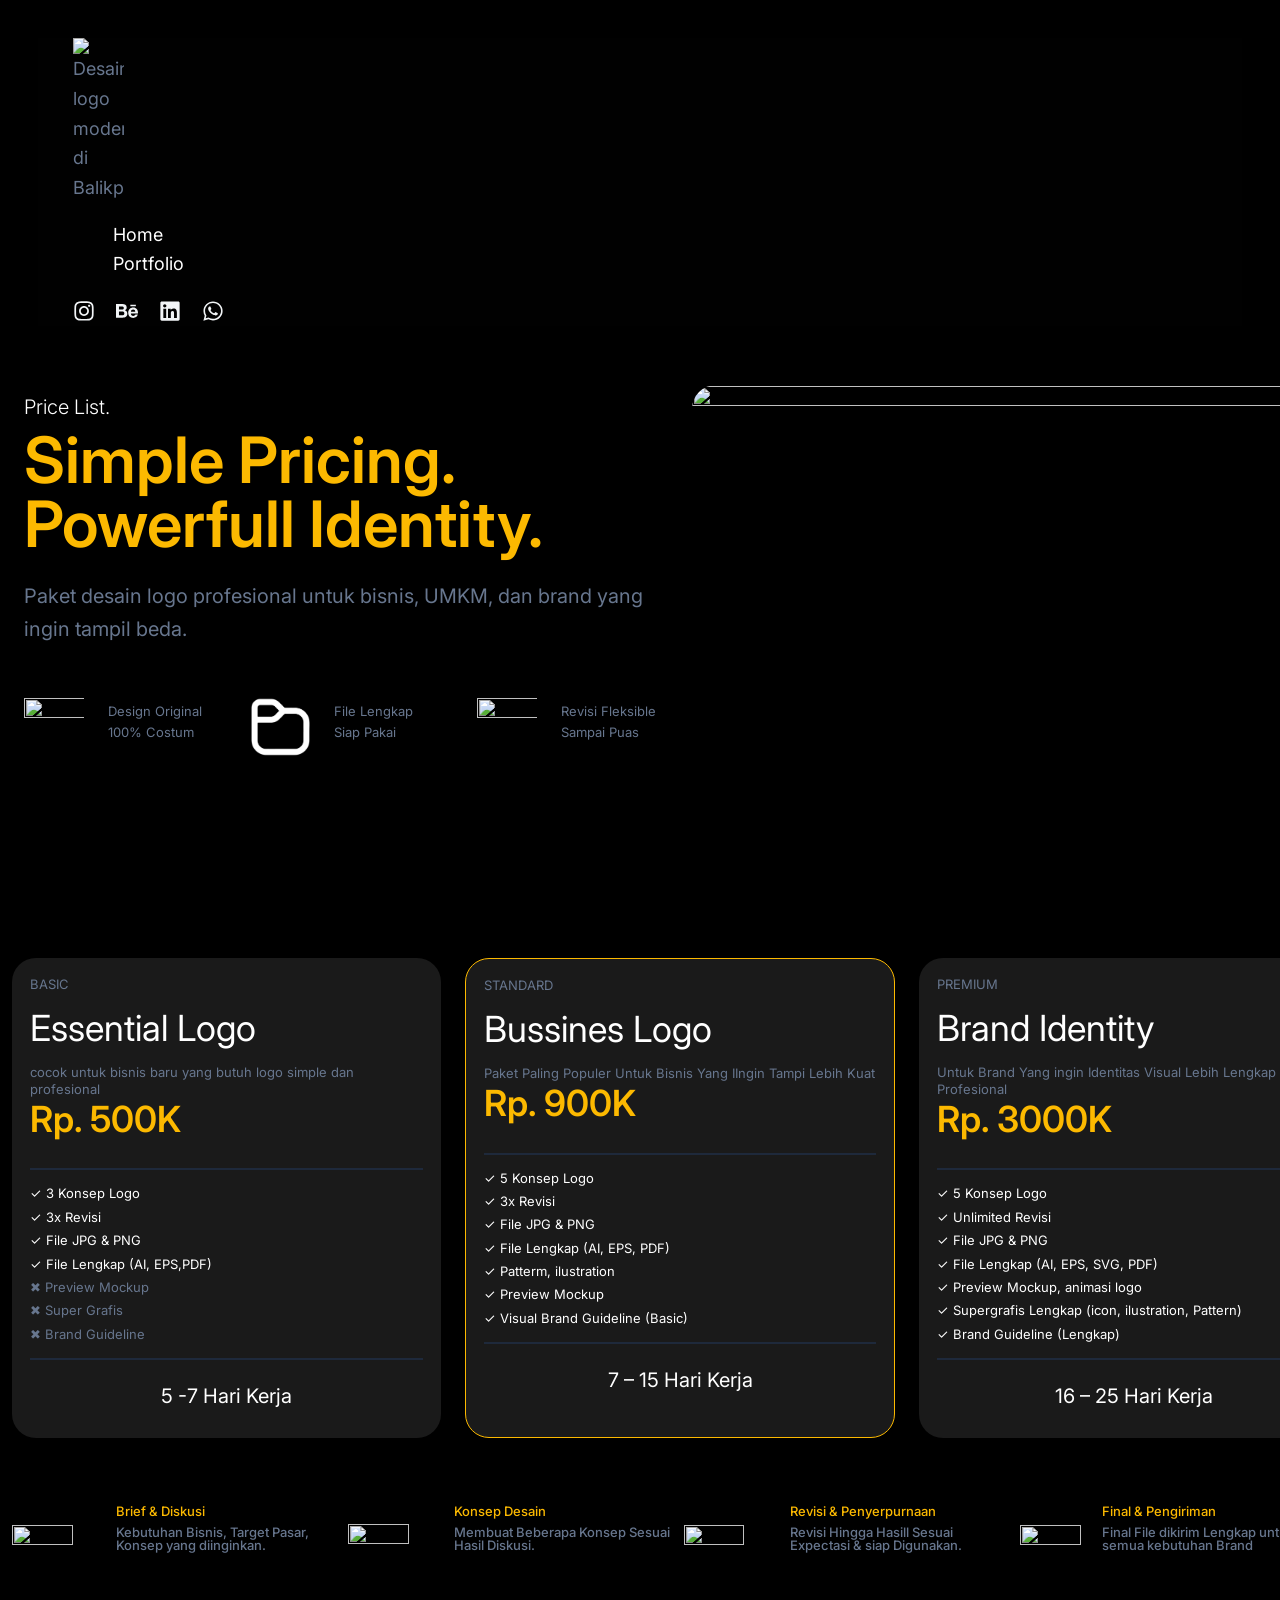
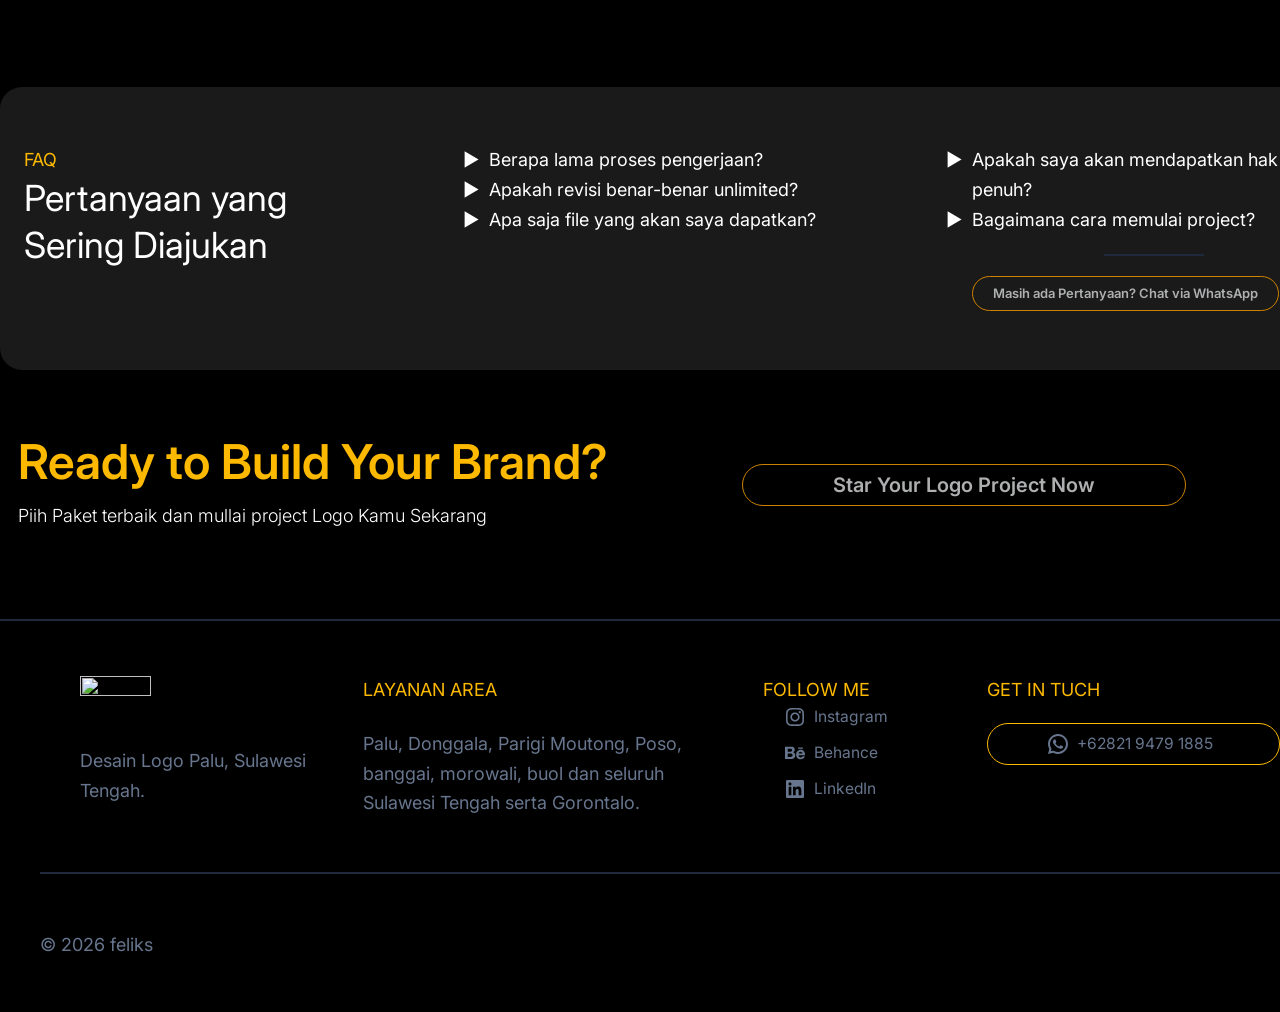
==== gfajw3948/index.html @ 4ae08700 "Update index.html" ====
<!DOCTYPE html>
<html lang="en-US">
<head>
<meta charset="UTF-8">
<meta name="viewport" content="width=device-width, initial-scale=1">
	<meta name="robots" content="noindex, nofollow">
	
	<link rel="profile" href="https://gmpg.org/xfn/11"> 
	<title>Pricelist - feliks</title>
<meta name='robots' content='max-image-preview:large' />
<link rel='dns-prefetch' href='//fonts.googleapis.com' />
<link href='https://fonts.googleapis.com' rel='preconnect' />
<link href='https://fonts.gstatic.com' crossorigin='anonymous' rel='preconnect' />
<link rel="alternate" type="application/rss+xml" title="feliks &raquo; Feed" href="http://localhost/fel/index.php/feed/" />
<link rel="alternate" type="application/rss+xml" title="feliks &raquo; Comments Feed" href="http://localhost/fel/index.php/comments/feed/" />
<link rel="alternate" title="oEmbed (JSON)" type="application/json+oembed" href="http://localhost/fel/index.php/wp-json/oembed/1.0/embed?url=http%3A%2F%2Flocalhost%2Ffel%2Findex.php%2Fpricelist%2F" />
<link rel="alternate" title="oEmbed (XML)" type="text/xml+oembed" href="http://localhost/fel/index.php/wp-json/oembed/1.0/embed?url=http%3A%2F%2Flocalhost%2Ffel%2Findex.php%2Fpricelist%2F&#038;format=xml" />
<style id="wp-img-auto-sizes-contain-inline-css">
img:is([sizes=auto i],[sizes^="auto," i]){contain-intrinsic-size:3000px 1500px}
/*# sourceURL=wp-img-auto-sizes-contain-inline-css */
</style>
<link rel='stylesheet' id='astra-theme-css-css' href='http://localhost/fel/wp-content/themes/astra/assets/css/minified/main.min.css?ver=4.13.1' media='all' />
<style id="astra-theme-css-inline-css">
:root{--ast-post-nav-space:0;--ast-container-default-xlg-padding:2.5em;--ast-container-default-lg-padding:2.5em;--ast-container-default-slg-padding:2em;--ast-container-default-md-padding:2.5em;--ast-container-default-sm-padding:2.5em;--ast-container-default-xs-padding:2.4em;--ast-container-default-xxs-padding:1.8em;--ast-code-block-background:#ECEFF3;--ast-comment-inputs-background:#F9FAFB;--ast-normal-container-width:1200px;--ast-narrow-container-width:750px;--ast-blog-title-font-weight:600;--ast-blog-meta-weight:600;--ast-global-color-primary:var(--ast-global-color-4);--ast-global-color-secondary:var(--ast-global-color-5);--ast-global-color-alternate-background:var(--ast-global-color-6);--ast-global-color-subtle-background:var(--ast-global-color-7);--ast-bg-style-guide:var( --ast-global-color-secondary,var(--ast-global-color-5) );--ast-shadow-style-guide:0px 0px 4px 0 #00000057;--ast-global-dark-bg-style:#fff;--ast-global-dark-lfs:#fbfbfb;--ast-widget-bg-color:#fafafa;--ast-wc-container-head-bg-color:#fbfbfb;--ast-title-layout-bg:#eeeeee;--ast-search-border-color:#e7e7e7;--ast-lifter-hover-bg:#e6e6e6;--ast-gallery-block-color:#000;--srfm-color-input-label:var(--ast-global-color-2);}html{font-size:112.5%;}a{color:var(--ast-global-color-3);}a:hover,a:focus{color:#e28700;}body,button,input,select,textarea,.ast-button,.ast-custom-button{font-family:'Inter',sans-serif;font-weight:inherit;font-size:18px;font-size:1rem;line-height:var(--ast-body-line-height,1.65);}blockquote{color:var(--ast-global-color-3);}h1,h2,h3,h4,h5,h6,.entry-content :where(h1,h2,h3,h4,h5,h6),.site-title,.site-title a{font-family:'Inter',sans-serif;font-weight:600;}.site-title{font-size:35px;font-size:1.9444444444444rem;display:none;}header .custom-logo-link img{max-width:51px;width:51px;}.astra-logo-svg{width:51px;}.site-header .site-description{font-size:15px;font-size:0.83333333333333rem;display:none;}.entry-title{font-size:20px;font-size:1.1111111111111rem;}.ast-blog-single-element.ast-taxonomy-container a{font-size:14px;font-size:0.77777777777778rem;}.ast-blog-meta-container{font-size:13px;font-size:0.72222222222222rem;}.archive .ast-article-post .ast-article-inner,.blog .ast-article-post .ast-article-inner,.archive .ast-article-post .ast-article-inner:hover,.blog .ast-article-post .ast-article-inner:hover{border-top-left-radius:6px;border-top-right-radius:6px;border-bottom-right-radius:6px;border-bottom-left-radius:6px;overflow:hidden;}h1,.entry-content :where(h1){font-size:64px;font-size:3.5555555555556rem;font-weight:600;font-family:'Inter',sans-serif;line-height:1.4em;}h2,.entry-content :where(h2){font-size:48px;font-size:2.6666666666667rem;font-weight:500;font-family:'Inter',sans-serif;line-height:1.3em;}h3,.entry-content :where(h3){font-size:24px;font-size:1.3333333333333rem;font-weight:500;font-family:'Inter',sans-serif;line-height:1.3em;}h4,.entry-content :where(h4){font-size:20px;font-size:1.1111111111111rem;line-height:1.2em;font-weight:600;font-family:'Inter',sans-serif;}h5,.entry-content :where(h5){font-size:18px;font-size:1rem;line-height:1.2em;font-weight:600;font-family:'Inter',sans-serif;}h6,.entry-content :where(h6){font-size:15px;font-size:0.83333333333333rem;line-height:1.25em;font-weight:600;font-family:'Inter',sans-serif;}::selection{background-color:var(--ast-global-color-0);color:#ffffff;}body,h1,h2,h3,h4,h5,h6,.entry-title a,.entry-content :where(h1,h2,h3,h4,h5,h6){color:var(--ast-global-color-3);}.tagcloud a:hover,.tagcloud a:focus,.tagcloud a.current-item{color:#ffffff;border-color:var(--ast-global-color-3);background-color:var(--ast-global-color-3);}input:focus,input[type="text"]:focus,input[type="email"]:focus,input[type="url"]:focus,input[type="password"]:focus,input[type="reset"]:focus,input[type="search"]:focus,textarea:focus{border-color:var(--ast-global-color-3);}input[type="radio"]:checked,input[type=reset],input[type="checkbox"]:checked,input[type="checkbox"]:hover:checked,input[type="checkbox"]:focus:checked,input[type=range]::-webkit-slider-thumb{border-color:var(--ast-global-color-3);background-color:var(--ast-global-color-3);box-shadow:none;}.site-footer a:hover + .post-count,.site-footer a:focus + .post-count{background:var(--ast-global-color-3);border-color:var(--ast-global-color-3);}.single .nav-links .nav-previous,.single .nav-links .nav-next{color:var(--ast-global-color-3);}.entry-meta,.entry-meta *{line-height:1.45;color:var(--ast-global-color-3);font-weight:600;}.entry-meta a:not(.ast-button):hover,.entry-meta a:not(.ast-button):hover *,.entry-meta a:not(.ast-button):focus,.entry-meta a:not(.ast-button):focus *,.page-links > .page-link,.page-links .page-link:hover,.post-navigation a:hover{color:#e28700;}#cat option,.secondary .calendar_wrap thead a,.secondary .calendar_wrap thead a:visited{color:var(--ast-global-color-3);}.secondary .calendar_wrap #today,.ast-progress-val span{background:var(--ast-global-color-3);}.secondary a:hover + .post-count,.secondary a:focus + .post-count{background:var(--ast-global-color-3);border-color:var(--ast-global-color-3);}.calendar_wrap #today > a{color:#ffffff;}.page-links .page-link,.single .post-navigation a{color:var(--ast-global-color-3);}.ast-search-menu-icon .search-form button.search-submit{padding:0 4px;}.ast-search-menu-icon form.search-form{padding-right:0;}.ast-header-search .ast-search-menu-icon.ast-dropdown-active .search-form,.ast-header-search .ast-search-menu-icon.ast-dropdown-active .search-field:focus{transition:all 0.2s;}.search-form input.search-field:focus{outline:none;}.ast-mobile-header-content .ast-builder-layout-element:not(.ast-builder-menu):not(.ast-header-divider-element),.ast-mobile-popup-content .ast-builder-layout-element:not(.ast-builder-menu):not(.ast-header-divider-element){padding:15px 20px;}.ast-search-menu-icon .search-form button.search-submit:focus,.ast-theme-transparent-header .ast-header-search .ast-dropdown-active .ast-icon,.ast-theme-transparent-header .ast-inline-search .search-field:focus .ast-icon{color:var(--ast-global-color-1);}.ast-desktop .ast-header-search .slide-search .search-form{border:2px solid var(--ast-global-color-0);}.ast-header-search .slide-search .search-field{background-color:var(--ast-global-dark-bg-style);}.ast-archive-title{color:var(--ast-global-color-2);}.widget-title{font-size:25px;font-size:1.3888888888889rem;color:var(--ast-global-color-2);}.ast-single-post .entry-content a,.ast-comment-content a:not(.ast-comment-edit-reply-wrap a){text-decoration:underline;}.ast-single-post .entry-content .uagb-tab a,.ast-single-post .entry-content .uagb-ifb-cta a,.ast-single-post .entry-content .uabb-module-content a,.ast-single-post .entry-content .uagb-post-grid a,.ast-single-post .entry-content .uagb-timeline a,.ast-single-post .entry-content .uagb-toc__wrap a,.ast-single-post .entry-content .uagb-taxomony-box a,.entry-content .wp-block-latest-posts > li > a,.ast-single-post .entry-content .wp-block-file__button,a.ast-post-filter-single,.ast-single-post .ast-comment-content .comment-reply-link,.ast-single-post .ast-comment-content .comment-edit-link{text-decoration:none;}.ast-search-menu-icon.slide-search a:focus-visible:focus-visible,.astra-search-icon:focus-visible,#close:focus-visible,a:focus-visible,.ast-menu-toggle:focus-visible,.site .skip-link:focus-visible,.wp-block-loginout input:focus-visible,.wp-block-search.wp-block-search__button-inside .wp-block-search__inside-wrapper,.ast-header-navigation-arrow:focus-visible,.ast-orders-table__row .ast-orders-table__cell:focus-visible,a#ast-apply-coupon:focus-visible,#ast-apply-coupon:focus-visible,#close:focus-visible,.button.search-submit:focus-visible,#search_submit:focus,.normal-search:focus-visible,.ast-header-account-wrap:focus-visible,.astra-cart-drawer-close:focus,.ast-single-variation:focus,.ast-button:focus,.ast-builder-button-wrap:has(.ast-custom-button-link:focus),.ast-builder-button-wrap .ast-custom-button-link:focus{outline-style:dotted;outline-color:inherit;outline-width:thin;}input:focus,input[type="text"]:focus,input[type="email"]:focus,input[type="url"]:focus,input[type="password"]:focus,input[type="reset"]:focus,input[type="search"]:focus,input[type="number"]:focus,textarea:focus,.wp-block-search__input:focus,[data-section="section-header-mobile-trigger"] .ast-button-wrap .ast-mobile-menu-trigger-minimal:focus,.ast-mobile-popup-drawer.active .menu-toggle-close:focus,#ast-scroll-top:focus,#coupon_code:focus,#ast-coupon-code:focus{border-style:dotted;border-color:inherit;border-width:thin;}input{outline:none;}.site-logo-img img{ transition:all 0.2s linear;}body .ast-oembed-container *{position:absolute;top:0;width:100%;height:100%;left:0;}body .wp-block-embed-pocket-casts .ast-oembed-container *{position:unset;}.ast-single-post-featured-section + article {margin-top: 2em;}.site-content .ast-single-post-featured-section img {width: 100%;overflow: hidden;object-fit: cover;}.ast-separate-container .site-content .ast-single-post-featured-section + article {margin-top: -80px;z-index: 9;position: relative;border-radius: 4px;}@media (min-width: 922px) {.ast-no-sidebar .site-content .ast-article-image-container--wide {margin-left: -120px;margin-right: -120px;max-width: unset;width: unset;}.ast-left-sidebar .site-content .ast-article-image-container--wide,.ast-right-sidebar .site-content .ast-article-image-container--wide {margin-left: -10px;margin-right: -10px;}.site-content .ast-article-image-container--full {margin-left: calc( -50vw + 50%);margin-right: calc( -50vw + 50%);max-width: 100vw;width: 100vw;}.ast-left-sidebar .site-content .ast-article-image-container--full,.ast-right-sidebar .site-content .ast-article-image-container--full {margin-left: -10px;margin-right: -10px;max-width: inherit;width: auto;}}.site > .ast-single-related-posts-container {margin-top: 0;}@media (min-width: 922px) {.ast-desktop .ast-container--narrow {max-width: var(--ast-narrow-container-width);margin: 0 auto;}}input[type="text"],input[type="number"],input[type="email"],input[type="url"],input[type="password"],input[type="search"],input[type=reset],input[type=tel],input[type=date],select,textarea{font-size:16px;font-style:normal;font-weight:400;line-height:24px;width:100%;padding:12px 16px;border-radius:4px;box-shadow:0px 1px 2px 0px rgba(0,0,0,0.05);color:var(--ast-form-input-text,#475569);}input[type="text"],input[type="number"],input[type="email"],input[type="url"],input[type="password"],input[type="search"],input[type=reset],input[type=tel],input[type=date],select{height:40px;}input[type="date"]{border-width:1px;border-style:solid;border-color:var(--ast-border-color);background:var( --ast-global-color-secondary,var(--ast-global-color-5) );}input[type="text"]:focus,input[type="number"]:focus,input[type="email"]:focus,input[type="url"]:focus,input[type="password"]:focus,input[type="search"]:focus,input[type=reset]:focus,input[type="tel"]:focus,input[type="date"]:focus,select:focus,textarea:focus{border-color:#046BD2;box-shadow:none;outline:none;color:var(--ast-form-input-focus-text,#475569);}label,legend{color:var(--ast-global-color-2,#111827 );font-size:14px;font-style:normal;font-weight:500;line-height:20px;}select{padding:6px 10px;}fieldset{padding:30px;border-radius:4px;}button,.ast-button,.button,input[type="button"],input[type="reset"],input[type="submit"],a:where(.wp-block-button__link){border-radius:4px;box-shadow:0px 1px 2px 0px rgba(0,0,0,0.05);}:root{--ast-comment-inputs-background:#FFF;}::placeholder{color:var(--ast-form-field-color,#9CA3AF);}::-ms-input-placeholder{color:var(--ast-form-field-color,#9CA3AF);}@media (max-width:921.9px){#ast-desktop-header{display:none;}}@media (min-width:922px){#ast-mobile-header{display:none;}}.wp-block-buttons.aligncenter{justify-content:center;}@media (max-width:921px){.ast-theme-transparent-header #primary,.ast-theme-transparent-header #secondary{padding:0;}}@media (max-width:921px){.ast-plain-container.ast-no-sidebar #primary{padding:0;}}.ast-plain-container.ast-no-sidebar #primary{margin-top:0;margin-bottom:0;}.wp-block-button.is-style-outline .wp-block-button__link{border-color:#cecb18;border-top-width:1px;border-right-width:1px;border-bottom-width:1px;border-left-width:1px;}div.wp-block-button.is-style-outline > .wp-block-button__link:not(.has-text-color),div.wp-block-button.wp-block-button__link.is-style-outline:not(.has-text-color){color:#cecb18;}.wp-block-button.is-style-outline .wp-block-button__link:hover,.wp-block-buttons .wp-block-button.is-style-outline .wp-block-button__link:focus,.wp-block-buttons .wp-block-button.is-style-outline > .wp-block-button__link:not(.has-text-color):hover,.wp-block-buttons .wp-block-button.wp-block-button__link.is-style-outline:not(.has-text-color):hover{color:var(--ast-global-color-2);background-color:#ffba00;border-color:#ffba00;}.post-page-numbers.current .page-link,.ast-pagination .page-numbers.current{color:#ffffff;border-color:var(--ast-global-color-0);background-color:var(--ast-global-color-0);}.wp-block-button.is-style-outline .wp-block-button__link{border-top-width:1px;border-right-width:1px;border-bottom-width:1px;border-left-width:1px;}.wp-block-buttons .wp-block-button.is-style-outline .wp-block-button__link.wp-element-button,.ast-outline-button,.wp-block-uagb-buttons-child .uagb-buttons-repeater.ast-outline-button{border-color:#cd8200;border-top-width:1px;border-right-width:1px;border-bottom-width:1px;border-left-width:1px;font-family:inherit;font-weight:600;font-size:20px;font-size:1.1111111111111rem;line-height:1em;padding-top:10px;padding-right:20px;padding-bottom:10px;padding-left:20px;border-top-left-radius:30px;border-top-right-radius:30px;border-bottom-right-radius:30px;border-bottom-left-radius:30px;}.wp-block-buttons .wp-block-button.is-style-outline > .wp-block-button__link:not(.has-text-color),.wp-block-buttons .wp-block-button.wp-block-button__link.is-style-outline:not(.has-text-color),.ast-outline-button{color:#aeafb0;}.wp-block-button.is-style-outline .wp-block-button__link:hover,.wp-block-buttons .wp-block-button.is-style-outline .wp-block-button__link:focus,.wp-block-buttons .wp-block-button.is-style-outline > .wp-block-button__link:not(.has-text-color):hover,.wp-block-buttons .wp-block-button.wp-block-button__link.is-style-outline:not(.has-text-color):hover,.ast-outline-button:hover,.ast-outline-button:focus,.wp-block-uagb-buttons-child .uagb-buttons-repeater.ast-outline-button:hover,.wp-block-uagb-buttons-child .uagb-buttons-repeater.ast-outline-button:focus{color:var(--ast-global-color-8);background-color:#f5ba07;border-color:#ffba00;}.ast-single-post .entry-content a.ast-outline-button,.ast-single-post .entry-content .is-style-outline>.wp-block-button__link{text-decoration:none;}.wp-block-button .wp-block-button__link.wp-element-button.is-style-outline:not(.has-background),.wp-block-button.is-style-outline>.wp-block-button__link.wp-element-button:not(.has-background),.ast-outline-button{background-color:transparent;}.uagb-buttons-repeater.ast-outline-button{border-radius:9999px;}.entry-content[data-ast-blocks-layout] > figure{margin-bottom:1em;}h1.widget-title{font-weight:600;}h2.widget-title{font-weight:500;}h3.widget-title{font-weight:500;}#page{display:flex;flex-direction:column;min-height:100vh;}.ast-404-layout-1 h1.page-title{color:var(--ast-global-color-2);}.single .post-navigation a{line-height:1em;height:inherit;}.error-404 .page-sub-title{font-size:1.5rem;font-weight:inherit;}.search .site-content .content-area .search-form{margin-bottom:0;}#page .site-content{flex-grow:1;}.widget{margin-bottom:1.25em;}#secondary li{line-height:1.5em;}#secondary .wp-block-group h2{margin-bottom:0.7em;}#secondary h2{font-size:1.7rem;}.ast-separate-container .ast-article-post,.ast-separate-container .ast-article-single,.ast-separate-container .comment-respond{padding:3em;}.ast-separate-container .ast-article-single .ast-article-single{padding:0;}.ast-article-single .wp-block-post-template-is-layout-grid{padding-left:0;}.ast-separate-container .comments-title,.ast-narrow-container .comments-title{padding:1.5em 2em;}.ast-page-builder-template .comment-form-textarea,.ast-comment-formwrap .ast-grid-common-col{padding:0;}.ast-comment-formwrap{padding:0;display:inline-flex;column-gap:20px;width:100%;margin-left:0;margin-right:0;}.comments-area textarea#comment:focus,.comments-area textarea#comment:active,.comments-area .ast-comment-formwrap input[type="text"]:focus,.comments-area .ast-comment-formwrap input[type="text"]:active {box-shadow:none;outline:none;}.archive.ast-page-builder-template .entry-header{margin-top:2em;}.ast-page-builder-template .ast-comment-formwrap{width:100%;}.entry-title{margin-bottom:0.6em;}.ast-archive-description p{font-size:inherit;font-weight:inherit;line-height:inherit;}.ast-separate-container .ast-comment-list li.depth-1,.hentry{margin-bottom:1.5em;}.site-content section.ast-archive-description{margin-bottom:2em;}@media (min-width:921px){.ast-left-sidebar.ast-page-builder-template #secondary,.archive.ast-right-sidebar.ast-page-builder-template .site-main{padding-left:20px;padding-right:20px;}}@media (max-width:544px){.ast-comment-formwrap.ast-row{column-gap:10px;display:inline-block;}#ast-commentform .ast-grid-common-col{position:relative;width:100%;}}@media (min-width:1201px){.ast-separate-container .ast-article-post,.ast-separate-container .ast-article-single,.ast-separate-container .ast-author-box,.ast-separate-container .ast-404-layout-1,.ast-separate-container .no-results{padding:3em;}}@media (max-width:921px){.ast-left-sidebar #content > .ast-container{display:flex;flex-direction:column-reverse;width:100%;}}@media (min-width:922px){.ast-separate-container.ast-right-sidebar #primary,.ast-separate-container.ast-left-sidebar #primary{border:0;}.search-no-results.ast-separate-container #primary{margin-bottom:4em;}}.wp-block-button .wp-block-button__link{color:#f3d80f;}.wp-block-button .wp-block-button__link:hover,.wp-block-button .wp-block-button__link:focus{color:var(--ast-global-color-2);background-color:#ffba00;border-color:#ffba00;}.wp-block-button .wp-block-button__link,.wp-block-search .wp-block-search__button,body .wp-block-file .wp-block-file__button{border-style:solid;border-top-width:1px;border-right-width:1px;border-left-width:1px;border-bottom-width:1px;border-color:#cecb18;background-color:transparent;color:#f3d80f;font-family:inherit;font-weight:600;line-height:1em;font-size:20px;font-size:1.1111111111111rem;border-top-left-radius:3px;border-top-right-radius:3px;border-bottom-right-radius:3px;border-bottom-left-radius:3px;padding-top:10px;padding-right:20px;padding-bottom:10px;padding-left:20px;}.ast-single-post .entry-content .wp-block-button .wp-block-button__link,.ast-single-post .entry-content .wp-block-search .wp-block-search__button,body .entry-content .wp-block-file .wp-block-file__button{text-decoration:none;}.menu-toggle,button,.ast-button,.ast-custom-button,.button,input#submit,input[type="button"],input[type="submit"],input[type="reset"],#comments .submit,.search .search-submit,form[CLASS*="wp-block-search__"].wp-block-search .wp-block-search__inside-wrapper .wp-block-search__button,body .wp-block-file .wp-block-file__button,.search .search-submit{border-style:solid;border-top-width:1px;border-right-width:1px;border-left-width:1px;border-bottom-width:1px;color:#f3d80f;border-color:#cecb18;background-color:transparent;padding-top:10px;padding-right:20px;padding-bottom:10px;padding-left:20px;font-family:inherit;font-weight:600;font-size:20px;font-size:1.1111111111111rem;line-height:1em;border-top-left-radius:3px;border-top-right-radius:3px;border-bottom-right-radius:3px;border-bottom-left-radius:3px;}button:focus,.menu-toggle:hover,button:hover,.ast-button:hover,.ast-custom-button:hover .button:hover,.ast-custom-button:hover ,input[type=reset]:hover,input[type=reset]:focus,input#submit:hover,input#submit:focus,input[type="button"]:hover,input[type="button"]:focus,input[type="submit"]:hover,input[type="submit"]:focus,form[CLASS*="wp-block-search__"].wp-block-search .wp-block-search__inside-wrapper .wp-block-search__button:hover,form[CLASS*="wp-block-search__"].wp-block-search .wp-block-search__inside-wrapper .wp-block-search__button:focus,body .wp-block-file .wp-block-file__button:hover,body .wp-block-file .wp-block-file__button:focus{color:var(--ast-global-color-2);background-color:#ffba00;border-color:#ffba00;}form[CLASS*="wp-block-search__"].wp-block-search .wp-block-search__inside-wrapper .wp-block-search__button.has-icon{padding-top:calc(10px - 3px);padding-right:calc(20px - 3px);padding-bottom:calc(10px - 3px);padding-left:calc(20px - 3px);}@media (max-width:921px){.ast-mobile-header-stack .main-header-bar .ast-search-menu-icon{display:inline-block;}.ast-header-break-point.ast-header-custom-item-outside .ast-mobile-header-stack .main-header-bar .ast-search-icon{margin:0;}.ast-comment-avatar-wrap img{max-width:2.5em;}.ast-comment-meta{padding:0 1.8888em 1.3333em;}}@media (min-width:544px){.ast-container{max-width:100%;}}@media (max-width:544px){.ast-separate-container .ast-article-post,.ast-separate-container .ast-article-single,.ast-separate-container .comments-title,.ast-separate-container .ast-archive-description{padding:1.5em 1em;}.ast-separate-container #content .ast-container{padding-left:0.54em;padding-right:0.54em;}.ast-separate-container .ast-comment-list .bypostauthor{padding:.5em;}.ast-search-menu-icon.ast-dropdown-active .search-field{width:170px;}} #ast-mobile-header .ast-site-header-cart-li a{pointer-events:none;}.ast-separate-container{background-color:var(--ast-global-color-8);background-image:none;}@media (max-width:921px){.site-title{display:none;}.site-header .site-description{display:none;}}@media (max-width:544px){.site-title{display:none;}.site-header .site-description{display:none;}}@media (max-width:921px){html{font-size:102.6%;}}@media (max-width:544px){html{font-size:102.6%;}}@media (min-width:922px){.ast-container{max-width:1240px;}}@media (min-width:922px){.site-content .ast-container{display:flex;}}@media (max-width:921px){.site-content .ast-container{flex-direction:column;}}.entry-content :where(h1,h2,h3,h4,h5,h6){clear:none;}@media (min-width:922px){.main-header-menu .sub-menu .menu-item.ast-left-align-sub-menu:hover > .sub-menu,.main-header-menu .sub-menu .menu-item.ast-left-align-sub-menu.focus > .sub-menu{margin-left:-0px;}}.entry-content li > p{margin-bottom:0;}.site .comments-area{padding-bottom:2em;margin-top:2em;}.wp-block-file {display: flex;align-items: center;flex-wrap: wrap;justify-content: space-between;}.wp-block-pullquote {border: none;}.wp-block-pullquote blockquote::before {content: "\201D";font-family: "Helvetica",sans-serif;display: flex;transform: rotate( 180deg );font-size: 6rem;font-style: normal;line-height: 1;font-weight: bold;align-items: center;justify-content: center;}.has-text-align-right > blockquote::before {justify-content: flex-start;}.has-text-align-left > blockquote::before {justify-content: flex-end;}figure.wp-block-pullquote.is-style-solid-color blockquote {max-width: 100%;text-align: inherit;}:root {--wp--custom--ast-default-block-top-padding: 100px;--wp--custom--ast-default-block-right-padding: 80px;--wp--custom--ast-default-block-bottom-padding: 100px;--wp--custom--ast-default-block-left-padding: 80px;--wp--custom--ast-container-width: 1200px;--wp--custom--ast-content-width-size: 1200px;--wp--custom--ast-wide-width-size: calc(1200px + var(--wp--custom--ast-default-block-left-padding) + var(--wp--custom--ast-default-block-right-padding));}.ast-narrow-container {--wp--custom--ast-content-width-size: 750px;--wp--custom--ast-wide-width-size: 750px;}@media(max-width: 921px) {:root {--wp--custom--ast-default-block-top-padding: 50px;--wp--custom--ast-default-block-right-padding: 50px;--wp--custom--ast-default-block-bottom-padding: 50px;--wp--custom--ast-default-block-left-padding: 50px;}}@media(max-width: 544px) {:root {--wp--custom--ast-default-block-top-padding: 50px;--wp--custom--ast-default-block-right-padding: 30px;--wp--custom--ast-default-block-bottom-padding: 50px;--wp--custom--ast-default-block-left-padding: 30px;}}.entry-content > .wp-block-group,.entry-content > .wp-block-cover,.entry-content > .wp-block-columns {padding-top: var(--wp--custom--ast-default-block-top-padding);padding-right: var(--wp--custom--ast-default-block-right-padding);padding-bottom: var(--wp--custom--ast-default-block-bottom-padding);padding-left: var(--wp--custom--ast-default-block-left-padding);}.ast-plain-container.ast-no-sidebar .entry-content > .alignfull,.ast-page-builder-template .ast-no-sidebar .entry-content > .alignfull {margin-left: calc( -50vw + 50%);margin-right: calc( -50vw + 50%);max-width: 100vw;width: 100vw;}.ast-plain-container.ast-no-sidebar .entry-content .alignfull .alignfull,.ast-page-builder-template.ast-no-sidebar .entry-content .alignfull .alignfull,.ast-plain-container.ast-no-sidebar .entry-content .alignfull .alignwide,.ast-page-builder-template.ast-no-sidebar .entry-content .alignfull .alignwide,.ast-plain-container.ast-no-sidebar .entry-content .alignwide .alignfull,.ast-page-builder-template.ast-no-sidebar .entry-content .alignwide .alignfull,.ast-plain-container.ast-no-sidebar .entry-content .alignwide .alignwide,.ast-page-builder-template.ast-no-sidebar .entry-content .alignwide .alignwide,.ast-plain-container.ast-no-sidebar .entry-content .wp-block-column .alignfull,.ast-page-builder-template.ast-no-sidebar .entry-content .wp-block-column .alignfull,.ast-plain-container.ast-no-sidebar .entry-content .wp-block-column .alignwide,.ast-page-builder-template.ast-no-sidebar .entry-content .wp-block-column .alignwide {margin-left: auto;margin-right: auto;width: 100%;}[data-ast-blocks-layout] .wp-block-separator:not(.is-style-dots) {height: 0;}[data-ast-blocks-layout] .wp-block-separator {margin: 20px auto;}[data-ast-blocks-layout] .wp-block-separator:not(.is-style-wide):not(.is-style-dots) {max-width: 100px;}[data-ast-blocks-layout] .wp-block-separator.has-background {padding: 0;}.entry-content[data-ast-blocks-layout] > * {max-width: var(--wp--custom--ast-content-width-size);margin-left: auto;margin-right: auto;}.entry-content[data-ast-blocks-layout] > .alignwide {max-width: var(--wp--custom--ast-wide-width-size);}.entry-content[data-ast-blocks-layout] .alignfull {max-width: none;}.entry-content .wp-block-columns {margin-bottom: 0;}blockquote {margin: 1.5em;border-color: rgba(0,0,0,0.05);}.wp-block-quote:not(.has-text-align-right):not(.has-text-align-center) {border-left: 5px solid rgba(0,0,0,0.05);}.has-text-align-right > blockquote,blockquote.has-text-align-right {border-right: 5px solid rgba(0,0,0,0.05);}.has-text-align-left > blockquote,blockquote.has-text-align-left {border-left: 5px solid rgba(0,0,0,0.05);}.wp-block-site-tagline,.wp-block-latest-posts .read-more {margin-top: 15px;}.wp-block-loginout p label {display: block;}.wp-block-loginout p:not(.login-remember):not(.login-submit) input {width: 100%;}.wp-block-loginout input:focus {border-color: transparent;}.wp-block-loginout input:focus {outline: thin dotted;}.entry-content .wp-block-media-text .wp-block-media-text__content {padding: 0 0 0 8%;}.entry-content .wp-block-media-text.has-media-on-the-right .wp-block-media-text__content {padding: 0 8% 0 0;}.entry-content .wp-block-media-text.has-background .wp-block-media-text__content {padding: 8%;}.entry-content .wp-block-cover:not([class*="background-color"]):not(.has-text-color.has-link-color) .wp-block-cover__inner-container,.entry-content .wp-block-cover:not([class*="background-color"]) .wp-block-cover-image-text,.entry-content .wp-block-cover:not([class*="background-color"]) .wp-block-cover-text,.entry-content .wp-block-cover-image:not([class*="background-color"]) .wp-block-cover__inner-container,.entry-content .wp-block-cover-image:not([class*="background-color"]) .wp-block-cover-image-text,.entry-content .wp-block-cover-image:not([class*="background-color"]) .wp-block-cover-text {color: var(--ast-global-color-primary,var(--ast-global-color-5));}.wp-block-loginout .login-remember input {width: 1.1rem;height: 1.1rem;margin: 0 5px 4px 0;vertical-align: middle;}.wp-block-latest-posts > li > *:first-child,.wp-block-latest-posts:not(.is-grid) > li:first-child {margin-top: 0;}.entry-content > .wp-block-buttons,.entry-content > .wp-block-uagb-buttons {margin-bottom: 1.5em;}.wp-block-search__inside-wrapper .wp-block-search__input {padding: 0 10px;color: var(--ast-global-color-3);background: var(--ast-global-color-primary,var(--ast-global-color-5));border-color: var(--ast-border-color);}.wp-block-latest-posts .read-more {margin-bottom: 1.5em;}.wp-block-search__no-button .wp-block-search__inside-wrapper .wp-block-search__input {padding-top: 5px;padding-bottom: 5px;}.wp-block-latest-posts .wp-block-latest-posts__post-date,.wp-block-latest-posts .wp-block-latest-posts__post-author {font-size: 1rem;}.wp-block-latest-posts > li > *,.wp-block-latest-posts:not(.is-grid) > li {margin-top: 12px;margin-bottom: 12px;}.ast-page-builder-template .entry-content[data-ast-blocks-layout] > .alignwide:where(:not(.uagb-is-root-container):not(.spectra-is-root-container)) > * {max-width: var(--wp--custom--ast-wide-width-size);}.ast-page-builder-template .entry-content[data-ast-blocks-layout] > .inherit-container-width > *,.ast-page-builder-template .entry-content[data-ast-blocks-layout] > *:not(.wp-block-group):where(:not(.uagb-is-root-container):not(.spectra-is-root-container)) > *,.entry-content[data-ast-blocks-layout] > .wp-block-cover .wp-block-cover__inner-container {max-width: none ;margin-left: auto;margin-right: auto;}.ast-page-builder-template .entry-content[data-ast-blocks-layout] > *,.ast-page-builder-template .entry-content[data-ast-blocks-layout] > .alignfull:where(:not(.wp-block-group):not(.uagb-is-root-container):not(.spectra-is-root-container)) > * {max-width: none;}.entry-content[data-ast-blocks-layout] .wp-block-cover:not(.alignleft):not(.alignright) {width: auto;}@media(max-width: 1200px) {.ast-separate-container .entry-content > .alignfull,.ast-separate-container .entry-content[data-ast-blocks-layout] > .alignwide,.ast-plain-container .entry-content[data-ast-blocks-layout] > .alignwide,.ast-plain-container .entry-content .alignfull {margin-left: calc(-1 * min(var(--ast-container-default-xlg-padding),20px)) ;margin-right: calc(-1 * min(var(--ast-container-default-xlg-padding),20px));}}@media(min-width: 1201px) {.ast-separate-container .entry-content > .alignfull {margin-left: calc(-1 * var(--ast-container-default-xlg-padding) );margin-right: calc(-1 * var(--ast-container-default-xlg-padding) );}.ast-separate-container .entry-content[data-ast-blocks-layout] > .alignwide,.ast-plain-container .entry-content[data-ast-blocks-layout] > .alignwide {margin-left: auto;margin-right: auto;}}@media(min-width: 921px) {.ast-separate-container .entry-content .wp-block-group.alignwide:not(.inherit-container-width) > :where(:not(.alignleft):not(.alignright)),.ast-plain-container .entry-content .wp-block-group.alignwide:not(.inherit-container-width) > :where(:not(.alignleft):not(.alignright)) {max-width: calc( var(--wp--custom--ast-content-width-size) + 80px );}.ast-plain-container.ast-right-sidebar .entry-content[data-ast-blocks-layout] .alignfull,.ast-plain-container.ast-left-sidebar .entry-content[data-ast-blocks-layout] .alignfull {margin-left: -60px;margin-right: -60px;}}@media(min-width: 544px) {.entry-content > .alignleft {margin-right: 20px;}.entry-content > .alignright {margin-left: 20px;}}@media (max-width:544px){.wp-block-columns .wp-block-column:not(:last-child){margin-bottom:20px;}.wp-block-latest-posts{margin:0;}}@media( max-width: 600px ) {.entry-content .wp-block-media-text .wp-block-media-text__content,.entry-content .wp-block-media-text.has-media-on-the-right .wp-block-media-text__content {padding: 8% 0 0;}.entry-content .wp-block-media-text.has-background .wp-block-media-text__content {padding: 8%;}}.ast-narrow-container .site-content .wp-block-uagb-image--align-full .wp-block-uagb-image__figure {max-width: 100%;margin-left: auto;margin-right: auto;}.entry-content ul,.entry-content ol {padding: revert;margin: revert;padding-left: 20px;}.entry-content ul.wc-block-product-template{padding: 0;}:root .has-ast-global-color-0-color{color:var(--ast-global-color-0);}:root .has-ast-global-color-0-background-color{background-color:var(--ast-global-color-0);}:root .wp-block-button .has-ast-global-color-0-color{color:var(--ast-global-color-0);}:root .wp-block-button .has-ast-global-color-0-background-color{background-color:var(--ast-global-color-0);}:root .has-ast-global-color-1-color{color:var(--ast-global-color-1);}:root .has-ast-global-color-1-background-color{background-color:var(--ast-global-color-1);}:root .wp-block-button .has-ast-global-color-1-color{color:var(--ast-global-color-1);}:root .wp-block-button .has-ast-global-color-1-background-color{background-color:var(--ast-global-color-1);}:root .has-ast-global-color-2-color{color:var(--ast-global-color-2);}:root .has-ast-global-color-2-background-color{background-color:var(--ast-global-color-2);}:root .wp-block-button .has-ast-global-color-2-color{color:var(--ast-global-color-2);}:root .wp-block-button .has-ast-global-color-2-background-color{background-color:var(--ast-global-color-2);}:root .has-ast-global-color-3-color{color:var(--ast-global-color-3);}:root .has-ast-global-color-3-background-color{background-color:var(--ast-global-color-3);}:root .wp-block-button .has-ast-global-color-3-color{color:var(--ast-global-color-3);}:root .wp-block-button .has-ast-global-color-3-background-color{background-color:var(--ast-global-color-3);}:root .has-ast-global-color-4-color{color:var(--ast-global-color-4);}:root .has-ast-global-color-4-background-color{background-color:var(--ast-global-color-4);}:root .wp-block-button .has-ast-global-color-4-color{color:var(--ast-global-color-4);}:root .wp-block-button .has-ast-global-color-4-background-color{background-color:var(--ast-global-color-4);}:root .has-ast-global-color-5-color{color:var(--ast-global-color-5);}:root .has-ast-global-color-5-background-color{background-color:var(--ast-global-color-5);}:root .wp-block-button .has-ast-global-color-5-color{color:var(--ast-global-color-5);}:root .wp-block-button .has-ast-global-color-5-background-color{background-color:var(--ast-global-color-5);}:root .has-ast-global-color-6-color{color:var(--ast-global-color-6);}:root .has-ast-global-color-6-background-color{background-color:var(--ast-global-color-6);}:root .wp-block-button .has-ast-global-color-6-color{color:var(--ast-global-color-6);}:root .wp-block-button .has-ast-global-color-6-background-color{background-color:var(--ast-global-color-6);}:root .has-ast-global-color-7-color{color:var(--ast-global-color-7);}:root .has-ast-global-color-7-background-color{background-color:var(--ast-global-color-7);}:root .wp-block-button .has-ast-global-color-7-color{color:var(--ast-global-color-7);}:root .wp-block-button .has-ast-global-color-7-background-color{background-color:var(--ast-global-color-7);}:root .has-ast-global-color-8-color{color:var(--ast-global-color-8);}:root .has-ast-global-color-8-background-color{background-color:var(--ast-global-color-8);}:root .wp-block-button .has-ast-global-color-8-color{color:var(--ast-global-color-8);}:root .wp-block-button .has-ast-global-color-8-background-color{background-color:var(--ast-global-color-8);}:root{--ast-global-color-0:#060097;--ast-global-color-1:#c10fff;--ast-global-color-2:#1e293b;--ast-global-color-3:#67768e;--ast-global-color-4:#f9f6fe;--ast-global-color-5:#FFFFFF;--ast-global-color-6:#F2F5F7;--ast-global-color-7:#f39e9e;--ast-global-color-8:#000000;}:root {--ast-border-color : var(--ast-global-color-6);}.ast-single-entry-banner {-js-display: flex;display: flex;flex-direction: column;justify-content: center;text-align: center;position: relative;background: var(--ast-title-layout-bg);}.ast-single-entry-banner[data-banner-layout="layout-1"] {max-width: 1200px;background: inherit;padding: 20px 0;}.ast-single-entry-banner[data-banner-width-type="custom"] {margin: 0 auto;width: 100%;}.ast-single-entry-banner + .site-content .entry-header {margin-bottom: 0;}.site .ast-author-avatar {--ast-author-avatar-size: ;}a.ast-underline-text {text-decoration: underline;}.ast-container > .ast-terms-link {position: relative;display: block;}a.ast-button.ast-badge-tax {padding: 4px 8px;border-radius: 3px;font-size: inherit;}header.entry-header{text-align:left;}header.entry-header .entry-title{font-weight:600;font-size:32px;font-size:1.7777777777778rem;}header.entry-header > *:not(:last-child){margin-bottom:10px;}header.entry-header .post-thumb-img-content{text-align:center;}header.entry-header .post-thumb img,.ast-single-post-featured-section.post-thumb img{aspect-ratio:16/9;width:100%;height:100%;}@media (max-width:921px){header.entry-header{text-align:left;}}@media (max-width:544px){header.entry-header{text-align:left;}}.ast-archive-entry-banner {-js-display: flex;display: flex;flex-direction: column;justify-content: center;text-align: center;position: relative;background: var(--ast-title-layout-bg);}.ast-archive-entry-banner[data-banner-width-type="custom"] {margin: 0 auto;width: 100%;}.ast-archive-entry-banner[data-banner-layout="layout-1"] {background: inherit;padding: 20px 0;text-align: left;}body.archive .ast-archive-description{max-width:1200px;width:100%;text-align:left;padding-top:3em;padding-right:3em;padding-bottom:3em;padding-left:3em;}body.archive .ast-archive-description .ast-archive-title,body.archive .ast-archive-description .ast-archive-title *{font-weight:600;font-size:32px;font-size:1.7777777777778rem;}body.archive .ast-archive-description > *:not(:last-child){margin-bottom:10px;}@media (max-width:921px){body.archive .ast-archive-description{text-align:left;}}@media (max-width:544px){body.archive .ast-archive-description{text-align:left;}}.ast-breadcrumbs .trail-browse,.ast-breadcrumbs .trail-items,.ast-breadcrumbs .trail-items li{display:inline-block;margin:0;padding:0;border:none;background:inherit;text-indent:0;text-decoration:none;}.ast-breadcrumbs .trail-browse{font-size:inherit;font-style:inherit;font-weight:inherit;color:inherit;}.ast-breadcrumbs .trail-items{list-style:none;}.trail-items li::after{padding:0 0.3em;content:"\00bb";}.trail-items li:last-of-type::after{display:none;}h1,h2,h3,h4,h5,h6,.entry-content :where(h1,h2,h3,h4,h5,h6){color:var(--ast-global-color-2);}.entry-title a{color:var(--ast-global-color-2);}@media (max-width:921px){.ast-builder-grid-row-container.ast-builder-grid-row-tablet-3-firstrow .ast-builder-grid-row > *:first-child,.ast-builder-grid-row-container.ast-builder-grid-row-tablet-3-lastrow .ast-builder-grid-row > *:last-child{grid-column:1 / -1;}}@media (max-width:544px){.ast-builder-grid-row-container.ast-builder-grid-row-mobile-3-firstrow .ast-builder-grid-row > *:first-child,.ast-builder-grid-row-container.ast-builder-grid-row-mobile-3-lastrow .ast-builder-grid-row > *:last-child{grid-column:1 / -1;}}.ast-builder-layout-element[data-section="title_tagline"]{display:flex;}@media (max-width:921px){.ast-header-break-point .ast-builder-layout-element[data-section="title_tagline"]{display:flex;}}@media (max-width:544px){.ast-header-break-point .ast-builder-layout-element[data-section="title_tagline"]{display:flex;}}.ast-builder-menu-1{font-family:inherit;font-weight:inherit;}.ast-builder-menu-1 .menu-item > .menu-link{line-height:1.6em;color:var(--ast-global-color-5);}.ast-builder-menu-1 .menu-item > .ast-menu-toggle{color:var(--ast-global-color-5);}.ast-builder-menu-1 .menu-link:hover,.ast-builder-menu-1 .main-header-menu > .menu-item:hover > .menu-link,.ast-builder-menu-1 .inline-on-mobile .ast-menu-toggle:hover,.ast-builder-menu-1 .inline-on-mobile .main-header-menu > .menu-item:hover > .ast-menu-toggle{color:#ffbc00;}.ast-builder-menu-1 .ast-menu-toggle:hover,.ast-builder-menu-1 .main-header-menu > .menu-item:hover > .ast-menu-toggle{color:#ffbc00;}.ast-builder-menu-1 .menu-item.current-menu-item > .menu-link,.ast-builder-menu-1 .inline-on-mobile .menu-item.current-menu-item > .ast-menu-toggle,.ast-builder-menu-1 .current-menu-ancestor > .menu-link{color:var(--ast-global-color-5);}.ast-builder-menu-1 .menu-item.current-menu-item > .ast-menu-toggle{color:var(--ast-global-color-5);}.ast-builder-menu-1 .sub-menu,.ast-builder-menu-1 .inline-on-mobile .sub-menu{border-top-width:2px;border-bottom-width:0px;border-right-width:0px;border-left-width:0px;border-color:var(--ast-global-color-0);border-style:solid;}.ast-builder-menu-1 .sub-menu .sub-menu{top:-2px;}.ast-builder-menu-1 .main-header-menu > .menu-item > .sub-menu,.ast-builder-menu-1 .main-header-menu > .menu-item > .astra-full-megamenu-wrapper{margin-top:0px;}.ast-desktop .ast-builder-menu-1 .main-header-menu > .menu-item > .sub-menu:before,.ast-desktop .ast-builder-menu-1 .main-header-menu > .menu-item > .astra-full-megamenu-wrapper:before{height:calc( 0px + 2px + 5px );}.ast-desktop .ast-builder-menu-1 .menu-item .sub-menu .menu-link{border-style:none;}@media (max-width:921px){.ast-header-break-point .ast-builder-menu-1 .menu-item.menu-item-has-children > .ast-menu-toggle{top:0;}.ast-builder-menu-1 .inline-on-mobile .menu-item.menu-item-has-children > .ast-menu-toggle{right:-15px;}.ast-builder-menu-1 .menu-item-has-children > .menu-link:after{content:unset;}.ast-builder-menu-1 .main-header-menu > .menu-item > .sub-menu,.ast-builder-menu-1 .main-header-menu > .menu-item > .astra-full-megamenu-wrapper{margin-top:0;}}@media (max-width:544px){.ast-header-break-point .ast-builder-menu-1 .menu-item.menu-item-has-children > .ast-menu-toggle{top:0;}.ast-builder-menu-1 .main-header-menu > .menu-item > .sub-menu,.ast-builder-menu-1 .main-header-menu > .menu-item > .astra-full-megamenu-wrapper{margin-top:0;}}.ast-builder-menu-1{display:flex;}@media (max-width:921px){.ast-header-break-point .ast-builder-menu-1{display:flex;}}@media (max-width:544px){.ast-header-break-point .ast-builder-menu-1{display:flex;}}.ast-desktop .ast-menu-hover-style-underline > .menu-item > .menu-link:before,.ast-desktop .ast-menu-hover-style-overline > .menu-item > .menu-link:before {content: "";position: absolute;width: 100%;right: 50%;height: 1px;background-color: transparent;transform: scale(0,0) translate(-50%,0);transition: transform .3s ease-in-out,color .0s ease-in-out;}.ast-desktop .ast-menu-hover-style-underline > .menu-item:hover > .menu-link:before,.ast-desktop .ast-menu-hover-style-overline > .menu-item:hover > .menu-link:before {width: calc(100% - 1.2em);background-color: currentColor;transform: scale(1,1) translate(50%,0);}.ast-desktop .ast-menu-hover-style-underline > .menu-item > .menu-link:before {bottom: 0;}.ast-desktop .ast-menu-hover-style-overline > .menu-item > .menu-link:before {top: 0;}.ast-desktop .ast-menu-hover-style-zoom > .menu-item > .menu-link:hover {transition: all .3s ease;transform: scale(1.2);}.ast-social-stack-desktop .ast-builder-social-element,.ast-social-stack-tablet .ast-builder-social-element,.ast-social-stack-mobile .ast-builder-social-element {margin-top: 6px;margin-bottom: 6px;}.social-show-label-true .ast-builder-social-element {width: auto;padding: 0 0.4em;}[data-section^="section-fb-social-icons-"] .footer-social-inner-wrap {text-align: center;}.ast-footer-social-wrap {width: 100%;}.ast-footer-social-wrap .ast-builder-social-element:first-child {margin-left: 0;}.ast-footer-social-wrap .ast-builder-social-element:last-child {margin-right: 0;}.ast-header-social-wrap .ast-builder-social-element:first-child {margin-left: 0;}.ast-header-social-wrap .ast-builder-social-element:last-child {margin-right: 0;}.ast-builder-social-element {line-height: 1;color: var(--ast-global-color-2);background: transparent;vertical-align: middle;transition: all 0.01s;margin-left: 6px;margin-right: 6px;justify-content: center;align-items: center;}.ast-builder-social-element .social-item-label {padding-left: 6px;}.ast-header-social-1-wrap .ast-builder-social-element,.ast-header-social-1-wrap .social-show-label-true .ast-builder-social-element{margin-left:10.5px;margin-right:10.5px;padding:0px;}.ast-header-social-1-wrap .ast-builder-social-element svg{width:22px;height:22px;}.ast-header-social-1-wrap .ast-social-icon-image-wrap{margin:0px;}.ast-header-social-1-wrap .ast-social-color-type-custom svg{fill:var(--ast-global-color-6);}.ast-header-social-1-wrap .ast-social-color-type-custom .ast-builder-social-element:hover{color:#f7b105;}.ast-header-social-1-wrap .ast-social-color-type-custom .ast-builder-social-element:hover svg{fill:#f7b105;}.ast-header-social-1-wrap .ast-social-color-type-custom .social-item-label{color:var(--ast-global-color-6);}.ast-header-social-1-wrap .ast-builder-social-element:hover .social-item-label{color:#f7b105;}.ast-builder-layout-element[data-section="section-hb-social-icons-1"]{display:flex;}@media (max-width:921px){.ast-header-break-point .ast-builder-layout-element[data-section="section-hb-social-icons-1"]{display:flex;}}@media (max-width:544px){.ast-header-break-point .ast-builder-layout-element[data-section="section-hb-social-icons-1"]{display:flex;}}.site-below-footer-wrap{padding-top:20px;padding-bottom:20px;}.site-below-footer-wrap[data-section="section-below-footer-builder"]{background-color:var(--ast-global-color-8);background-image:none;min-height:80px;}.site-below-footer-wrap[data-section="section-below-footer-builder"] .ast-builder-grid-row{grid-column-gap:0px;max-width:1200px;min-height:80px;margin-left:auto;margin-right:auto;}.site-below-footer-wrap[data-section="section-below-footer-builder"] .ast-builder-grid-row,.site-below-footer-wrap[data-section="section-below-footer-builder"] .site-footer-section{align-items:flex-start;}.site-below-footer-wrap[data-section="section-below-footer-builder"].ast-footer-row-inline .site-footer-section{display:flex;margin-bottom:0;}.ast-builder-grid-row-full .ast-builder-grid-row{grid-template-columns:1fr;}@media (max-width:921px){.site-below-footer-wrap[data-section="section-below-footer-builder"].ast-footer-row-tablet-inline .site-footer-section{display:flex;margin-bottom:0;}.site-below-footer-wrap[data-section="section-below-footer-builder"].ast-footer-row-tablet-stack .site-footer-section{display:block;margin-bottom:10px;}.ast-builder-grid-row-container.ast-builder-grid-row-tablet-full .ast-builder-grid-row{grid-template-columns:1fr;}}@media (max-width:544px){.site-below-footer-wrap[data-section="section-below-footer-builder"].ast-footer-row-mobile-inline .site-footer-section{display:flex;margin-bottom:0;}.site-below-footer-wrap[data-section="section-below-footer-builder"].ast-footer-row-mobile-stack .site-footer-section{display:block;margin-bottom:10px;}.ast-builder-grid-row-container.ast-builder-grid-row-mobile-full .ast-builder-grid-row{grid-template-columns:1fr;}}.site-below-footer-wrap[data-section="section-below-footer-builder"]{display:grid;}@media (max-width:921px){.ast-header-break-point .site-below-footer-wrap[data-section="section-below-footer-builder"]{display:grid;}}@media (max-width:544px){.ast-header-break-point .site-below-footer-wrap[data-section="section-below-footer-builder"]{display:grid;}}.ast-footer-copyright{text-align:center;}.ast-footer-copyright.site-footer-focus-item {color:var(--ast-global-color-3);}@media (max-width:921px){.ast-footer-copyright{text-align:center;}}@media (max-width:544px){.ast-footer-copyright{text-align:center;}}.ast-footer-copyright.ast-builder-layout-element{display:flex;}@media (max-width:921px){.ast-header-break-point .ast-footer-copyright.ast-builder-layout-element{display:flex;}}@media (max-width:544px){.ast-header-break-point .ast-footer-copyright.ast-builder-layout-element{display:flex;}}.site-footer{background-image:none;}.footer-widget-area.widget-area.site-footer-focus-item{width:auto;}.ast-footer-row-inline .footer-widget-area.widget-area.site-footer-focus-item{width:100%;}.ast-header-break-point .main-header-bar{border-bottom-width:1px;}@media (min-width:922px){.main-header-bar{border-bottom-width:1px;}}.main-header-menu .menu-item, #astra-footer-menu .menu-item, .main-header-bar .ast-masthead-custom-menu-items{-js-display:flex;display:flex;-webkit-box-pack:center;-webkit-justify-content:center;-moz-box-pack:center;-ms-flex-pack:center;justify-content:center;-webkit-box-orient:vertical;-webkit-box-direction:normal;-webkit-flex-direction:column;-moz-box-orient:vertical;-moz-box-direction:normal;-ms-flex-direction:column;flex-direction:column;}.main-header-menu > .menu-item > .menu-link, #astra-footer-menu > .menu-item > .menu-link{height:100%;-webkit-box-align:center;-webkit-align-items:center;-moz-box-align:center;-ms-flex-align:center;align-items:center;-js-display:flex;display:flex;}.ast-header-break-point .main-navigation ul .menu-item .menu-link .icon-arrow:first-of-type svg{top:.2em;margin-top:0px;margin-left:0px;width:.65em;transform:translate(0, -2px) rotateZ(270deg);}.ast-mobile-popup-content .ast-submenu-expanded > .ast-menu-toggle{transform:rotateX(180deg);overflow-y:auto;}@media (min-width:922px){.ast-builder-menu .main-navigation > ul > li:last-child a{margin-right:0;}}.ast-separate-container .ast-article-inner{background-color:var(--ast-global-color-8);background-image:none;}@media (max-width:921px){.ast-separate-container .ast-article-inner{background-color:var(--ast-global-color-8);background-image:none;}}@media (max-width:544px){.ast-separate-container .ast-article-inner{background-color:var(--ast-global-color-8);background-image:none;}}.ast-separate-container .ast-article-single:not(.ast-related-post), .ast-separate-container .error-404, .ast-separate-container .no-results, .single.ast-separate-container .site-main .ast-author-meta, .ast-separate-container .related-posts-title-wrapper, .ast-separate-container .comments-count-wrapper, .ast-box-layout.ast-plain-container .site-content, .ast-padded-layout.ast-plain-container .site-content, .ast-separate-container .ast-archive-description, .ast-separate-container .comments-area{background-color:var(--ast-global-color-8);background-image:none;}@media (max-width:921px){.ast-separate-container .ast-article-single:not(.ast-related-post), .ast-separate-container .error-404, .ast-separate-container .no-results, .single.ast-separate-container .site-main .ast-author-meta, .ast-separate-container .related-posts-title-wrapper, .ast-separate-container .comments-count-wrapper, .ast-box-layout.ast-plain-container .site-content, .ast-padded-layout.ast-plain-container .site-content, .ast-separate-container .ast-archive-description{background-color:var(--ast-global-color-8);background-image:none;}}@media (max-width:544px){.ast-separate-container .ast-article-single:not(.ast-related-post), .ast-separate-container .error-404, .ast-separate-container .no-results, .single.ast-separate-container .site-main .ast-author-meta, .ast-separate-container .related-posts-title-wrapper, .ast-separate-container .comments-count-wrapper, .ast-box-layout.ast-plain-container .site-content, .ast-padded-layout.ast-plain-container .site-content, .ast-separate-container .ast-archive-description{background-color:var(--ast-global-color-8);background-image:none;}}.ast-separate-container.ast-two-container #secondary .widget{background-color:var(--ast-global-color-8);background-image:none;}@media (max-width:921px){.ast-separate-container.ast-two-container #secondary .widget{background-color:var(--ast-global-color-8);background-image:none;}}@media (max-width:544px){.ast-separate-container.ast-two-container #secondary .widget{background-color:var(--ast-global-color-8);background-image:none;}}.ast-plain-container, .ast-page-builder-template{background-color:var(--ast-global-color-8);background-image:none;}@media (max-width:921px){.ast-plain-container, .ast-page-builder-template{background-color:var(--ast-global-color-8);background-image:none;}}@media (max-width:544px){.ast-plain-container, .ast-page-builder-template{background-color:var(--ast-global-color-8);background-image:none;}}
		#ast-scroll-top {
			display: none;
			position: fixed;
			text-align: center;
			cursor: pointer;
			z-index: 99;
			width: 2.1em;
			height: 2.1em;
			line-height: 2.1;
			color: #ffffff;
			border-radius: 2px;
			content: "";
			outline: inherit;
		}
		@media (min-width: 769px) {
			#ast-scroll-top {
				content: "769";
			}
		}
		#ast-scroll-top .ast-icon.icon-arrow svg {
			margin-left: 0px;
			vertical-align: middle;
			transform: translate(0, -20%) rotate(180deg);
			width: 1.6em;
		}
		.ast-scroll-to-top-right {
			right: 30px;
			bottom: 30px;
		}
		.ast-scroll-to-top-left {
			left: 30px;
			bottom: 30px;
		}
	#ast-scroll-top{background-color:var(--ast-global-color-3);font-size:15px;}@media (max-width:921px){#ast-scroll-top .ast-icon.icon-arrow svg{width:1em;}}.ast-mobile-header-wrap .ast-primary-header-bar,.ast-primary-header-bar .site-primary-header-wrap{min-height:110px;}.ast-desktop:not(:has(.ast-header-sticked)) .ast-primary-header-bar .main-header-menu > .menu-item{line-height:110px;}#masthead .ast-container,.site-header-focus-item + .ast-breadcrumbs-wrapper{max-width:100%;padding-left:35px;padding-right:35px;}.ast-header-break-point #masthead .ast-mobile-header-wrap .ast-primary-header-bar,.ast-header-break-point #masthead .ast-mobile-header-wrap .ast-below-header-bar,.ast-header-break-point #masthead .ast-mobile-header-wrap .ast-above-header-bar{padding-left:20px;padding-right:20px;}.ast-header-break-point .ast-primary-header-bar{border-bottom-width:0px;border-bottom-color:#eaeaea;border-bottom-style:solid;}@media (min-width:922px){.ast-primary-header-bar{border-bottom-width:0px;border-bottom-color:#eaeaea;border-bottom-style:solid;}}.ast-primary-header-bar{background-color:#010101;background-image:none;}@media (max-width:921px){.ast-mobile-header-wrap .ast-primary-header-bar,.ast-primary-header-bar .site-primary-header-wrap{min-height:100px;}}@media (max-width:544px){.ast-mobile-header-wrap .ast-primary-header-bar ,.ast-primary-header-bar .site-primary-header-wrap{min-height:80px;}}.ast-primary-header-bar{display:block;}@media (max-width:921px){.ast-header-break-point .ast-primary-header-bar{display:grid;}}@media (max-width:544px){.ast-header-break-point .ast-primary-header-bar{display:grid;}}.ast-hfb-header .site-header{margin-top:3%;margin-bottom:0%;margin-left:3%;margin-right:3%;}.ast-builder-menu-mobile .main-navigation .menu-item.menu-item-has-children > .ast-menu-toggle{top:0;}.ast-builder-menu-mobile .main-navigation .menu-item-has-children > .menu-link:after{content:unset;}.ast-hfb-header .ast-builder-menu-mobile .main-navigation .main-header-menu, .ast-hfb-header .ast-builder-menu-mobile .main-navigation .main-header-menu, .ast-hfb-header .ast-mobile-header-content .ast-builder-menu-mobile .main-navigation .main-header-menu, .ast-hfb-header .ast-mobile-popup-content .ast-builder-menu-mobile .main-navigation .main-header-menu{border-top-width:1px;border-color:#eaeaea;}.ast-hfb-header .ast-builder-menu-mobile .main-navigation .menu-item .sub-menu .menu-link, .ast-hfb-header .ast-builder-menu-mobile .main-navigation .menu-item .menu-link, .ast-hfb-header .ast-builder-menu-mobile .main-navigation .menu-item .sub-menu .menu-link, .ast-hfb-header .ast-builder-menu-mobile .main-navigation .menu-item .menu-link, .ast-hfb-header .ast-mobile-header-content .ast-builder-menu-mobile .main-navigation .menu-item .sub-menu .menu-link, .ast-hfb-header .ast-mobile-header-content .ast-builder-menu-mobile .main-navigation .menu-item .menu-link, .ast-hfb-header .ast-mobile-popup-content .ast-builder-menu-mobile .main-navigation .menu-item .sub-menu .menu-link, .ast-hfb-header .ast-mobile-popup-content .ast-builder-menu-mobile .main-navigation .menu-item .menu-link{border-bottom-width:1px;border-color:#eaeaea;border-style:solid;}.ast-builder-menu-mobile .main-navigation .menu-item.menu-item-has-children > .ast-menu-toggle{top:0;}@media (max-width:921px){.ast-builder-menu-mobile .main-navigation .main-header-menu .menu-item > .menu-link{color:var(--ast-global-color-2);padding-top:10px;padding-bottom:10px;padding-left:15px;padding-right:15px;}.ast-builder-menu-mobile .main-navigation .main-header-menu .menu-item > .ast-menu-toggle{color:var(--ast-global-color-2);}.ast-builder-menu-mobile .main-navigation .menu-link:hover, .ast-builder-menu-mobile .main-navigation .main-header-menu > .menu-item:hover > .menu-link, .ast-builder-menu-mobile .main-navigation .inline-on-mobile .ast-menu-toggle:hover, .ast-builder-menu-mobile .main-navigation .inline-on-mobile .main-header-menu > .menu-item:hover > .ast-menu-toggle{color:var(--ast-global-color-2);}.ast-builder-menu-mobile .main-navigation .ast-menu-toggle:hover, .ast-builder-menu-mobile .main-navigation .main-header-menu > .menu-item:hover > .ast-menu-toggle{color:var(--ast-global-color-2);}.ast-builder-menu-mobile .main-navigation .menu-item.current-menu-item > .menu-link, .ast-builder-menu-mobile .main-navigation .inline-on-mobile .menu-item.current-menu-item > .ast-menu-toggle, .ast-builder-menu-mobile .main-navigation .menu-item.current-menu-ancestor > .menu-link, .ast-builder-menu-mobile .main-navigation .menu-item.current-menu-ancestor > .ast-menu-toggle{color:var(--ast-global-color-0);}.ast-builder-menu-mobile .main-navigation .menu-item.current-menu-item > .ast-menu-toggle{color:var(--ast-global-color-0);}.ast-builder-menu-mobile .main-navigation .menu-item.menu-item-has-children > .ast-menu-toggle{top:10px;right:calc( 15px - 0.907em );}.ast-builder-menu-mobile .main-navigation .menu-item-has-children > .menu-link:after{content:unset;}}@media (max-width:544px){.ast-builder-menu-mobile .main-navigation .menu-item.menu-item-has-children > .ast-menu-toggle{top:10px;}}.ast-builder-menu-mobile .main-navigation{display:block;}@media (max-width:921px){.ast-header-break-point .ast-builder-menu-mobile .main-navigation{display:block;}}@media (max-width:544px){.ast-header-break-point .ast-builder-menu-mobile .main-navigation{display:block;}}
/*# sourceURL=astra-theme-css-inline-css */
</style>
<link rel='stylesheet' id='astra-google-fonts-css' href='https://fonts.googleapis.com/css?family=Inter:400%2C600%2C500&#038;display=swap&#038;ver=4.13.1' media='all' />
<style id="wp-emoji-styles-inline-css">

	img.wp-smiley, img.emoji {
		display: inline !important;
		border: none !important;
		box-shadow: none !important;
		height: 1em !important;
		width: 1em !important;
		margin: 0 0.07em !important;
		vertical-align: -0.1em !important;
		background: none !important;
		padding: 0 !important;
	}
/*# sourceURL=wp-emoji-styles-inline-css */
</style>
<style id="wp-block-library-inline-css">
:root{--wp-block-synced-color:#7a00df;--wp-block-synced-color--rgb:122,0,223;--wp-bound-block-color:var(--wp-block-synced-color);--wp-editor-canvas-background:#ddd;--wp-admin-theme-color:#007cba;--wp-admin-theme-color--rgb:0,124,186;--wp-admin-theme-color-darker-10:#006ba1;--wp-admin-theme-color-darker-10--rgb:0,107,160.5;--wp-admin-theme-color-darker-20:#005a87;--wp-admin-theme-color-darker-20--rgb:0,90,135;--wp-admin-border-width-focus:2px}@media (min-resolution:192dpi){:root{--wp-admin-border-width-focus:1.5px}}.wp-element-button{cursor:pointer}:root .has-very-light-gray-background-color{background-color:#eee}:root .has-very-dark-gray-background-color{background-color:#313131}:root .has-very-light-gray-color{color:#eee}:root .has-very-dark-gray-color{color:#313131}:root .has-vivid-green-cyan-to-vivid-cyan-blue-gradient-background{background:linear-gradient(135deg,#00d084,#0693e3)}:root .has-purple-crush-gradient-background{background:linear-gradient(135deg,#34e2e4,#4721fb 50%,#ab1dfe)}:root .has-hazy-dawn-gradient-background{background:linear-gradient(135deg,#faaca8,#dad0ec)}:root .has-subdued-olive-gradient-background{background:linear-gradient(135deg,#fafae1,#67a671)}:root .has-atomic-cream-gradient-background{background:linear-gradient(135deg,#fdd79a,#004a59)}:root .has-nightshade-gradient-background{background:linear-gradient(135deg,#330968,#31cdcf)}:root .has-midnight-gradient-background{background:linear-gradient(135deg,#020381,#2874fc)}:root{--wp--preset--font-size--normal:16px;--wp--preset--font-size--huge:42px}.has-regular-font-size{font-size:1em}.has-larger-font-size{font-size:2.625em}.has-normal-font-size{font-size:var(--wp--preset--font-size--normal)}.has-huge-font-size{font-size:var(--wp--preset--font-size--huge)}:root .has-text-align-center{text-align:center}:root .has-text-align-left{text-align:left}:root .has-text-align-right{text-align:right}.has-fit-text{white-space:nowrap!important}#end-resizable-editor-section{display:none}.aligncenter{clear:both}.items-justified-left{justify-content:flex-start}.items-justified-center{justify-content:center}.items-justified-right{justify-content:flex-end}.items-justified-space-between{justify-content:space-between}.screen-reader-text{word-wrap:normal!important;border:0;clip-path:inset(50%);height:1px;margin:-1px;overflow:hidden;padding:0;position:absolute;width:1px}.screen-reader-text:focus{background-color:#ddd;clip-path:none;color:#444;display:block;font-size:1em;height:auto;left:5px;line-height:normal;padding:15px 23px 14px;text-decoration:none;top:5px;width:auto;z-index:100000}html :where(.has-border-color){border-style:solid}html :where([style*=border-color]){border-style:solid}html :where([style*=border-top-color]){border-top-style:solid}html :where([style*=border-right-color]){border-right-style:solid}html :where([style*=border-bottom-color]){border-bottom-style:solid}html :where([style*=border-left-color]){border-left-style:solid}html :where([style*=border-width]){border-style:solid}html :where([style*=border-top-width]){border-top-style:solid}html :where([style*=border-right-width]){border-right-style:solid}html :where([style*=border-bottom-width]){border-bottom-style:solid}html :where([style*=border-left-width]){border-left-style:solid}html :where(img[class*=wp-image-]){height:auto;max-width:100%}:where(figure){margin:0 0 1em}html :where(.is-position-sticky){--wp-admin--admin-bar--position-offset:var(--wp-admin--admin-bar--height,0px)}@media screen and (max-width:600px){html :where(.is-position-sticky){--wp-admin--admin-bar--position-offset:0px}}

/*# sourceURL=/wp-includes/css/dist/block-library/common.min.css */
</style>
<style id="wp-block-button-inline-css">
.wp-block-button__link{align-content:center;box-sizing:border-box;cursor:pointer;display:inline-block;height:100%;text-align:center;word-break:break-word}.wp-block-button__link.aligncenter{text-align:center}.wp-block-button__link.alignright{text-align:right}:where(.wp-block-button__link){border-radius:9999px;box-shadow:none;padding:calc(.667em + 2px) calc(1.333em + 2px);text-decoration:none}.wp-block-button[style*=text-decoration] .wp-block-button__link{text-decoration:inherit}.wp-block-buttons>.wp-block-button.has-custom-width{max-width:none}.wp-block-buttons>.wp-block-button.has-custom-width .wp-block-button__link{width:100%}.wp-block-buttons>.wp-block-button.has-custom-font-size .wp-block-button__link{font-size:inherit}.wp-block-buttons>.wp-block-button.wp-block-button__width-25{width:calc(25% - var(--wp--style--block-gap, .5em)*.75)}.wp-block-buttons>.wp-block-button.wp-block-button__width-50{width:calc(50% - var(--wp--style--block-gap, .5em)*.5)}.wp-block-buttons>.wp-block-button.wp-block-button__width-75{width:calc(75% - var(--wp--style--block-gap, .5em)*.25)}.wp-block-buttons>.wp-block-button.wp-block-button__width-100{flex-basis:100%;width:100%}.wp-block-buttons.is-vertical>.wp-block-button.wp-block-button__width-25{width:25%}.wp-block-buttons.is-vertical>.wp-block-button.wp-block-button__width-50{width:50%}.wp-block-buttons.is-vertical>.wp-block-button.wp-block-button__width-75{width:75%}.wp-block-button.is-style-squared,.wp-block-button__link.wp-block-button.is-style-squared{border-radius:0}.wp-block-button.no-border-radius,.wp-block-button__link.no-border-radius{border-radius:0!important}:root :where(.wp-block-button .wp-block-button__link.is-style-outline),:root :where(.wp-block-button.is-style-outline>.wp-block-button__link){border:2px solid;padding:.667em 1.333em}:root :where(.wp-block-button .wp-block-button__link.is-style-outline:not(.has-text-color)),:root :where(.wp-block-button.is-style-outline>.wp-block-button__link:not(.has-text-color)){color:currentColor}:root :where(.wp-block-button .wp-block-button__link.is-style-outline:not(.has-background)),:root :where(.wp-block-button.is-style-outline>.wp-block-button__link:not(.has-background)){background-color:initial;background-image:none}
/*# sourceURL=http://localhost/fel/wp-includes/blocks/button/style.min.css */
</style>
<style id="wp-block-heading-inline-css">
h1:where(.wp-block-heading).has-background,h2:where(.wp-block-heading).has-background,h3:where(.wp-block-heading).has-background,h4:where(.wp-block-heading).has-background,h5:where(.wp-block-heading).has-background,h6:where(.wp-block-heading).has-background{padding:1.25em 2.375em}h1.has-text-align-left[style*=writing-mode]:where([style*=vertical-lr]),h1.has-text-align-right[style*=writing-mode]:where([style*=vertical-rl]),h2.has-text-align-left[style*=writing-mode]:where([style*=vertical-lr]),h2.has-text-align-right[style*=writing-mode]:where([style*=vertical-rl]),h3.has-text-align-left[style*=writing-mode]:where([style*=vertical-lr]),h3.has-text-align-right[style*=writing-mode]:where([style*=vertical-rl]),h4.has-text-align-left[style*=writing-mode]:where([style*=vertical-lr]),h4.has-text-align-right[style*=writing-mode]:where([style*=vertical-rl]),h5.has-text-align-left[style*=writing-mode]:where([style*=vertical-lr]),h5.has-text-align-right[style*=writing-mode]:where([style*=vertical-rl]),h6.has-text-align-left[style*=writing-mode]:where([style*=vertical-lr]),h6.has-text-align-right[style*=writing-mode]:where([style*=vertical-rl]){rotate:180deg}
/*# sourceURL=http://localhost/fel/wp-includes/blocks/heading/style.min.css */
</style>
<style id="wp-block-image-inline-css">
.wp-block-image>a,.wp-block-image>figure>a{display:inline-block}.wp-block-image img{box-sizing:border-box;height:auto;max-width:100%;vertical-align:bottom}@media not (prefers-reduced-motion){.wp-block-image img.hide{visibility:hidden}.wp-block-image img.show{animation:show-content-image .4s}}.wp-block-image[style*=border-radius] img,.wp-block-image[style*=border-radius]>a{border-radius:inherit}.wp-block-image.has-custom-border img{box-sizing:border-box}.wp-block-image.aligncenter{text-align:center}.wp-block-image.alignfull>a,.wp-block-image.alignwide>a{width:100%}.wp-block-image.alignfull img,.wp-block-image.alignwide img{height:auto;width:100%}.wp-block-image .aligncenter,.wp-block-image .alignleft,.wp-block-image .alignright,.wp-block-image.aligncenter,.wp-block-image.alignleft,.wp-block-image.alignright{display:table}.wp-block-image .aligncenter>figcaption,.wp-block-image .alignleft>figcaption,.wp-block-image .alignright>figcaption,.wp-block-image.aligncenter>figcaption,.wp-block-image.alignleft>figcaption,.wp-block-image.alignright>figcaption{caption-side:bottom;display:table-caption}.wp-block-image .alignleft{float:left;margin:.5em 1em .5em 0}.wp-block-image .alignright{float:right;margin:.5em 0 .5em 1em}.wp-block-image .aligncenter{margin-left:auto;margin-right:auto}.wp-block-image :where(figcaption){margin-bottom:1em;margin-top:.5em}.wp-block-image.is-style-circle-mask img{border-radius:9999px}@supports ((-webkit-mask-image:none) or (mask-image:none)) or (-webkit-mask-image:none){.wp-block-image.is-style-circle-mask img{border-radius:0;-webkit-mask-image:url('data:image/svg+xml;utf8,<svg viewBox="0 0 100 100" xmlns="http://www.w3.org/2000/svg"><circle cx="50" cy="50" r="50"/></svg>');mask-image:url('data:image/svg+xml;utf8,<svg viewBox="0 0 100 100" xmlns="http://www.w3.org/2000/svg"><circle cx="50" cy="50" r="50"/></svg>');mask-mode:alpha;-webkit-mask-position:center;mask-position:center;-webkit-mask-repeat:no-repeat;mask-repeat:no-repeat;-webkit-mask-size:contain;mask-size:contain}}:root :where(.wp-block-image.is-style-rounded img,.wp-block-image .is-style-rounded img){border-radius:9999px}.wp-block-image figure{margin:0}.wp-lightbox-container{display:flex;flex-direction:column;position:relative}.wp-lightbox-container img{cursor:zoom-in}.wp-lightbox-container img:hover+button{opacity:1}.wp-lightbox-container button{align-items:center;backdrop-filter:blur(16px) saturate(180%);background-color:#5a5a5a40;border:none;border-radius:4px;cursor:zoom-in;display:flex;height:20px;justify-content:center;opacity:0;padding:0;position:absolute;right:16px;text-align:center;top:16px;width:20px;z-index:100}@media not (prefers-reduced-motion){.wp-lightbox-container button{transition:opacity .2s ease}}.wp-lightbox-container button:focus-visible{outline:3px auto #5a5a5a40;outline:3px auto -webkit-focus-ring-color;outline-offset:3px}.wp-lightbox-container button:hover{cursor:pointer;opacity:1}.wp-lightbox-container button:focus{opacity:1}.wp-lightbox-container button:focus,.wp-lightbox-container button:hover,.wp-lightbox-container button:not(:hover):not(:active):not(.has-background){background-color:#5a5a5a40;border:none}.wp-lightbox-overlay{box-sizing:border-box;cursor:zoom-out;height:100vh;left:0;overflow:hidden;position:fixed;top:0;visibility:hidden;width:100%;z-index:100000}.wp-lightbox-overlay .wp-lightbox-close-button{align-items:center;cursor:pointer;display:flex;font-family:inherit;gap:8px;justify-content:center;line-height:1;min-height:40px;min-width:40px;padding:0 4px;position:absolute;right:calc(env(safe-area-inset-right) + 16px);top:calc(env(safe-area-inset-top) + 16px);z-index:5000000}.wp-lightbox-overlay .wp-lightbox-close-button:focus,.wp-lightbox-overlay .wp-lightbox-close-button:hover,.wp-lightbox-overlay .wp-lightbox-close-button:not(:hover):not(:active):not(.has-background){background:none;border:none}.wp-lightbox-overlay .wp-lightbox-close-button:has(.wp-lightbox-close-text:not([hidden])) .wp-lightbox-close-icon svg{height:1em;width:1em}.wp-lightbox-overlay .wp-lightbox-close-icon svg{display:block}.wp-lightbox-overlay .wp-lightbox-navigation-button-next,.wp-lightbox-overlay .wp-lightbox-navigation-button-prev{align-items:center;bottom:16px;cursor:pointer;display:flex;font-family:inherit;gap:4px;justify-content:center;line-height:1;min-height:40px;min-width:40px;padding:0 8px;position:absolute;z-index:2000002}.wp-lightbox-overlay .wp-lightbox-navigation-button-next[hidden],.wp-lightbox-overlay .wp-lightbox-navigation-button-prev[hidden]{display:none}@media (min-width:960px){.wp-lightbox-overlay .wp-lightbox-navigation-button-next,.wp-lightbox-overlay .wp-lightbox-navigation-button-prev{bottom:50%;transform:translateY(-50%)}}.wp-lightbox-overlay .wp-lightbox-navigation-button-next:focus,.wp-lightbox-overlay .wp-lightbox-navigation-button-next:hover,.wp-lightbox-overlay .wp-lightbox-navigation-button-next:not(:hover):not(:active):not(.has-background),.wp-lightbox-overlay .wp-lightbox-navigation-button-prev:focus,.wp-lightbox-overlay .wp-lightbox-navigation-button-prev:hover,.wp-lightbox-overlay .wp-lightbox-navigation-button-prev:not(:hover):not(:active):not(.has-background){background:none;border:none;padding:0 8px}.wp-lightbox-overlay .wp-lightbox-navigation-button-next:has(.wp-lightbox-navigation-text:not([hidden])) .wp-lightbox-navigation-icon svg,.wp-lightbox-overlay .wp-lightbox-navigation-button-prev:has(.wp-lightbox-navigation-text:not([hidden])) .wp-lightbox-navigation-icon svg{display:block;height:1.5em;width:1.5em}.wp-lightbox-overlay .wp-lightbox-navigation-button-prev{left:calc(env(safe-area-inset-left) + 16px)}.wp-lightbox-overlay .wp-lightbox-navigation-button-next{right:calc(env(safe-area-inset-right) + 16px)}.wp-lightbox-overlay .wp-lightbox-navigation-icon svg{vertical-align:middle}.wp-lightbox-overlay .lightbox-image-container{height:var(--wp--lightbox-container-height);left:50%;overflow:hidden;position:absolute;top:50%;transform:translate(-50%,-50%);transform-origin:top left;width:var(--wp--lightbox-container-width);z-index:2000001}.wp-lightbox-overlay .wp-block-image{align-items:center;box-sizing:border-box;display:flex;height:100%;justify-content:center;margin:0;position:relative;transform-origin:0 0;width:100%;z-index:3000000}.wp-lightbox-overlay .wp-block-image img{height:var(--wp--lightbox-image-height);min-height:var(--wp--lightbox-image-height);min-width:var(--wp--lightbox-image-width);width:var(--wp--lightbox-image-width)}.wp-lightbox-overlay .wp-block-image figcaption{display:none}.wp-lightbox-overlay button{background:none;border:none}.wp-lightbox-overlay .scrim{background-color:#fff;height:100%;opacity:.9;position:absolute;width:100%;z-index:2000000}.wp-lightbox-overlay.active{visibility:visible}@media not (prefers-reduced-motion){.wp-lightbox-overlay.active{animation:turn-on-visibility .25s both}.wp-lightbox-overlay.active img{animation:turn-on-visibility .35s both}.wp-lightbox-overlay.show-closing-animation:not(.active){animation:turn-off-visibility .35s both}.wp-lightbox-overlay.show-closing-animation:not(.active) img{animation:turn-off-visibility .25s both}.wp-lightbox-overlay.zoom.active{animation:none;opacity:1;visibility:visible}.wp-lightbox-overlay.zoom.active .lightbox-image-container{animation:lightbox-zoom-in .4s}.wp-lightbox-overlay.zoom.active .lightbox-image-container img{animation:none}.wp-lightbox-overlay.zoom.active .scrim{animation:turn-on-visibility .4s forwards}.wp-lightbox-overlay.zoom.show-closing-animation:not(.active){animation:none}.wp-lightbox-overlay.zoom.show-closing-animation:not(.active) .lightbox-image-container{animation:lightbox-zoom-out .4s}.wp-lightbox-overlay.zoom.show-closing-animation:not(.active) .lightbox-image-container img{animation:none}.wp-lightbox-overlay.zoom.show-closing-animation:not(.active) .scrim{animation:turn-off-visibility .4s forwards}}@keyframes show-content-image{0%{visibility:hidden}99%{visibility:hidden}to{visibility:visible}}@keyframes turn-on-visibility{0%{opacity:0}to{opacity:1}}@keyframes turn-off-visibility{0%{opacity:1;visibility:visible}99%{opacity:0;visibility:visible}to{opacity:0;visibility:hidden}}@keyframes lightbox-zoom-in{0%{transform:translate(calc((-100vw + var(--wp--lightbox-scrollbar-width))/2 + var(--wp--lightbox-initial-left-position)),calc(-50vh + var(--wp--lightbox-initial-top-position))) scale(var(--wp--lightbox-scale))}to{transform:translate(-50%,-50%) scale(1)}}@keyframes lightbox-zoom-out{0%{transform:translate(-50%,-50%) scale(1);visibility:visible}99%{visibility:visible}to{transform:translate(calc((-100vw + var(--wp--lightbox-scrollbar-width))/2 + var(--wp--lightbox-initial-left-position)),calc(-50vh + var(--wp--lightbox-initial-top-position))) scale(var(--wp--lightbox-scale));visibility:hidden}}
/*# sourceURL=http://localhost/fel/wp-includes/blocks/image/style.min.css */
</style>
<style id="wp-block-paragraph-inline-css">
.is-small-text{font-size:.875em}.is-regular-text{font-size:1em}.is-large-text{font-size:2.25em}.is-larger-text{font-size:3em}.has-drop-cap:not(:focus):first-letter{float:left;font-size:8.4em;font-style:normal;font-weight:100;line-height:.68;margin:.05em .1em 0 0;text-transform:uppercase}body.rtl .has-drop-cap:not(:focus):first-letter{float:none;margin-left:.1em}p.has-drop-cap.has-background{overflow:hidden}:root :where(p.has-background){padding:1.25em 2.375em}:where(p.has-text-color:not(.has-link-color)) a{color:inherit}p.has-text-align-left[style*="writing-mode:vertical-lr"],p.has-text-align-right[style*="writing-mode:vertical-rl"]{rotate:180deg}
/*# sourceURL=http://localhost/fel/wp-includes/blocks/paragraph/style.min.css */
</style>
<style id="wp-block-buttons-inline-css">
.wp-block-buttons{box-sizing:border-box}.wp-block-buttons.is-vertical{flex-direction:column}.wp-block-buttons.is-vertical>.wp-block-button:last-child{margin-bottom:0}.wp-block-buttons>.wp-block-button{display:inline-block;margin:0}.wp-block-buttons.is-content-justification-left{justify-content:flex-start}.wp-block-buttons.is-content-justification-left.is-vertical{align-items:flex-start}.wp-block-buttons.is-content-justification-center{justify-content:center}.wp-block-buttons.is-content-justification-center.is-vertical{align-items:center}.wp-block-buttons.is-content-justification-right{justify-content:flex-end}.wp-block-buttons.is-content-justification-right.is-vertical{align-items:flex-end}.wp-block-buttons.is-content-justification-space-between{justify-content:space-between}.wp-block-buttons.aligncenter{text-align:center}.wp-block-buttons:not(.is-content-justification-space-between,.is-content-justification-right,.is-content-justification-left,.is-content-justification-center) .wp-block-button.aligncenter{margin-left:auto;margin-right:auto;width:100%}.wp-block-buttons[style*=text-decoration] .wp-block-button,.wp-block-buttons[style*=text-decoration] .wp-block-button__link{text-decoration:inherit}.wp-block-buttons.has-custom-font-size .wp-block-button__link{font-size:inherit}.wp-block-buttons .wp-block-button__link{width:100%}.wp-block-button.aligncenter{text-align:center}
/*# sourceURL=http://localhost/fel/wp-includes/blocks/buttons/style.min.css */
</style>
<style id="wp-block-columns-inline-css">
.wp-block-columns{box-sizing:border-box;display:flex;flex-wrap:wrap!important}@media (min-width:782px){.wp-block-columns{flex-wrap:nowrap!important}}.wp-block-columns{align-items:normal!important}.wp-block-columns.are-vertically-aligned-top{align-items:flex-start}.wp-block-columns.are-vertically-aligned-center{align-items:center}.wp-block-columns.are-vertically-aligned-bottom{align-items:flex-end}@media (max-width:781px){.wp-block-columns:not(.is-not-stacked-on-mobile)>.wp-block-column{flex-basis:100%!important}}@media (min-width:782px){.wp-block-columns:not(.is-not-stacked-on-mobile)>.wp-block-column{flex-basis:0;flex-grow:1}.wp-block-columns:not(.is-not-stacked-on-mobile)>.wp-block-column[style*=flex-basis]{flex-grow:0}}.wp-block-columns.is-not-stacked-on-mobile{flex-wrap:nowrap!important}.wp-block-columns.is-not-stacked-on-mobile>.wp-block-column{flex-basis:0;flex-grow:1}.wp-block-columns.is-not-stacked-on-mobile>.wp-block-column[style*=flex-basis]{flex-grow:0}:where(.wp-block-columns){margin-bottom:1.75em}:where(.wp-block-columns.has-background){padding:1.25em 2.375em}.wp-block-column{flex-grow:1;min-width:0;overflow-wrap:break-word;word-break:break-word}.wp-block-column.is-vertically-aligned-top{align-self:flex-start}.wp-block-column.is-vertically-aligned-center{align-self:center}.wp-block-column.is-vertically-aligned-bottom{align-self:flex-end}.wp-block-column.is-vertically-aligned-stretch{align-self:stretch}.wp-block-column.is-vertically-aligned-bottom,.wp-block-column.is-vertically-aligned-center,.wp-block-column.is-vertically-aligned-top{width:100%}
/*# sourceURL=http://localhost/fel/wp-includes/blocks/columns/style.min.css */
</style>
<style id="wp-block-separator-inline-css">
@charset "UTF-8";.wp-block-separator{border:none;border-top:2px solid}:root :where(.wp-block-separator.is-style-dots){height:auto;line-height:1;text-align:center}:root :where(.wp-block-separator.is-style-dots):before{color:currentColor;content:"···";font-family:serif;font-size:1.5em;letter-spacing:2em;padding-left:2em}.wp-block-separator.is-style-dots{background:none!important;border:none!important}
/*# sourceURL=http://localhost/fel/wp-includes/blocks/separator/style.min.css */
</style>
<style id="wp-block-social-links-inline-css">
.wp-block-social-links{background:none;box-sizing:border-box;margin-left:0;padding-left:0;padding-right:0;text-indent:0}.wp-block-social-links .wp-social-link a,.wp-block-social-links .wp-social-link a:hover{border-bottom:0;box-shadow:none;text-decoration:none}.wp-block-social-links .wp-social-link svg{height:1em;width:1em}.wp-block-social-links .wp-social-link span:not(.screen-reader-text){font-size:.65em;margin-left:.5em;margin-right:.5em}.wp-block-social-links.has-small-icon-size{font-size:16px}.wp-block-social-links,.wp-block-social-links.has-normal-icon-size{font-size:24px}.wp-block-social-links.has-large-icon-size{font-size:36px}.wp-block-social-links.has-huge-icon-size{font-size:48px}.wp-block-social-links.aligncenter{display:flex;justify-content:center}.wp-block-social-links.alignright{justify-content:flex-end}.wp-block-social-link{border-radius:9999px;display:block}@media not (prefers-reduced-motion){.wp-block-social-link{transition:transform .1s ease}}.wp-block-social-link{height:auto}.wp-block-social-link a{align-items:center;display:flex;line-height:0}.wp-block-social-link:hover{transform:scale(1.1)}.wp-block-social-links .wp-block-social-link.wp-social-link{display:inline-block;margin:0;padding:0}.wp-block-social-links .wp-block-social-link.wp-social-link .wp-block-social-link-anchor,.wp-block-social-links .wp-block-social-link.wp-social-link .wp-block-social-link-anchor svg,.wp-block-social-links .wp-block-social-link.wp-social-link .wp-block-social-link-anchor:active,.wp-block-social-links .wp-block-social-link.wp-social-link .wp-block-social-link-anchor:hover,.wp-block-social-links .wp-block-social-link.wp-social-link .wp-block-social-link-anchor:visited{fill:currentColor;color:currentColor}:where(.wp-block-social-links:not(.is-style-logos-only)) .wp-social-link{background-color:#f0f0f0;color:#444}:where(.wp-block-social-links:not(.is-style-logos-only)) .wp-social-link-amazon{background-color:#f90;color:#fff}:where(.wp-block-social-links:not(.is-style-logos-only)) .wp-social-link-bandcamp{background-color:#1ea0c3;color:#fff}:where(.wp-block-social-links:not(.is-style-logos-only)) .wp-social-link-behance{background-color:#0757fe;color:#fff}:where(.wp-block-social-links:not(.is-style-logos-only)) .wp-social-link-bluesky{background-color:#0a7aff;color:#fff}:where(.wp-block-social-links:not(.is-style-logos-only)) .wp-social-link-codepen{background-color:#1e1f26;color:#fff}:where(.wp-block-social-links:not(.is-style-logos-only)) .wp-social-link-deviantart{background-color:#02e49b;color:#fff}:where(.wp-block-social-links:not(.is-style-logos-only)) .wp-social-link-discord{background-color:#5865f2;color:#fff}:where(.wp-block-social-links:not(.is-style-logos-only)) .wp-social-link-dribbble{background-color:#e94c89;color:#fff}:where(.wp-block-social-links:not(.is-style-logos-only)) .wp-social-link-dropbox{background-color:#4280ff;color:#fff}:where(.wp-block-social-links:not(.is-style-logos-only)) .wp-social-link-etsy{background-color:#f45800;color:#fff}:where(.wp-block-social-links:not(.is-style-logos-only)) .wp-social-link-facebook{background-color:#0866ff;color:#fff}:where(.wp-block-social-links:not(.is-style-logos-only)) .wp-social-link-fivehundredpx{background-color:#000;color:#fff}:where(.wp-block-social-links:not(.is-style-logos-only)) .wp-social-link-flickr{background-color:#0461dd;color:#fff}:where(.wp-block-social-links:not(.is-style-logos-only)) .wp-social-link-foursquare{background-color:#e65678;color:#fff}:where(.wp-block-social-links:not(.is-style-logos-only)) .wp-social-link-github{background-color:#24292d;color:#fff}:where(.wp-block-social-links:not(.is-style-logos-only)) .wp-social-link-goodreads{background-color:#eceadd;color:#382110}:where(.wp-block-social-links:not(.is-style-logos-only)) .wp-social-link-google{background-color:#ea4434;color:#fff}:where(.wp-block-social-links:not(.is-style-logos-only)) .wp-social-link-gravatar{background-color:#1d4fc4;color:#fff}:where(.wp-block-social-links:not(.is-style-logos-only)) .wp-social-link-instagram{background-color:#f00075;color:#fff}:where(.wp-block-social-links:not(.is-style-logos-only)) .wp-social-link-lastfm{background-color:#e21b24;color:#fff}:where(.wp-block-social-links:not(.is-style-logos-only)) .wp-social-link-linkedin{background-color:#0d66c2;color:#fff}:where(.wp-block-social-links:not(.is-style-logos-only)) .wp-social-link-mastodon{background-color:#3288d4;color:#fff}:where(.wp-block-social-links:not(.is-style-logos-only)) .wp-social-link-medium{background-color:#000;color:#fff}:where(.wp-block-social-links:not(.is-style-logos-only)) .wp-social-link-meetup{background-color:#f6405f;color:#fff}:where(.wp-block-social-links:not(.is-style-logos-only)) .wp-social-link-patreon{background-color:#000;color:#fff}:where(.wp-block-social-links:not(.is-style-logos-only)) .wp-social-link-pinterest{background-color:#e60122;color:#fff}:where(.wp-block-social-links:not(.is-style-logos-only)) .wp-social-link-pocket{background-color:#ef4155;color:#fff}:where(.wp-block-social-links:not(.is-style-logos-only)) .wp-social-link-reddit{background-color:#ff4500;color:#fff}:where(.wp-block-social-links:not(.is-style-logos-only)) .wp-social-link-skype{background-color:#0478d7;color:#fff}:where(.wp-block-social-links:not(.is-style-logos-only)) .wp-social-link-snapchat{stroke:#000;background-color:#fefc00;color:#fff}:where(.wp-block-social-links:not(.is-style-logos-only)) .wp-social-link-soundcloud{background-color:#ff5600;color:#fff}:where(.wp-block-social-links:not(.is-style-logos-only)) .wp-social-link-spotify{background-color:#1bd760;color:#fff}:where(.wp-block-social-links:not(.is-style-logos-only)) .wp-social-link-telegram{background-color:#2aabee;color:#fff}:where(.wp-block-social-links:not(.is-style-logos-only)) .wp-social-link-threads{background-color:#000;color:#fff}:where(.wp-block-social-links:not(.is-style-logos-only)) .wp-social-link-tiktok{background-color:#000;color:#fff}:where(.wp-block-social-links:not(.is-style-logos-only)) .wp-social-link-tumblr{background-color:#011835;color:#fff}:where(.wp-block-social-links:not(.is-style-logos-only)) .wp-social-link-twitch{background-color:#6440a4;color:#fff}:where(.wp-block-social-links:not(.is-style-logos-only)) .wp-social-link-twitter{background-color:#1da1f2;color:#fff}:where(.wp-block-social-links:not(.is-style-logos-only)) .wp-social-link-vimeo{background-color:#1eb7ea;color:#fff}:where(.wp-block-social-links:not(.is-style-logos-only)) .wp-social-link-vk{background-color:#4680c2;color:#fff}:where(.wp-block-social-links:not(.is-style-logos-only)) .wp-social-link-wordpress{background-color:#3499cd;color:#fff}:where(.wp-block-social-links:not(.is-style-logos-only)) .wp-social-link-whatsapp{background-color:#25d366;color:#fff}:where(.wp-block-social-links:not(.is-style-logos-only)) .wp-social-link-x{background-color:#000;color:#fff}:where(.wp-block-social-links:not(.is-style-logos-only)) .wp-social-link-yelp{background-color:#d32422;color:#fff}:where(.wp-block-social-links:not(.is-style-logos-only)) .wp-social-link-youtube{background-color:red;color:#fff}:where(.wp-block-social-links.is-style-logos-only) .wp-social-link{background:none}:where(.wp-block-social-links.is-style-logos-only) .wp-social-link svg{height:1.25em;width:1.25em}:where(.wp-block-social-links.is-style-logos-only) .wp-social-link-amazon{color:#f90}:where(.wp-block-social-links.is-style-logos-only) .wp-social-link-bandcamp{color:#1ea0c3}:where(.wp-block-social-links.is-style-logos-only) .wp-social-link-behance{color:#0757fe}:where(.wp-block-social-links.is-style-logos-only) .wp-social-link-bluesky{color:#0a7aff}:where(.wp-block-social-links.is-style-logos-only) .wp-social-link-codepen{color:#1e1f26}:where(.wp-block-social-links.is-style-logos-only) .wp-social-link-deviantart{color:#02e49b}:where(.wp-block-social-links.is-style-logos-only) .wp-social-link-discord{color:#5865f2}:where(.wp-block-social-links.is-style-logos-only) .wp-social-link-dribbble{color:#e94c89}:where(.wp-block-social-links.is-style-logos-only) .wp-social-link-dropbox{color:#4280ff}:where(.wp-block-social-links.is-style-logos-only) .wp-social-link-etsy{color:#f45800}:where(.wp-block-social-links.is-style-logos-only) .wp-social-link-facebook{color:#0866ff}:where(.wp-block-social-links.is-style-logos-only) .wp-social-link-fivehundredpx{color:#000}:where(.wp-block-social-links.is-style-logos-only) .wp-social-link-flickr{color:#0461dd}:where(.wp-block-social-links.is-style-logos-only) .wp-social-link-foursquare{color:#e65678}:where(.wp-block-social-links.is-style-logos-only) .wp-social-link-github{color:#24292d}:where(.wp-block-social-links.is-style-logos-only) .wp-social-link-goodreads{color:#382110}:where(.wp-block-social-links.is-style-logos-only) .wp-social-link-google{color:#ea4434}:where(.wp-block-social-links.is-style-logos-only) .wp-social-link-gravatar{color:#1d4fc4}:where(.wp-block-social-links.is-style-logos-only) .wp-social-link-instagram{color:#f00075}:where(.wp-block-social-links.is-style-logos-only) .wp-social-link-lastfm{color:#e21b24}:where(.wp-block-social-links.is-style-logos-only) .wp-social-link-linkedin{color:#0d66c2}:where(.wp-block-social-links.is-style-logos-only) .wp-social-link-mastodon{color:#3288d4}:where(.wp-block-social-links.is-style-logos-only) .wp-social-link-medium{color:#000}:where(.wp-block-social-links.is-style-logos-only) .wp-social-link-meetup{color:#f6405f}:where(.wp-block-social-links.is-style-logos-only) .wp-social-link-patreon{color:#000}:where(.wp-block-social-links.is-style-logos-only) .wp-social-link-pinterest{color:#e60122}:where(.wp-block-social-links.is-style-logos-only) .wp-social-link-pocket{color:#ef4155}:where(.wp-block-social-links.is-style-logos-only) .wp-social-link-reddit{color:#ff4500}:where(.wp-block-social-links.is-style-logos-only) .wp-social-link-skype{color:#0478d7}:where(.wp-block-social-links.is-style-logos-only) .wp-social-link-snapchat{stroke:#000;color:#fff}:where(.wp-block-social-links.is-style-logos-only) .wp-social-link-soundcloud{color:#ff5600}:where(.wp-block-social-links.is-style-logos-only) .wp-social-link-spotify{color:#1bd760}:where(.wp-block-social-links.is-style-logos-only) .wp-social-link-telegram{color:#2aabee}:where(.wp-block-social-links.is-style-logos-only) .wp-social-link-threads{color:#000}:where(.wp-block-social-links.is-style-logos-only) .wp-social-link-tiktok{color:#000}:where(.wp-block-social-links.is-style-logos-only) .wp-social-link-tumblr{color:#011835}:where(.wp-block-social-links.is-style-logos-only) .wp-social-link-twitch{color:#6440a4}:where(.wp-block-social-links.is-style-logos-only) .wp-social-link-twitter{color:#1da1f2}:where(.wp-block-social-links.is-style-logos-only) .wp-social-link-vimeo{color:#1eb7ea}:where(.wp-block-social-links.is-style-logos-only) .wp-social-link-vk{color:#4680c2}:where(.wp-block-social-links.is-style-logos-only) .wp-social-link-whatsapp{color:#25d366}:where(.wp-block-social-links.is-style-logos-only) .wp-social-link-wordpress{color:#3499cd}:where(.wp-block-social-links.is-style-logos-only) .wp-social-link-x{color:#000}:where(.wp-block-social-links.is-style-logos-only) .wp-social-link-yelp{color:#d32422}:where(.wp-block-social-links.is-style-logos-only) .wp-social-link-youtube{color:red}.wp-block-social-links.is-style-pill-shape .wp-social-link{width:auto}:root :where(.wp-block-social-links .wp-social-link a){padding:.25em}:root :where(.wp-block-social-links.is-style-logos-only .wp-social-link a){padding:0}:root :where(.wp-block-social-links.is-style-pill-shape .wp-social-link a){padding-left:.6666666667em;padding-right:.6666666667em}.wp-block-social-links:not(.has-icon-color):not(.has-icon-background-color) .wp-social-link-snapchat .wp-block-social-link-label{color:#000}
/*# sourceURL=http://localhost/fel/wp-includes/blocks/social-links/style.min.css */
</style>
<style id="wp-block-spacer-inline-css">
.wp-block-spacer{clear:both}
/*# sourceURL=http://localhost/fel/wp-includes/blocks/spacer/style.min.css */
</style>


<style id="global-styles-inline-css">
:root{--wp--preset--aspect-ratio--square: 1;--wp--preset--aspect-ratio--4-3: 4/3;--wp--preset--aspect-ratio--3-4: 3/4;--wp--preset--aspect-ratio--3-2: 3/2;--wp--preset--aspect-ratio--2-3: 2/3;--wp--preset--aspect-ratio--16-9: 16/9;--wp--preset--aspect-ratio--9-16: 9/16;--wp--preset--color--black: #000000;--wp--preset--color--cyan-bluish-gray: #abb8c3;--wp--preset--color--white: #ffffff;--wp--preset--color--pale-pink: #f78da7;--wp--preset--color--vivid-red: #cf2e2e;--wp--preset--color--luminous-vivid-orange: #ff6900;--wp--preset--color--luminous-vivid-amber: #fcb900;--wp--preset--color--light-green-cyan: #7bdcb5;--wp--preset--color--vivid-green-cyan: #00d084;--wp--preset--color--pale-cyan-blue: #8ed1fc;--wp--preset--color--vivid-cyan-blue: #0693e3;--wp--preset--color--vivid-purple: #9b51e0;--wp--preset--color--ast-global-color-0: var(--ast-global-color-0);--wp--preset--color--ast-global-color-1: var(--ast-global-color-1);--wp--preset--color--ast-global-color-2: var(--ast-global-color-2);--wp--preset--color--ast-global-color-3: var(--ast-global-color-3);--wp--preset--color--ast-global-color-4: var(--ast-global-color-4);--wp--preset--color--ast-global-color-5: var(--ast-global-color-5);--wp--preset--color--ast-global-color-6: var(--ast-global-color-6);--wp--preset--color--ast-global-color-7: var(--ast-global-color-7);--wp--preset--color--ast-global-color-8: var(--ast-global-color-8);--wp--preset--gradient--vivid-cyan-blue-to-vivid-purple: linear-gradient(135deg,rgb(6,147,227) 0%,rgb(155,81,224) 100%);--wp--preset--gradient--light-green-cyan-to-vivid-green-cyan: linear-gradient(135deg,rgb(122,220,180) 0%,rgb(0,208,130) 100%);--wp--preset--gradient--luminous-vivid-amber-to-luminous-vivid-orange: linear-gradient(135deg,rgb(252,185,0) 0%,rgb(255,105,0) 100%);--wp--preset--gradient--luminous-vivid-orange-to-vivid-red: linear-gradient(135deg,rgb(255,105,0) 0%,rgb(207,46,46) 100%);--wp--preset--gradient--very-light-gray-to-cyan-bluish-gray: linear-gradient(135deg,rgb(238,238,238) 0%,rgb(169,184,195) 100%);--wp--preset--gradient--cool-to-warm-spectrum: linear-gradient(135deg,rgb(74,234,220) 0%,rgb(151,120,209) 20%,rgb(207,42,186) 40%,rgb(238,44,130) 60%,rgb(251,105,98) 80%,rgb(254,248,76) 100%);--wp--preset--gradient--blush-light-purple: linear-gradient(135deg,rgb(255,206,236) 0%,rgb(152,150,240) 100%);--wp--preset--gradient--blush-bordeaux: linear-gradient(135deg,rgb(254,205,165) 0%,rgb(254,45,45) 50%,rgb(107,0,62) 100%);--wp--preset--gradient--luminous-dusk: linear-gradient(135deg,rgb(255,203,112) 0%,rgb(199,81,192) 50%,rgb(65,88,208) 100%);--wp--preset--gradient--pale-ocean: linear-gradient(135deg,rgb(255,245,203) 0%,rgb(182,227,212) 50%,rgb(51,167,181) 100%);--wp--preset--gradient--electric-grass: linear-gradient(135deg,rgb(202,248,128) 0%,rgb(113,206,126) 100%);--wp--preset--gradient--midnight: linear-gradient(135deg,rgb(2,3,129) 0%,rgb(40,116,252) 100%);--wp--preset--font-size--small: 13px;--wp--preset--font-size--medium: 20px;--wp--preset--font-size--large: 36px;--wp--preset--font-size--x-large: 42px;--wp--preset--spacing--20: 0.44rem;--wp--preset--spacing--30: 0.67rem;--wp--preset--spacing--40: 1rem;--wp--preset--spacing--50: 1.5rem;--wp--preset--spacing--60: 2.25rem;--wp--preset--spacing--70: 3.38rem;--wp--preset--spacing--80: 5.06rem;--wp--preset--shadow--natural: 6px 6px 9px rgba(0, 0, 0, 0.2);--wp--preset--shadow--deep: 12px 12px 50px rgba(0, 0, 0, 0.4);--wp--preset--shadow--sharp: 6px 6px 0px rgba(0, 0, 0, 0.2);--wp--preset--shadow--outlined: 6px 6px 0px -3px rgb(255, 255, 255), 6px 6px rgb(0, 0, 0);--wp--preset--shadow--crisp: 6px 6px 0px rgb(0, 0, 0);}:root { --wp--style--global--content-size: var(--wp--custom--ast-content-width-size);--wp--style--global--wide-size: var(--wp--custom--ast-wide-width-size); }:where(body) { margin: 0; }.wp-site-blocks > .alignleft { float: left; margin-right: 2em; }.wp-site-blocks > .alignright { float: right; margin-left: 2em; }.wp-site-blocks > .aligncenter { justify-content: center; margin-left: auto; margin-right: auto; }:where(.wp-site-blocks) > * { margin-block-start: 24px; margin-block-end: 0; }:where(.wp-site-blocks) > :first-child { margin-block-start: 0; }:where(.wp-site-blocks) > :last-child { margin-block-end: 0; }:root { --wp--style--block-gap: 24px; }:root :where(.is-layout-flow) > :first-child{margin-block-start: 0;}:root :where(.is-layout-flow) > :last-child{margin-block-end: 0;}:root :where(.is-layout-flow) > *{margin-block-start: 24px;margin-block-end: 0;}:root :where(.is-layout-constrained) > :first-child{margin-block-start: 0;}:root :where(.is-layout-constrained) > :last-child{margin-block-end: 0;}:root :where(.is-layout-constrained) > *{margin-block-start: 24px;margin-block-end: 0;}:root :where(.is-layout-flex){gap: 24px;}:root :where(.is-layout-grid){gap: 24px;}.is-layout-flow > .alignleft{float: left;margin-inline-start: 0;margin-inline-end: 2em;}.is-layout-flow > .alignright{float: right;margin-inline-start: 2em;margin-inline-end: 0;}.is-layout-flow > .aligncenter{margin-left: auto !important;margin-right: auto !important;}.is-layout-constrained > .alignleft{float: left;margin-inline-start: 0;margin-inline-end: 2em;}.is-layout-constrained > .alignright{float: right;margin-inline-start: 2em;margin-inline-end: 0;}.is-layout-constrained > .aligncenter{margin-left: auto !important;margin-right: auto !important;}.is-layout-constrained > :where(:not(.alignleft):not(.alignright):not(.alignfull)){max-width: var(--wp--style--global--content-size);margin-left: auto !important;margin-right: auto !important;}.is-layout-constrained > .alignwide{max-width: var(--wp--style--global--wide-size);}body .is-layout-flex{display: flex;}.is-layout-flex{flex-wrap: wrap;align-items: center;}.is-layout-flex > :is(*, div){margin: 0;}body .is-layout-grid{display: grid;}.is-layout-grid > :is(*, div){margin: 0;}body{padding-top: 0px;padding-right: 0px;padding-bottom: 0px;padding-left: 0px;}a:where(:not(.wp-element-button)){text-decoration: none;}:root :where(.wp-element-button, .wp-block-button__link){background-color: #32373c;border-width: 0;color: #fff;font-family: inherit;font-size: inherit;font-style: inherit;font-weight: inherit;letter-spacing: inherit;line-height: inherit;padding-top: calc(0.667em + 2px);padding-right: calc(1.333em + 2px);padding-bottom: calc(0.667em + 2px);padding-left: calc(1.333em + 2px);text-decoration: none;text-transform: inherit;}.has-black-color{color: var(--wp--preset--color--black) !important;}.has-cyan-bluish-gray-color{color: var(--wp--preset--color--cyan-bluish-gray) !important;}.has-white-color{color: var(--wp--preset--color--white) !important;}.has-pale-pink-color{color: var(--wp--preset--color--pale-pink) !important;}.has-vivid-red-color{color: var(--wp--preset--color--vivid-red) !important;}.has-luminous-vivid-orange-color{color: var(--wp--preset--color--luminous-vivid-orange) !important;}.has-luminous-vivid-amber-color{color: var(--wp--preset--color--luminous-vivid-amber) !important;}.has-light-green-cyan-color{color: var(--wp--preset--color--light-green-cyan) !important;}.has-vivid-green-cyan-color{color: var(--wp--preset--color--vivid-green-cyan) !important;}.has-pale-cyan-blue-color{color: var(--wp--preset--color--pale-cyan-blue) !important;}.has-vivid-cyan-blue-color{color: var(--wp--preset--color--vivid-cyan-blue) !important;}.has-vivid-purple-color{color: var(--wp--preset--color--vivid-purple) !important;}.has-ast-global-color-0-color{color: var(--wp--preset--color--ast-global-color-0) !important;}.has-ast-global-color-1-color{color: var(--wp--preset--color--ast-global-color-1) !important;}.has-ast-global-color-2-color{color: var(--wp--preset--color--ast-global-color-2) !important;}.has-ast-global-color-3-color{color: var(--wp--preset--color--ast-global-color-3) !important;}.has-ast-global-color-4-color{color: var(--wp--preset--color--ast-global-color-4) !important;}.has-ast-global-color-5-color{color: var(--wp--preset--color--ast-global-color-5) !important;}.has-ast-global-color-6-color{color: var(--wp--preset--color--ast-global-color-6) !important;}.has-ast-global-color-7-color{color: var(--wp--preset--color--ast-global-color-7) !important;}.has-ast-global-color-8-color{color: var(--wp--preset--color--ast-global-color-8) !important;}.has-black-background-color{background-color: var(--wp--preset--color--black) !important;}.has-cyan-bluish-gray-background-color{background-color: var(--wp--preset--color--cyan-bluish-gray) !important;}.has-white-background-color{background-color: var(--wp--preset--color--white) !important;}.has-pale-pink-background-color{background-color: var(--wp--preset--color--pale-pink) !important;}.has-vivid-red-background-color{background-color: var(--wp--preset--color--vivid-red) !important;}.has-luminous-vivid-orange-background-color{background-color: var(--wp--preset--color--luminous-vivid-orange) !important;}.has-luminous-vivid-amber-background-color{background-color: var(--wp--preset--color--luminous-vivid-amber) !important;}.has-light-green-cyan-background-color{background-color: var(--wp--preset--color--light-green-cyan) !important;}.has-vivid-green-cyan-background-color{background-color: var(--wp--preset--color--vivid-green-cyan) !important;}.has-pale-cyan-blue-background-color{background-color: var(--wp--preset--color--pale-cyan-blue) !important;}.has-vivid-cyan-blue-background-color{background-color: var(--wp--preset--color--vivid-cyan-blue) !important;}.has-vivid-purple-background-color{background-color: var(--wp--preset--color--vivid-purple) !important;}.has-ast-global-color-0-background-color{background-color: var(--wp--preset--color--ast-global-color-0) !important;}.has-ast-global-color-1-background-color{background-color: var(--wp--preset--color--ast-global-color-1) !important;}.has-ast-global-color-2-background-color{background-color: var(--wp--preset--color--ast-global-color-2) !important;}.has-ast-global-color-3-background-color{background-color: var(--wp--preset--color--ast-global-color-3) !important;}.has-ast-global-color-4-background-color{background-color: var(--wp--preset--color--ast-global-color-4) !important;}.has-ast-global-color-5-background-color{background-color: var(--wp--preset--color--ast-global-color-5) !important;}.has-ast-global-color-6-background-color{background-color: var(--wp--preset--color--ast-global-color-6) !important;}.has-ast-global-color-7-background-color{background-color: var(--wp--preset--color--ast-global-color-7) !important;}.has-ast-global-color-8-background-color{background-color: var(--wp--preset--color--ast-global-color-8) !important;}.has-black-border-color{border-color: var(--wp--preset--color--black) !important;}.has-cyan-bluish-gray-border-color{border-color: var(--wp--preset--color--cyan-bluish-gray) !important;}.has-white-border-color{border-color: var(--wp--preset--color--white) !important;}.has-pale-pink-border-color{border-color: var(--wp--preset--color--pale-pink) !important;}.has-vivid-red-border-color{border-color: var(--wp--preset--color--vivid-red) !important;}.has-luminous-vivid-orange-border-color{border-color: var(--wp--preset--color--luminous-vivid-orange) !important;}.has-luminous-vivid-amber-border-color{border-color: var(--wp--preset--color--luminous-vivid-amber) !important;}.has-light-green-cyan-border-color{border-color: var(--wp--preset--color--light-green-cyan) !important;}.has-vivid-green-cyan-border-color{border-color: var(--wp--preset--color--vivid-green-cyan) !important;}.has-pale-cyan-blue-border-color{border-color: var(--wp--preset--color--pale-cyan-blue) !important;}.has-vivid-cyan-blue-border-color{border-color: var(--wp--preset--color--vivid-cyan-blue) !important;}.has-vivid-purple-border-color{border-color: var(--wp--preset--color--vivid-purple) !important;}.has-ast-global-color-0-border-color{border-color: var(--wp--preset--color--ast-global-color-0) !important;}.has-ast-global-color-1-border-color{border-color: var(--wp--preset--color--ast-global-color-1) !important;}.has-ast-global-color-2-border-color{border-color: var(--wp--preset--color--ast-global-color-2) !important;}.has-ast-global-color-3-border-color{border-color: var(--wp--preset--color--ast-global-color-3) !important;}.has-ast-global-color-4-border-color{border-color: var(--wp--preset--color--ast-global-color-4) !important;}.has-ast-global-color-5-border-color{border-color: var(--wp--preset--color--ast-global-color-5) !important;}.has-ast-global-color-6-border-color{border-color: var(--wp--preset--color--ast-global-color-6) !important;}.has-ast-global-color-7-border-color{border-color: var(--wp--preset--color--ast-global-color-7) !important;}.has-ast-global-color-8-border-color{border-color: var(--wp--preset--color--ast-global-color-8) !important;}.has-vivid-cyan-blue-to-vivid-purple-gradient-background{background: var(--wp--preset--gradient--vivid-cyan-blue-to-vivid-purple) !important;}.has-light-green-cyan-to-vivid-green-cyan-gradient-background{background: var(--wp--preset--gradient--light-green-cyan-to-vivid-green-cyan) !important;}.has-luminous-vivid-amber-to-luminous-vivid-orange-gradient-background{background: var(--wp--preset--gradient--luminous-vivid-amber-to-luminous-vivid-orange) !important;}.has-luminous-vivid-orange-to-vivid-red-gradient-background{background: var(--wp--preset--gradient--luminous-vivid-orange-to-vivid-red) !important;}.has-very-light-gray-to-cyan-bluish-gray-gradient-background{background: var(--wp--preset--gradient--very-light-gray-to-cyan-bluish-gray) !important;}.has-cool-to-warm-spectrum-gradient-background{background: var(--wp--preset--gradient--cool-to-warm-spectrum) !important;}.has-blush-light-purple-gradient-background{background: var(--wp--preset--gradient--blush-light-purple) !important;}.has-blush-bordeaux-gradient-background{background: var(--wp--preset--gradient--blush-bordeaux) !important;}.has-luminous-dusk-gradient-background{background: var(--wp--preset--gradient--luminous-dusk) !important;}.has-pale-ocean-gradient-background{background: var(--wp--preset--gradient--pale-ocean) !important;}.has-electric-grass-gradient-background{background: var(--wp--preset--gradient--electric-grass) !important;}.has-midnight-gradient-background{background: var(--wp--preset--gradient--midnight) !important;}.has-small-font-size{font-size: var(--wp--preset--font-size--small) !important;}.has-medium-font-size{font-size: var(--wp--preset--font-size--medium) !important;}.has-large-font-size{font-size: var(--wp--preset--font-size--large) !important;}.has-x-large-font-size{font-size: var(--wp--preset--font-size--x-large) !important;}
/*# sourceURL=global-styles-inline-css */
</style>

<script id="uianim-entrance-animation-js" src="http://localhost/fel/wp-content/plugins/uicore-animate/assets/js/entrance-animation.js?ver=1"></script>
<link rel="https://api.w.org/" href="http://localhost/fel/index.php/wp-json/" /><link rel="alternate" title="JSON" type="application/json" href="http://localhost/fel/index.php/wp-json/wp/v2/pages/762" /><link rel="EditURI" type="application/rsd+xml" title="RSD" href="http://localhost/fel/xmlrpc.php?rsd" />
<meta name="generator" content="WordPress 7.0" />
<link rel='shortlink' href='http://localhost/fel/?p=762' />
<link rel="canonical" href="http://localhost/fel/index.php/pricelist/" />
<meta name="description" content="Price List. Simple Pricing. Powerfull Identity. Paket desain logo profesional untuk bisnis, UMKM, dan brand yang ingin tampil beda. Design Original 100% Costum File Lengkap Siap Pakai Revisi Fleksible Sampai Puas BASIC Essential Logo cocok untuk bisnis baru yang butuh logo simple dan profesional Rp. 500K ✓ 3 Kons ..." /><meta name="title" content="Pricelist - feliks" />        <style>
            .uicore-animate-scroll {
                animation-fill-mode: both;
                animation-timing-function: linear;
                animation-timeline: view(block);
            }

            .uicore-animate-hide {
                opacity: 0;
                visibility: hidden;
            }
        </style>
        <script>
            document.addEventListener('DOMContentLoaded', function() {
                const supportsAnimationTimeline = CSS.supports("animation-timeline", "scroll()");

                if (!supportsAnimationTimeline && document.querySelector('.uicore-animate-scroll')) {
                    const script = document.createElement('script');
                    script.src = "http://localhost/fel/wp-content/plugins/uicore-animate/assets/js/scroll-timeline.js";
                    script.async = true;
                    document.head.appendChild(script);
                }
            });
        </script>
<style id="block-style-variation-styles-inline-css">
:root :where(.wp-block-button.is-style-outline--1 .wp-block-button__link){background: transparent none;border-color: currentColor;border-width: 2px;border-style: solid;color: currentColor;padding-top: 0.667em;padding-right: 1.33em;padding-bottom: 0.667em;padding-left: 1.33em;}
:root :where(.wp-block-button.is-style-outline--2 .wp-block-button__link){background: transparent none;border-color: currentColor;border-width: 2px;border-style: solid;color: currentColor;padding-top: 0.667em;padding-right: 1.33em;padding-bottom: 0.667em;padding-left: 1.33em;}
/*# sourceURL=block-style-variation-styles-inline-css */
</style>
<link rel='stylesheet' id='uianim-style-css' href='http://localhost/fel/wp-content/plugins/uicore-animate/assets/css/style1.css?ver=7.0' media='all' />
<style id="core-block-supports-inline-css">
.wp-elements-0a2bad02b56885f1fc9e21e9104db6e7 a:where(:not(.wp-element-button)){color:var(--wp--preset--color--ast-global-color-5);}.wp-elements-082da5004f0385e9d33ad9a5bc4704e7 a:where(:not(.wp-element-button)){color:var(--wp--preset--color--luminous-vivid-amber);}.wp-elements-53eb14eda1af7c33ebc37da291063234 a:where(:not(.wp-element-button)){color:var(--wp--preset--color--luminous-vivid-amber);}.wp-container-core-columns-is-layout-3a8a1933{flex-wrap:nowrap;}.wp-container-core-columns-is-layout-a2080f66{flex-wrap:nowrap;}.wp-container-core-columns-is-layout-988ab70e{flex-wrap:nowrap;gap:24px 0;}.wp-elements-190a65b7ffcf28b9b5d5d9607a0d2559 a:where(:not(.wp-element-button)){color:var(--wp--preset--color--ast-global-color-5);}.wp-elements-3773ee887246f0ec4dabdcf4b443a0f9 a:where(:not(.wp-element-button)){color:var(--wp--preset--color--luminous-vivid-amber);}.wp-elements-d7271a0e0f1fd655aac7896af126c2e0 a:where(:not(.wp-element-button)){color:var(--wp--preset--color--white);}.wp-elements-2b5974ac8b32b459be1ba830e064fd96 a:where(:not(.wp-element-button)){color:var(--wp--preset--color--white);}.wp-elements-3006d367546c9e9b7a1cc8615028d8a6 a:where(:not(.wp-element-button)){color:var(--wp--preset--color--white);}.wp-elements-eff48083223e113fffb3b72b8e485d4f a:where(:not(.wp-element-button)){color:var(--wp--preset--color--white);}.wp-elements-fae4589dd4bdb117939c631a460fccbc a:where(:not(.wp-element-button)){color:var(--wp--preset--color--ast-global-color-3);}.wp-elements-218b5e29bdf6a71bfce31dc34431d294 a:where(:not(.wp-element-button)){color:var(--wp--preset--color--ast-global-color-3);}.wp-elements-293167821a3ed573bc4b6c7caa73e509 a:where(:not(.wp-element-button)){color:var(--wp--preset--color--ast-global-color-3);}.wp-elements-022395658d6fd72fdc43de053284bbe4 a:where(:not(.wp-element-button)){color:var(--wp--preset--color--ast-global-color-5);}.wp-container-core-column-is-layout-f95d4293 > *{margin-block-start:0;margin-block-end:0;}.wp-container-core-column-is-layout-f95d4293 > * + *{margin-block-start:0;margin-block-end:0;}.wp-elements-859c80959ef183b10f837fabee389685 a:where(:not(.wp-element-button)){color:var(--wp--preset--color--ast-global-color-5);}.wp-elements-6eb745cc5b2394633c9d349b634da9f3 a:where(:not(.wp-element-button)){color:var(--wp--preset--color--luminous-vivid-amber);}.wp-elements-9100d8ee493857de32f2fd0a693455c8 a:where(:not(.wp-element-button)){color:var(--wp--preset--color--white);}.wp-elements-5399a52f2ef23f834aa5c96eb9e6c13d a:where(:not(.wp-element-button)){color:var(--wp--preset--color--white);}.wp-elements-0e9d3e5e8b798c48a769aba10e70eed5 a:where(:not(.wp-element-button)){color:var(--wp--preset--color--white);}.wp-elements-81fb722bd1c767a24781fafba226382b a:where(:not(.wp-element-button)){color:var(--wp--preset--color--white);}.wp-elements-6ff7662776f4cc530c6a6f8bb4fb7c6f a:where(:not(.wp-element-button)){color:var(--wp--preset--color--white);}.wp-elements-56a86b6e0613234fb907596e6f55e70d a:where(:not(.wp-element-button)){color:var(--wp--preset--color--ast-global-color-5);}.wp-elements-a9efc2aa95bdc610f6a6a2dd510e1994 a:where(:not(.wp-element-button)){color:var(--wp--preset--color--ast-global-color-5);}.wp-elements-668d6b65b3e43d0f44b103e33ddc7bca a:where(:not(.wp-element-button)){color:var(--wp--preset--color--luminous-vivid-amber);}.wp-elements-f2540b093c1d0a1dd3aa5f0ed10903d5 a:where(:not(.wp-element-button)){color:var(--wp--preset--color--white);}.wp-elements-541ef6816a86a639aef3d17668e6460f a:where(:not(.wp-element-button)){color:var(--wp--preset--color--white);}.wp-elements-4602078ea9f2a8a5cdaf2a34f5e62cc3 a:where(:not(.wp-element-button)){color:var(--wp--preset--color--white);}.wp-elements-a7281e05ec558c376aec6ab432447c50 a:where(:not(.wp-element-button)){color:var(--wp--preset--color--white);}.wp-elements-f30363b2f0f99aea6391d3edbb117360 a:where(:not(.wp-element-button)){color:var(--wp--preset--color--white);}.wp-elements-8f6143855815d0fd903b0f7cf0206acf a:where(:not(.wp-element-button)){color:var(--wp--preset--color--ast-global-color-5);}.wp-container-core-columns-is-layout-89d45d46{flex-wrap:nowrap;}.wp-elements-09d6421f42104ab1595034375cd1e113 a:where(:not(.wp-element-button)){color:var(--wp--preset--color--luminous-vivid-amber);}.wp-elements-62bac406b68214dc2beb5b44c5a3e2b9 a:where(:not(.wp-element-button)){color:var(--wp--preset--color--luminous-vivid-amber);}.wp-container-core-columns-is-layout-8348321f{flex-wrap:nowrap;gap:0 24px;}.wp-elements-1bcdcf7690009e895b580d3a72ccaa65 a:where(:not(.wp-element-button)){color:var(--wp--preset--color--luminous-vivid-amber);}.wp-elements-f0b424c78ae6d5aaf7d93f1ee70f8a96 a:where(:not(.wp-element-button)){color:var(--wp--preset--color--luminous-vivid-amber);}.wp-container-core-columns-is-layout-0874d82f{flex-wrap:nowrap;gap:0 24px;}.wp-container-core-column-is-layout-eed5cbee > *{margin-block-start:0;margin-block-end:0;}.wp-container-core-column-is-layout-eed5cbee > * + *{margin-block-start:0;margin-block-end:0;}.wp-elements-2536b70b5373409648ec5c941bdf61f6 a:where(:not(.wp-element-button)){color:var(--wp--preset--color--luminous-vivid-amber);}.wp-elements-cbb4eb18cee0df1d84959a2468572b44 a:where(:not(.wp-element-button)){color:var(--wp--preset--color--luminous-vivid-amber);}.wp-container-core-columns-is-layout-8e56bdcc{flex-wrap:nowrap;gap:0 24px;}.wp-elements-5c3c33c77a1d74522984abb3e2e1f048 a:where(:not(.wp-element-button)){color:var(--wp--preset--color--luminous-vivid-amber);}.wp-elements-c3f2cf2cc681cabd418b1672cc5d6c85 a:where(:not(.wp-element-button)){color:var(--wp--preset--color--luminous-vivid-amber);}.wp-container-core-columns-is-layout-e5d726cf{flex-wrap:nowrap;gap:0 0;}.wp-container-core-columns-is-layout-4ef14ddf{flex-wrap:nowrap;gap:var(--wp--preset--spacing--20) var(--wp--preset--spacing--20);}.wp-elements-7ae24bf8a6381bea6ddef10c137da034 a:where(:not(.wp-element-button)){color:var(--wp--preset--color--luminous-vivid-amber);}.wp-elements-438525a2a7b3722fee09f8bf13f6b853 a:where(:not(.wp-element-button)){color:var(--wp--preset--color--luminous-vivid-amber);}.wp-container-core-column-is-layout-f407a736 > *{margin-block-start:0;margin-block-end:0;}.wp-container-core-column-is-layout-f407a736 > * + *{margin-block-start:0;margin-block-end:0;}.wp-container-core-column-is-layout-9aaeb83a > *{margin-block-start:0;margin-block-end:0;}.wp-container-core-column-is-layout-9aaeb83a > * + *{margin-block-start:0;margin-block-end:0;}.wp-container-core-buttons-is-layout-7387b849{flex-wrap:nowrap;}.wp-container-core-column-is-layout-b5e1c43c > *{margin-block-start:0;margin-block-end:0;}.wp-container-core-column-is-layout-b5e1c43c > * + *{margin-block-start:0;margin-block-end:0;}.wp-container-core-columns-is-layout-6b17277d{flex-wrap:nowrap;gap:24px var(--wp--preset--spacing--70);}.wp-container-core-columns-is-layout-a7c88928{flex-wrap:nowrap;gap:0 0;}.wp-elements-d029363e2b9de62df47d447646d59dfd a:where(:not(.wp-element-button)){color:var(--wp--preset--color--luminous-vivid-amber);}.wp-elements-be6dee28b529366da7d1ee9485c02bf3 a:where(:not(.wp-element-button)){color:var(--wp--preset--color--ast-global-color-5);}.wp-container-core-buttons-is-layout-d75e64c1{justify-content:flex-start;}.wp-container-core-columns-is-layout-9d5b3109{flex-wrap:nowrap;}.wp-container-core-column-is-layout-4b491eed > *{margin-block-start:0;margin-block-end:0;}.wp-container-core-column-is-layout-4b491eed > * + *{margin-block-start:0;margin-block-end:0;}.wp-elements-dbb65413204520747886b79b6dfb1308 a:where(:not(.wp-element-button)){color:var(--wp--preset--color--luminous-vivid-amber);}.wp-elements-0af87f86dfbd3e0b38c3ecfeb686f789 a:where(:not(.wp-element-button)){color:var(--wp--preset--color--luminous-vivid-amber);}.wp-container-core-social-links-is-layout-4a29f790{gap:var(--wp--preset--spacing--30) 24px;flex-direction:column;align-items:flex-start;}.wp-elements-e4e4861fbc95a0f83e6afe127bc335fc a:where(:not(.wp-element-button)){color:var(--wp--preset--color--luminous-vivid-amber);}.wp-container-core-social-links-is-layout-75adca99{gap:var(--wp--preset--spacing--40) var(--wp--preset--spacing--20);justify-content:space-between;}.wp-container-core-columns-is-layout-1acad398{flex-wrap:nowrap;gap:24px 4%;}
/*# sourceURL=core-block-supports-inline-css */
</style>

</head>

<body itemtype='https://schema.org/WebPage' itemscope='itemscope' class="wp-singular page-template-default page page-id-762 wp-custom-logo wp-embed-responsive wp-theme-astra ast-desktop ast-plain-container ast-no-sidebar astra-4.13.1 ast-single-post ast-inherit-site-logo-transparent ast-hfb-header ast-full-width-primary-header">
			<script>
			(function(){var w=document.documentElement.clientWidth;if(w>0&&w<=921){document.body.classList.add('ast-header-break-point');document.body.classList.remove('ast-desktop');}})();
			</script>
			
<a
	class="skip-link screen-reader-text"
	href="#content">
		Skip to content</a>

<div
class="hfeed site" id="page">
			<header
		class="site-header header-main-layout-1 ast-primary-menu-enabled ast-hide-custom-menu-mobile ast-builder-menu-toggle-icon ast-mobile-header-inline" id="masthead" itemtype="https://schema.org/WPHeader" itemscope="itemscope" itemid="#masthead"		>
			<div id="ast-desktop-header" data-toggle-type="dropdown">
		<div class="ast-main-header-wrap main-header-bar-wrap ">
		<div class="ast-primary-header-bar ast-primary-header main-header-bar site-header-focus-item" data-section="section-primary-header-builder">
						<div class="site-primary-header-wrap ast-builder-grid-row-container site-header-focus-item ast-container" data-section="section-primary-header-builder">
				<div class="ast-builder-grid-row ast-builder-grid-row-has-sides ast-grid-center-col-layout">
											<div class="site-header-primary-section-left site-header-section ast-flex site-header-section-left">
									<div class="ast-builder-layout-element ast-flex site-header-focus-item" data-section="title_tagline">
							<div
				class="site-branding ast-site-identity" itemtype="https://schema.org/Organization" itemscope="itemscope"				>
					<span class="site-logo-img"><a href="http://localhost/fel/" class="custom-logo-link" rel="home"><img width="2251" height="2813" src="http://localhost/fel/wp-content/uploads/2026/02/llogo-06.png" class="custom-logo" alt="Desain logo modern di Balikpapan" decoding="async" fetchpriority="high" /></a></span>				</div>
			<!-- .site-branding -->
					</div>
												<div class="site-header-primary-section-left-center site-header-section ast-flex ast-grid-left-center-section">
																			</div>
															</div>
																		<div class="site-header-primary-section-center site-header-section ast-flex ast-grid-section-center">
										<div class="ast-builder-menu-1 ast-builder-menu ast-flex ast-builder-menu-1-focus-item ast-builder-layout-element site-header-focus-item" data-section="section-hb-menu-1">
			<div class="ast-main-header-bar-alignment"><div class="main-header-bar-navigation"><nav class="site-navigation ast-flex-grow-1 navigation-accessibility site-header-focus-item" id="primary-site-navigation-desktop" aria-label="Primary Site Navigation" itemtype="https://schema.org/SiteNavigationElement" itemscope="itemscope"><div class="main-navigation ast-inline-flex"><ul id="ast-hf-menu-1" class="main-header-menu ast-menu-shadow ast-nav-menu ast-flex  submenu-with-border ast-menu-hover-style-zoom  stack-on-mobile"><li id="menu-item-1257" class="menu-item menu-item-type-post_type menu-item-object-page menu-item-home menu-item-1257"><a href="http://localhost/fel/" class="menu-link">Home</a></li>
<li id="menu-item-12" class="menu-item menu-item-type-custom menu-item-object-custom menu-item-12"><a href="#porto" class="menu-link">Portfolio</a></li>
</ul></div></nav></div></div>		</div>
									</div>
																			<div class="site-header-primary-section-right site-header-section ast-flex ast-grid-right-section">
																	<div class="site-header-primary-section-right-center site-header-section ast-flex ast-grid-right-center-section">
																			</div>
											<div class="ast-builder-layout-element ast-flex site-header-focus-item" data-section="section-hb-social-icons-1">
			<div class="ast-header-social-1-wrap ast-header-social-wrap"><div class="header-social-inner-wrap element-social-inner-wrap social-show-label-false ast-social-color-type-custom ast-social-stack-none ast-social-element-style-filled"><a href="https://www.instagram.com/feliks.id" aria-label="Instagram" target="_blank" rel="noopener noreferrer" style="--color: #8a3ab9; --background-color: transparent;" class="ast-builder-social-element ast-inline-flex ast-instagram header-social-item"><span aria-hidden="true" class="ahfb-svg-iconset ast-inline-flex svg-baseline"><svg xmlns='http://www.w3.org/2000/svg' viewBox='0 0 448 512'><path d='M224.1 141c-63.6 0-114.9 51.3-114.9 114.9s51.3 114.9 114.9 114.9S339 319.5 339 255.9 287.7 141 224.1 141zm0 189.6c-41.1 0-74.7-33.5-74.7-74.7s33.5-74.7 74.7-74.7 74.7 33.5 74.7 74.7-33.6 74.7-74.7 74.7zm146.4-194.3c0 14.9-12 26.8-26.8 26.8-14.9 0-26.8-12-26.8-26.8s12-26.8 26.8-26.8 26.8 12 26.8 26.8zm76.1 27.2c-1.7-35.9-9.9-67.7-36.2-93.9-26.2-26.2-58-34.4-93.9-36.2-37-2.1-147.9-2.1-184.9 0-35.8 1.7-67.6 9.9-93.9 36.1s-34.4 58-36.2 93.9c-2.1 37-2.1 147.9 0 184.9 1.7 35.9 9.9 67.7 36.2 93.9s58 34.4 93.9 36.2c37 2.1 147.9 2.1 184.9 0 35.9-1.7 67.7-9.9 93.9-36.2 26.2-26.2 34.4-58 36.2-93.9 2.1-37 2.1-147.8 0-184.8zM398.8 388c-7.8 19.6-22.9 34.7-42.6 42.6-29.5 11.7-99.5 9-132.1 9s-102.7 2.6-132.1-9c-19.6-7.8-34.7-22.9-42.6-42.6-11.7-29.5-9-99.5-9-132.1s-2.6-102.7 9-132.1c7.8-19.6 22.9-34.7 42.6-42.6 29.5-11.7 99.5-9 132.1-9s102.7-2.6 132.1 9c19.6 7.8 34.7 22.9 42.6 42.6 11.7 29.5 9 99.5 9 132.1s2.7 102.7-9 132.1z'></path></svg></span></a><a href="https://www.behance.net/felixhendra" aria-label="Behance" target="_blank" rel="noopener noreferrer" style="--color: #1B64F6; --background-color: transparent;" class="ast-builder-social-element ast-inline-flex ast-behance header-social-item"><span aria-hidden="true" class="ahfb-svg-iconset ast-inline-flex svg-baseline"><svg xmlns='http://www.w3.org/2000/svg' viewBox='0 0 576 512'><path d='M232 237.2c31.8-15.2 48.4-38.2 48.4-74 0-70.6-52.6-87.8-113.3-87.8H0v354.4h171.8c64.4 0 124.9-30.9 124.9-102.9 0-44.5-21.1-77.4-64.7-89.7zM77.9 135.9H151c28.1 0 53.4 7.9 53.4 40.5 0 30.1-19.7 42.2-47.5 42.2h-79v-82.7zm83.3 233.7H77.9V272h84.9c34.3 0 56 14.3 56 50.6 0 35.8-25.9 47-57.6 47zm358.5-240.7H376V94h143.7v34.9zM576 305.2c0-75.9-44.4-139.2-124.9-139.2-78.2 0-131.3 58.8-131.3 135.8 0 79.9 50.3 134.7 131.3 134.7 61.3 0 101-27.6 120.1-86.3H509c-6.7 21.9-34.3 33.5-55.7 33.5-41.3 0-63-24.2-63-65.3h185.1c.3-4.2.6-8.7.6-13.2zM390.4 274c2.3-33.7 24.7-54.8 58.5-54.8 35.4 0 53.2 20.8 56.2 54.8H390.4z'></path></svg></span></a><a href="https://www.linkedin.com/in/felix-hendra-070275274/" aria-label="Linkedin" target="_blank" rel="noopener noreferrer" style="--color: #1c86c6; --background-color: transparent;" class="ast-builder-social-element ast-inline-flex ast-linkedin header-social-item"><span aria-hidden="true" class="ahfb-svg-iconset ast-inline-flex svg-baseline"><svg xmlns='http://www.w3.org/2000/svg' viewBox='0 0 448 512'><path d='M416 32H31.9C14.3 32 0 46.5 0 64.3v383.4C0 465.5 14.3 480 31.9 480H416c17.6 0 32-14.5 32-32.3V64.3c0-17.8-14.4-32.3-32-32.3zM135.4 416H69V202.2h66.5V416zm-33.2-243c-21.3 0-38.5-17.3-38.5-38.5S80.9 96 102.2 96c21.2 0 38.5 17.3 38.5 38.5 0 21.3-17.2 38.5-38.5 38.5zm282.1 243h-66.4V312c0-24.8-.5-56.7-34.5-56.7-34.6 0-39.9 27-39.9 54.9V416h-66.4V202.2h63.7v29.2h.9c8.9-16.8 30.6-34.5 62.9-34.5 67.2 0 79.7 44.3 79.7 101.9V416z'></path></svg></span></a><a href="https://api.whatsapp.com/send?phone=082194791885" aria-label="WhatsApp" target="_blank" rel="noopener noreferrer" style="--color: #5BBA67; --background-color: transparent;" class="ast-builder-social-element ast-inline-flex ast-whatsapp header-social-item"><span aria-hidden="true" class="ahfb-svg-iconset ast-inline-flex svg-baseline"><svg xmlns='http://www.w3.org/2000/svg' viewBox='0 0 448 512'><path d='M380.9 97.1C339 55.1 283.2 32 223.9 32c-122.4 0-222 99.6-222 222 0 39.1 10.2 77.3 29.6 111L0 480l117.7-30.9c32.4 17.7 68.9 27 106.1 27h.1c122.3 0 224.1-99.6 224.1-222 0-59.3-25.2-115-67.1-157zm-157 341.6c-33.2 0-65.7-8.9-94-25.7l-6.7-4-69.8 18.3L72 359.2l-4.4-7c-18.5-29.4-28.2-63.3-28.2-98.2 0-101.7 82.8-184.5 184.6-184.5 49.3 0 95.6 19.2 130.4 54.1 34.8 34.9 56.2 81.2 56.1 130.5 0 101.8-84.9 184.6-186.6 184.6zm101.2-138.2c-5.5-2.8-32.8-16.2-37.9-18-5.1-1.9-8.8-2.8-12.5 2.8-3.7 5.6-14.3 18-17.6 21.8-3.2 3.7-6.5 4.2-12 1.4-32.6-16.3-54-29.1-75.5-66-5.7-9.8 5.7-9.1 16.3-30.3 1.8-3.7.9-6.9-.5-9.7-1.4-2.8-12.5-30.1-17.1-41.2-4.5-10.8-9.1-9.3-12.5-9.5-3.2-.2-6.9-.2-10.6-.2-3.7 0-9.7 1.4-14.8 6.9-5.1 5.6-19.4 19-19.4 46.3 0 27.3 19.9 53.7 22.6 57.4 2.8 3.7 39.1 59.7 94.8 83.8 35.2 15.2 49 16.5 66.6 13.9 10.7-1.6 32.8-13.4 37.4-26.4 4.6-13 4.6-24.1 3.2-26.4-1.3-2.5-5-3.9-10.5-6.6z'></path></svg></span></a></div></div>		</div>
									</div>
												</div>
					</div>
								</div>
			</div>
	</div> <!-- Main Header Bar Wrap -->
<div id="ast-mobile-header" class="ast-mobile-header-wrap " data-type="dropdown">
		<div class="ast-main-header-wrap main-header-bar-wrap" >
		<div class="ast-primary-header-bar ast-primary-header main-header-bar site-primary-header-wrap site-header-focus-item ast-builder-grid-row-layout-default ast-builder-grid-row-tablet-layout-default ast-builder-grid-row-mobile-layout-default" data-section="section-primary-header-builder">
									<div class="ast-builder-grid-row ast-builder-grid-row-has-sides ast-builder-grid-row-no-center">
													<div class="site-header-primary-section-left site-header-section ast-flex site-header-section-left">
										<div class="ast-builder-layout-element ast-flex site-header-focus-item" data-section="title_tagline">
							<div
				class="site-branding ast-site-identity" itemtype="https://schema.org/Organization" itemscope="itemscope"				>
					<span class="site-logo-img"><a href="http://localhost/fel/" class="custom-logo-link" rel="home"><img width="2251" height="2813" src="https://feliks-id.github.io/logodipalu/wp-content/uploads/2026/02/llogo-06.png" class="custom-logo" alt="Desain logo modern di Balikpapan" decoding="async" /></a></span>				</div>
			<!-- .site-branding -->
					</div>
									</div>
																									<div class="site-header-primary-section-right site-header-section ast-flex ast-grid-right-section">
										<div class="ast-builder-layout-element ast-flex site-header-focus-item" data-section="section-hb-social-icons-1">
			<div class="ast-header-social-1-wrap ast-header-social-wrap"><div class="header-social-inner-wrap element-social-inner-wrap social-show-label-false ast-social-color-type-custom ast-social-stack-none ast-social-element-style-filled"><a href="https://www.instagram.com/feliks.id" aria-label="Instagram" target="_blank" rel="noopener noreferrer" style="--color: #8a3ab9; --background-color: transparent;" class="ast-builder-social-element ast-inline-flex ast-instagram header-social-item"><span aria-hidden="true" class="ahfb-svg-iconset ast-inline-flex svg-baseline"><svg xmlns='http://www.w3.org/2000/svg' viewBox='0 0 448 512'><path d='M224.1 141c-63.6 0-114.9 51.3-114.9 114.9s51.3 114.9 114.9 114.9S339 319.5 339 255.9 287.7 141 224.1 141zm0 189.6c-41.1 0-74.7-33.5-74.7-74.7s33.5-74.7 74.7-74.7 74.7 33.5 74.7 74.7-33.6 74.7-74.7 74.7zm146.4-194.3c0 14.9-12 26.8-26.8 26.8-14.9 0-26.8-12-26.8-26.8s12-26.8 26.8-26.8 26.8 12 26.8 26.8zm76.1 27.2c-1.7-35.9-9.9-67.7-36.2-93.9-26.2-26.2-58-34.4-93.9-36.2-37-2.1-147.9-2.1-184.9 0-35.8 1.7-67.6 9.9-93.9 36.1s-34.4 58-36.2 93.9c-2.1 37-2.1 147.9 0 184.9 1.7 35.9 9.9 67.7 36.2 93.9s58 34.4 93.9 36.2c37 2.1 147.9 2.1 184.9 0 35.9-1.7 67.7-9.9 93.9-36.2 26.2-26.2 34.4-58 36.2-93.9 2.1-37 2.1-147.8 0-184.8zM398.8 388c-7.8 19.6-22.9 34.7-42.6 42.6-29.5 11.7-99.5 9-132.1 9s-102.7 2.6-132.1-9c-19.6-7.8-34.7-22.9-42.6-42.6-11.7-29.5-9-99.5-9-132.1s-2.6-102.7 9-132.1c7.8-19.6 22.9-34.7 42.6-42.6 29.5-11.7 99.5-9 132.1-9s102.7-2.6 132.1 9c19.6 7.8 34.7 22.9 42.6 42.6 11.7 29.5 9 99.5 9 132.1s2.7 102.7-9 132.1z'></path></svg></span></a><a href="https://www.behance.net/felixhendra" aria-label="Behance" target="_blank" rel="noopener noreferrer" style="--color: #1B64F6; --background-color: transparent;" class="ast-builder-social-element ast-inline-flex ast-behance header-social-item"><span aria-hidden="true" class="ahfb-svg-iconset ast-inline-flex svg-baseline"><svg xmlns='http://www.w3.org/2000/svg' viewBox='0 0 576 512'><path d='M232 237.2c31.8-15.2 48.4-38.2 48.4-74 0-70.6-52.6-87.8-113.3-87.8H0v354.4h171.8c64.4 0 124.9-30.9 124.9-102.9 0-44.5-21.1-77.4-64.7-89.7zM77.9 135.9H151c28.1 0 53.4 7.9 53.4 40.5 0 30.1-19.7 42.2-47.5 42.2h-79v-82.7zm83.3 233.7H77.9V272h84.9c34.3 0 56 14.3 56 50.6 0 35.8-25.9 47-57.6 47zm358.5-240.7H376V94h143.7v34.9zM576 305.2c0-75.9-44.4-139.2-124.9-139.2-78.2 0-131.3 58.8-131.3 135.8 0 79.9 50.3 134.7 131.3 134.7 61.3 0 101-27.6 120.1-86.3H509c-6.7 21.9-34.3 33.5-55.7 33.5-41.3 0-63-24.2-63-65.3h185.1c.3-4.2.6-8.7.6-13.2zM390.4 274c2.3-33.7 24.7-54.8 58.5-54.8 35.4 0 53.2 20.8 56.2 54.8H390.4z'></path></svg></span></a><a href="https://www.linkedin.com/in/felix-hendra-070275274/" aria-label="Linkedin" target="_blank" rel="noopener noreferrer" style="--color: #1c86c6; --background-color: transparent;" class="ast-builder-social-element ast-inline-flex ast-linkedin header-social-item"><span aria-hidden="true" class="ahfb-svg-iconset ast-inline-flex svg-baseline"><svg xmlns='http://www.w3.org/2000/svg' viewBox='0 0 448 512'><path d='M416 32H31.9C14.3 32 0 46.5 0 64.3v383.4C0 465.5 14.3 480 31.9 480H416c17.6 0 32-14.5 32-32.3V64.3c0-17.8-14.4-32.3-32-32.3zM135.4 416H69V202.2h66.5V416zm-33.2-243c-21.3 0-38.5-17.3-38.5-38.5S80.9 96 102.2 96c21.2 0 38.5 17.3 38.5 38.5 0 21.3-17.2 38.5-38.5 38.5zm282.1 243h-66.4V312c0-24.8-.5-56.7-34.5-56.7-34.6 0-39.9 27-39.9 54.9V416h-66.4V202.2h63.7v29.2h.9c8.9-16.8 30.6-34.5 62.9-34.5 67.2 0 79.7 44.3 79.7 101.9V416z'></path></svg></span></a><a href="https://api.whatsapp.com/send?phone=082194791885" aria-label="WhatsApp" target="_blank" rel="noopener noreferrer" style="--color: #5BBA67; --background-color: transparent;" class="ast-builder-social-element ast-inline-flex ast-whatsapp header-social-item"><span aria-hidden="true" class="ahfb-svg-iconset ast-inline-flex svg-baseline"><svg xmlns='http://www.w3.org/2000/svg' viewBox='0 0 448 512'><path d='M380.9 97.1C339 55.1 283.2 32 223.9 32c-122.4 0-222 99.6-222 222 0 39.1 10.2 77.3 29.6 111L0 480l117.7-30.9c32.4 17.7 68.9 27 106.1 27h.1c122.3 0 224.1-99.6 224.1-222 0-59.3-25.2-115-67.1-157zm-157 341.6c-33.2 0-65.7-8.9-94-25.7l-6.7-4-69.8 18.3L72 359.2l-4.4-7c-18.5-29.4-28.2-63.3-28.2-98.2 0-101.7 82.8-184.5 184.6-184.5 49.3 0 95.6 19.2 130.4 54.1 34.8 34.9 56.2 81.2 56.1 130.5 0 101.8-84.9 184.6-186.6 184.6zm101.2-138.2c-5.5-2.8-32.8-16.2-37.9-18-5.1-1.9-8.8-2.8-12.5 2.8-3.7 5.6-14.3 18-17.6 21.8-3.2 3.7-6.5 4.2-12 1.4-32.6-16.3-54-29.1-75.5-66-5.7-9.8 5.7-9.1 16.3-30.3 1.8-3.7.9-6.9-.5-9.7-1.4-2.8-12.5-30.1-17.1-41.2-4.5-10.8-9.1-9.3-12.5-9.5-3.2-.2-6.9-.2-10.6-.2-3.7 0-9.7 1.4-14.8 6.9-5.1 5.6-19.4 19-19.4 46.3 0 27.3 19.9 53.7 22.6 57.4 2.8 3.7 39.1 59.7 94.8 83.8 35.2 15.2 49 16.5 66.6 13.9 10.7-1.6 32.8-13.4 37.4-26.4 4.6-13 4.6-24.1 3.2-26.4-1.3-2.5-5-3.9-10.5-6.6z'></path></svg></span></a></div></div>		</div>
									</div>
											</div>
						</div>
	</div>
	</div>
		</header><!-- #masthead -->
			<div id="content" class="site-content">
		<div class="ast-container">
		

	<div id="primary" class="content-area primary">

		
					<main id="main" class="site-main">
				<article
class="post-762 page type-page status-publish ast-article-single" id="post-762" itemtype="https://schema.org/CreativeWork" itemscope="itemscope">
	
				<header class="entry-header ast-no-thumbnail ast-no-title ast-header-without-markup">
							</header> <!-- .entry-header -->
		
<div class="entry-content clear"
	data-ast-blocks-layout="true" itemprop="text">

	
	<p><meta name="robots" content="noindex, nofollow"></p>


<div class="wp-block-columns alignwide is-layout-flex wp-container-core-columns-is-layout-988ab70e wp-block-columns-is-layout-flex" style="padding-top:var(--wp--preset--spacing--60);padding-right:var(--wp--preset--spacing--30);padding-bottom:var(--wp--preset--spacing--60);padding-left:var(--wp--preset--spacing--30)">
<div class="wp-block-column is-layout-flow wp-block-column-is-layout-flow" style="padding-right:var(--wp--preset--spacing--30);padding-left:var(--wp--preset--spacing--30)">
<h1 class="wp-block-heading has-ast-global-color-5-color has-text-color has-link-color has-medium-font-size wp-elements-0a2bad02b56885f1fc9e21e9104db6e7" style="padding-top:var(--wp--preset--spacing--20);padding-bottom:var(--wp--preset--spacing--20);font-style:normal;font-weight:300">Price List.</h1>



<h1 class="wp-block-heading has-luminous-vivid-amber-color has-text-color has-link-color wp-elements-082da5004f0385e9d33ad9a5bc4704e7" style="margin-top:0;margin-bottom:0;padding-top:0;padding-bottom:0;line-height:1">Simple Pricing.</h1>



<h1 class="wp-block-heading has-luminous-vivid-amber-color has-text-color has-link-color wp-elements-53eb14eda1af7c33ebc37da291063234" style="margin-top:0;margin-bottom:0;padding-top:0;padding-bottom:0;line-height:1">Powerfull Identity.</h1>



<p class="has-medium-font-size wp-block-paragraph">Paket desain logo profesional untuk bisnis, UMKM, dan brand yang ingin tampil beda.</p>



<div class="wp-block-columns is-not-stacked-on-mobile is-layout-flex wp-container-core-columns-is-layout-a2080f66 wp-block-columns-is-layout-flex" style="padding-top:var(--wp--preset--spacing--50);padding-bottom:0">
<div class="wp-block-column is-layout-flow wp-block-column-is-layout-flow">
<div class="wp-block-columns is-not-stacked-on-mobile is-layout-flex wp-container-core-columns-is-layout-3a8a1933 wp-block-columns-is-layout-flex" style="padding-top:0;padding-right:0;padding-bottom:0;padding-left:0">
<div class="wp-block-column is-layout-flow wp-block-column-is-layout-flow" style="flex-basis:33.33%">
<figure class="wp-block-image size-full"><img decoding="async" width="626" height="626" src="http://localhost/fel/wp-content/uploads/2026/05/logo_1efff3c8c5-03-1.png" alt="" class="wp-image-780" style="aspect-ratio:1;object-fit:cover"/></figure>
</div>



<div class="wp-block-column is-layout-flow wp-block-column-is-layout-flow" style="padding-top:0;padding-bottom:0;flex-basis:66.66%">
<p class="has-small-font-size wp-block-paragraph" style="margin-top:var(--wp--preset--spacing--20);margin-bottom:var(--wp--preset--spacing--20);padding-top:0;padding-bottom:0;line-height:1">Design Original</p>



<p class="has-small-font-size wp-block-paragraph" style="margin-top:var(--wp--preset--spacing--20);margin-bottom:var(--wp--preset--spacing--20);padding-top:0;padding-bottom:0;line-height:1">100% Costum</p>
</div>
</div>
</div>



<div class="wp-block-column is-layout-flow wp-block-column-is-layout-flow">
<div class="wp-block-columns is-not-stacked-on-mobile is-layout-flex wp-container-core-columns-is-layout-3a8a1933 wp-block-columns-is-layout-flex" style="padding-top:0;padding-right:0;padding-bottom:0;padding-left:0">
<div class="wp-block-column is-layout-flow wp-block-column-is-layout-flow" style="flex-basis:33.33%">
<figure class="wp-block-image size-full"><img decoding="async" width="626" height="626" src="https://feliks-id.github.io/logodipalu/wp-content/uploads/2026/05/logo_1efff3c8c5-04-1.png" alt="" class="wp-image-781" style="aspect-ratio:1;object-fit:cover"/></figure>
</div>



<div class="wp-block-column is-layout-flow wp-block-column-is-layout-flow" style="padding-top:0;padding-bottom:0;flex-basis:66.66%">
<p class="has-small-font-size wp-block-paragraph" style="margin-top:var(--wp--preset--spacing--20);margin-bottom:var(--wp--preset--spacing--20);line-height:1">File Lengkap</p>



<p class="has-small-font-size wp-block-paragraph" style="margin-top:var(--wp--preset--spacing--20);margin-bottom:var(--wp--preset--spacing--20);line-height:1">Siap Pakai</p>
</div>
</div>
</div>



<div class="wp-block-column is-layout-flow wp-block-column-is-layout-flow">
<div class="wp-block-columns is-not-stacked-on-mobile is-layout-flex wp-container-core-columns-is-layout-3a8a1933 wp-block-columns-is-layout-flex" style="padding-top:0;padding-right:0;padding-bottom:0;padding-left:0">
<div class="wp-block-column is-layout-flow wp-block-column-is-layout-flow" style="flex-basis:33.33%">
<figure class="wp-block-image size-full"><img decoding="async" width="626" height="626" src="http://localhost/fel/wp-content/uploads/2026/05/logo_1efff3c8c5-02-1.png" alt="" class="wp-image-779" style="aspect-ratio:1;object-fit:cover"/></figure>
</div>



<div class="wp-block-column is-layout-flow wp-block-column-is-layout-flow" style="padding-top:0;flex-basis:66.66%">
<p class="has-small-font-size wp-block-paragraph" style="margin-top:var(--wp--preset--spacing--20);margin-bottom:var(--wp--preset--spacing--20);padding-top:0;padding-bottom:0;line-height:1">Revisi Fleksible</p>



<p class="has-small-font-size wp-block-paragraph" style="margin-top:var(--wp--preset--spacing--20);margin-bottom:var(--wp--preset--spacing--20);padding-top:0;padding-bottom:0;line-height:1">Sampai Puas</p>
</div>
</div>
</div>
</div>
</div>



<div class="wp-block-column is-layout-flow wp-block-column-is-layout-flow" style="border-top-left-radius:0px;border-top-right-radius:0px;border-bottom-left-radius:0px;border-bottom-right-radius:0px">
<figure class="wp-block-image size-full has-custom-border"><img loading="lazy" decoding="async" width="1080" height="1440" src="http://localhost/fel/wp-content/uploads/2026/02/logo-desain-barber-pomade-jakarta-bandung.png" alt="" class="wp-image-76" style="border-top-left-radius:24px;border-top-right-radius:24px;border-bottom-left-radius:24px;border-bottom-right-radius:24px;aspect-ratio:4/3;object-fit:cover"/></figure>
</div>
</div>



<div class="wp-block-columns alignwide is-layout-flex wp-container-core-columns-is-layout-89d45d46 wp-block-columns-is-layout-flex" style="margin-top:var(--wp--preset--spacing--60);margin-bottom:var(--wp--preset--spacing--60);padding-top:0;padding-right:var(--wp--preset--spacing--30);padding-bottom:0;padding-left:var(--wp--preset--spacing--30)">
<div class="wp-block-column has-background is-layout-flow wp-container-core-column-is-layout-f95d4293 wp-block-column-is-layout-flow" style="border-style:none;border-width:0px;border-top-left-radius:24px;border-top-right-radius:24px;border-bottom-left-radius:24px;border-bottom-right-radius:24px;background-color:#1a1a1a;padding-top:var(--wp--preset--spacing--40);padding-right:var(--wp--preset--spacing--40);padding-bottom:var(--wp--preset--spacing--40);padding-left:var(--wp--preset--spacing--40)">
<p class="has-small-font-size wp-block-paragraph" style="line-height:1.3">BASIC</p>



<p class="has-ast-global-color-5-color has-text-color has-link-color has-large-font-size wp-elements-190a65b7ffcf28b9b5d5d9607a0d2559 wp-block-paragraph" style="margin-top:var(--wp--preset--spacing--50);margin-bottom:var(--wp--preset--spacing--50);line-height:0.5">Essential Logo</p>



<p class="has-small-font-size wp-block-paragraph" style="line-height:1.3">cocok untuk bisnis baru yang butuh logo simple dan profesional</p>



<p class="has-luminous-vivid-amber-color has-text-color has-link-color has-large-font-size wp-elements-3773ee887246f0ec4dabdcf4b443a0f9 wp-block-paragraph" style="margin-bottom:var(--wp--preset--spacing--50);font-style:normal;font-weight:600;line-height:1.2">Rp. 500K</p>



<hr class="wp-block-separator has-text-color has-ast-global-color-2-color has-alpha-channel-opacity has-ast-global-color-2-background-color has-background is-style-wide" style="margin-top:var(--wp--preset--spacing--40);margin-bottom:var(--wp--preset--spacing--40)"/>



<p class="has-white-color has-text-color has-link-color has-small-font-size wp-elements-d7271a0e0f1fd655aac7896af126c2e0 wp-block-paragraph" style="margin-top:0;margin-bottom:0;line-height:0.9">✓ 3 Konsep Logo</p>



<p class="has-white-color has-text-color has-link-color has-small-font-size wp-elements-2b5974ac8b32b459be1ba830e064fd96 wp-block-paragraph" style="margin-top:0;margin-bottom:0;line-height:0.9"><br>✓ 3x Revisi</p>



<p class="has-white-color has-text-color has-link-color has-small-font-size wp-elements-3006d367546c9e9b7a1cc8615028d8a6 wp-block-paragraph" style="margin-top:0;margin-bottom:0;line-height:0.9"><br>✓ File JPG &amp; PNG</p>



<p class="has-white-color has-text-color has-link-color has-small-font-size wp-elements-eff48083223e113fffb3b72b8e485d4f wp-block-paragraph" style="margin-top:0;margin-bottom:0;line-height:0.9"><br>✓ File Lengkap (AI, EPS,PDF)</p>



<p class="has-ast-global-color-3-color has-text-color has-link-color has-small-font-size wp-elements-fae4589dd4bdb117939c631a460fccbc wp-block-paragraph" style="margin-top:0;margin-bottom:0;line-height:0.9"><br>✖ Preview Mockup</p>



<p class="has-ast-global-color-3-color has-text-color has-link-color has-small-font-size wp-elements-218b5e29bdf6a71bfce31dc34431d294 wp-block-paragraph" style="margin-top:0;margin-bottom:0;line-height:0.9"><br>✖ Super Grafis</p>



<p class="has-ast-global-color-3-color has-text-color has-link-color has-small-font-size wp-elements-293167821a3ed573bc4b6c7caa73e509 wp-block-paragraph" style="margin-top:0;margin-bottom:0;line-height:0.9"><br>✖ Brand Guideline</p>



<hr class="wp-block-separator has-text-color has-ast-global-color-2-color has-alpha-channel-opacity has-ast-global-color-2-background-color has-background is-style-wide" style="margin-top:var(--wp--preset--spacing--40);margin-bottom:var(--wp--preset--spacing--40)"/>



<p class="has-text-align-center has-ast-global-color-5-color has-text-color has-link-color has-medium-font-size wp-elements-022395658d6fd72fdc43de053284bbe4 wp-block-paragraph" style="margin-top:0;margin-bottom:var(--wp--preset--spacing--40);line-height:0.6"><br>5 -7 Hari Kerja</p>
</div>



<div class="wp-block-column has-border-color has-luminous-vivid-amber-border-color has-background is-layout-flow wp-container-core-column-is-layout-f95d4293 wp-block-column-is-layout-flow" style="border-width:1px;border-top-left-radius:24px;border-top-right-radius:24px;border-bottom-left-radius:24px;border-bottom-right-radius:24px;background-color:#1a1a1a;padding-top:var(--wp--preset--spacing--40);padding-right:var(--wp--preset--spacing--40);padding-bottom:var(--wp--preset--spacing--40);padding-left:var(--wp--preset--spacing--40)">
<p class="has-small-font-size wp-block-paragraph" style="line-height:1.3">STANDARD</p>



<p class="has-ast-global-color-5-color has-text-color has-link-color has-large-font-size wp-elements-859c80959ef183b10f837fabee389685 wp-block-paragraph" style="margin-top:var(--wp--preset--spacing--50);margin-bottom:var(--wp--preset--spacing--50);line-height:0.5">Bussines Logo</p>



<p class="has-small-font-size wp-block-paragraph" style="line-height:1.3">Paket Paling Populer Untuk Bisnis Yang IIngin Tampi Lebih Kuat</p>



<p class="has-luminous-vivid-amber-color has-text-color has-link-color has-large-font-size wp-elements-6eb745cc5b2394633c9d349b634da9f3 wp-block-paragraph" style="margin-bottom:var(--wp--preset--spacing--50);font-style:normal;font-weight:600;line-height:1.2">Rp. 900K</p>



<hr class="wp-block-separator has-text-color has-ast-global-color-2-color has-alpha-channel-opacity has-ast-global-color-2-background-color has-background is-style-wide" style="margin-top:var(--wp--preset--spacing--40);margin-bottom:var(--wp--preset--spacing--40)"/>



<p class="has-white-color has-text-color has-link-color has-small-font-size wp-elements-9100d8ee493857de32f2fd0a693455c8 wp-block-paragraph" style="margin-top:0;margin-bottom:0;line-height:0.9">✓ 5 Konsep Logo</p>



<p class="has-white-color has-text-color has-link-color has-small-font-size wp-elements-2b5974ac8b32b459be1ba830e064fd96 wp-block-paragraph" style="margin-top:0;margin-bottom:0;line-height:0.9"><br>✓ 3x Revisi</p>



<p class="has-white-color has-text-color has-link-color has-small-font-size wp-elements-3006d367546c9e9b7a1cc8615028d8a6 wp-block-paragraph" style="margin-top:0;margin-bottom:0;line-height:0.9"><br>✓ File JPG &amp; PNG</p>



<p class="has-white-color has-text-color has-link-color has-small-font-size wp-elements-5399a52f2ef23f834aa5c96eb9e6c13d wp-block-paragraph" style="margin-top:0;margin-bottom:0;line-height:0.9"><br>✓ File Lengkap (AI, EPS, PDF)</p>



<p class="has-white-color has-text-color has-link-color has-small-font-size wp-elements-0e9d3e5e8b798c48a769aba10e70eed5 wp-block-paragraph" style="margin-top:0;margin-bottom:0;line-height:0.9"><br>✓ Patterm, ilustration</p>



<p class="has-white-color has-text-color has-link-color has-small-font-size wp-elements-81fb722bd1c767a24781fafba226382b wp-block-paragraph" style="margin-top:0;margin-bottom:0;line-height:0.9"><br>✓ Preview Mockup</p>



<p class="has-white-color has-text-color has-link-color has-small-font-size wp-elements-6ff7662776f4cc530c6a6f8bb4fb7c6f wp-block-paragraph" style="margin-top:0;margin-bottom:0;line-height:0.9"><br>✓ Visual Brand Guideline (Basic)</p>



<hr class="wp-block-separator has-text-color has-ast-global-color-2-color has-alpha-channel-opacity has-ast-global-color-2-background-color has-background is-style-wide" style="margin-top:var(--wp--preset--spacing--40);margin-bottom:var(--wp--preset--spacing--40)"/>



<p class="has-text-align-center has-ast-global-color-5-color has-text-color has-link-color has-medium-font-size wp-elements-56a86b6e0613234fb907596e6f55e70d wp-block-paragraph" style="margin-top:0;margin-bottom:var(--wp--preset--spacing--40);line-height:0.6"><br>7 &#8211; 15 Hari Kerja</p>
</div>



<div class="wp-block-column has-background is-layout-flow wp-container-core-column-is-layout-f95d4293 wp-block-column-is-layout-flow" style="border-style:none;border-width:0px;border-top-left-radius:24px;border-top-right-radius:24px;border-bottom-left-radius:24px;border-bottom-right-radius:24px;background-color:#1a1a1a;padding-top:var(--wp--preset--spacing--40);padding-right:var(--wp--preset--spacing--40);padding-bottom:var(--wp--preset--spacing--40);padding-left:var(--wp--preset--spacing--40)">
<p class="has-small-font-size wp-block-paragraph" style="line-height:1.3">PREMIUM</p>



<p class="has-ast-global-color-5-color has-text-color has-link-color has-large-font-size wp-elements-a9efc2aa95bdc610f6a6a2dd510e1994 wp-block-paragraph" style="margin-top:var(--wp--preset--spacing--50);margin-bottom:var(--wp--preset--spacing--50);line-height:0.5">Brand Identity</p>



<p class="has-small-font-size wp-block-paragraph" style="line-height:1.3">Untuk Brand Yang ingin Identitas Visual Lebih Lengkap Dan Profesional</p>



<p class="has-luminous-vivid-amber-color has-text-color has-link-color has-large-font-size wp-elements-668d6b65b3e43d0f44b103e33ddc7bca wp-block-paragraph" style="margin-bottom:var(--wp--preset--spacing--50);font-style:normal;font-weight:600;line-height:1.2">Rp. 3000K</p>



<hr class="wp-block-separator has-text-color has-ast-global-color-2-color has-alpha-channel-opacity has-ast-global-color-2-background-color has-background is-style-wide" style="margin-top:var(--wp--preset--spacing--40);margin-bottom:var(--wp--preset--spacing--40)"/>



<p class="has-white-color has-text-color has-link-color has-small-font-size wp-elements-9100d8ee493857de32f2fd0a693455c8 wp-block-paragraph" style="margin-top:0;margin-bottom:0;line-height:0.9">✓ 5 Konsep Logo</p>



<p class="has-white-color has-text-color has-link-color has-small-font-size wp-elements-f2540b093c1d0a1dd3aa5f0ed10903d5 wp-block-paragraph" style="margin-top:0;margin-bottom:0;line-height:0.9"><br>✓ Unlimited Revisi</p>



<p class="has-white-color has-text-color has-link-color has-small-font-size wp-elements-3006d367546c9e9b7a1cc8615028d8a6 wp-block-paragraph" style="margin-top:0;margin-bottom:0;line-height:0.9"><br>✓ File JPG &amp; PNG</p>



<p class="has-white-color has-text-color has-link-color has-small-font-size wp-elements-541ef6816a86a639aef3d17668e6460f wp-block-paragraph" style="margin-top:0;margin-bottom:0;line-height:0.9"><br>✓ File Lengkap (AI, EPS, SVG, PDF)</p>



<p class="has-white-color has-text-color has-link-color has-small-font-size wp-elements-4602078ea9f2a8a5cdaf2a34f5e62cc3 wp-block-paragraph" style="margin-top:0;margin-bottom:0;line-height:0.9"><br>✓ Preview Mockup, animasi logo</p>



<p class="has-white-color has-text-color has-link-color has-small-font-size wp-elements-a7281e05ec558c376aec6ab432447c50 wp-block-paragraph" style="margin-top:0;margin-bottom:0;line-height:0.9"><br>✓ Supergrafis Lengkap (icon, ilustration, Pattern)</p>



<p class="has-white-color has-text-color has-link-color has-small-font-size wp-elements-f30363b2f0f99aea6391d3edbb117360 wp-block-paragraph" style="margin-top:0;margin-bottom:0;line-height:0.9"><br>✓ Brand Guideline (Lengkap)</p>



<hr class="wp-block-separator has-text-color has-ast-global-color-2-color has-alpha-channel-opacity has-ast-global-color-2-background-color has-background is-style-wide" style="margin-top:var(--wp--preset--spacing--40);margin-bottom:var(--wp--preset--spacing--40)"/>



<p class="has-text-align-center has-ast-global-color-5-color has-text-color has-link-color has-medium-font-size wp-elements-8f6143855815d0fd903b0f7cf0206acf wp-block-paragraph" style="margin-top:0;margin-bottom:var(--wp--preset--spacing--40);line-height:0.6"><br>16 &#8211; 25 Hari Kerja</p>
</div>
</div>



<div class="wp-block-columns alignwide is-not-stacked-on-mobile is-layout-flex wp-container-core-columns-is-layout-4ef14ddf wp-block-columns-is-layout-flex" style="margin-top:0;margin-bottom:0;padding-top:var(--wp--preset--spacing--40);padding-right:var(--wp--preset--spacing--30);padding-bottom:var(--wp--preset--spacing--40);padding-left:var(--wp--preset--spacing--30)">
<div class="wp-block-column is-layout-flow wp-block-column-is-layout-flow">
<div class="wp-block-columns is-layout-flex wp-container-core-columns-is-layout-8348321f wp-block-columns-is-layout-flex">
<div class="wp-block-column is-vertically-aligned-top is-layout-flow wp-block-column-is-layout-flow" style="padding-bottom:var(--wp--preset--spacing--20);flex-basis:25%">
<figure class="wp-block-image size-full is-resized" style="margin-top:var(--wp--preset--spacing--50);margin-bottom:var(--wp--preset--spacing--50);margin-left:0"><img loading="lazy" decoding="async" width="626" height="626" src="http://localhost/fel/wp-content/uploads/2026/05/logo_1efff3c8c5-02-1.png" alt="" class="wp-image-779" style="width:61px"/></figure>
</div>



<div class="wp-block-column is-vertically-aligned-top is-layout-flow wp-block-column-is-layout-flow" style="flex-basis:70%">
<p class="has-luminous-vivid-amber-color has-text-color has-link-color has-small-font-size wp-elements-09d6421f42104ab1595034375cd1e113 wp-block-paragraph" style="margin-top:var(--wp--preset--spacing--20);margin-bottom:var(--wp--preset--spacing--20);padding-top:0;padding-bottom:0;font-style:normal;font-weight:500;line-height:1">Brief &amp; Diskusi</p>



<p class="has-link-color has-small-font-size wp-elements-62bac406b68214dc2beb5b44c5a3e2b9 wp-block-paragraph" style="margin-top:var(--wp--preset--spacing--20);margin-bottom:var(--wp--preset--spacing--20);padding-top:0;padding-bottom:0;font-style:normal;font-weight:500;line-height:1">Kebutuhan Bisnis, Target Pasar, Konsep yang diinginkan. </p>
</div>
</div>
</div>



<div class="wp-block-column is-layout-flow wp-block-column-is-layout-flow">
<div class="wp-block-columns is-layout-flex wp-container-core-columns-is-layout-0874d82f wp-block-columns-is-layout-flex" style="margin-top:0;margin-bottom:0">
<div class="wp-block-column is-layout-flow wp-block-column-is-layout-flow" style="padding-top:0;padding-bottom:var(--wp--preset--spacing--20);line-height:1;flex-basis:25%">
<figure class="wp-block-image size-full is-resized" style="margin-top:var(--wp--preset--spacing--50);margin-right:0;margin-bottom:var(--wp--preset--spacing--50);margin-left:0"><img loading="lazy" decoding="async" width="626" height="626" src="http://localhost/fel/wp-content/uploads/2026/05/logo_1efff3c8c5-03-1.png" alt="" class="wp-image-780" style="width:61px"/></figure>
</div>



<div class="wp-block-column is-layout-flow wp-block-column-is-layout-flow" style="padding-bottom:0;line-height:1;flex-basis:66.66%">
<p class="has-luminous-vivid-amber-color has-text-color has-link-color has-small-font-size wp-elements-1bcdcf7690009e895b580d3a72ccaa65 wp-block-paragraph" style="margin-top:var(--wp--preset--spacing--20);margin-bottom:var(--wp--preset--spacing--20);padding-top:0;padding-bottom:0;font-style:normal;font-weight:500;line-height:1">Konsep Desain</p>



<p class="has-link-color has-small-font-size wp-elements-f0b424c78ae6d5aaf7d93f1ee70f8a96 wp-block-paragraph" style="margin-top:var(--wp--preset--spacing--20);margin-bottom:var(--wp--preset--spacing--20);padding-top:0;padding-bottom:0;font-style:normal;font-weight:500;line-height:1">Membuat Beberapa Konsep Sesuai Hasil Diskusi.</p>
</div>
</div>
</div>



<div class="wp-block-column is-layout-flow wp-block-column-is-layout-flow">
<div class="wp-block-columns is-layout-flex wp-container-core-columns-is-layout-8e56bdcc wp-block-columns-is-layout-flex" style="margin-bottom:0">
<div class="wp-block-column is-layout-flow wp-container-core-column-is-layout-eed5cbee wp-block-column-is-layout-flow" style="padding-bottom:var(--wp--preset--spacing--20);flex-basis:25%">
<figure class="wp-block-image size-full is-resized" style="margin-top:var(--wp--preset--spacing--50);margin-bottom:var(--wp--preset--spacing--50);margin-left:0"><img loading="lazy" decoding="async" width="626" height="626" src="http://localhost/fel/wp-content/uploads/2026/05/logo_1efff3c8c5-02-1.png" alt="" class="wp-image-779" style="width:60px"/></figure>
</div>



<div class="wp-block-column is-layout-flow wp-block-column-is-layout-flow" style="flex-basis:66.66%">
<p class="has-luminous-vivid-amber-color has-text-color has-link-color has-small-font-size wp-elements-2536b70b5373409648ec5c941bdf61f6 wp-block-paragraph" style="margin-top:var(--wp--preset--spacing--20);margin-bottom:var(--wp--preset--spacing--20);font-style:normal;font-weight:500;line-height:1">Revisi &amp; Penyerpurnaan</p>



<p class="has-link-color has-small-font-size wp-elements-cbb4eb18cee0df1d84959a2468572b44 wp-block-paragraph" style="margin-top:var(--wp--preset--spacing--20);margin-bottom:var(--wp--preset--spacing--20);font-style:normal;font-weight:500;line-height:1">Revisi Hingga Hasill Sesuai Expectasi &amp; siap Digunakan.</p>
</div>
</div>
</div>



<div class="wp-block-column is-layout-flow wp-block-column-is-layout-flow">
<div class="wp-block-columns is-layout-flex wp-container-core-columns-is-layout-e5d726cf wp-block-columns-is-layout-flex" style="margin-top:0;margin-bottom:0;padding-right:0;padding-left:0">
<div class="wp-block-column is-layout-flow wp-block-column-is-layout-flow" style="padding-bottom:var(--wp--preset--spacing--20);flex-basis:25%">
<figure class="wp-block-image size-full is-resized" style="margin-top:var(--wp--preset--spacing--50);margin-right:0;margin-bottom:var(--wp--preset--spacing--50);margin-left:0"><img loading="lazy" decoding="async" width="626" height="626" src="http://localhost/fel/wp-content/uploads/2026/05/logo_1efff3c8c5-04-1.png" alt="" class="wp-image-781" style="width:61px"/></figure>
</div>



<div class="wp-block-column is-layout-flow wp-block-column-is-layout-flow" style="flex-basis:66.66%">
<p class="has-luminous-vivid-amber-color has-text-color has-link-color has-small-font-size wp-elements-5c3c33c77a1d74522984abb3e2e1f048 wp-block-paragraph" style="margin-top:var(--wp--preset--spacing--20);margin-bottom:var(--wp--preset--spacing--20);font-style:normal;font-weight:500;line-height:1">Final &amp; Pengiriman</p>



<p class="has-link-color has-small-font-size wp-elements-c3f2cf2cc681cabd418b1672cc5d6c85 wp-block-paragraph" style="margin-top:var(--wp--preset--spacing--20);margin-bottom:var(--wp--preset--spacing--20);font-style:normal;font-weight:500;line-height:1">Final File dikirim Lengkap untuk semua kebutuhan Brand</p>
</div>
</div>
</div>
</div>



<div style="height:49px" aria-hidden="true" class="wp-block-spacer"></div>



<div class="wp-block-columns alignwide has-background is-layout-flex wp-container-core-columns-is-layout-a7c88928 wp-block-columns-is-layout-flex" style="border-top-left-radius:22px;border-top-right-radius:22px;border-bottom-left-radius:22px;border-bottom-right-radius:22px;background-color:#1a1a1a;padding-top:var(--wp--preset--spacing--40);padding-right:var(--wp--preset--spacing--30);padding-bottom:var(--wp--preset--spacing--40);padding-left:var(--wp--preset--spacing--30)">
<div class="wp-block-column is-layout-flow wp-block-column-is-layout-flow" style="padding-top:var(--wp--preset--spacing--60);padding-right:0;padding-bottom:var(--wp--preset--spacing--60);padding-left:0">
<div class="wp-block-columns is-layout-flex wp-container-core-columns-is-layout-6b17277d wp-block-columns-is-layout-flex">
<div class="wp-block-column is-layout-flow wp-container-core-column-is-layout-f407a736 wp-block-column-is-layout-flow" style="padding-left:var(--wp--preset--spacing--30);flex-basis:33.33%">
<p class="has-luminous-vivid-amber-color has-text-color has-link-color wp-elements-7ae24bf8a6381bea6ddef10c137da034 wp-block-paragraph" style="margin-top:0;margin-bottom:0">FAQ</p>



<p class="has-ast-global-color-5-color has-text-color has-link-color has-large-font-size wp-elements-438525a2a7b3722fee09f8bf13f6b853 wp-block-paragraph" style="margin-top:0;margin-bottom:0;line-height:1.3">Pertanyaan yang Sering Diajukan</p>
</div>



<div class="wp-block-column is-layout-flow wp-container-core-column-is-layout-9aaeb83a wp-block-column-is-layout-flow" style="padding-right:var(--wp--preset--spacing--40);padding-bottom:0;padding-left:var(--wp--preset--spacing--60);flex-basis:33.33%">
<style>
  .faq-q {
    color: white;
    cursor: pointer;
    list-style: none;
  }

  .faq-q:hover {
    color: #Fcb900;
  }

  details[open] .faq-q {
    color: #fcb900;
  }
</style>
<style>
  .faq-q {
    color: white;
    cursor: pointer;
    list-style: none;
  }

  /* Munculkan kembali marker */
  .faq-q::marker {
    content: "▶  ";
    color: white;
  }

  .faq-q:hover::marker {
    color: #F5A623;
  }

  details[open] .faq-q::marker {
    content: "▼  ";
    color: #F5A623;
  }

  .faq-q:hover {
    color: #F5A623;
  }

  details[open] .faq-q {
    color: #F5A623;
  }
</style>
<details class="faq-item">
  <summary class="faq-q">Berapa lama proses pengerjaan?</summary>
  <div class="faq-a">Proses pengerjaan biasanya 5 –15 hari kerja tergantung kompleksitas desain dan kecepatan feedback dari klien. Untuk Paket Premium bisa 15–25 hari.</div>
</details>

<details class="faq-item">
  <summary class="faq-q">Apakah revisi benar-benar unlimited?</summary>
  <div class="faq-a">Ya, untuk Paket Standard dan Premium, revisi unlimited berlaku selama masih dalam lingkup brief awal. Perubahan besar di luar brief mungkin dikenakan biaya tambahan.</div>
</details>

<details class="faq-item">
  <summary class="faq-q">Apa saja file yang akan saya dapatkan?</summary>
  <div class="faq-a">Tergantung paket. Basic: JPG &amp; PNG. Standard &amp; Premium: JPG, PNG, AI, EPS, PDF, SVG. Semua file siap pakai untuk keperluan digital maupun cetak.</div>
</details>
<script>
  document.querySelectorAll('.faq-item').forEach(function(detail) {
    detail.addEventListener('toggle', function() {
      if (this.open) {
        document.querySelectorAll('.faq-item').forEach(function(other) {
          if (other !== detail) other.removeAttribute('open');
        });
      }
    });
  });
</script>
</div>



<div class="wp-block-column is-layout-flow wp-container-core-column-is-layout-b5e1c43c wp-block-column-is-layout-flow" style="padding-right:var(--wp--preset--spacing--30);padding-bottom:0;padding-left:var(--wp--preset--spacing--60);flex-basis:33.33%">
<style>
  .faq-q {
    color: white;
    cursor: pointer;
    list-style: none;
  }

  .faq-q:hover {
    color: #Fcb900;
  }

  details[open] .faq-q {
    color: #fcb900;
  }
</style>
<style>
  .faq-q {
    color: white;
    cursor: pointer;
    list-style: none;
  }

  /* Munculkan kembali marker */
  .faq-q::marker {
    content: "▶  ";
    color: white;
  }

  .faq-q:hover::marker {
    color: #F5A623;
  }

  details[open] .faq-q::marker {
    content: "▼  ";
    color: #F5A623;
  }

  .faq-q:hover {
    color: #F5A623;
  }

  details[open] .faq-q {
    color: #F5A623;
  }
</style>
<details class="faq-item">
  <summary class="faq-q">Apakah saya akan mendapatkan hak penuh?</summary>
  <div class="faq-a">Ya, setelah pelunasan pembayaran, hak cipta logo sepenuhnya menjadi milik klien. Saya tidak akan menggunakan desain tersebut untuk klien lain.</div>
</details>

<details class="faq-item">
  <summary class="faq-q">Bagaimana cara memulai project?</summary>
  <div class="faq-a">Cukup hubungi saya via WhatsApp, pilih paket yang sesuai, lakukan pembayaran DP 50%, dan kita mulai diskusi brief. Mudah dan cepat!</div>
</details>
<script>
  document.querySelectorAll('.faq-item').forEach(function(detail) {
    detail.addEventListener('toggle', function() {
      if (this.open) {
        document.querySelectorAll('.faq-item').forEach(function(other) {
          if (other !== detail) other.removeAttribute('open');
        });
      }
    });
  });
</script>



<hr class="wp-block-separator has-text-color has-ast-global-color-2-color has-alpha-channel-opacity has-ast-global-color-2-background-color has-background is-style-default"/>



<div class="wp-block-buttons alignwide has-custom-font-size has-small-font-size is-nowrap is-layout-flex wp-container-core-buttons-is-layout-7387b849 wp-block-buttons-is-layout-flex">
<div class="wp-block-button is-style-outline is-style-outline--1"><a class="wp-block-button__link has-small-font-size has-custom-font-size wp-element-button">Masih ada Pertanyaan? Chat via WhatsApp</a></div>
</div>
</div>
</div>
</div>
</div>



<div class="wp-block-columns alignwide is-layout-flex wp-container-core-columns-is-layout-9d5b3109 wp-block-columns-is-layout-flex" style="border-top-left-radius:22px;border-top-right-radius:22px;border-bottom-left-radius:22px;border-bottom-right-radius:22px;padding-top:var(--wp--preset--spacing--70);padding-right:var(--wp--preset--spacing--40);padding-bottom:var(--wp--preset--spacing--70);padding-left:var(--wp--preset--spacing--40)">
<div class="wp-block-column is-layout-flow wp-block-column-is-layout-flow" style="flex-basis:700px">
<h2 class="wp-block-heading has-luminous-vivid-amber-color has-text-color has-link-color wp-elements-d029363e2b9de62df47d447646d59dfd" style="font-style:normal;font-weight:600">Ready to Build Your Brand?</h2>



<p class="has-ast-global-color-5-color has-text-color has-link-color wp-elements-be6dee28b529366da7d1ee9485c02bf3 wp-block-paragraph" style="margin-top:var(--wp--preset--spacing--20);margin-bottom:var(--wp--preset--spacing--20);font-style:normal;font-weight:300">Piih Paket terbaik dan mullai project Logo Kamu Sekarang</p>
</div>



<div class="wp-block-column is-vertically-aligned-center is-layout-flow wp-block-column-is-layout-flow" style="padding-right:0;padding-left:0">
<div class="wp-block-buttons alignwide is-content-justification-left is-layout-flex wp-container-core-buttons-is-layout-d75e64c1 wp-block-buttons-is-layout-flex" style="padding-right:0;padding-left:0">
<div class="wp-block-button has-custom-width wp-block-button__width-75 is-style-outline is-style-outline--2"><a class="wp-block-button__link wp-element-button">Star Your Logo Project Now</a></div>
</div>
</div>
</div>



<hr class="wp-block-separator alignwide has-text-color has-ast-global-color-2-color has-alpha-channel-opacity has-ast-global-color-2-background-color has-background is-style-wide"/>



<div class="wp-block-columns is-layout-flex wp-container-core-columns-is-layout-1acad398 wp-block-columns-is-layout-flex" style="border-top-left-radius:0px;border-top-right-radius:0px;border-bottom-left-radius:0px;border-bottom-right-radius:0px;margin-top:var(--wp--preset--spacing--50);margin-bottom:var(--wp--preset--spacing--50);padding-top:var(--wp--preset--spacing--50);padding-right:0;padding-bottom:var(--wp--preset--spacing--50);padding-left:0">
<div class="wp-block-column is-layout-flow wp-container-core-column-is-layout-4b491eed wp-block-column-is-layout-flow" style="padding-right:0;padding-left:0;flex-basis:20%">
<figure class="wp-block-image size-full is-resized"><img loading="lazy" decoding="async" width="2251" height="2813" src="http://localhost/fel/wp-content/uploads/2026/02/llogo-06.png" alt="" class="wp-image-24" style="aspect-ratio:1;object-fit:cover;width:71px;height:auto"/></figure>



<p class="wp-block-paragraph">Desain Logo Palu, Sulawesi Tengah.</p>
</div>



<div class="wp-block-column is-vertically-aligned-center is-layout-flow wp-block-column-is-layout-flow" style="flex-basis:30%">
<p class="has-luminous-vivid-amber-color has-text-color has-link-color wp-elements-dbb65413204520747886b79b6dfb1308 wp-block-paragraph" style="font-size:18px">LAYANAN AREA</p>



<p class="wp-block-paragraph">Palu, Donggala, Parigi Moutong, Poso, banggai, morowali, buol dan seluruh Sulawesi Tengah serta Gorontalo.</p>
</div>



<div class="wp-block-column is-vertically-aligned-top is-layout-flow wp-block-column-is-layout-flow" style="flex-basis:15%">
<p class="has-luminous-vivid-amber-color has-text-color has-link-color wp-elements-0af87f86dfbd3e0b38c3ecfeb686f789 wp-block-paragraph" style="font-size:18px">FOLLOW ME</p>



<ul class="wp-block-social-links has-visible-labels has-icon-color is-style-logos-only is-vertical is-content-justification-left is-layout-flex wp-container-core-social-links-is-layout-4a29f790 wp-block-social-links-is-layout-flex" style="margin-top:0;margin-bottom:0"><li style="color:var(--ast-global-color-3)" class="wp-social-link wp-social-link-instagram has-ast-global-color-3-color wp-block-social-link"><a rel="noopener nofollow" target="_blank" href="https://instagram.com/feliks.id" class="wp-block-social-link-anchor"><svg width="24" height="24" viewBox="0 0 24 24" version="1.1" xmlns="http://www.w3.org/2000/svg" aria-hidden="true" focusable="false"><path d="M12,4.622c2.403,0,2.688,0.009,3.637,0.052c0.877,0.04,1.354,0.187,1.671,0.31c0.42,0.163,0.72,0.358,1.035,0.673 c0.315,0.315,0.51,0.615,0.673,1.035c0.123,0.317,0.27,0.794,0.31,1.671c0.043,0.949,0.052,1.234,0.052,3.637 s-0.009,2.688-0.052,3.637c-0.04,0.877-0.187,1.354-0.31,1.671c-0.163,0.42-0.358,0.72-0.673,1.035 c-0.315,0.315-0.615,0.51-1.035,0.673c-0.317,0.123-0.794,0.27-1.671,0.31c-0.949,0.043-1.233,0.052-3.637,0.052 s-2.688-0.009-3.637-0.052c-0.877-0.04-1.354-0.187-1.671-0.31c-0.42-0.163-0.72-0.358-1.035-0.673 c-0.315-0.315-0.51-0.615-0.673-1.035c-0.123-0.317-0.27-0.794-0.31-1.671C4.631,14.688,4.622,14.403,4.622,12 s0.009-2.688,0.052-3.637c0.04-0.877,0.187-1.354,0.31-1.671c0.163-0.42,0.358-0.72,0.673-1.035 c0.315-0.315,0.615-0.51,1.035-0.673c0.317-0.123,0.794-0.27,1.671-0.31C9.312,4.631,9.597,4.622,12,4.622 M12,3 C9.556,3,9.249,3.01,8.289,3.054C7.331,3.098,6.677,3.25,6.105,3.472C5.513,3.702,5.011,4.01,4.511,4.511 c-0.5,0.5-0.808,1.002-1.038,1.594C3.25,6.677,3.098,7.331,3.054,8.289C3.01,9.249,3,9.556,3,12c0,2.444,0.01,2.751,0.054,3.711 c0.044,0.958,0.196,1.612,0.418,2.185c0.23,0.592,0.538,1.094,1.038,1.594c0.5,0.5,1.002,0.808,1.594,1.038 c0.572,0.222,1.227,0.375,2.185,0.418C9.249,20.99,9.556,21,12,21s2.751-0.01,3.711-0.054c0.958-0.044,1.612-0.196,2.185-0.418 c0.592-0.23,1.094-0.538,1.594-1.038c0.5-0.5,0.808-1.002,1.038-1.594c0.222-0.572,0.375-1.227,0.418-2.185 C20.99,14.751,21,14.444,21,12s-0.01-2.751-0.054-3.711c-0.044-0.958-0.196-1.612-0.418-2.185c-0.23-0.592-0.538-1.094-1.038-1.594 c-0.5-0.5-1.002-0.808-1.594-1.038c-0.572-0.222-1.227-0.375-2.185-0.418C14.751,3.01,14.444,3,12,3L12,3z M12,7.378 c-2.552,0-4.622,2.069-4.622,4.622S9.448,16.622,12,16.622s4.622-2.069,4.622-4.622S14.552,7.378,12,7.378z M12,15 c-1.657,0-3-1.343-3-3s1.343-3,3-3s3,1.343,3,3S13.657,15,12,15z M16.804,6.116c-0.596,0-1.08,0.484-1.08,1.08 s0.484,1.08,1.08,1.08c0.596,0,1.08-0.484,1.08-1.08S17.401,6.116,16.804,6.116z"></path></svg><span class="wp-block-social-link-label">Instagram</span></a></li>

<li style="color:var(--ast-global-color-3)" class="wp-social-link wp-social-link-behance has-ast-global-color-3-color wp-block-social-link"><a rel="noopener nofollow" target="_blank" href="https://behance.net/felixhendra" class="wp-block-social-link-anchor"><svg width="24" height="24" viewBox="0 0 24 24" version="1.1" xmlns="http://www.w3.org/2000/svg" aria-hidden="true" focusable="false"><path d="M7.799,5.698c0.589,0,1.12,0.051,1.606,0.156c0.482,0.102,0.894,0.273,1.241,0.507c0.344,0.235,0.612,0.546,0.804,0.938 c0.188,0.387,0.281,0.871,0.281,1.443c0,0.619-0.141,1.137-0.421,1.551c-0.284,0.413-0.7,0.751-1.255,1.014 c0.756,0.218,1.317,0.601,1.689,1.146c0.374,0.549,0.557,1.205,0.557,1.975c0,0.623-0.12,1.161-0.359,1.612 c-0.241,0.457-0.569,0.828-0.973,1.114c-0.408,0.288-0.876,0.5-1.399,0.637C9.052,17.931,8.514,18,7.963,18H2V5.698H7.799 M7.449,10.668c0.481,0,0.878-0.114,1.192-0.345c0.311-0.228,0.463-0.603,0.463-1.119c0-0.286-0.051-0.523-0.152-0.707 C8.848,8.315,8.711,8.171,8.536,8.07C8.362,7.966,8.166,7.894,7.94,7.854c-0.224-0.044-0.457-0.06-0.697-0.06H4.709v2.874H7.449z M7.6,15.905c0.267,0,0.521-0.024,0.759-0.077c0.243-0.053,0.457-0.137,0.637-0.261c0.182-0.12,0.332-0.283,0.441-0.491 C9.547,14.87,9.6,14.602,9.6,14.278c0-0.633-0.18-1.084-0.533-1.357c-0.356-0.27-0.83-0.404-1.413-0.404H4.709v3.388L7.6,15.905z M16.162,15.864c0.367,0.358,0.897,0.538,1.583,0.538c0.493,0,0.92-0.125,1.277-0.374c0.354-0.248,0.571-0.514,0.654-0.79h2.155 c-0.347,1.072-0.872,1.838-1.589,2.299C19.534,18,18.67,18.23,17.662,18.23c-0.701,0-1.332-0.113-1.899-0.337 c-0.567-0.227-1.041-0.544-1.439-0.958c-0.389-0.415-0.689-0.907-0.904-1.484c-0.213-0.574-0.32-1.21-0.32-1.899 c0-0.666,0.11-1.288,0.329-1.863c0.222-0.577,0.529-1.075,0.933-1.492c0.406-0.42,0.885-0.751,1.444-0.994 c0.558-0.241,1.175-0.363,1.857-0.363c0.754,0,1.414,0.145,1.98,0.44c0.563,0.291,1.026,0.686,1.389,1.181 c0.363,0.493,0.622,1.057,0.783,1.69c0.16,0.632,0.217,1.292,0.171,1.983h-6.428C15.557,14.84,15.795,15.506,16.162,15.864 M18.973,11.184c-0.291-0.321-0.783-0.496-1.384-0.496c-0.39,0-0.714,0.066-0.973,0.2c-0.254,0.132-0.461,0.297-0.621,0.491 c-0.157,0.197-0.265,0.405-0.328,0.628c-0.063,0.217-0.101,0.413-0.111,0.587h3.98C19.478,11.969,19.265,11.509,18.973,11.184z M15.057,7.738h4.985V6.524h-4.985L15.057,7.738z"></path></svg><span class="wp-block-social-link-label">Behance</span></a></li>

<li style="color:var(--ast-global-color-3)" class="wp-social-link wp-social-link-linkedin has-ast-global-color-3-color wp-block-social-link"><a rel="noopener nofollow" target="_blank" href="https://www.linkedin.com/in/felix-hendra-070275274/" class="wp-block-social-link-anchor"><svg width="24" height="24" viewBox="0 0 24 24" version="1.1" xmlns="http://www.w3.org/2000/svg" aria-hidden="true" focusable="false"><path d="M19.7,3H4.3C3.582,3,3,3.582,3,4.3v15.4C3,20.418,3.582,21,4.3,21h15.4c0.718,0,1.3-0.582,1.3-1.3V4.3 C21,3.582,20.418,3,19.7,3z M8.339,18.338H5.667v-8.59h2.672V18.338z M7.004,8.574c-0.857,0-1.549-0.694-1.549-1.548 c0-0.855,0.691-1.548,1.549-1.548c0.854,0,1.547,0.694,1.547,1.548C8.551,7.881,7.858,8.574,7.004,8.574z M18.339,18.338h-2.669 v-4.177c0-0.996-0.017-2.278-1.387-2.278c-1.389,0-1.601,1.086-1.601,2.206v4.249h-2.667v-8.59h2.559v1.174h0.037 c0.356-0.675,1.227-1.387,2.526-1.387c2.703,0,3.203,1.779,3.203,4.092V18.338z"></path></svg><span class="wp-block-social-link-label">LinkedIn</span></a></li></ul>
</div>



<div class="wp-block-column has-small-font-size is-layout-flow wp-container-core-column-is-layout-4b491eed wp-block-column-is-layout-flow" style="border-style:none;border-width:0px;padding-right:0;padding-left:0;flex-basis:25%">
<p class="has-luminous-vivid-amber-color has-text-color has-link-color wp-elements-e4e4861fbc95a0f83e6afe127bc335fc wp-block-paragraph" style="font-size:18px">GET IN TUCH</p>



<ul class="wp-block-social-links aligncenter has-visible-labels has-icon-color is-style-logos-only has-border-color has-luminous-vivid-amber-border-color is-content-justification-space-between is-layout-flex wp-container-core-social-links-is-layout-75adca99 wp-block-social-links-is-layout-flex" style="border-width:1px;border-top-left-radius:24px;border-top-right-radius:24px;border-bottom-left-radius:24px;border-bottom-right-radius:24px;margin-top:var(--wp--preset--spacing--40);margin-right:0;margin-bottom:var(--wp--preset--spacing--40);margin-left:0;padding-top:var(--wp--preset--spacing--20);padding-right:var(--wp--preset--spacing--30);padding-bottom:var(--wp--preset--spacing--20);padding-left:var(--wp--preset--spacing--30)"><li style="color:var(--ast-global-color-3)" class="wp-social-link wp-social-link-whatsapp has-ast-global-color-3-color wp-block-social-link"><a href="https://wa.me/+62082194791885" class="wp-block-social-link-anchor"><svg width="24" height="24" viewBox="0 0 24 24" version="1.1" xmlns="http://www.w3.org/2000/svg" aria-hidden="true" focusable="false"><path d="M 12.011719 2 C 6.5057187 2 2.0234844 6.478375 2.0214844 11.984375 C 2.0204844 13.744375 2.4814687 15.462563 3.3554688 16.976562 L 2 22 L 7.2324219 20.763672 C 8.6914219 21.559672 10.333859 21.977516 12.005859 21.978516 L 12.009766 21.978516 C 17.514766 21.978516 21.995047 17.499141 21.998047 11.994141 C 22.000047 9.3251406 20.962172 6.8157344 19.076172 4.9277344 C 17.190172 3.0407344 14.683719 2.001 12.011719 2 z M 12.009766 4 C 14.145766 4.001 16.153109 4.8337969 17.662109 6.3417969 C 19.171109 7.8517969 20.000047 9.8581875 19.998047 11.992188 C 19.996047 16.396187 16.413812 19.978516 12.007812 19.978516 C 10.674812 19.977516 9.3544062 19.642812 8.1914062 19.007812 L 7.5175781 18.640625 L 6.7734375 18.816406 L 4.8046875 19.28125 L 5.2851562 17.496094 L 5.5019531 16.695312 L 5.0878906 15.976562 C 4.3898906 14.768562 4.0204844 13.387375 4.0214844 11.984375 C 4.0234844 7.582375 7.6067656 4 12.009766 4 z M 8.4765625 7.375 C 8.3095625 7.375 8.0395469 7.4375 7.8105469 7.6875 C 7.5815469 7.9365 6.9355469 8.5395781 6.9355469 9.7675781 C 6.9355469 10.995578 7.8300781 12.182609 7.9550781 12.349609 C 8.0790781 12.515609 9.68175 15.115234 12.21875 16.115234 C 14.32675 16.946234 14.754891 16.782234 15.212891 16.740234 C 15.670891 16.699234 16.690438 16.137687 16.898438 15.554688 C 17.106437 14.971687 17.106922 14.470187 17.044922 14.367188 C 16.982922 14.263188 16.816406 14.201172 16.566406 14.076172 C 16.317406 13.951172 15.090328 13.348625 14.861328 13.265625 C 14.632328 13.182625 14.464828 13.140625 14.298828 13.390625 C 14.132828 13.640625 13.655766 14.201187 13.509766 14.367188 C 13.363766 14.534188 13.21875 14.556641 12.96875 14.431641 C 12.71875 14.305641 11.914938 14.041406 10.960938 13.191406 C 10.218937 12.530406 9.7182656 11.714844 9.5722656 11.464844 C 9.4272656 11.215844 9.5585938 11.079078 9.6835938 10.955078 C 9.7955938 10.843078 9.9316406 10.663578 10.056641 10.517578 C 10.180641 10.371578 10.223641 10.267562 10.306641 10.101562 C 10.389641 9.9355625 10.347156 9.7890625 10.285156 9.6640625 C 10.223156 9.5390625 9.737625 8.3065 9.515625 7.8125 C 9.328625 7.3975 9.131125 7.3878594 8.953125 7.3808594 C 8.808125 7.3748594 8.6425625 7.375 8.4765625 7.375 z"></path></svg><span class="wp-block-social-link-label">+62821 9479 1885</span></a></li></ul>
</div>
</div>



<hr class="wp-block-separator alignfull has-text-color has-ast-global-color-2-color has-alpha-channel-opacity has-ast-global-color-2-background-color has-background is-style-wide" style="margin-top:var(--wp--preset--spacing--20);margin-bottom:var(--wp--preset--spacing--20)"/>



<p class="wp-block-paragraph"></p>

	
	
</div><!-- .entry-content .clear -->

	
	
</article><!-- #post-## -->

			</main><!-- #main -->
			
		
	</div><!-- #primary -->


	</div> <!-- ast-container -->
	</div><!-- #content -->
<footer
class="site-footer" id="colophon" itemtype="https://schema.org/WPFooter" itemscope="itemscope" itemid="#colophon">
			<div class="site-below-footer-wrap ast-builder-grid-row-container site-footer-focus-item ast-builder-grid-row-full ast-builder-grid-row-tablet-full ast-builder-grid-row-mobile-full ast-footer-row-stack ast-footer-row-tablet-stack ast-footer-row-mobile-stack" data-section="section-below-footer-builder">
	<div class="ast-builder-grid-row-container-inner">
					<div class="ast-builder-footer-grid-columns site-below-footer-inner-wrap ast-builder-grid-row">
											<div class="site-footer-below-section-1 site-footer-section site-footer-section-1">
								<div class="ast-builder-layout-element ast-flex site-footer-focus-item ast-footer-copyright" data-section="section-footer-builder">
				<div class="ast-footer-copyright"><p>&copy; 2026 feliks</p>
<div class="host-lopnbnfpjmgpbppclhclehhgafnifija" style="position: relative;z-index: 2147483647"></div>
</div>			</div>
						</div>
										</div>
			</div>

</div>
	</footer><!-- #colophon -->
	</div><!-- #page -->
<script type="speculationrules">
{"prefetch":[{"source":"document","where":{"and":[{"href_matches":"/fel/*"},{"not":{"href_matches":["/fel/wp-*.php","/fel/wp-admin/*","/fel/wp-content/uploads/*","/fel/wp-content/*","/fel/wp-content/plugins/*","/fel/wp-content/themes/astra/*","/fel/*\\?(.+)"]}},{"not":{"selector_matches":"a[rel~=\"nofollow\"]"}},{"not":{"selector_matches":".no-prefetch, .no-prefetch a"}}]},"eagerness":"conservative"}]}
</script>

<div id="ast-scroll-top" tabindex="0" class="ast-scroll-top-icon ast-scroll-to-top-right" data-on-devices="both">
	<span class="ast-icon icon-arrow"><svg class="ast-arrow-svg" xmlns="http://www.w3.org/2000/svg" xmlns:xlink="http://www.w3.org/1999/xlink" version="1.1" x="0px" y="0px" width="26px" height="16.043px" viewbox="57 35.171 26 16.043" enable-background="new 57 35.171 26 16.043" xml:space="preserve">
                <path d="M57.5,38.193l12.5,12.5l12.5-12.5l-2.5-2.5l-10,10l-10-10L57.5,38.193z" />
                </svg></span>	<span class="screen-reader-text">Scroll to Top</span>
</div>
			<script>
			/(trident|msie)/i.test(navigator.userAgent)&&document.getElementById&&window.addEventListener&&window.addEventListener("hashchange",function(){var t,e=location.hash.substring(1);/^[A-z0-9_-]+$/.test(e)&&(t=document.getElementById(e))&&(/^(?:a|select|input|button|textarea)$/i.test(t.tagName)||(t.tabIndex=-1),t.focus())},!1);
			</script>
			<script id="astra-theme-js-js-extra">
var astra = {"break_point":"921","isRtl":"","is_scroll_to_id":"1","is_scroll_to_top":"1","is_header_footer_builder_active":"1","responsive_cart_click":"flyout","is_dark_palette":""};
//# sourceURL=astra-theme-js-js-extra
</script>
<script id="astra-theme-js-js" src="http://localhost/fel/wp-content/themes/astra/assets/js/minified/frontend.min.js?ver=4.13.1"></script>
<script id="wp-emoji-settings" type="application/json">
{"baseUrl":"https://s.w.org/images/core/emoji/17.0.2/72x72/","ext":".png","svgUrl":"https://s.w.org/images/core/emoji/17.0.2/svg/","svgExt":".svg","source":{"concatemoji":"http://localhost/fel/wp-includes/js/wp-emoji-release.min.js?ver=7.0"}}
</script>
<script type="module">
/*! This file is auto-generated */
const a=JSON.parse(document.getElementById("wp-emoji-settings").textContent),o=(window._wpemojiSettings=a,"wpEmojiSettingsSupports"),s=["flag","emoji"];function i(e){try{var t={supportTests:e,timestamp:(new Date).valueOf()};sessionStorage.setItem(o,JSON.stringify(t))}catch(e){}}function c(e,t,n){e.clearRect(0,0,e.canvas.width,e.canvas.height),e.fillText(t,0,0);t=new Uint32Array(e.getImageData(0,0,e.canvas.width,e.canvas.height).data);e.clearRect(0,0,e.canvas.width,e.canvas.height),e.fillText(n,0,0);const a=new Uint32Array(e.getImageData(0,0,e.canvas.width,e.canvas.height).data);return t.every((e,t)=>e===a[t])}function p(e,t){e.clearRect(0,0,e.canvas.width,e.canvas.height),e.fillText(t,0,0);var n=e.getImageData(16,16,1,1);for(let e=0;e<n.data.length;e++)if(0!==n.data[e])return!1;return!0}function u(e,t,n,a){switch(t){case"flag":return n(e,"\ud83c\udff3\ufe0f\u200d\u26a7\ufe0f","\ud83c\udff3\ufe0f\u200b\u26a7\ufe0f")?!1:!n(e,"\ud83c\udde8\ud83c\uddf6","\ud83c\udde8\u200b\ud83c\uddf6")&&!n(e,"\ud83c\udff4\udb40\udc67\udb40\udc62\udb40\udc65\udb40\udc6e\udb40\udc67\udb40\udc7f","\ud83c\udff4\u200b\udb40\udc67\u200b\udb40\udc62\u200b\udb40\udc65\u200b\udb40\udc6e\u200b\udb40\udc67\u200b\udb40\udc7f");case"emoji":return!a(e,"\ud83e\u1fac8")}return!1}function f(e,t,n,a){let r;const o=(r="undefined"!=typeof WorkerGlobalScope&&self instanceof WorkerGlobalScope?new OffscreenCanvas(300,150):document.createElement("canvas")).getContext("2d",{willReadFrequently:!0}),s=(o.textBaseline="top",o.font="600 32px Arial",{});return e.forEach(e=>{s[e]=t(o,e,n,a)}),s}function r(e){var t=document.createElement("script");t.src=e,t.defer=!0,document.head.appendChild(t)}a.supports={everything:!0,everythingExceptFlag:!0},new Promise(t=>{let n=function(){try{var e=JSON.parse(sessionStorage.getItem(o));if("object"==typeof e&&"number"==typeof e.timestamp&&(new Date).valueOf()<e.timestamp+604800&&"object"==typeof e.supportTests)return e.supportTests}catch(e){}return null}();if(!n){if("undefined"!=typeof Worker&&"undefined"!=typeof OffscreenCanvas&&"undefined"!=typeof URL&&URL.createObjectURL&&"undefined"!=typeof Blob)try{var e="postMessage("+f.toString()+"("+[JSON.stringify(s),u.toString(),c.toString(),p.toString()].join(",")+"));",a=new Blob([e],{type:"text/javascript"});const r=new Worker(URL.createObjectURL(a),{name:"wpTestEmojiSupports"});return void(r.onmessage=e=>{i(n=e.data),r.terminate(),t(n)})}catch(e){}i(n=f(s,u,c,p))}t(n)}).then(e=>{for(const n in e)a.supports[n]=e[n],a.supports.everything=a.supports.everything&&a.supports[n],"flag"!==n&&(a.supports.everythingExceptFlag=a.supports.everythingExceptFlag&&a.supports[n]);var t;a.supports.everythingExceptFlag=a.supports.everythingExceptFlag&&!a.supports.flag,a.supports.everything||((t=a.source||{}).concatemoji?r(t.concatemoji):t.wpemoji&&t.twemoji&&(r(t.twemoji),r(t.wpemoji)))});
//# sourceURL=http://localhost/fel/wp-includes/js/wp-emoji-loader.min.js
</script>
	</body>
</html>
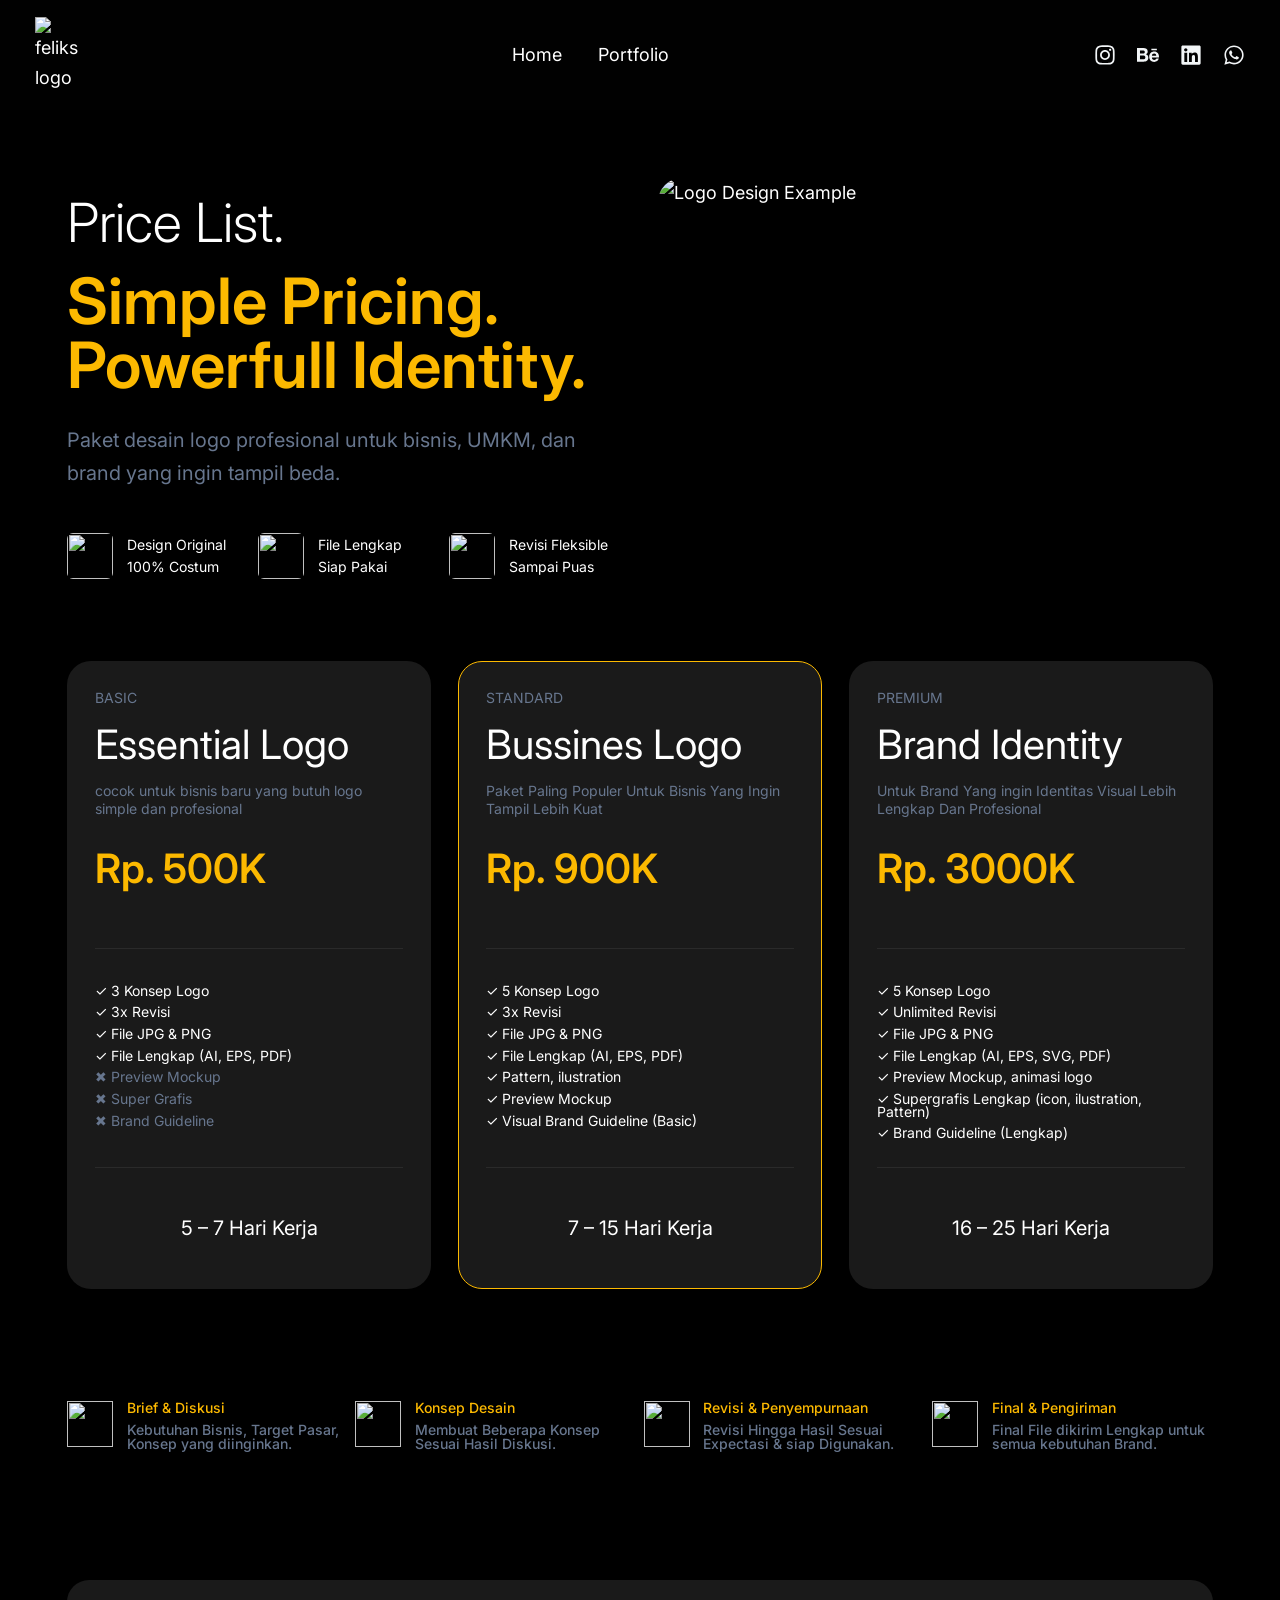
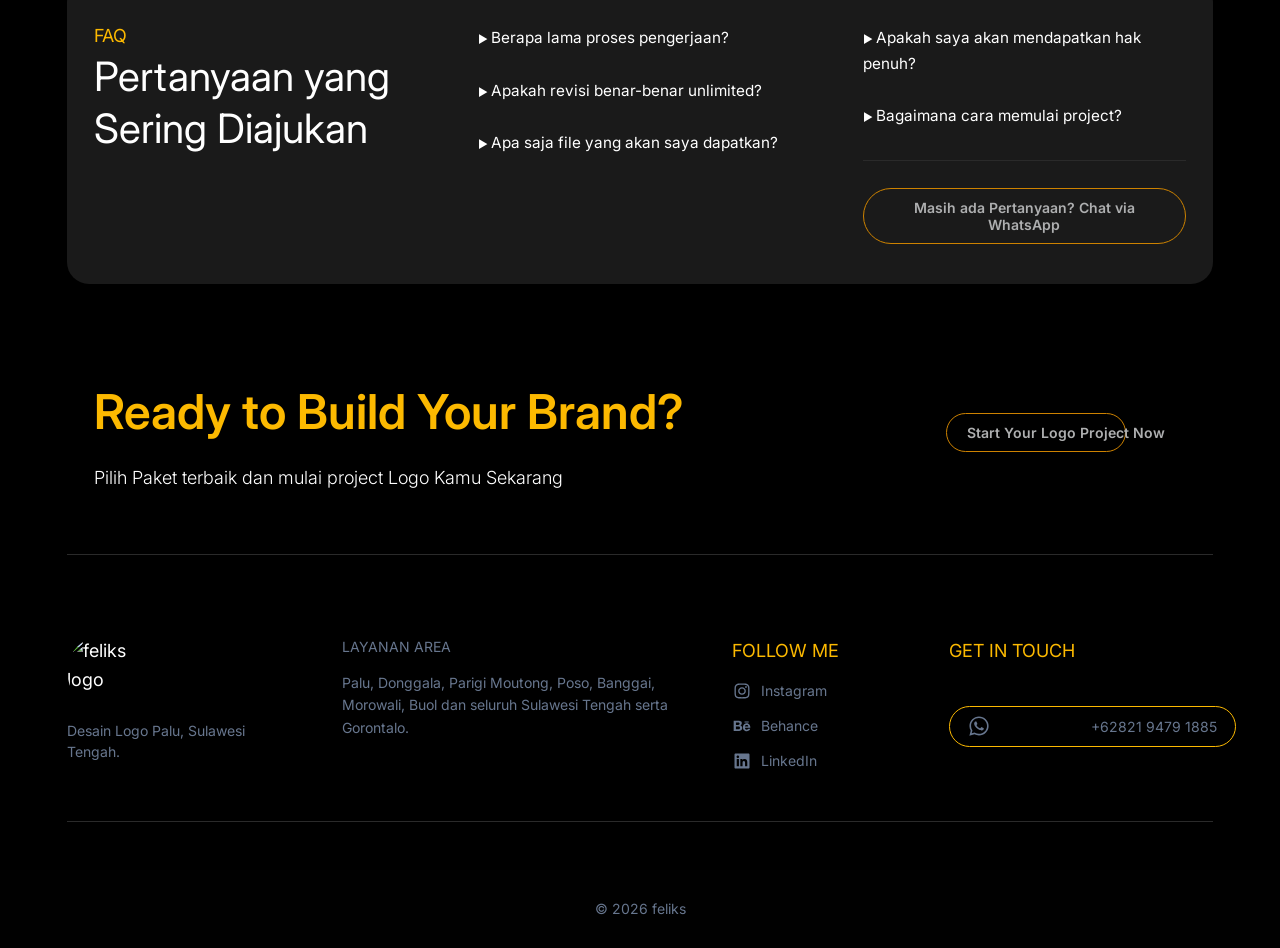
==== commit fb635a25: "Update index.html" ====
--- a/gfajw3948/index.html
+++ b/gfajw3948/index.html
@@ -1,680 +1,851 @@
 <!DOCTYPE html>
-<html lang="en-US">
+<html lang="id">
 <head>
 <meta charset="UTF-8">
-<meta name="viewport" content="width=device-width, initial-scale=1">
-	<meta name="robots" content="noindex, nofollow">
-	
-	<link rel="profile" href="https://gmpg.org/xfn/11"> 
-	<title>Pricelist - feliks</title>
-<meta name='robots' content='max-image-preview:large' />
-<link rel='dns-prefetch' href='//fonts.googleapis.com' />
-<link href='https://fonts.googleapis.com' rel='preconnect' />
-<link href='https://fonts.gstatic.com' crossorigin='anonymous' rel='preconnect' />
-<link rel="alternate" type="application/rss+xml" title="feliks &raquo; Feed" href="http://localhost/fel/index.php/feed/" />
-<link rel="alternate" type="application/rss+xml" title="feliks &raquo; Comments Feed" href="http://localhost/fel/index.php/comments/feed/" />
-<link rel="alternate" title="oEmbed (JSON)" type="application/json+oembed" href="http://localhost/fel/index.php/wp-json/oembed/1.0/embed?url=http%3A%2F%2Flocalhost%2Ffel%2Findex.php%2Fpricelist%2F" />
-<link rel="alternate" title="oEmbed (XML)" type="text/xml+oembed" href="http://localhost/fel/index.php/wp-json/oembed/1.0/embed?url=http%3A%2F%2Flocalhost%2Ffel%2Findex.php%2Fpricelist%2F&#038;format=xml" />
-<style id="wp-img-auto-sizes-contain-inline-css">
-img:is([sizes=auto i],[sizes^="auto," i]){contain-intrinsic-size:3000px 1500px}
-/*# sourceURL=wp-img-auto-sizes-contain-inline-css */
-</style>
-<link rel='stylesheet' id='astra-theme-css-css' href='http://localhost/fel/wp-content/themes/astra/assets/css/minified/main.min.css?ver=4.13.1' media='all' />
-<style id="astra-theme-css-inline-css">
-:root{--ast-post-nav-space:0;--ast-container-default-xlg-padding:2.5em;--ast-container-default-lg-padding:2.5em;--ast-container-default-slg-padding:2em;--ast-container-default-md-padding:2.5em;--ast-container-default-sm-padding:2.5em;--ast-container-default-xs-padding:2.4em;--ast-container-default-xxs-padding:1.8em;--ast-code-block-background:#ECEFF3;--ast-comment-inputs-background:#F9FAFB;--ast-normal-container-width:1200px;--ast-narrow-container-width:750px;--ast-blog-title-font-weight:600;--ast-blog-meta-weight:600;--ast-global-color-primary:var(--ast-global-color-4);--ast-global-color-secondary:var(--ast-global-color-5);--ast-global-color-alternate-background:var(--ast-global-color-6);--ast-global-color-subtle-background:var(--ast-global-color-7);--ast-bg-style-guide:var( --ast-global-color-secondary,var(--ast-global-color-5) );--ast-shadow-style-guide:0px 0px 4px 0 #00000057;--ast-global-dark-bg-style:#fff;--ast-global-dark-lfs:#fbfbfb;--ast-widget-bg-color:#fafafa;--ast-wc-container-head-bg-color:#fbfbfb;--ast-title-layout-bg:#eeeeee;--ast-search-border-color:#e7e7e7;--ast-lifter-hover-bg:#e6e6e6;--ast-gallery-block-color:#000;--srfm-color-input-label:var(--ast-global-color-2);}html{font-size:112.5%;}a{color:var(--ast-global-color-3);}a:hover,a:focus{color:#e28700;}body,button,input,select,textarea,.ast-button,.ast-custom-button{font-family:'Inter',sans-serif;font-weight:inherit;font-size:18px;font-size:1rem;line-height:var(--ast-body-line-height,1.65);}blockquote{color:var(--ast-global-color-3);}h1,h2,h3,h4,h5,h6,.entry-content :where(h1,h2,h3,h4,h5,h6),.site-title,.site-title a{font-family:'Inter',sans-serif;font-weight:600;}.site-title{font-size:35px;font-size:1.9444444444444rem;display:none;}header .custom-logo-link img{max-width:51px;width:51px;}.astra-logo-svg{width:51px;}.site-header .site-description{font-size:15px;font-size:0.83333333333333rem;display:none;}.entry-title{font-size:20px;font-size:1.1111111111111rem;}.ast-blog-single-element.ast-taxonomy-container a{font-size:14px;font-size:0.77777777777778rem;}.ast-blog-meta-container{font-size:13px;font-size:0.72222222222222rem;}.archive .ast-article-post .ast-article-inner,.blog .ast-article-post .ast-article-inner,.archive .ast-article-post .ast-article-inner:hover,.blog .ast-article-post .ast-article-inner:hover{border-top-left-radius:6px;border-top-right-radius:6px;border-bottom-right-radius:6px;border-bottom-left-radius:6px;overflow:hidden;}h1,.entry-content :where(h1){font-size:64px;font-size:3.5555555555556rem;font-weight:600;font-family:'Inter',sans-serif;line-height:1.4em;}h2,.entry-content :where(h2){font-size:48px;font-size:2.6666666666667rem;font-weight:500;font-family:'Inter',sans-serif;line-height:1.3em;}h3,.entry-content :where(h3){font-size:24px;font-size:1.3333333333333rem;font-weight:500;font-family:'Inter',sans-serif;line-height:1.3em;}h4,.entry-content :where(h4){font-size:20px;font-size:1.1111111111111rem;line-height:1.2em;font-weight:600;font-family:'Inter',sans-serif;}h5,.entry-content :where(h5){font-size:18px;font-size:1rem;line-height:1.2em;font-weight:600;font-family:'Inter',sans-serif;}h6,.entry-content :where(h6){font-size:15px;font-size:0.83333333333333rem;line-height:1.25em;font-weight:600;font-family:'Inter',sans-serif;}::selection{background-color:var(--ast-global-color-0);color:#ffffff;}body,h1,h2,h3,h4,h5,h6,.entry-title a,.entry-content :where(h1,h2,h3,h4,h5,h6){color:var(--ast-global-color-3);}.tagcloud a:hover,.tagcloud a:focus,.tagcloud a.current-item{color:#ffffff;border-color:var(--ast-global-color-3);background-color:var(--ast-global-color-3);}input:focus,input[type="text"]:focus,input[type="email"]:focus,input[type="url"]:focus,input[type="password"]:focus,input[type="reset"]:focus,input[type="search"]:focus,textarea:focus{border-color:var(--ast-global-color-3);}input[type="radio"]:checked,input[type=reset],input[type="checkbox"]:checked,input[type="checkbox"]:hover:checked,input[type="checkbox"]:focus:checked,input[type=range]::-webkit-slider-thumb{border-color:var(--ast-global-color-3);background-color:var(--ast-global-color-3);box-shadow:none;}.site-footer a:hover + .post-count,.site-footer a:focus + .post-count{background:var(--ast-global-color-3);border-color:var(--ast-global-color-3);}.single .nav-links .nav-previous,.single .nav-links .nav-next{color:var(--ast-global-color-3);}.entry-meta,.entry-meta *{line-height:1.45;color:var(--ast-global-color-3);font-weight:600;}.entry-meta a:not(.ast-button):hover,.entry-meta a:not(.ast-button):hover *,.entry-meta a:not(.ast-button):focus,.entry-meta a:not(.ast-button):focus *,.page-links > .page-link,.page-links .page-link:hover,.post-navigation a:hover{color:#e28700;}#cat option,.secondary .calendar_wrap thead a,.secondary .calendar_wrap thead a:visited{color:var(--ast-global-color-3);}.secondary .calendar_wrap #today,.ast-progress-val span{background:var(--ast-global-color-3);}.secondary a:hover + .post-count,.secondary a:focus + .post-count{background:var(--ast-global-color-3);border-color:var(--ast-global-color-3);}.calendar_wrap #today > a{color:#ffffff;}.page-links .page-link,.single .post-navigation a{color:var(--ast-global-color-3);}.ast-search-menu-icon .search-form button.search-submit{padding:0 4px;}.ast-search-menu-icon form.search-form{padding-right:0;}.ast-header-search .ast-search-menu-icon.ast-dropdown-active .search-form,.ast-header-search .ast-search-menu-icon.ast-dropdown-active .search-field:focus{transition:all 0.2s;}.search-form input.search-field:focus{outline:none;}.ast-mobile-header-content .ast-builder-layout-element:not(.ast-builder-menu):not(.ast-header-divider-element),.ast-mobile-popup-content .ast-builder-layout-element:not(.ast-builder-menu):not(.ast-header-divider-element){padding:15px 20px;}.ast-search-menu-icon .search-form button.search-submit:focus,.ast-theme-transparent-header .ast-header-search .ast-dropdown-active .ast-icon,.ast-theme-transparent-header .ast-inline-search .search-field:focus .ast-icon{color:var(--ast-global-color-1);}.ast-desktop .ast-header-search .slide-search .search-form{border:2px solid var(--ast-global-color-0);}.ast-header-search .slide-search .search-field{background-color:var(--ast-global-dark-bg-style);}.ast-archive-title{color:var(--ast-global-color-2);}.widget-title{font-size:25px;font-size:1.3888888888889rem;color:var(--ast-global-color-2);}.ast-single-post .entry-content a,.ast-comment-content a:not(.ast-comment-edit-reply-wrap a){text-decoration:underline;}.ast-single-post .entry-content .uagb-tab a,.ast-single-post .entry-content .uagb-ifb-cta a,.ast-single-post .entry-content .uabb-module-content a,.ast-single-post .entry-content .uagb-post-grid a,.ast-single-post .entry-content .uagb-timeline a,.ast-single-post .entry-content .uagb-toc__wrap a,.ast-single-post .entry-content .uagb-taxomony-box a,.entry-content .wp-block-latest-posts > li > a,.ast-single-post .entry-content .wp-block-file__button,a.ast-post-filter-single,.ast-single-post .ast-comment-content .comment-reply-link,.ast-single-post .ast-comment-content .comment-edit-link{text-decoration:none;}.ast-search-menu-icon.slide-search a:focus-visible:focus-visible,.astra-search-icon:focus-visible,#close:focus-visible,a:focus-visible,.ast-menu-toggle:focus-visible,.site .skip-link:focus-visible,.wp-block-loginout input:focus-visible,.wp-block-search.wp-block-search__button-inside .wp-block-search__inside-wrapper,.ast-header-navigation-arrow:focus-visible,.ast-orders-table__row .ast-orders-table__cell:focus-visible,a#ast-apply-coupon:focus-visible,#ast-apply-coupon:focus-visible,#close:focus-visible,.button.search-submit:focus-visible,#search_submit:focus,.normal-search:focus-visible,.ast-header-account-wrap:focus-visible,.astra-cart-drawer-close:focus,.ast-single-variation:focus,.ast-button:focus,.ast-builder-button-wrap:has(.ast-custom-button-link:focus),.ast-builder-button-wrap .ast-custom-button-link:focus{outline-style:dotted;outline-color:inherit;outline-width:thin;}input:focus,input[type="text"]:focus,input[type="email"]:focus,input[type="url"]:focus,input[type="password"]:focus,input[type="reset"]:focus,input[type="search"]:focus,input[type="number"]:focus,textarea:focus,.wp-block-search__input:focus,[data-section="section-header-mobile-trigger"] .ast-button-wrap .ast-mobile-menu-trigger-minimal:focus,.ast-mobile-popup-drawer.active .menu-toggle-close:focus,#ast-scroll-top:focus,#coupon_code:focus,#ast-coupon-code:focus{border-style:dotted;border-color:inherit;border-width:thin;}input{outline:none;}.site-logo-img img{ transition:all 0.2s linear;}body .ast-oembed-container *{position:absolute;top:0;width:100%;height:100%;left:0;}body .wp-block-embed-pocket-casts .ast-oembed-container *{position:unset;}.ast-single-post-featured-section + article {margin-top: 2em;}.site-content .ast-single-post-featured-section img {width: 100%;overflow: hidden;object-fit: cover;}.ast-separate-container .site-content .ast-single-post-featured-section + article {margin-top: -80px;z-index: 9;position: relative;border-radius: 4px;}@media (min-width: 922px) {.ast-no-sidebar .site-content .ast-article-image-container--wide {margin-left: -120px;margin-right: -120px;max-width: unset;width: unset;}.ast-left-sidebar .site-content .ast-article-image-container--wide,.ast-right-sidebar .site-content .ast-article-image-container--wide {margin-left: -10px;margin-right: -10px;}.site-content .ast-article-image-container--full {margin-left: calc( -50vw + 50%);margin-right: calc( -50vw + 50%);max-width: 100vw;width: 100vw;}.ast-left-sidebar .site-content .ast-article-image-container--full,.ast-right-sidebar .site-content .ast-article-image-container--full {margin-left: -10px;margin-right: -10px;max-width: inherit;width: auto;}}.site > .ast-single-related-posts-container {margin-top: 0;}@media (min-width: 922px) {.ast-desktop .ast-container--narrow {max-width: var(--ast-narrow-container-width);margin: 0 auto;}}input[type="text"],input[type="number"],input[type="email"],input[type="url"],input[type="password"],input[type="search"],input[type=reset],input[type=tel],input[type=date],select,textarea{font-size:16px;font-style:normal;font-weight:400;line-height:24px;width:100%;padding:12px 16px;border-radius:4px;box-shadow:0px 1px 2px 0px rgba(0,0,0,0.05);color:var(--ast-form-input-text,#475569);}input[type="text"],input[type="number"],input[type="email"],input[type="url"],input[type="password"],input[type="search"],input[type=reset],input[type=tel],input[type=date],select{height:40px;}input[type="date"]{border-width:1px;border-style:solid;border-color:var(--ast-border-color);background:var( --ast-global-color-secondary,var(--ast-global-color-5) );}input[type="text"]:focus,input[type="number"]:focus,input[type="email"]:focus,input[type="url"]:focus,input[type="password"]:focus,input[type="search"]:focus,input[type=reset]:focus,input[type="tel"]:focus,input[type="date"]:focus,select:focus,textarea:focus{border-color:#046BD2;box-shadow:none;outline:none;color:var(--ast-form-input-focus-text,#475569);}label,legend{color:var(--ast-global-color-2,#111827 );font-size:14px;font-style:normal;font-weight:500;line-height:20px;}select{padding:6px 10px;}fieldset{padding:30px;border-radius:4px;}button,.ast-button,.button,input[type="button"],input[type="reset"],input[type="submit"],a:where(.wp-block-button__link){border-radius:4px;box-shadow:0px 1px 2px 0px rgba(0,0,0,0.05);}:root{--ast-comment-inputs-background:#FFF;}::placeholder{color:var(--ast-form-field-color,#9CA3AF);}::-ms-input-placeholder{color:var(--ast-form-field-color,#9CA3AF);}@media (max-width:921.9px){#ast-desktop-header{display:none;}}@media (min-width:922px){#ast-mobile-header{display:none;}}.wp-block-buttons.aligncenter{justify-content:center;}@media (max-width:921px){.ast-theme-transparent-header #primary,.ast-theme-transparent-header #secondary{padding:0;}}@media (max-width:921px){.ast-plain-container.ast-no-sidebar #primary{padding:0;}}.ast-plain-container.ast-no-sidebar #primary{margin-top:0;margin-bottom:0;}.wp-block-button.is-style-outline .wp-block-button__link{border-color:#cecb18;border-top-width:1px;border-right-width:1px;border-bottom-width:1px;border-left-width:1px;}div.wp-block-button.is-style-outline > .wp-block-button__link:not(.has-text-color),div.wp-block-button.wp-block-button__link.is-style-outline:not(.has-text-color){color:#cecb18;}.wp-block-button.is-style-outline .wp-block-button__link:hover,.wp-block-buttons .wp-block-button.is-style-outline .wp-block-button__link:focus,.wp-block-buttons .wp-block-button.is-style-outline > .wp-block-button__link:not(.has-text-color):hover,.wp-block-buttons .wp-block-button.wp-block-button__link.is-style-outline:not(.has-text-color):hover{color:var(--ast-global-color-2);background-color:#ffba00;border-color:#ffba00;}.post-page-numbers.current .page-link,.ast-pagination .page-numbers.current{color:#ffffff;border-color:var(--ast-global-color-0);background-color:var(--ast-global-color-0);}.wp-block-button.is-style-outline .wp-block-button__link{border-top-width:1px;border-right-width:1px;border-bottom-width:1px;border-left-width:1px;}.wp-block-buttons .wp-block-button.is-style-outline .wp-block-button__link.wp-element-button,.ast-outline-button,.wp-block-uagb-buttons-child .uagb-buttons-repeater.ast-outline-button{border-color:#cd8200;border-top-width:1px;border-right-width:1px;border-bottom-width:1px;border-left-width:1px;font-family:inherit;font-weight:600;font-size:20px;font-size:1.1111111111111rem;line-height:1em;padding-top:10px;padding-right:20px;padding-bottom:10px;padding-left:20px;border-top-left-radius:30px;border-top-right-radius:30px;border-bottom-right-radius:30px;border-bottom-left-radius:30px;}.wp-block-buttons .wp-block-button.is-style-outline > .wp-block-button__link:not(.has-text-color),.wp-block-buttons .wp-block-button.wp-block-button__link.is-style-outline:not(.has-text-color),.ast-outline-button{color:#aeafb0;}.wp-block-button.is-style-outline .wp-block-button__link:hover,.wp-block-buttons .wp-block-button.is-style-outline .wp-block-button__link:focus,.wp-block-buttons .wp-block-button.is-style-outline > .wp-block-button__link:not(.has-text-color):hover,.wp-block-buttons .wp-block-button.wp-block-button__link.is-style-outline:not(.has-text-color):hover,.ast-outline-button:hover,.ast-outline-button:focus,.wp-block-uagb-buttons-child .uagb-buttons-repeater.ast-outline-button:hover,.wp-block-uagb-buttons-child .uagb-buttons-repeater.ast-outline-button:focus{color:var(--ast-global-color-8);background-color:#f5ba07;border-color:#ffba00;}.ast-single-post .entry-content a.ast-outline-button,.ast-single-post .entry-content .is-style-outline>.wp-block-button__link{text-decoration:none;}.wp-block-button .wp-block-button__link.wp-element-button.is-style-outline:not(.has-background),.wp-block-button.is-style-outline>.wp-block-button__link.wp-element-button:not(.has-background),.ast-outline-button{background-color:transparent;}.uagb-buttons-repeater.ast-outline-button{border-radius:9999px;}.entry-content[data-ast-blocks-layout] > figure{margin-bottom:1em;}h1.widget-title{font-weight:600;}h2.widget-title{font-weight:500;}h3.widget-title{font-weight:500;}#page{display:flex;flex-direction:column;min-height:100vh;}.ast-404-layout-1 h1.page-title{color:var(--ast-global-color-2);}.single .post-navigation a{line-height:1em;height:inherit;}.error-404 .page-sub-title{font-size:1.5rem;font-weight:inherit;}.search .site-content .content-area .search-form{margin-bottom:0;}#page .site-content{flex-grow:1;}.widget{margin-bottom:1.25em;}#secondary li{line-height:1.5em;}#secondary .wp-block-group h2{margin-bottom:0.7em;}#secondary h2{font-size:1.7rem;}.ast-separate-container .ast-article-post,.ast-separate-container .ast-article-single,.ast-separate-container .comment-respond{padding:3em;}.ast-separate-container .ast-article-single .ast-article-single{padding:0;}.ast-article-single .wp-block-post-template-is-layout-grid{padding-left:0;}.ast-separate-container .comments-title,.ast-narrow-container .comments-title{padding:1.5em 2em;}.ast-page-builder-template .comment-form-textarea,.ast-comment-formwrap .ast-grid-common-col{padding:0;}.ast-comment-formwrap{padding:0;display:inline-flex;column-gap:20px;width:100%;margin-left:0;margin-right:0;}.comments-area textarea#comment:focus,.comments-area textarea#comment:active,.comments-area .ast-comment-formwrap input[type="text"]:focus,.comments-area .ast-comment-formwrap input[type="text"]:active {box-shadow:none;outline:none;}.archive.ast-page-builder-template .entry-header{margin-top:2em;}.ast-page-builder-template .ast-comment-formwrap{width:100%;}.entry-title{margin-bottom:0.6em;}.ast-archive-description p{font-size:inherit;font-weight:inherit;line-height:inherit;}.ast-separate-container .ast-comment-list li.depth-1,.hentry{margin-bottom:1.5em;}.site-content section.ast-archive-description{margin-bottom:2em;}@media (min-width:921px){.ast-left-sidebar.ast-page-builder-template #secondary,.archive.ast-right-sidebar.ast-page-builder-template .site-main{padding-left:20px;padding-right:20px;}}@media (max-width:544px){.ast-comment-formwrap.ast-row{column-gap:10px;display:inline-block;}#ast-commentform .ast-grid-common-col{position:relative;width:100%;}}@media (min-width:1201px){.ast-separate-container .ast-article-post,.ast-separate-container .ast-article-single,.ast-separate-container .ast-author-box,.ast-separate-container .ast-404-layout-1,.ast-separate-container .no-results{padding:3em;}}@media (max-width:921px){.ast-left-sidebar #content > .ast-container{display:flex;flex-direction:column-reverse;width:100%;}}@media (min-width:922px){.ast-separate-container.ast-right-sidebar #primary,.ast-separate-container.ast-left-sidebar #primary{border:0;}.search-no-results.ast-separate-container #primary{margin-bottom:4em;}}.wp-block-button .wp-block-button__link{color:#f3d80f;}.wp-block-button .wp-block-button__link:hover,.wp-block-button .wp-block-button__link:focus{color:var(--ast-global-color-2);background-color:#ffba00;border-color:#ffba00;}.wp-block-button .wp-block-button__link,.wp-block-search .wp-block-search__button,body .wp-block-file .wp-block-file__button{border-style:solid;border-top-width:1px;border-right-width:1px;border-left-width:1px;border-bottom-width:1px;border-color:#cecb18;background-color:transparent;color:#f3d80f;font-family:inherit;font-weight:600;line-height:1em;font-size:20px;font-size:1.1111111111111rem;border-top-left-radius:3px;border-top-right-radius:3px;border-bottom-right-radius:3px;border-bottom-left-radius:3px;padding-top:10px;padding-right:20px;padding-bottom:10px;padding-left:20px;}.ast-single-post .entry-content .wp-block-button .wp-block-button__link,.ast-single-post .entry-content .wp-block-search .wp-block-search__button,body .entry-content .wp-block-file .wp-block-file__button{text-decoration:none;}.menu-toggle,button,.ast-button,.ast-custom-button,.button,input#submit,input[type="button"],input[type="submit"],input[type="reset"],#comments .submit,.search .search-submit,form[CLASS*="wp-block-search__"].wp-block-search .wp-block-search__inside-wrapper .wp-block-search__button,body .wp-block-file .wp-block-file__button,.search .search-submit{border-style:solid;border-top-width:1px;border-right-width:1px;border-left-width:1px;border-bottom-width:1px;color:#f3d80f;border-color:#cecb18;background-color:transparent;padding-top:10px;padding-right:20px;padding-bottom:10px;padding-left:20px;font-family:inherit;font-weight:600;font-size:20px;font-size:1.1111111111111rem;line-height:1em;border-top-left-radius:3px;border-top-right-radius:3px;border-bottom-right-radius:3px;border-bottom-left-radius:3px;}button:focus,.menu-toggle:hover,button:hover,.ast-button:hover,.ast-custom-button:hover .button:hover,.ast-custom-button:hover ,input[type=reset]:hover,input[type=reset]:focus,input#submit:hover,input#submit:focus,input[type="button"]:hover,input[type="button"]:focus,input[type="submit"]:hover,input[type="submit"]:focus,form[CLASS*="wp-block-search__"].wp-block-search .wp-block-search__inside-wrapper .wp-block-search__button:hover,form[CLASS*="wp-block-search__"].wp-block-search .wp-block-search__inside-wrapper .wp-block-search__button:focus,body .wp-block-file .wp-block-file__button:hover,body .wp-block-file .wp-block-file__button:focus{color:var(--ast-global-color-2);background-color:#ffba00;border-color:#ffba00;}form[CLASS*="wp-block-search__"].wp-block-search .wp-block-search__inside-wrapper .wp-block-search__button.has-icon{padding-top:calc(10px - 3px);padding-right:calc(20px - 3px);padding-bottom:calc(10px - 3px);padding-left:calc(20px - 3px);}@media (max-width:921px){.ast-mobile-header-stack .main-header-bar .ast-search-menu-icon{display:inline-block;}.ast-header-break-point.ast-header-custom-item-outside .ast-mobile-header-stack .main-header-bar .ast-search-icon{margin:0;}.ast-comment-avatar-wrap img{max-width:2.5em;}.ast-comment-meta{padding:0 1.8888em 1.3333em;}}@media (min-width:544px){.ast-container{max-width:100%;}}@media (max-width:544px){.ast-separate-container .ast-article-post,.ast-separate-container .ast-article-single,.ast-separate-container .comments-title,.ast-separate-container .ast-archive-description{padding:1.5em 1em;}.ast-separate-container #content .ast-container{padding-left:0.54em;padding-right:0.54em;}.ast-separate-container .ast-comment-list .bypostauthor{padding:.5em;}.ast-search-menu-icon.ast-dropdown-active .search-field{width:170px;}} #ast-mobile-header .ast-site-header-cart-li a{pointer-events:none;}.ast-separate-container{background-color:var(--ast-global-color-8);background-image:none;}@media (max-width:921px){.site-title{display:none;}.site-header .site-description{display:none;}}@media (max-width:544px){.site-title{display:none;}.site-header .site-description{display:none;}}@media (max-width:921px){html{font-size:102.6%;}}@media (max-width:544px){html{font-size:102.6%;}}@media (min-width:922px){.ast-container{max-width:1240px;}}@media (min-width:922px){.site-content .ast-container{display:flex;}}@media (max-width:921px){.site-content .ast-container{flex-direction:column;}}.entry-content :where(h1,h2,h3,h4,h5,h6){clear:none;}@media (min-width:922px){.main-header-menu .sub-menu .menu-item.ast-left-align-sub-menu:hover > .sub-menu,.main-header-menu .sub-menu .menu-item.ast-left-align-sub-menu.focus > .sub-menu{margin-left:-0px;}}.entry-content li > p{margin-bottom:0;}.site .comments-area{padding-bottom:2em;margin-top:2em;}.wp-block-file {display: flex;align-items: center;flex-wrap: wrap;justify-content: space-between;}.wp-block-pullquote {border: none;}.wp-block-pullquote blockquote::before {content: "\201D";font-family: "Helvetica",sans-serif;display: flex;transform: rotate( 180deg );font-size: 6rem;font-style: normal;line-height: 1;font-weight: bold;align-items: center;justify-content: center;}.has-text-align-right > blockquote::before {justify-content: flex-start;}.has-text-align-left > blockquote::before {justify-content: flex-end;}figure.wp-block-pullquote.is-style-solid-color blockquote {max-width: 100%;text-align: inherit;}:root {--wp--custom--ast-default-block-top-padding: 100px;--wp--custom--ast-default-block-right-padding: 80px;--wp--custom--ast-default-block-bottom-padding: 100px;--wp--custom--ast-default-block-left-padding: 80px;--wp--custom--ast-container-width: 1200px;--wp--custom--ast-content-width-size: 1200px;--wp--custom--ast-wide-width-size: calc(1200px + var(--wp--custom--ast-default-block-left-padding) + var(--wp--custom--ast-default-block-right-padding));}.ast-narrow-container {--wp--custom--ast-content-width-size: 750px;--wp--custom--ast-wide-width-size: 750px;}@media(max-width: 921px) {:root {--wp--custom--ast-default-block-top-padding: 50px;--wp--custom--ast-default-block-right-padding: 50px;--wp--custom--ast-default-block-bottom-padding: 50px;--wp--custom--ast-default-block-left-padding: 50px;}}@media(max-width: 544px) {:root {--wp--custom--ast-default-block-top-padding: 50px;--wp--custom--ast-default-block-right-padding: 30px;--wp--custom--ast-default-block-bottom-padding: 50px;--wp--custom--ast-default-block-left-padding: 30px;}}.entry-content > .wp-block-group,.entry-content > .wp-block-cover,.entry-content > .wp-block-columns {padding-top: var(--wp--custom--ast-default-block-top-padding);padding-right: var(--wp--custom--ast-default-block-right-padding);padding-bottom: var(--wp--custom--ast-default-block-bottom-padding);padding-left: var(--wp--custom--ast-default-block-left-padding);}.ast-plain-container.ast-no-sidebar .entry-content > .alignfull,.ast-page-builder-template .ast-no-sidebar .entry-content > .alignfull {margin-left: calc( -50vw + 50%);margin-right: calc( -50vw + 50%);max-width: 100vw;width: 100vw;}.ast-plain-container.ast-no-sidebar .entry-content .alignfull .alignfull,.ast-page-builder-template.ast-no-sidebar .entry-content .alignfull .alignfull,.ast-plain-container.ast-no-sidebar .entry-content .alignfull .alignwide,.ast-page-builder-template.ast-no-sidebar .entry-content .alignfull .alignwide,.ast-plain-container.ast-no-sidebar .entry-content .alignwide .alignfull,.ast-page-builder-template.ast-no-sidebar .entry-content .alignwide .alignfull,.ast-plain-container.ast-no-sidebar .entry-content .alignwide .alignwide,.ast-page-builder-template.ast-no-sidebar .entry-content .alignwide .alignwide,.ast-plain-container.ast-no-sidebar .entry-content .wp-block-column .alignfull,.ast-page-builder-template.ast-no-sidebar .entry-content .wp-block-column .alignfull,.ast-plain-container.ast-no-sidebar .entry-content .wp-block-column .alignwide,.ast-page-builder-template.ast-no-sidebar .entry-content .wp-block-column .alignwide {margin-left: auto;margin-right: auto;width: 100%;}[data-ast-blocks-layout] .wp-block-separator:not(.is-style-dots) {height: 0;}[data-ast-blocks-layout] .wp-block-separator {margin: 20px auto;}[data-ast-blocks-layout] .wp-block-separator:not(.is-style-wide):not(.is-style-dots) {max-width: 100px;}[data-ast-blocks-layout] .wp-block-separator.has-background {padding: 0;}.entry-content[data-ast-blocks-layout] > * {max-width: var(--wp--custom--ast-content-width-size);margin-left: auto;margin-right: auto;}.entry-content[data-ast-blocks-layout] > .alignwide {max-width: var(--wp--custom--ast-wide-width-size);}.entry-content[data-ast-blocks-layout] .alignfull {max-width: none;}.entry-content .wp-block-columns {margin-bottom: 0;}blockquote {margin: 1.5em;border-color: rgba(0,0,0,0.05);}.wp-block-quote:not(.has-text-align-right):not(.has-text-align-center) {border-left: 5px solid rgba(0,0,0,0.05);}.has-text-align-right > blockquote,blockquote.has-text-align-right {border-right: 5px solid rgba(0,0,0,0.05);}.has-text-align-left > blockquote,blockquote.has-text-align-left {border-left: 5px solid rgba(0,0,0,0.05);}.wp-block-site-tagline,.wp-block-latest-posts .read-more {margin-top: 15px;}.wp-block-loginout p label {display: block;}.wp-block-loginout p:not(.login-remember):not(.login-submit) input {width: 100%;}.wp-block-loginout input:focus {border-color: transparent;}.wp-block-loginout input:focus {outline: thin dotted;}.entry-content .wp-block-media-text .wp-block-media-text__content {padding: 0 0 0 8%;}.entry-content .wp-block-media-text.has-media-on-the-right .wp-block-media-text__content {padding: 0 8% 0 0;}.entry-content .wp-block-media-text.has-background .wp-block-media-text__content {padding: 8%;}.entry-content .wp-block-cover:not([class*="background-color"]):not(.has-text-color.has-link-color) .wp-block-cover__inner-container,.entry-content .wp-block-cover:not([class*="background-color"]) .wp-block-cover-image-text,.entry-content .wp-block-cover:not([class*="background-color"]) .wp-block-cover-text,.entry-content .wp-block-cover-image:not([class*="background-color"]) .wp-block-cover__inner-container,.entry-content .wp-block-cover-image:not([class*="background-color"]) .wp-block-cover-image-text,.entry-content .wp-block-cover-image:not([class*="background-color"]) .wp-block-cover-text {color: var(--ast-global-color-primary,var(--ast-global-color-5));}.wp-block-loginout .login-remember input {width: 1.1rem;height: 1.1rem;margin: 0 5px 4px 0;vertical-align: middle;}.wp-block-latest-posts > li > *:first-child,.wp-block-latest-posts:not(.is-grid) > li:first-child {margin-top: 0;}.entry-content > .wp-block-buttons,.entry-content > .wp-block-uagb-buttons {margin-bottom: 1.5em;}.wp-block-search__inside-wrapper .wp-block-search__input {padding: 0 10px;color: var(--ast-global-color-3);background: var(--ast-global-color-primary,var(--ast-global-color-5));border-color: var(--ast-border-color);}.wp-block-latest-posts .read-more {margin-bottom: 1.5em;}.wp-block-search__no-button .wp-block-search__inside-wrapper .wp-block-search__input {padding-top: 5px;padding-bottom: 5px;}.wp-block-latest-posts .wp-block-latest-posts__post-date,.wp-block-latest-posts .wp-block-latest-posts__post-author {font-size: 1rem;}.wp-block-latest-posts > li > *,.wp-block-latest-posts:not(.is-grid) > li {margin-top: 12px;margin-bottom: 12px;}.ast-page-builder-template .entry-content[data-ast-blocks-layout] > .alignwide:where(:not(.uagb-is-root-container):not(.spectra-is-root-container)) > * {max-width: var(--wp--custom--ast-wide-width-size);}.ast-page-builder-template .entry-content[data-ast-blocks-layout] > .inherit-container-width > *,.ast-page-builder-template .entry-content[data-ast-blocks-layout] > *:not(.wp-block-group):where(:not(.uagb-is-root-container):not(.spectra-is-root-container)) > *,.entry-content[data-ast-blocks-layout] > .wp-block-cover .wp-block-cover__inner-container {max-width: none ;margin-left: auto;margin-right: auto;}.ast-page-builder-template .entry-content[data-ast-blocks-layout] > *,.ast-page-builder-template .entry-content[data-ast-blocks-layout] > .alignfull:where(:not(.wp-block-group):not(.uagb-is-root-container):not(.spectra-is-root-container)) > * {max-width: none;}.entry-content[data-ast-blocks-layout] .wp-block-cover:not(.alignleft):not(.alignright) {width: auto;}@media(max-width: 1200px) {.ast-separate-container .entry-content > .alignfull,.ast-separate-container .entry-content[data-ast-blocks-layout] > .alignwide,.ast-plain-container .entry-content[data-ast-blocks-layout] > .alignwide,.ast-plain-container .entry-content .alignfull {margin-left: calc(-1 * min(var(--ast-container-default-xlg-padding),20px)) ;margin-right: calc(-1 * min(var(--ast-container-default-xlg-padding),20px));}}@media(min-width: 1201px) {.ast-separate-container .entry-content > .alignfull {margin-left: calc(-1 * var(--ast-container-default-xlg-padding) );margin-right: calc(-1 * var(--ast-container-default-xlg-padding) );}.ast-separate-container .entry-content[data-ast-blocks-layout] > .alignwide,.ast-plain-container .entry-content[data-ast-blocks-layout] > .alignwide {margin-left: auto;margin-right: auto;}}@media(min-width: 921px) {.ast-separate-container .entry-content .wp-block-group.alignwide:not(.inherit-container-width) > :where(:not(.alignleft):not(.alignright)),.ast-plain-container .entry-content .wp-block-group.alignwide:not(.inherit-container-width) > :where(:not(.alignleft):not(.alignright)) {max-width: calc( var(--wp--custom--ast-content-width-size) + 80px );}.ast-plain-container.ast-right-sidebar .entry-content[data-ast-blocks-layout] .alignfull,.ast-plain-container.ast-left-sidebar .entry-content[data-ast-blocks-layout] .alignfull {margin-left: -60px;margin-right: -60px;}}@media(min-width: 544px) {.entry-content > .alignleft {margin-right: 20px;}.entry-content > .alignright {margin-left: 20px;}}@media (max-width:544px){.wp-block-columns .wp-block-column:not(:last-child){margin-bottom:20px;}.wp-block-latest-posts{margin:0;}}@media( max-width: 600px ) {.entry-content .wp-block-media-text .wp-block-media-text__content,.entry-content .wp-block-media-text.has-media-on-the-right .wp-block-media-text__content {padding: 8% 0 0;}.entry-content .wp-block-media-text.has-background .wp-block-media-text__content {padding: 8%;}}.ast-narrow-container .site-content .wp-block-uagb-image--align-full .wp-block-uagb-image__figure {max-width: 100%;margin-left: auto;margin-right: auto;}.entry-content ul,.entry-content ol {padding: revert;margin: revert;padding-left: 20px;}.entry-content ul.wc-block-product-template{padding: 0;}:root .has-ast-global-color-0-color{color:var(--ast-global-color-0);}:root .has-ast-global-color-0-background-color{background-color:var(--ast-global-color-0);}:root .wp-block-button .has-ast-global-color-0-color{color:var(--ast-global-color-0);}:root .wp-block-button .has-ast-global-color-0-background-color{background-color:var(--ast-global-color-0);}:root .has-ast-global-color-1-color{color:var(--ast-global-color-1);}:root .has-ast-global-color-1-background-color{background-color:var(--ast-global-color-1);}:root .wp-block-button .has-ast-global-color-1-color{color:var(--ast-global-color-1);}:root .wp-block-button .has-ast-global-color-1-background-color{background-color:var(--ast-global-color-1);}:root .has-ast-global-color-2-color{color:var(--ast-global-color-2);}:root .has-ast-global-color-2-background-color{background-color:var(--ast-global-color-2);}:root .wp-block-button .has-ast-global-color-2-color{color:var(--ast-global-color-2);}:root .wp-block-button .has-ast-global-color-2-background-color{background-color:var(--ast-global-color-2);}:root .has-ast-global-color-3-color{color:var(--ast-global-color-3);}:root .has-ast-global-color-3-background-color{background-color:var(--ast-global-color-3);}:root .wp-block-button .has-ast-global-color-3-color{color:var(--ast-global-color-3);}:root .wp-block-button .has-ast-global-color-3-background-color{background-color:var(--ast-global-color-3);}:root .has-ast-global-color-4-color{color:var(--ast-global-color-4);}:root .has-ast-global-color-4-background-color{background-color:var(--ast-global-color-4);}:root .wp-block-button .has-ast-global-color-4-color{color:var(--ast-global-color-4);}:root .wp-block-button .has-ast-global-color-4-background-color{background-color:var(--ast-global-color-4);}:root .has-ast-global-color-5-color{color:var(--ast-global-color-5);}:root .has-ast-global-color-5-background-color{background-color:var(--ast-global-color-5);}:root .wp-block-button .has-ast-global-color-5-color{color:var(--ast-global-color-5);}:root .wp-block-button .has-ast-global-color-5-background-color{background-color:var(--ast-global-color-5);}:root .has-ast-global-color-6-color{color:var(--ast-global-color-6);}:root .has-ast-global-color-6-background-color{background-color:var(--ast-global-color-6);}:root .wp-block-button .has-ast-global-color-6-color{color:var(--ast-global-color-6);}:root .wp-block-button .has-ast-global-color-6-background-color{background-color:var(--ast-global-color-6);}:root .has-ast-global-color-7-color{color:var(--ast-global-color-7);}:root .has-ast-global-color-7-background-color{background-color:var(--ast-global-color-7);}:root .wp-block-button .has-ast-global-color-7-color{color:var(--ast-global-color-7);}:root .wp-block-button .has-ast-global-color-7-background-color{background-color:var(--ast-global-color-7);}:root .has-ast-global-color-8-color{color:var(--ast-global-color-8);}:root .has-ast-global-color-8-background-color{background-color:var(--ast-global-color-8);}:root .wp-block-button .has-ast-global-color-8-color{color:var(--ast-global-color-8);}:root .wp-block-button .has-ast-global-color-8-background-color{background-color:var(--ast-global-color-8);}:root{--ast-global-color-0:#060097;--ast-global-color-1:#c10fff;--ast-global-color-2:#1e293b;--ast-global-color-3:#67768e;--ast-global-color-4:#f9f6fe;--ast-global-color-5:#FFFFFF;--ast-global-color-6:#F2F5F7;--ast-global-color-7:#f39e9e;--ast-global-color-8:#000000;}:root {--ast-border-color : var(--ast-global-color-6);}.ast-single-entry-banner {-js-display: flex;display: flex;flex-direction: column;justify-content: center;text-align: center;position: relative;background: var(--ast-title-layout-bg);}.ast-single-entry-banner[data-banner-layout="layout-1"] {max-width: 1200px;background: inherit;padding: 20px 0;}.ast-single-entry-banner[data-banner-width-type="custom"] {margin: 0 auto;width: 100%;}.ast-single-entry-banner + .site-content .entry-header {margin-bottom: 0;}.site .ast-author-avatar {--ast-author-avatar-size: ;}a.ast-underline-text {text-decoration: underline;}.ast-container > .ast-terms-link {position: relative;display: block;}a.ast-button.ast-badge-tax {padding: 4px 8px;border-radius: 3px;font-size: inherit;}header.entry-header{text-align:left;}header.entry-header .entry-title{font-weight:600;font-size:32px;font-size:1.7777777777778rem;}header.entry-header > *:not(:last-child){margin-bottom:10px;}header.entry-header .post-thumb-img-content{text-align:center;}header.entry-header .post-thumb img,.ast-single-post-featured-section.post-thumb img{aspect-ratio:16/9;width:100%;height:100%;}@media (max-width:921px){header.entry-header{text-align:left;}}@media (max-width:544px){header.entry-header{text-align:left;}}.ast-archive-entry-banner {-js-display: flex;display: flex;flex-direction: column;justify-content: center;text-align: center;position: relative;background: var(--ast-title-layout-bg);}.ast-archive-entry-banner[data-banner-width-type="custom"] {margin: 0 auto;width: 100%;}.ast-archive-entry-banner[data-banner-layout="layout-1"] {background: inherit;padding: 20px 0;text-align: left;}body.archive .ast-archive-description{max-width:1200px;width:100%;text-align:left;padding-top:3em;padding-right:3em;padding-bottom:3em;padding-left:3em;}body.archive .ast-archive-description .ast-archive-title,body.archive .ast-archive-description .ast-archive-title *{font-weight:600;font-size:32px;font-size:1.7777777777778rem;}body.archive .ast-archive-description > *:not(:last-child){margin-bottom:10px;}@media (max-width:921px){body.archive .ast-archive-description{text-align:left;}}@media (max-width:544px){body.archive .ast-archive-description{text-align:left;}}.ast-breadcrumbs .trail-browse,.ast-breadcrumbs .trail-items,.ast-breadcrumbs .trail-items li{display:inline-block;margin:0;padding:0;border:none;background:inherit;text-indent:0;text-decoration:none;}.ast-breadcrumbs .trail-browse{font-size:inherit;font-style:inherit;font-weight:inherit;color:inherit;}.ast-breadcrumbs .trail-items{list-style:none;}.trail-items li::after{padding:0 0.3em;content:"\00bb";}.trail-items li:last-of-type::after{display:none;}h1,h2,h3,h4,h5,h6,.entry-content :where(h1,h2,h3,h4,h5,h6){color:var(--ast-global-color-2);}.entry-title a{color:var(--ast-global-color-2);}@media (max-width:921px){.ast-builder-grid-row-container.ast-builder-grid-row-tablet-3-firstrow .ast-builder-grid-row > *:first-child,.ast-builder-grid-row-container.ast-builder-grid-row-tablet-3-lastrow .ast-builder-grid-row > *:last-child{grid-column:1 / -1;}}@media (max-width:544px){.ast-builder-grid-row-container.ast-builder-grid-row-mobile-3-firstrow .ast-builder-grid-row > *:first-child,.ast-builder-grid-row-container.ast-builder-grid-row-mobile-3-lastrow .ast-builder-grid-row > *:last-child{grid-column:1 / -1;}}.ast-builder-layout-element[data-section="title_tagline"]{display:flex;}@media (max-width:921px){.ast-header-break-point .ast-builder-layout-element[data-section="title_tagline"]{display:flex;}}@media (max-width:544px){.ast-header-break-point .ast-builder-layout-element[data-section="title_tagline"]{display:flex;}}.ast-builder-menu-1{font-family:inherit;font-weight:inherit;}.ast-builder-menu-1 .menu-item > .menu-link{line-height:1.6em;color:var(--ast-global-color-5);}.ast-builder-menu-1 .menu-item > .ast-menu-toggle{color:var(--ast-global-color-5);}.ast-builder-menu-1 .menu-link:hover,.ast-builder-menu-1 .main-header-menu > .menu-item:hover > .menu-link,.ast-builder-menu-1 .inline-on-mobile .ast-menu-toggle:hover,.ast-builder-menu-1 .inline-on-mobile .main-header-menu > .menu-item:hover > .ast-menu-toggle{color:#ffbc00;}.ast-builder-menu-1 .ast-menu-toggle:hover,.ast-builder-menu-1 .main-header-menu > .menu-item:hover > .ast-menu-toggle{color:#ffbc00;}.ast-builder-menu-1 .menu-item.current-menu-item > .menu-link,.ast-builder-menu-1 .inline-on-mobile .menu-item.current-menu-item > .ast-menu-toggle,.ast-builder-menu-1 .current-menu-ancestor > .menu-link{color:var(--ast-global-color-5);}.ast-builder-menu-1 .menu-item.current-menu-item > .ast-menu-toggle{color:var(--ast-global-color-5);}.ast-builder-menu-1 .sub-menu,.ast-builder-menu-1 .inline-on-mobile .sub-menu{border-top-width:2px;border-bottom-width:0px;border-right-width:0px;border-left-width:0px;border-color:var(--ast-global-color-0);border-style:solid;}.ast-builder-menu-1 .sub-menu .sub-menu{top:-2px;}.ast-builder-menu-1 .main-header-menu > .menu-item > .sub-menu,.ast-builder-menu-1 .main-header-menu > .menu-item > .astra-full-megamenu-wrapper{margin-top:0px;}.ast-desktop .ast-builder-menu-1 .main-header-menu > .menu-item > .sub-menu:before,.ast-desktop .ast-builder-menu-1 .main-header-menu > .menu-item > .astra-full-megamenu-wrapper:before{height:calc( 0px + 2px + 5px );}.ast-desktop .ast-builder-menu-1 .menu-item .sub-menu .menu-link{border-style:none;}@media (max-width:921px){.ast-header-break-point .ast-builder-menu-1 .menu-item.menu-item-has-children > .ast-menu-toggle{top:0;}.ast-builder-menu-1 .inline-on-mobile .menu-item.menu-item-has-children > .ast-menu-toggle{right:-15px;}.ast-builder-menu-1 .menu-item-has-children > .menu-link:after{content:unset;}.ast-builder-menu-1 .main-header-menu > .menu-item > .sub-menu,.ast-builder-menu-1 .main-header-menu > .menu-item > .astra-full-megamenu-wrapper{margin-top:0;}}@media (max-width:544px){.ast-header-break-point .ast-builder-menu-1 .menu-item.menu-item-has-children > .ast-menu-toggle{top:0;}.ast-builder-menu-1 .main-header-menu > .menu-item > .sub-menu,.ast-builder-menu-1 .main-header-menu > .menu-item > .astra-full-megamenu-wrapper{margin-top:0;}}.ast-builder-menu-1{display:flex;}@media (max-width:921px){.ast-header-break-point .ast-builder-menu-1{display:flex;}}@media (max-width:544px){.ast-header-break-point .ast-builder-menu-1{display:flex;}}.ast-desktop .ast-menu-hover-style-underline > .menu-item > .menu-link:before,.ast-desktop .ast-menu-hover-style-overline > .menu-item > .menu-link:before {content: "";position: absolute;width: 100%;right: 50%;height: 1px;background-color: transparent;transform: scale(0,0) translate(-50%,0);transition: transform .3s ease-in-out,color .0s ease-in-out;}.ast-desktop .ast-menu-hover-style-underline > .menu-item:hover > .menu-link:before,.ast-desktop .ast-menu-hover-style-overline > .menu-item:hover > .menu-link:before {width: calc(100% - 1.2em);background-color: currentColor;transform: scale(1,1) translate(50%,0);}.ast-desktop .ast-menu-hover-style-underline > .menu-item > .menu-link:before {bottom: 0;}.ast-desktop .ast-menu-hover-style-overline > .menu-item > .menu-link:before {top: 0;}.ast-desktop .ast-menu-hover-style-zoom > .menu-item > .menu-link:hover {transition: all .3s ease;transform: scale(1.2);}.ast-social-stack-desktop .ast-builder-social-element,.ast-social-stack-tablet .ast-builder-social-element,.ast-social-stack-mobile .ast-builder-social-element {margin-top: 6px;margin-bottom: 6px;}.social-show-label-true .ast-builder-social-element {width: auto;padding: 0 0.4em;}[data-section^="section-fb-social-icons-"] .footer-social-inner-wrap {text-align: center;}.ast-footer-social-wrap {width: 100%;}.ast-footer-social-wrap .ast-builder-social-element:first-child {margin-left: 0;}.ast-footer-social-wrap .ast-builder-social-element:last-child {margin-right: 0;}.ast-header-social-wrap .ast-builder-social-element:first-child {margin-left: 0;}.ast-header-social-wrap .ast-builder-social-element:last-child {margin-right: 0;}.ast-builder-social-element {line-height: 1;color: var(--ast-global-color-2);background: transparent;vertical-align: middle;transition: all 0.01s;margin-left: 6px;margin-right: 6px;justify-content: center;align-items: center;}.ast-builder-social-element .social-item-label {padding-left: 6px;}.ast-header-social-1-wrap .ast-builder-social-element,.ast-header-social-1-wrap .social-show-label-true .ast-builder-social-element{margin-left:10.5px;margin-right:10.5px;padding:0px;}.ast-header-social-1-wrap .ast-builder-social-element svg{width:22px;height:22px;}.ast-header-social-1-wrap .ast-social-icon-image-wrap{margin:0px;}.ast-header-social-1-wrap .ast-social-color-type-custom svg{fill:var(--ast-global-color-6);}.ast-header-social-1-wrap .ast-social-color-type-custom .ast-builder-social-element:hover{color:#f7b105;}.ast-header-social-1-wrap .ast-social-color-type-custom .ast-builder-social-element:hover svg{fill:#f7b105;}.ast-header-social-1-wrap .ast-social-color-type-custom .social-item-label{color:var(--ast-global-color-6);}.ast-header-social-1-wrap .ast-builder-social-element:hover .social-item-label{color:#f7b105;}.ast-builder-layout-element[data-section="section-hb-social-icons-1"]{display:flex;}@media (max-width:921px){.ast-header-break-point .ast-builder-layout-element[data-section="section-hb-social-icons-1"]{display:flex;}}@media (max-width:544px){.ast-header-break-point .ast-builder-layout-element[data-section="section-hb-social-icons-1"]{display:flex;}}.site-below-footer-wrap{padding-top:20px;padding-bottom:20px;}.site-below-footer-wrap[data-section="section-below-footer-builder"]{background-color:var(--ast-global-color-8);background-image:none;min-height:80px;}.site-below-footer-wrap[data-section="section-below-footer-builder"] .ast-builder-grid-row{grid-column-gap:0px;max-width:1200px;min-height:80px;margin-left:auto;margin-right:auto;}.site-below-footer-wrap[data-section="section-below-footer-builder"] .ast-builder-grid-row,.site-below-footer-wrap[data-section="section-below-footer-builder"] .site-footer-section{align-items:flex-start;}.site-below-footer-wrap[data-section="section-below-footer-builder"].ast-footer-row-inline .site-footer-section{display:flex;margin-bottom:0;}.ast-builder-grid-row-full .ast-builder-grid-row{grid-template-columns:1fr;}@media (max-width:921px){.site-below-footer-wrap[data-section="section-below-footer-builder"].ast-footer-row-tablet-inline .site-footer-section{display:flex;margin-bottom:0;}.site-below-footer-wrap[data-section="section-below-footer-builder"].ast-footer-row-tablet-stack .site-footer-section{display:block;margin-bottom:10px;}.ast-builder-grid-row-container.ast-builder-grid-row-tablet-full .ast-builder-grid-row{grid-template-columns:1fr;}}@media (max-width:544px){.site-below-footer-wrap[data-section="section-below-footer-builder"].ast-footer-row-mobile-inline .site-footer-section{display:flex;margin-bottom:0;}.site-below-footer-wrap[data-section="section-below-footer-builder"].ast-footer-row-mobile-stack .site-footer-section{display:block;margin-bottom:10px;}.ast-builder-grid-row-container.ast-builder-grid-row-mobile-full .ast-builder-grid-row{grid-template-columns:1fr;}}.site-below-footer-wrap[data-section="section-below-footer-builder"]{display:grid;}@media (max-width:921px){.ast-header-break-point .site-below-footer-wrap[data-section="section-below-footer-builder"]{display:grid;}}@media (max-width:544px){.ast-header-break-point .site-below-footer-wrap[data-section="section-below-footer-builder"]{display:grid;}}.ast-footer-copyright{text-align:center;}.ast-footer-copyright.site-footer-focus-item {color:var(--ast-global-color-3);}@media (max-width:921px){.ast-footer-copyright{text-align:center;}}@media (max-width:544px){.ast-footer-copyright{text-align:center;}}.ast-footer-copyright.ast-builder-layout-element{display:flex;}@media (max-width:921px){.ast-header-break-point .ast-footer-copyright.ast-builder-layout-element{display:flex;}}@media (max-width:544px){.ast-header-break-point .ast-footer-copyright.ast-builder-layout-element{display:flex;}}.site-footer{background-image:none;}.footer-widget-area.widget-area.site-footer-focus-item{width:auto;}.ast-footer-row-inline .footer-widget-area.widget-area.site-footer-focus-item{width:100%;}.ast-header-break-point .main-header-bar{border-bottom-width:1px;}@media (min-width:922px){.main-header-bar{border-bottom-width:1px;}}.main-header-menu .menu-item, #astra-footer-menu .menu-item, .main-header-bar .ast-masthead-custom-menu-items{-js-display:flex;display:flex;-webkit-box-pack:center;-webkit-justify-content:center;-moz-box-pack:center;-ms-flex-pack:center;justify-content:center;-webkit-box-orient:vertical;-webkit-box-direction:normal;-webkit-flex-direction:column;-moz-box-orient:vertical;-moz-box-direction:normal;-ms-flex-direction:column;flex-direction:column;}.main-header-menu > .menu-item > .menu-link, #astra-footer-menu > .menu-item > .menu-link{height:100%;-webkit-box-align:center;-webkit-align-items:center;-moz-box-align:center;-ms-flex-align:center;align-items:center;-js-display:flex;display:flex;}.ast-header-break-point .main-navigation ul .menu-item .menu-link .icon-arrow:first-of-type svg{top:.2em;margin-top:0px;margin-left:0px;width:.65em;transform:translate(0, -2px) rotateZ(270deg);}.ast-mobile-popup-content .ast-submenu-expanded > .ast-menu-toggle{transform:rotateX(180deg);overflow-y:auto;}@media (min-width:922px){.ast-builder-menu .main-navigation > ul > li:last-child a{margin-right:0;}}.ast-separate-container .ast-article-inner{background-color:var(--ast-global-color-8);background-image:none;}@media (max-width:921px){.ast-separate-container .ast-article-inner{background-color:var(--ast-global-color-8);background-image:none;}}@media (max-width:544px){.ast-separate-container .ast-article-inner{background-color:var(--ast-global-color-8);background-image:none;}}.ast-separate-container .ast-article-single:not(.ast-related-post), .ast-separate-container .error-404, .ast-separate-container .no-results, .single.ast-separate-container .site-main .ast-author-meta, .ast-separate-container .related-posts-title-wrapper, .ast-separate-container .comments-count-wrapper, .ast-box-layout.ast-plain-container .site-content, .ast-padded-layout.ast-plain-container .site-content, .ast-separate-container .ast-archive-description, .ast-separate-container .comments-area{background-color:var(--ast-global-color-8);background-image:none;}@media (max-width:921px){.ast-separate-container .ast-article-single:not(.ast-related-post), .ast-separate-container .error-404, .ast-separate-container .no-results, .single.ast-separate-container .site-main .ast-author-meta, .ast-separate-container .related-posts-title-wrapper, .ast-separate-container .comments-count-wrapper, .ast-box-layout.ast-plain-container .site-content, .ast-padded-layout.ast-plain-container .site-content, .ast-separate-container .ast-archive-description{background-color:var(--ast-global-color-8);background-image:none;}}@media (max-width:544px){.ast-separate-container .ast-article-single:not(.ast-related-post), .ast-separate-container .error-404, .ast-separate-container .no-results, .single.ast-separate-container .site-main .ast-author-meta, .ast-separate-container .related-posts-title-wrapper, .ast-separate-container .comments-count-wrapper, .ast-box-layout.ast-plain-container .site-content, .ast-padded-layout.ast-plain-container .site-content, .ast-separate-container .ast-archive-description{background-color:var(--ast-global-color-8);background-image:none;}}.ast-separate-container.ast-two-container #secondary .widget{background-color:var(--ast-global-color-8);background-image:none;}@media (max-width:921px){.ast-separate-container.ast-two-container #secondary .widget{background-color:var(--ast-global-color-8);background-image:none;}}@media (max-width:544px){.ast-separate-container.ast-two-container #secondary .widget{background-color:var(--ast-global-color-8);background-image:none;}}.ast-plain-container, .ast-page-builder-template{background-color:var(--ast-global-color-8);background-image:none;}@media (max-width:921px){.ast-plain-container, .ast-page-builder-template{background-color:var(--ast-global-color-8);background-image:none;}}@media (max-width:544px){.ast-plain-container, .ast-page-builder-template{background-color:var(--ast-global-color-8);background-image:none;}}
-		#ast-scroll-top {
-			display: none;
-			position: fixed;
-			text-align: center;
-			cursor: pointer;
-			z-index: 99;
-			width: 2.1em;
-			height: 2.1em;
-			line-height: 2.1;
-			color: #ffffff;
-			border-radius: 2px;
-			content: "";
-			outline: inherit;
-		}
-		@media (min-width: 769px) {
-			#ast-scroll-top {
-				content: "769";
-			}
-		}
-		#ast-scroll-top .ast-icon.icon-arrow svg {
-			margin-left: 0px;
-			vertical-align: middle;
-			transform: translate(0, -20%) rotate(180deg);
-			width: 1.6em;
-		}
-		.ast-scroll-to-top-right {
-			right: 30px;
-			bottom: 30px;
-		}
-		.ast-scroll-to-top-left {
-			left: 30px;
-			bottom: 30px;
-		}
-	#ast-scroll-top{background-color:var(--ast-global-color-3);font-size:15px;}@media (max-width:921px){#ast-scroll-top .ast-icon.icon-arrow svg{width:1em;}}.ast-mobile-header-wrap .ast-primary-header-bar,.ast-primary-header-bar .site-primary-header-wrap{min-height:110px;}.ast-desktop:not(:has(.ast-header-sticked)) .ast-primary-header-bar .main-header-menu > .menu-item{line-height:110px;}#masthead .ast-container,.site-header-focus-item + .ast-breadcrumbs-wrapper{max-width:100%;padding-left:35px;padding-right:35px;}.ast-header-break-point #masthead .ast-mobile-header-wrap .ast-primary-header-bar,.ast-header-break-point #masthead .ast-mobile-header-wrap .ast-below-header-bar,.ast-header-break-point #masthead .ast-mobile-header-wrap .ast-above-header-bar{padding-left:20px;padding-right:20px;}.ast-header-break-point .ast-primary-header-bar{border-bottom-width:0px;border-bottom-color:#eaeaea;border-bottom-style:solid;}@media (min-width:922px){.ast-primary-header-bar{border-bottom-width:0px;border-bottom-color:#eaeaea;border-bottom-style:solid;}}.ast-primary-header-bar{background-color:#010101;background-image:none;}@media (max-width:921px){.ast-mobile-header-wrap .ast-primary-header-bar,.ast-primary-header-bar .site-primary-header-wrap{min-height:100px;}}@media (max-width:544px){.ast-mobile-header-wrap .ast-primary-header-bar ,.ast-primary-header-bar .site-primary-header-wrap{min-height:80px;}}.ast-primary-header-bar{display:block;}@media (max-width:921px){.ast-header-break-point .ast-primary-header-bar{display:grid;}}@media (max-width:544px){.ast-header-break-point .ast-primary-header-bar{display:grid;}}.ast-hfb-header .site-header{margin-top:3%;margin-bottom:0%;margin-left:3%;margin-right:3%;}.ast-builder-menu-mobile .main-navigation .menu-item.menu-item-has-children > .ast-menu-toggle{top:0;}.ast-builder-menu-mobile .main-navigation .menu-item-has-children > .menu-link:after{content:unset;}.ast-hfb-header .ast-builder-menu-mobile .main-navigation .main-header-menu, .ast-hfb-header .ast-builder-menu-mobile .main-navigation .main-header-menu, .ast-hfb-header .ast-mobile-header-content .ast-builder-menu-mobile .main-navigation .main-header-menu, .ast-hfb-header .ast-mobile-popup-content .ast-builder-menu-mobile .main-navigation .main-header-menu{border-top-width:1px;border-color:#eaeaea;}.ast-hfb-header .ast-builder-menu-mobile .main-navigation .menu-item .sub-menu .menu-link, .ast-hfb-header .ast-builder-menu-mobile .main-navigation .menu-item .menu-link, .ast-hfb-header .ast-builder-menu-mobile .main-navigation .menu-item .sub-menu .menu-link, .ast-hfb-header .ast-builder-menu-mobile .main-navigation .menu-item .menu-link, .ast-hfb-header .ast-mobile-header-content .ast-builder-menu-mobile .main-navigation .menu-item .sub-menu .menu-link, .ast-hfb-header .ast-mobile-header-content .ast-builder-menu-mobile .main-navigation .menu-item .menu-link, .ast-hfb-header .ast-mobile-popup-content .ast-builder-menu-mobile .main-navigation .menu-item .sub-menu .menu-link, .ast-hfb-header .ast-mobile-popup-content .ast-builder-menu-mobile .main-navigation .menu-item .menu-link{border-bottom-width:1px;border-color:#eaeaea;border-style:solid;}.ast-builder-menu-mobile .main-navigation .menu-item.menu-item-has-children > .ast-menu-toggle{top:0;}@media (max-width:921px){.ast-builder-menu-mobile .main-navigation .main-header-menu .menu-item > .menu-link{color:var(--ast-global-color-2);padding-top:10px;padding-bottom:10px;padding-left:15px;padding-right:15px;}.ast-builder-menu-mobile .main-navigation .main-header-menu .menu-item > .ast-menu-toggle{color:var(--ast-global-color-2);}.ast-builder-menu-mobile .main-navigation .menu-link:hover, .ast-builder-menu-mobile .main-navigation .main-header-menu > .menu-item:hover > .menu-link, .ast-builder-menu-mobile .main-navigation .inline-on-mobile .ast-menu-toggle:hover, .ast-builder-menu-mobile .main-navigation .inline-on-mobile .main-header-menu > .menu-item:hover > .ast-menu-toggle{color:var(--ast-global-color-2);}.ast-builder-menu-mobile .main-navigation .ast-menu-toggle:hover, .ast-builder-menu-mobile .main-navigation .main-header-menu > .menu-item:hover > .ast-menu-toggle{color:var(--ast-global-color-2);}.ast-builder-menu-mobile .main-navigation .menu-item.current-menu-item > .menu-link, .ast-builder-menu-mobile .main-navigation .inline-on-mobile .menu-item.current-menu-item > .ast-menu-toggle, .ast-builder-menu-mobile .main-navigation .menu-item.current-menu-ancestor > .menu-link, .ast-builder-menu-mobile .main-navigation .menu-item.current-menu-ancestor > .ast-menu-toggle{color:var(--ast-global-color-0);}.ast-builder-menu-mobile .main-navigation .menu-item.current-menu-item > .ast-menu-toggle{color:var(--ast-global-color-0);}.ast-builder-menu-mobile .main-navigation .menu-item.menu-item-has-children > .ast-menu-toggle{top:10px;right:calc( 15px - 0.907em );}.ast-builder-menu-mobile .main-navigation .menu-item-has-children > .menu-link:after{content:unset;}}@media (max-width:544px){.ast-builder-menu-mobile .main-navigation .menu-item.menu-item-has-children > .ast-menu-toggle{top:10px;}}.ast-builder-menu-mobile .main-navigation{display:block;}@media (max-width:921px){.ast-header-break-point .ast-builder-menu-mobile .main-navigation{display:block;}}@media (max-width:544px){.ast-header-break-point .ast-builder-menu-mobile .main-navigation{display:block;}}
-/*# sourceURL=astra-theme-css-inline-css */
-</style>
-<link rel='stylesheet' id='astra-google-fonts-css' href='https://fonts.googleapis.com/css?family=Inter:400%2C600%2C500&#038;display=swap&#038;ver=4.13.1' media='all' />
-<style id="wp-emoji-styles-inline-css">
-
-	img.wp-smiley, img.emoji {
-		display: inline !important;
-		border: none !important;
-		box-shadow: none !important;
-		height: 1em !important;
-		width: 1em !important;
-		margin: 0 0.07em !important;
-		vertical-align: -0.1em !important;
-		background: none !important;
-		padding: 0 !important;
-	}
-/*# sourceURL=wp-emoji-styles-inline-css */
-</style>
-<style id="wp-block-library-inline-css">
-:root{--wp-block-synced-color:#7a00df;--wp-block-synced-color--rgb:122,0,223;--wp-bound-block-color:var(--wp-block-synced-color);--wp-editor-canvas-background:#ddd;--wp-admin-theme-color:#007cba;--wp-admin-theme-color--rgb:0,124,186;--wp-admin-theme-color-darker-10:#006ba1;--wp-admin-theme-color-darker-10--rgb:0,107,160.5;--wp-admin-theme-color-darker-20:#005a87;--wp-admin-theme-color-darker-20--rgb:0,90,135;--wp-admin-border-width-focus:2px}@media (min-resolution:192dpi){:root{--wp-admin-border-width-focus:1.5px}}.wp-element-button{cursor:pointer}:root .has-very-light-gray-background-color{background-color:#eee}:root .has-very-dark-gray-background-color{background-color:#313131}:root .has-very-light-gray-color{color:#eee}:root .has-very-dark-gray-color{color:#313131}:root .has-vivid-green-cyan-to-vivid-cyan-blue-gradient-background{background:linear-gradient(135deg,#00d084,#0693e3)}:root .has-purple-crush-gradient-background{background:linear-gradient(135deg,#34e2e4,#4721fb 50%,#ab1dfe)}:root .has-hazy-dawn-gradient-background{background:linear-gradient(135deg,#faaca8,#dad0ec)}:root .has-subdued-olive-gradient-background{background:linear-gradient(135deg,#fafae1,#67a671)}:root .has-atomic-cream-gradient-background{background:linear-gradient(135deg,#fdd79a,#004a59)}:root .has-nightshade-gradient-background{background:linear-gradient(135deg,#330968,#31cdcf)}:root .has-midnight-gradient-background{background:linear-gradient(135deg,#020381,#2874fc)}:root{--wp--preset--font-size--normal:16px;--wp--preset--font-size--huge:42px}.has-regular-font-size{font-size:1em}.has-larger-font-size{font-size:2.625em}.has-normal-font-size{font-size:var(--wp--preset--font-size--normal)}.has-huge-font-size{font-size:var(--wp--preset--font-size--huge)}:root .has-text-align-center{text-align:center}:root .has-text-align-left{text-align:left}:root .has-text-align-right{text-align:right}.has-fit-text{white-space:nowrap!important}#end-resizable-editor-section{display:none}.aligncenter{clear:both}.items-justified-left{justify-content:flex-start}.items-justified-center{justify-content:center}.items-justified-right{justify-content:flex-end}.items-justified-space-between{justify-content:space-between}.screen-reader-text{word-wrap:normal!important;border:0;clip-path:inset(50%);height:1px;margin:-1px;overflow:hidden;padding:0;position:absolute;width:1px}.screen-reader-text:focus{background-color:#ddd;clip-path:none;color:#444;display:block;font-size:1em;height:auto;left:5px;line-height:normal;padding:15px 23px 14px;text-decoration:none;top:5px;width:auto;z-index:100000}html :where(.has-border-color){border-style:solid}html :where([style*=border-color]){border-style:solid}html :where([style*=border-top-color]){border-top-style:solid}html :where([style*=border-right-color]){border-right-style:solid}html :where([style*=border-bottom-color]){border-bottom-style:solid}html :where([style*=border-left-color]){border-left-style:solid}html :where([style*=border-width]){border-style:solid}html :where([style*=border-top-width]){border-top-style:solid}html :where([style*=border-right-width]){border-right-style:solid}html :where([style*=border-bottom-width]){border-bottom-style:solid}html :where([style*=border-left-width]){border-left-style:solid}html :where(img[class*=wp-image-]){height:auto;max-width:100%}:where(figure){margin:0 0 1em}html :where(.is-position-sticky){--wp-admin--admin-bar--position-offset:var(--wp-admin--admin-bar--height,0px)}@media screen and (max-width:600px){html :where(.is-position-sticky){--wp-admin--admin-bar--position-offset:0px}}
-
-/*# sourceURL=/wp-includes/css/dist/block-library/common.min.css */
-</style>
-<style id="wp-block-button-inline-css">
-.wp-block-button__link{align-content:center;box-sizing:border-box;cursor:pointer;display:inline-block;height:100%;text-align:center;word-break:break-word}.wp-block-button__link.aligncenter{text-align:center}.wp-block-button__link.alignright{text-align:right}:where(.wp-block-button__link){border-radius:9999px;box-shadow:none;padding:calc(.667em + 2px) calc(1.333em + 2px);text-decoration:none}.wp-block-button[style*=text-decoration] .wp-block-button__link{text-decoration:inherit}.wp-block-buttons>.wp-block-button.has-custom-width{max-width:none}.wp-block-buttons>.wp-block-button.has-custom-width .wp-block-button__link{width:100%}.wp-block-buttons>.wp-block-button.has-custom-font-size .wp-block-button__link{font-size:inherit}.wp-block-buttons>.wp-block-button.wp-block-button__width-25{width:calc(25% - var(--wp--style--block-gap, .5em)*.75)}.wp-block-buttons>.wp-block-button.wp-block-button__width-50{width:calc(50% - var(--wp--style--block-gap, .5em)*.5)}.wp-block-buttons>.wp-block-button.wp-block-button__width-75{width:calc(75% - var(--wp--style--block-gap, .5em)*.25)}.wp-block-buttons>.wp-block-button.wp-block-button__width-100{flex-basis:100%;width:100%}.wp-block-buttons.is-vertical>.wp-block-button.wp-block-button__width-25{width:25%}.wp-block-buttons.is-vertical>.wp-block-button.wp-block-button__width-50{width:50%}.wp-block-buttons.is-vertical>.wp-block-button.wp-block-button__width-75{width:75%}.wp-block-button.is-style-squared,.wp-block-button__link.wp-block-button.is-style-squared{border-radius:0}.wp-block-button.no-border-radius,.wp-block-button__link.no-border-radius{border-radius:0!important}:root :where(.wp-block-button .wp-block-button__link.is-style-outline),:root :where(.wp-block-button.is-style-outline>.wp-block-button__link){border:2px solid;padding:.667em 1.333em}:root :where(.wp-block-button .wp-block-button__link.is-style-outline:not(.has-text-color)),:root :where(.wp-block-button.is-style-outline>.wp-block-button__link:not(.has-text-color)){color:currentColor}:root :where(.wp-block-button .wp-block-button__link.is-style-outline:not(.has-background)),:root :where(.wp-block-button.is-style-outline>.wp-block-button__link:not(.has-background)){background-color:initial;background-image:none}
-/*# sourceURL=http://localhost/fel/wp-includes/blocks/button/style.min.css */
-</style>
-<style id="wp-block-heading-inline-css">
-h1:where(.wp-block-heading).has-background,h2:where(.wp-block-heading).has-background,h3:where(.wp-block-heading).has-background,h4:where(.wp-block-heading).has-background,h5:where(.wp-block-heading).has-background,h6:where(.wp-block-heading).has-background{padding:1.25em 2.375em}h1.has-text-align-left[style*=writing-mode]:where([style*=vertical-lr]),h1.has-text-align-right[style*=writing-mode]:where([style*=vertical-rl]),h2.has-text-align-left[style*=writing-mode]:where([style*=vertical-lr]),h2.has-text-align-right[style*=writing-mode]:where([style*=vertical-rl]),h3.has-text-align-left[style*=writing-mode]:where([style*=vertical-lr]),h3.has-text-align-right[style*=writing-mode]:where([style*=vertical-rl]),h4.has-text-align-left[style*=writing-mode]:where([style*=vertical-lr]),h4.has-text-align-right[style*=writing-mode]:where([style*=vertical-rl]),h5.has-text-align-left[style*=writing-mode]:where([style*=vertical-lr]),h5.has-text-align-right[style*=writing-mode]:where([style*=vertical-rl]),h6.has-text-align-left[style*=writing-mode]:where([style*=vertical-lr]),h6.has-text-align-right[style*=writing-mode]:where([style*=vertical-rl]){rotate:180deg}
-/*# sourceURL=http://localhost/fel/wp-includes/blocks/heading/style.min.css */
-</style>
-<style id="wp-block-image-inline-css">
-.wp-block-image>a,.wp-block-image>figure>a{display:inline-block}.wp-block-image img{box-sizing:border-box;height:auto;max-width:100%;vertical-align:bottom}@media not (prefers-reduced-motion){.wp-block-image img.hide{visibility:hidden}.wp-block-image img.show{animation:show-content-image .4s}}.wp-block-image[style*=border-radius] img,.wp-block-image[style*=border-radius]>a{border-radius:inherit}.wp-block-image.has-custom-border img{box-sizing:border-box}.wp-block-image.aligncenter{text-align:center}.wp-block-image.alignfull>a,.wp-block-image.alignwide>a{width:100%}.wp-block-image.alignfull img,.wp-block-image.alignwide img{height:auto;width:100%}.wp-block-image .aligncenter,.wp-block-image .alignleft,.wp-block-image .alignright,.wp-block-image.aligncenter,.wp-block-image.alignleft,.wp-block-image.alignright{display:table}.wp-block-image .aligncenter>figcaption,.wp-block-image .alignleft>figcaption,.wp-block-image .alignright>figcaption,.wp-block-image.aligncenter>figcaption,.wp-block-image.alignleft>figcaption,.wp-block-image.alignright>figcaption{caption-side:bottom;display:table-caption}.wp-block-image .alignleft{float:left;margin:.5em 1em .5em 0}.wp-block-image .alignright{float:right;margin:.5em 0 .5em 1em}.wp-block-image .aligncenter{margin-left:auto;margin-right:auto}.wp-block-image :where(figcaption){margin-bottom:1em;margin-top:.5em}.wp-block-image.is-style-circle-mask img{border-radius:9999px}@supports ((-webkit-mask-image:none) or (mask-image:none)) or (-webkit-mask-image:none){.wp-block-image.is-style-circle-mask img{border-radius:0;-webkit-mask-image:url('data:image/svg+xml;utf8,<svg viewBox="0 0 100 100" xmlns="http://www.w3.org/2000/svg"><circle cx="50" cy="50" r="50"/></svg>');mask-image:url('data:image/svg+xml;utf8,<svg viewBox="0 0 100 100" xmlns="http://www.w3.org/2000/svg"><circle cx="50" cy="50" r="50"/></svg>');mask-mode:alpha;-webkit-mask-position:center;mask-position:center;-webkit-mask-repeat:no-repeat;mask-repeat:no-repeat;-webkit-mask-size:contain;mask-size:contain}}:root :where(.wp-block-image.is-style-rounded img,.wp-block-image .is-style-rounded img){border-radius:9999px}.wp-block-image figure{margin:0}.wp-lightbox-container{display:flex;flex-direction:column;position:relative}.wp-lightbox-container img{cursor:zoom-in}.wp-lightbox-container img:hover+button{opacity:1}.wp-lightbox-container button{align-items:center;backdrop-filter:blur(16px) saturate(180%);background-color:#5a5a5a40;border:none;border-radius:4px;cursor:zoom-in;display:flex;height:20px;justify-content:center;opacity:0;padding:0;position:absolute;right:16px;text-align:center;top:16px;width:20px;z-index:100}@media not (prefers-reduced-motion){.wp-lightbox-container button{transition:opacity .2s ease}}.wp-lightbox-container button:focus-visible{outline:3px auto #5a5a5a40;outline:3px auto -webkit-focus-ring-color;outline-offset:3px}.wp-lightbox-container button:hover{cursor:pointer;opacity:1}.wp-lightbox-container button:focus{opacity:1}.wp-lightbox-container button:focus,.wp-lightbox-container button:hover,.wp-lightbox-container button:not(:hover):not(:active):not(.has-background){background-color:#5a5a5a40;border:none}.wp-lightbox-overlay{box-sizing:border-box;cursor:zoom-out;height:100vh;left:0;overflow:hidden;position:fixed;top:0;visibility:hidden;width:100%;z-index:100000}.wp-lightbox-overlay .wp-lightbox-close-button{align-items:center;cursor:pointer;display:flex;font-family:inherit;gap:8px;justify-content:center;line-height:1;min-height:40px;min-width:40px;padding:0 4px;position:absolute;right:calc(env(safe-area-inset-right) + 16px);top:calc(env(safe-area-inset-top) + 16px);z-index:5000000}.wp-lightbox-overlay .wp-lightbox-close-button:focus,.wp-lightbox-overlay .wp-lightbox-close-button:hover,.wp-lightbox-overlay .wp-lightbox-close-button:not(:hover):not(:active):not(.has-background){background:none;border:none}.wp-lightbox-overlay .wp-lightbox-close-button:has(.wp-lightbox-close-text:not([hidden])) .wp-lightbox-close-icon svg{height:1em;width:1em}.wp-lightbox-overlay .wp-lightbox-close-icon svg{display:block}.wp-lightbox-overlay .wp-lightbox-navigation-button-next,.wp-lightbox-overlay .wp-lightbox-navigation-button-prev{align-items:center;bottom:16px;cursor:pointer;display:flex;font-family:inherit;gap:4px;justify-content:center;line-height:1;min-height:40px;min-width:40px;padding:0 8px;position:absolute;z-index:2000002}.wp-lightbox-overlay .wp-lightbox-navigation-button-next[hidden],.wp-lightbox-overlay .wp-lightbox-navigation-button-prev[hidden]{display:none}@media (min-width:960px){.wp-lightbox-overlay .wp-lightbox-navigation-button-next,.wp-lightbox-overlay .wp-lightbox-navigation-button-prev{bottom:50%;transform:translateY(-50%)}}.wp-lightbox-overlay .wp-lightbox-navigation-button-next:focus,.wp-lightbox-overlay .wp-lightbox-navigation-button-next:hover,.wp-lightbox-overlay .wp-lightbox-navigation-button-next:not(:hover):not(:active):not(.has-background),.wp-lightbox-overlay .wp-lightbox-navigation-button-prev:focus,.wp-lightbox-overlay .wp-lightbox-navigation-button-prev:hover,.wp-lightbox-overlay .wp-lightbox-navigation-button-prev:not(:hover):not(:active):not(.has-background){background:none;border:none;padding:0 8px}.wp-lightbox-overlay .wp-lightbox-navigation-button-next:has(.wp-lightbox-navigation-text:not([hidden])) .wp-lightbox-navigation-icon svg,.wp-lightbox-overlay .wp-lightbox-navigation-button-prev:has(.wp-lightbox-navigation-text:not([hidden])) .wp-lightbox-navigation-icon svg{display:block;height:1.5em;width:1.5em}.wp-lightbox-overlay .wp-lightbox-navigation-button-prev{left:calc(env(safe-area-inset-left) + 16px)}.wp-lightbox-overlay .wp-lightbox-navigation-button-next{right:calc(env(safe-area-inset-right) + 16px)}.wp-lightbox-overlay .wp-lightbox-navigation-icon svg{vertical-align:middle}.wp-lightbox-overlay .lightbox-image-container{height:var(--wp--lightbox-container-height);left:50%;overflow:hidden;position:absolute;top:50%;transform:translate(-50%,-50%);transform-origin:top left;width:var(--wp--lightbox-container-width);z-index:2000001}.wp-lightbox-overlay .wp-block-image{align-items:center;box-sizing:border-box;display:flex;height:100%;justify-content:center;margin:0;position:relative;transform-origin:0 0;width:100%;z-index:3000000}.wp-lightbox-overlay .wp-block-image img{height:var(--wp--lightbox-image-height);min-height:var(--wp--lightbox-image-height);min-width:var(--wp--lightbox-image-width);width:var(--wp--lightbox-image-width)}.wp-lightbox-overlay .wp-block-image figcaption{display:none}.wp-lightbox-overlay button{background:none;border:none}.wp-lightbox-overlay .scrim{background-color:#fff;height:100%;opacity:.9;position:absolute;width:100%;z-index:2000000}.wp-lightbox-overlay.active{visibility:visible}@media not (prefers-reduced-motion){.wp-lightbox-overlay.active{animation:turn-on-visibility .25s both}.wp-lightbox-overlay.active img{animation:turn-on-visibility .35s both}.wp-lightbox-overlay.show-closing-animation:not(.active){animation:turn-off-visibility .35s both}.wp-lightbox-overlay.show-closing-animation:not(.active) img{animation:turn-off-visibility .25s both}.wp-lightbox-overlay.zoom.active{animation:none;opacity:1;visibility:visible}.wp-lightbox-overlay.zoom.active .lightbox-image-container{animation:lightbox-zoom-in .4s}.wp-lightbox-overlay.zoom.active .lightbox-image-container img{animation:none}.wp-lightbox-overlay.zoom.active .scrim{animation:turn-on-visibility .4s forwards}.wp-lightbox-overlay.zoom.show-closing-animation:not(.active){animation:none}.wp-lightbox-overlay.zoom.show-closing-animation:not(.active) .lightbox-image-container{animation:lightbox-zoom-out .4s}.wp-lightbox-overlay.zoom.show-closing-animation:not(.active) .lightbox-image-container img{animation:none}.wp-lightbox-overlay.zoom.show-closing-animation:not(.active) .scrim{animation:turn-off-visibility .4s forwards}}@keyframes show-content-image{0%{visibility:hidden}99%{visibility:hidden}to{visibility:visible}}@keyframes turn-on-visibility{0%{opacity:0}to{opacity:1}}@keyframes turn-off-visibility{0%{opacity:1;visibility:visible}99%{opacity:0;visibility:visible}to{opacity:0;visibility:hidden}}@keyframes lightbox-zoom-in{0%{transform:translate(calc((-100vw + var(--wp--lightbox-scrollbar-width))/2 + var(--wp--lightbox-initial-left-position)),calc(-50vh + var(--wp--lightbox-initial-top-position))) scale(var(--wp--lightbox-scale))}to{transform:translate(-50%,-50%) scale(1)}}@keyframes lightbox-zoom-out{0%{transform:translate(-50%,-50%) scale(1);visibility:visible}99%{visibility:visible}to{transform:translate(calc((-100vw + var(--wp--lightbox-scrollbar-width))/2 + var(--wp--lightbox-initial-left-position)),calc(-50vh + var(--wp--lightbox-initial-top-position))) scale(var(--wp--lightbox-scale));visibility:hidden}}
-/*# sourceURL=http://localhost/fel/wp-includes/blocks/image/style.min.css */
-</style>
-<style id="wp-block-paragraph-inline-css">
-.is-small-text{font-size:.875em}.is-regular-text{font-size:1em}.is-large-text{font-size:2.25em}.is-larger-text{font-size:3em}.has-drop-cap:not(:focus):first-letter{float:left;font-size:8.4em;font-style:normal;font-weight:100;line-height:.68;margin:.05em .1em 0 0;text-transform:uppercase}body.rtl .has-drop-cap:not(:focus):first-letter{float:none;margin-left:.1em}p.has-drop-cap.has-background{overflow:hidden}:root :where(p.has-background){padding:1.25em 2.375em}:where(p.has-text-color:not(.has-link-color)) a{color:inherit}p.has-text-align-left[style*="writing-mode:vertical-lr"],p.has-text-align-right[style*="writing-mode:vertical-rl"]{rotate:180deg}
-/*# sourceURL=http://localhost/fel/wp-includes/blocks/paragraph/style.min.css */
-</style>
-<style id="wp-block-buttons-inline-css">
-.wp-block-buttons{box-sizing:border-box}.wp-block-buttons.is-vertical{flex-direction:column}.wp-block-buttons.is-vertical>.wp-block-button:last-child{margin-bottom:0}.wp-block-buttons>.wp-block-button{display:inline-block;margin:0}.wp-block-buttons.is-content-justification-left{justify-content:flex-start}.wp-block-buttons.is-content-justification-left.is-vertical{align-items:flex-start}.wp-block-buttons.is-content-justification-center{justify-content:center}.wp-block-buttons.is-content-justification-center.is-vertical{align-items:center}.wp-block-buttons.is-content-justification-right{justify-content:flex-end}.wp-block-buttons.is-content-justification-right.is-vertical{align-items:flex-end}.wp-block-buttons.is-content-justification-space-between{justify-content:space-between}.wp-block-buttons.aligncenter{text-align:center}.wp-block-buttons:not(.is-content-justification-space-between,.is-content-justification-right,.is-content-justification-left,.is-content-justification-center) .wp-block-button.aligncenter{margin-left:auto;margin-right:auto;width:100%}.wp-block-buttons[style*=text-decoration] .wp-block-button,.wp-block-buttons[style*=text-decoration] .wp-block-button__link{text-decoration:inherit}.wp-block-buttons.has-custom-font-size .wp-block-button__link{font-size:inherit}.wp-block-buttons .wp-block-button__link{width:100%}.wp-block-button.aligncenter{text-align:center}
-/*# sourceURL=http://localhost/fel/wp-includes/blocks/buttons/style.min.css */
-</style>
-<style id="wp-block-columns-inline-css">
-.wp-block-columns{box-sizing:border-box;display:flex;flex-wrap:wrap!important}@media (min-width:782px){.wp-block-columns{flex-wrap:nowrap!important}}.wp-block-columns{align-items:normal!important}.wp-block-columns.are-vertically-aligned-top{align-items:flex-start}.wp-block-columns.are-vertically-aligned-center{align-items:center}.wp-block-columns.are-vertically-aligned-bottom{align-items:flex-end}@media (max-width:781px){.wp-block-columns:not(.is-not-stacked-on-mobile)>.wp-block-column{flex-basis:100%!important}}@media (min-width:782px){.wp-block-columns:not(.is-not-stacked-on-mobile)>.wp-block-column{flex-basis:0;flex-grow:1}.wp-block-columns:not(.is-not-stacked-on-mobile)>.wp-block-column[style*=flex-basis]{flex-grow:0}}.wp-block-columns.is-not-stacked-on-mobile{flex-wrap:nowrap!important}.wp-block-columns.is-not-stacked-on-mobile>.wp-block-column{flex-basis:0;flex-grow:1}.wp-block-columns.is-not-stacked-on-mobile>.wp-block-column[style*=flex-basis]{flex-grow:0}:where(.wp-block-columns){margin-bottom:1.75em}:where(.wp-block-columns.has-background){padding:1.25em 2.375em}.wp-block-column{flex-grow:1;min-width:0;overflow-wrap:break-word;word-break:break-word}.wp-block-column.is-vertically-aligned-top{align-self:flex-start}.wp-block-column.is-vertically-aligned-center{align-self:center}.wp-block-column.is-vertically-aligned-bottom{align-self:flex-end}.wp-block-column.is-vertically-aligned-stretch{align-self:stretch}.wp-block-column.is-vertically-aligned-bottom,.wp-block-column.is-vertically-aligned-center,.wp-block-column.is-vertically-aligned-top{width:100%}
-/*# sourceURL=http://localhost/fel/wp-includes/blocks/columns/style.min.css */
-</style>
-<style id="wp-block-separator-inline-css">
-@charset "UTF-8";.wp-block-separator{border:none;border-top:2px solid}:root :where(.wp-block-separator.is-style-dots){height:auto;line-height:1;text-align:center}:root :where(.wp-block-separator.is-style-dots):before{color:currentColor;content:"···";font-family:serif;font-size:1.5em;letter-spacing:2em;padding-left:2em}.wp-block-separator.is-style-dots{background:none!important;border:none!important}
-/*# sourceURL=http://localhost/fel/wp-includes/blocks/separator/style.min.css */
-</style>
-<style id="wp-block-social-links-inline-css">
-.wp-block-social-links{background:none;box-sizing:border-box;margin-left:0;padding-left:0;padding-right:0;text-indent:0}.wp-block-social-links .wp-social-link a,.wp-block-social-links .wp-social-link a:hover{border-bottom:0;box-shadow:none;text-decoration:none}.wp-block-social-links .wp-social-link svg{height:1em;width:1em}.wp-block-social-links .wp-social-link span:not(.screen-reader-text){font-size:.65em;margin-left:.5em;margin-right:.5em}.wp-block-social-links.has-small-icon-size{font-size:16px}.wp-block-social-links,.wp-block-social-links.has-normal-icon-size{font-size:24px}.wp-block-social-links.has-large-icon-size{font-size:36px}.wp-block-social-links.has-huge-icon-size{font-size:48px}.wp-block-social-links.aligncenter{display:flex;justify-content:center}.wp-block-social-links.alignright{justify-content:flex-end}.wp-block-social-link{border-radius:9999px;display:block}@media not (prefers-reduced-motion){.wp-block-social-link{transition:transform .1s ease}}.wp-block-social-link{height:auto}.wp-block-social-link a{align-items:center;display:flex;line-height:0}.wp-block-social-link:hover{transform:scale(1.1)}.wp-block-social-links .wp-block-social-link.wp-social-link{display:inline-block;margin:0;padding:0}.wp-block-social-links .wp-block-social-link.wp-social-link .wp-block-social-link-anchor,.wp-block-social-links .wp-block-social-link.wp-social-link .wp-block-social-link-anchor svg,.wp-block-social-links .wp-block-social-link.wp-social-link .wp-block-social-link-anchor:active,.wp-block-social-links .wp-block-social-link.wp-social-link .wp-block-social-link-anchor:hover,.wp-block-social-links .wp-block-social-link.wp-social-link .wp-block-social-link-anchor:visited{fill:currentColor;color:currentColor}:where(.wp-block-social-links:not(.is-style-logos-only)) .wp-social-link{background-color:#f0f0f0;color:#444}:where(.wp-block-social-links:not(.is-style-logos-only)) .wp-social-link-amazon{background-color:#f90;color:#fff}:where(.wp-block-social-links:not(.is-style-logos-only)) .wp-social-link-bandcamp{background-color:#1ea0c3;color:#fff}:where(.wp-block-social-links:not(.is-style-logos-only)) .wp-social-link-behance{background-color:#0757fe;color:#fff}:where(.wp-block-social-links:not(.is-style-logos-only)) .wp-social-link-bluesky{background-color:#0a7aff;color:#fff}:where(.wp-block-social-links:not(.is-style-logos-only)) .wp-social-link-codepen{background-color:#1e1f26;color:#fff}:where(.wp-block-social-links:not(.is-style-logos-only)) .wp-social-link-deviantart{background-color:#02e49b;color:#fff}:where(.wp-block-social-links:not(.is-style-logos-only)) .wp-social-link-discord{background-color:#5865f2;color:#fff}:where(.wp-block-social-links:not(.is-style-logos-only)) .wp-social-link-dribbble{background-color:#e94c89;color:#fff}:where(.wp-block-social-links:not(.is-style-logos-only)) .wp-social-link-dropbox{background-color:#4280ff;color:#fff}:where(.wp-block-social-links:not(.is-style-logos-only)) .wp-social-link-etsy{background-color:#f45800;color:#fff}:where(.wp-block-social-links:not(.is-style-logos-only)) .wp-social-link-facebook{background-color:#0866ff;color:#fff}:where(.wp-block-social-links:not(.is-style-logos-only)) .wp-social-link-fivehundredpx{background-color:#000;color:#fff}:where(.wp-block-social-links:not(.is-style-logos-only)) .wp-social-link-flickr{background-color:#0461dd;color:#fff}:where(.wp-block-social-links:not(.is-style-logos-only)) .wp-social-link-foursquare{background-color:#e65678;color:#fff}:where(.wp-block-social-links:not(.is-style-logos-only)) .wp-social-link-github{background-color:#24292d;color:#fff}:where(.wp-block-social-links:not(.is-style-logos-only)) .wp-social-link-goodreads{background-color:#eceadd;color:#382110}:where(.wp-block-social-links:not(.is-style-logos-only)) .wp-social-link-google{background-color:#ea4434;color:#fff}:where(.wp-block-social-links:not(.is-style-logos-only)) .wp-social-link-gravatar{background-color:#1d4fc4;color:#fff}:where(.wp-block-social-links:not(.is-style-logos-only)) .wp-social-link-instagram{background-color:#f00075;color:#fff}:where(.wp-block-social-links:not(.is-style-logos-only)) .wp-social-link-lastfm{background-color:#e21b24;color:#fff}:where(.wp-block-social-links:not(.is-style-logos-only)) .wp-social-link-linkedin{background-color:#0d66c2;color:#fff}:where(.wp-block-social-links:not(.is-style-logos-only)) .wp-social-link-mastodon{background-color:#3288d4;color:#fff}:where(.wp-block-social-links:not(.is-style-logos-only)) .wp-social-link-medium{background-color:#000;color:#fff}:where(.wp-block-social-links:not(.is-style-logos-only)) .wp-social-link-meetup{background-color:#f6405f;color:#fff}:where(.wp-block-social-links:not(.is-style-logos-only)) .wp-social-link-patreon{background-color:#000;color:#fff}:where(.wp-block-social-links:not(.is-style-logos-only)) .wp-social-link-pinterest{background-color:#e60122;color:#fff}:where(.wp-block-social-links:not(.is-style-logos-only)) .wp-social-link-pocket{background-color:#ef4155;color:#fff}:where(.wp-block-social-links:not(.is-style-logos-only)) .wp-social-link-reddit{background-color:#ff4500;color:#fff}:where(.wp-block-social-links:not(.is-style-logos-only)) .wp-social-link-skype{background-color:#0478d7;color:#fff}:where(.wp-block-social-links:not(.is-style-logos-only)) .wp-social-link-snapchat{stroke:#000;background-color:#fefc00;color:#fff}:where(.wp-block-social-links:not(.is-style-logos-only)) .wp-social-link-soundcloud{background-color:#ff5600;color:#fff}:where(.wp-block-social-links:not(.is-style-logos-only)) .wp-social-link-spotify{background-color:#1bd760;color:#fff}:where(.wp-block-social-links:not(.is-style-logos-only)) .wp-social-link-telegram{background-color:#2aabee;color:#fff}:where(.wp-block-social-links:not(.is-style-logos-only)) .wp-social-link-threads{background-color:#000;color:#fff}:where(.wp-block-social-links:not(.is-style-logos-only)) .wp-social-link-tiktok{background-color:#000;color:#fff}:where(.wp-block-social-links:not(.is-style-logos-only)) .wp-social-link-tumblr{background-color:#011835;color:#fff}:where(.wp-block-social-links:not(.is-style-logos-only)) .wp-social-link-twitch{background-color:#6440a4;color:#fff}:where(.wp-block-social-links:not(.is-style-logos-only)) .wp-social-link-twitter{background-color:#1da1f2;color:#fff}:where(.wp-block-social-links:not(.is-style-logos-only)) .wp-social-link-vimeo{background-color:#1eb7ea;color:#fff}:where(.wp-block-social-links:not(.is-style-logos-only)) .wp-social-link-vk{background-color:#4680c2;color:#fff}:where(.wp-block-social-links:not(.is-style-logos-only)) .wp-social-link-wordpress{background-color:#3499cd;color:#fff}:where(.wp-block-social-links:not(.is-style-logos-only)) .wp-social-link-whatsapp{background-color:#25d366;color:#fff}:where(.wp-block-social-links:not(.is-style-logos-only)) .wp-social-link-x{background-color:#000;color:#fff}:where(.wp-block-social-links:not(.is-style-logos-only)) .wp-social-link-yelp{background-color:#d32422;color:#fff}:where(.wp-block-social-links:not(.is-style-logos-only)) .wp-social-link-youtube{background-color:red;color:#fff}:where(.wp-block-social-links.is-style-logos-only) .wp-social-link{background:none}:where(.wp-block-social-links.is-style-logos-only) .wp-social-link svg{height:1.25em;width:1.25em}:where(.wp-block-social-links.is-style-logos-only) .wp-social-link-amazon{color:#f90}:where(.wp-block-social-links.is-style-logos-only) .wp-social-link-bandcamp{color:#1ea0c3}:where(.wp-block-social-links.is-style-logos-only) .wp-social-link-behance{color:#0757fe}:where(.wp-block-social-links.is-style-logos-only) .wp-social-link-bluesky{color:#0a7aff}:where(.wp-block-social-links.is-style-logos-only) .wp-social-link-codepen{color:#1e1f26}:where(.wp-block-social-links.is-style-logos-only) .wp-social-link-deviantart{color:#02e49b}:where(.wp-block-social-links.is-style-logos-only) .wp-social-link-discord{color:#5865f2}:where(.wp-block-social-links.is-style-logos-only) .wp-social-link-dribbble{color:#e94c89}:where(.wp-block-social-links.is-style-logos-only) .wp-social-link-dropbox{color:#4280ff}:where(.wp-block-social-links.is-style-logos-only) .wp-social-link-etsy{color:#f45800}:where(.wp-block-social-links.is-style-logos-only) .wp-social-link-facebook{color:#0866ff}:where(.wp-block-social-links.is-style-logos-only) .wp-social-link-fivehundredpx{color:#000}:where(.wp-block-social-links.is-style-logos-only) .wp-social-link-flickr{color:#0461dd}:where(.wp-block-social-links.is-style-logos-only) .wp-social-link-foursquare{color:#e65678}:where(.wp-block-social-links.is-style-logos-only) .wp-social-link-github{color:#24292d}:where(.wp-block-social-links.is-style-logos-only) .wp-social-link-goodreads{color:#382110}:where(.wp-block-social-links.is-style-logos-only) .wp-social-link-google{color:#ea4434}:where(.wp-block-social-links.is-style-logos-only) .wp-social-link-gravatar{color:#1d4fc4}:where(.wp-block-social-links.is-style-logos-only) .wp-social-link-instagram{color:#f00075}:where(.wp-block-social-links.is-style-logos-only) .wp-social-link-lastfm{color:#e21b24}:where(.wp-block-social-links.is-style-logos-only) .wp-social-link-linkedin{color:#0d66c2}:where(.wp-block-social-links.is-style-logos-only) .wp-social-link-mastodon{color:#3288d4}:where(.wp-block-social-links.is-style-logos-only) .wp-social-link-medium{color:#000}:where(.wp-block-social-links.is-style-logos-only) .wp-social-link-meetup{color:#f6405f}:where(.wp-block-social-links.is-style-logos-only) .wp-social-link-patreon{color:#000}:where(.wp-block-social-links.is-style-logos-only) .wp-social-link-pinterest{color:#e60122}:where(.wp-block-social-links.is-style-logos-only) .wp-social-link-pocket{color:#ef4155}:where(.wp-block-social-links.is-style-logos-only) .wp-social-link-reddit{color:#ff4500}:where(.wp-block-social-links.is-style-logos-only) .wp-social-link-skype{color:#0478d7}:where(.wp-block-social-links.is-style-logos-only) .wp-social-link-snapchat{stroke:#000;color:#fff}:where(.wp-block-social-links.is-style-logos-only) .wp-social-link-soundcloud{color:#ff5600}:where(.wp-block-social-links.is-style-logos-only) .wp-social-link-spotify{color:#1bd760}:where(.wp-block-social-links.is-style-logos-only) .wp-social-link-telegram{color:#2aabee}:where(.wp-block-social-links.is-style-logos-only) .wp-social-link-threads{color:#000}:where(.wp-block-social-links.is-style-logos-only) .wp-social-link-tiktok{color:#000}:where(.wp-block-social-links.is-style-logos-only) .wp-social-link-tumblr{color:#011835}:where(.wp-block-social-links.is-style-logos-only) .wp-social-link-twitch{color:#6440a4}:where(.wp-block-social-links.is-style-logos-only) .wp-social-link-twitter{color:#1da1f2}:where(.wp-block-social-links.is-style-logos-only) .wp-social-link-vimeo{color:#1eb7ea}:where(.wp-block-social-links.is-style-logos-only) .wp-social-link-vk{color:#4680c2}:where(.wp-block-social-links.is-style-logos-only) .wp-social-link-whatsapp{color:#25d366}:where(.wp-block-social-links.is-style-logos-only) .wp-social-link-wordpress{color:#3499cd}:where(.wp-block-social-links.is-style-logos-only) .wp-social-link-x{color:#000}:where(.wp-block-social-links.is-style-logos-only) .wp-social-link-yelp{color:#d32422}:where(.wp-block-social-links.is-style-logos-only) .wp-social-link-youtube{color:red}.wp-block-social-links.is-style-pill-shape .wp-social-link{width:auto}:root :where(.wp-block-social-links .wp-social-link a){padding:.25em}:root :where(.wp-block-social-links.is-style-logos-only .wp-social-link a){padding:0}:root :where(.wp-block-social-links.is-style-pill-shape .wp-social-link a){padding-left:.6666666667em;padding-right:.6666666667em}.wp-block-social-links:not(.has-icon-color):not(.has-icon-background-color) .wp-social-link-snapchat .wp-block-social-link-label{color:#000}
-/*# sourceURL=http://localhost/fel/wp-includes/blocks/social-links/style.min.css */
-</style>
-<style id="wp-block-spacer-inline-css">
-.wp-block-spacer{clear:both}
-/*# sourceURL=http://localhost/fel/wp-includes/blocks/spacer/style.min.css */
-</style>
-
-
-<style id="global-styles-inline-css">
-:root{--wp--preset--aspect-ratio--square: 1;--wp--preset--aspect-ratio--4-3: 4/3;--wp--preset--aspect-ratio--3-4: 3/4;--wp--preset--aspect-ratio--3-2: 3/2;--wp--preset--aspect-ratio--2-3: 2/3;--wp--preset--aspect-ratio--16-9: 16/9;--wp--preset--aspect-ratio--9-16: 9/16;--wp--preset--color--black: #000000;--wp--preset--color--cyan-bluish-gray: #abb8c3;--wp--preset--color--white: #ffffff;--wp--preset--color--pale-pink: #f78da7;--wp--preset--color--vivid-red: #cf2e2e;--wp--preset--color--luminous-vivid-orange: #ff6900;--wp--preset--color--luminous-vivid-amber: #fcb900;--wp--preset--color--light-green-cyan: #7bdcb5;--wp--preset--color--vivid-green-cyan: #00d084;--wp--preset--color--pale-cyan-blue: #8ed1fc;--wp--preset--color--vivid-cyan-blue: #0693e3;--wp--preset--color--vivid-purple: #9b51e0;--wp--preset--color--ast-global-color-0: var(--ast-global-color-0);--wp--preset--color--ast-global-color-1: var(--ast-global-color-1);--wp--preset--color--ast-global-color-2: var(--ast-global-color-2);--wp--preset--color--ast-global-color-3: var(--ast-global-color-3);--wp--preset--color--ast-global-color-4: var(--ast-global-color-4);--wp--preset--color--ast-global-color-5: var(--ast-global-color-5);--wp--preset--color--ast-global-color-6: var(--ast-global-color-6);--wp--preset--color--ast-global-color-7: var(--ast-global-color-7);--wp--preset--color--ast-global-color-8: var(--ast-global-color-8);--wp--preset--gradient--vivid-cyan-blue-to-vivid-purple: linear-gradient(135deg,rgb(6,147,227) 0%,rgb(155,81,224) 100%);--wp--preset--gradient--light-green-cyan-to-vivid-green-cyan: linear-gradient(135deg,rgb(122,220,180) 0%,rgb(0,208,130) 100%);--wp--preset--gradient--luminous-vivid-amber-to-luminous-vivid-orange: linear-gradient(135deg,rgb(252,185,0) 0%,rgb(255,105,0) 100%);--wp--preset--gradient--luminous-vivid-orange-to-vivid-red: linear-gradient(135deg,rgb(255,105,0) 0%,rgb(207,46,46) 100%);--wp--preset--gradient--very-light-gray-to-cyan-bluish-gray: linear-gradient(135deg,rgb(238,238,238) 0%,rgb(169,184,195) 100%);--wp--preset--gradient--cool-to-warm-spectrum: linear-gradient(135deg,rgb(74,234,220) 0%,rgb(151,120,209) 20%,rgb(207,42,186) 40%,rgb(238,44,130) 60%,rgb(251,105,98) 80%,rgb(254,248,76) 100%);--wp--preset--gradient--blush-light-purple: linear-gradient(135deg,rgb(255,206,236) 0%,rgb(152,150,240) 100%);--wp--preset--gradient--blush-bordeaux: linear-gradient(135deg,rgb(254,205,165) 0%,rgb(254,45,45) 50%,rgb(107,0,62) 100%);--wp--preset--gradient--luminous-dusk: linear-gradient(135deg,rgb(255,203,112) 0%,rgb(199,81,192) 50%,rgb(65,88,208) 100%);--wp--preset--gradient--pale-ocean: linear-gradient(135deg,rgb(255,245,203) 0%,rgb(182,227,212) 50%,rgb(51,167,181) 100%);--wp--preset--gradient--electric-grass: linear-gradient(135deg,rgb(202,248,128) 0%,rgb(113,206,126) 100%);--wp--preset--gradient--midnight: linear-gradient(135deg,rgb(2,3,129) 0%,rgb(40,116,252) 100%);--wp--preset--font-size--small: 13px;--wp--preset--font-size--medium: 20px;--wp--preset--font-size--large: 36px;--wp--preset--font-size--x-large: 42px;--wp--preset--spacing--20: 0.44rem;--wp--preset--spacing--30: 0.67rem;--wp--preset--spacing--40: 1rem;--wp--preset--spacing--50: 1.5rem;--wp--preset--spacing--60: 2.25rem;--wp--preset--spacing--70: 3.38rem;--wp--preset--spacing--80: 5.06rem;--wp--preset--shadow--natural: 6px 6px 9px rgba(0, 0, 0, 0.2);--wp--preset--shadow--deep: 12px 12px 50px rgba(0, 0, 0, 0.4);--wp--preset--shadow--sharp: 6px 6px 0px rgba(0, 0, 0, 0.2);--wp--preset--shadow--outlined: 6px 6px 0px -3px rgb(255, 255, 255), 6px 6px rgb(0, 0, 0);--wp--preset--shadow--crisp: 6px 6px 0px rgb(0, 0, 0);}:root { --wp--style--global--content-size: var(--wp--custom--ast-content-width-size);--wp--style--global--wide-size: var(--wp--custom--ast-wide-width-size); }:where(body) { margin: 0; }.wp-site-blocks > .alignleft { float: left; margin-right: 2em; }.wp-site-blocks > .alignright { float: right; margin-left: 2em; }.wp-site-blocks > .aligncenter { justify-content: center; margin-left: auto; margin-right: auto; }:where(.wp-site-blocks) > * { margin-block-start: 24px; margin-block-end: 0; }:where(.wp-site-blocks) > :first-child { margin-block-start: 0; }:where(.wp-site-blocks) > :last-child { margin-block-end: 0; }:root { --wp--style--block-gap: 24px; }:root :where(.is-layout-flow) > :first-child{margin-block-start: 0;}:root :where(.is-layout-flow) > :last-child{margin-block-end: 0;}:root :where(.is-layout-flow) > *{margin-block-start: 24px;margin-block-end: 0;}:root :where(.is-layout-constrained) > :first-child{margin-block-start: 0;}:root :where(.is-layout-constrained) > :last-child{margin-block-end: 0;}:root :where(.is-layout-constrained) > *{margin-block-start: 24px;margin-block-end: 0;}:root :where(.is-layout-flex){gap: 24px;}:root :where(.is-layout-grid){gap: 24px;}.is-layout-flow > .alignleft{float: left;margin-inline-start: 0;margin-inline-end: 2em;}.is-layout-flow > .alignright{float: right;margin-inline-start: 2em;margin-inline-end: 0;}.is-layout-flow > .aligncenter{margin-left: auto !important;margin-right: auto !important;}.is-layout-constrained > .alignleft{float: left;margin-inline-start: 0;margin-inline-end: 2em;}.is-layout-constrained > .alignright{float: right;margin-inline-start: 2em;margin-inline-end: 0;}.is-layout-constrained > .aligncenter{margin-left: auto !important;margin-right: auto !important;}.is-layout-constrained > :where(:not(.alignleft):not(.alignright):not(.alignfull)){max-width: var(--wp--style--global--content-size);margin-left: auto !important;margin-right: auto !important;}.is-layout-constrained > .alignwide{max-width: var(--wp--style--global--wide-size);}body .is-layout-flex{display: flex;}.is-layout-flex{flex-wrap: wrap;align-items: center;}.is-layout-flex > :is(*, div){margin: 0;}body .is-layout-grid{display: grid;}.is-layout-grid > :is(*, div){margin: 0;}body{padding-top: 0px;padding-right: 0px;padding-bottom: 0px;padding-left: 0px;}a:where(:not(.wp-element-button)){text-decoration: none;}:root :where(.wp-element-button, .wp-block-button__link){background-color: #32373c;border-width: 0;color: #fff;font-family: inherit;font-size: inherit;font-style: inherit;font-weight: inherit;letter-spacing: inherit;line-height: inherit;padding-top: calc(0.667em + 2px);padding-right: calc(1.333em + 2px);padding-bottom: calc(0.667em + 2px);padding-left: calc(1.333em + 2px);text-decoration: none;text-transform: inherit;}.has-black-color{color: var(--wp--preset--color--black) !important;}.has-cyan-bluish-gray-color{color: var(--wp--preset--color--cyan-bluish-gray) !important;}.has-white-color{color: var(--wp--preset--color--white) !important;}.has-pale-pink-color{color: var(--wp--preset--color--pale-pink) !important;}.has-vivid-red-color{color: var(--wp--preset--color--vivid-red) !important;}.has-luminous-vivid-orange-color{color: var(--wp--preset--color--luminous-vivid-orange) !important;}.has-luminous-vivid-amber-color{color: var(--wp--preset--color--luminous-vivid-amber) !important;}.has-light-green-cyan-color{color: var(--wp--preset--color--light-green-cyan) !important;}.has-vivid-green-cyan-color{color: var(--wp--preset--color--vivid-green-cyan) !important;}.has-pale-cyan-blue-color{color: var(--wp--preset--color--pale-cyan-blue) !important;}.has-vivid-cyan-blue-color{color: var(--wp--preset--color--vivid-cyan-blue) !important;}.has-vivid-purple-color{color: var(--wp--preset--color--vivid-purple) !important;}.has-ast-global-color-0-color{color: var(--wp--preset--color--ast-global-color-0) !important;}.has-ast-global-color-1-color{color: var(--wp--preset--color--ast-global-color-1) !important;}.has-ast-global-color-2-color{color: var(--wp--preset--color--ast-global-color-2) !important;}.has-ast-global-color-3-color{color: var(--wp--preset--color--ast-global-color-3) !important;}.has-ast-global-color-4-color{color: var(--wp--preset--color--ast-global-color-4) !important;}.has-ast-global-color-5-color{color: var(--wp--preset--color--ast-global-color-5) !important;}.has-ast-global-color-6-color{color: var(--wp--preset--color--ast-global-color-6) !important;}.has-ast-global-color-7-color{color: var(--wp--preset--color--ast-global-color-7) !important;}.has-ast-global-color-8-color{color: var(--wp--preset--color--ast-global-color-8) !important;}.has-black-background-color{background-color: var(--wp--preset--color--black) !important;}.has-cyan-bluish-gray-background-color{background-color: var(--wp--preset--color--cyan-bluish-gray) !important;}.has-white-background-color{background-color: var(--wp--preset--color--white) !important;}.has-pale-pink-background-color{background-color: var(--wp--preset--color--pale-pink) !important;}.has-vivid-red-background-color{background-color: var(--wp--preset--color--vivid-red) !important;}.has-luminous-vivid-orange-background-color{background-color: var(--wp--preset--color--luminous-vivid-orange) !important;}.has-luminous-vivid-amber-background-color{background-color: var(--wp--preset--color--luminous-vivid-amber) !important;}.has-light-green-cyan-background-color{background-color: var(--wp--preset--color--light-green-cyan) !important;}.has-vivid-green-cyan-background-color{background-color: var(--wp--preset--color--vivid-green-cyan) !important;}.has-pale-cyan-blue-background-color{background-color: var(--wp--preset--color--pale-cyan-blue) !important;}.has-vivid-cyan-blue-background-color{background-color: var(--wp--preset--color--vivid-cyan-blue) !important;}.has-vivid-purple-background-color{background-color: var(--wp--preset--color--vivid-purple) !important;}.has-ast-global-color-0-background-color{background-color: var(--wp--preset--color--ast-global-color-0) !important;}.has-ast-global-color-1-background-color{background-color: var(--wp--preset--color--ast-global-color-1) !important;}.has-ast-global-color-2-background-color{background-color: var(--wp--preset--color--ast-global-color-2) !important;}.has-ast-global-color-3-background-color{background-color: var(--wp--preset--color--ast-global-color-3) !important;}.has-ast-global-color-4-background-color{background-color: var(--wp--preset--color--ast-global-color-4) !important;}.has-ast-global-color-5-background-color{background-color: var(--wp--preset--color--ast-global-color-5) !important;}.has-ast-global-color-6-background-color{background-color: var(--wp--preset--color--ast-global-color-6) !important;}.has-ast-global-color-7-background-color{background-color: var(--wp--preset--color--ast-global-color-7) !important;}.has-ast-global-color-8-background-color{background-color: var(--wp--preset--color--ast-global-color-8) !important;}.has-black-border-color{border-color: var(--wp--preset--color--black) !important;}.has-cyan-bluish-gray-border-color{border-color: var(--wp--preset--color--cyan-bluish-gray) !important;}.has-white-border-color{border-color: var(--wp--preset--color--white) !important;}.has-pale-pink-border-color{border-color: var(--wp--preset--color--pale-pink) !important;}.has-vivid-red-border-color{border-color: var(--wp--preset--color--vivid-red) !important;}.has-luminous-vivid-orange-border-color{border-color: var(--wp--preset--color--luminous-vivid-orange) !important;}.has-luminous-vivid-amber-border-color{border-color: var(--wp--preset--color--luminous-vivid-amber) !important;}.has-light-green-cyan-border-color{border-color: var(--wp--preset--color--light-green-cyan) !important;}.has-vivid-green-cyan-border-color{border-color: var(--wp--preset--color--vivid-green-cyan) !important;}.has-pale-cyan-blue-border-color{border-color: var(--wp--preset--color--pale-cyan-blue) !important;}.has-vivid-cyan-blue-border-color{border-color: var(--wp--preset--color--vivid-cyan-blue) !important;}.has-vivid-purple-border-color{border-color: var(--wp--preset--color--vivid-purple) !important;}.has-ast-global-color-0-border-color{border-color: var(--wp--preset--color--ast-global-color-0) !important;}.has-ast-global-color-1-border-color{border-color: var(--wp--preset--color--ast-global-color-1) !important;}.has-ast-global-color-2-border-color{border-color: var(--wp--preset--color--ast-global-color-2) !important;}.has-ast-global-color-3-border-color{border-color: var(--wp--preset--color--ast-global-color-3) !important;}.has-ast-global-color-4-border-color{border-color: var(--wp--preset--color--ast-global-color-4) !important;}.has-ast-global-color-5-border-color{border-color: var(--wp--preset--color--ast-global-color-5) !important;}.has-ast-global-color-6-border-color{border-color: var(--wp--preset--color--ast-global-color-6) !important;}.has-ast-global-color-7-border-color{border-color: var(--wp--preset--color--ast-global-color-7) !important;}.has-ast-global-color-8-border-color{border-color: var(--wp--preset--color--ast-global-color-8) !important;}.has-vivid-cyan-blue-to-vivid-purple-gradient-background{background: var(--wp--preset--gradient--vivid-cyan-blue-to-vivid-purple) !important;}.has-light-green-cyan-to-vivid-green-cyan-gradient-background{background: var(--wp--preset--gradient--light-green-cyan-to-vivid-green-cyan) !important;}.has-luminous-vivid-amber-to-luminous-vivid-orange-gradient-background{background: var(--wp--preset--gradient--luminous-vivid-amber-to-luminous-vivid-orange) !important;}.has-luminous-vivid-orange-to-vivid-red-gradient-background{background: var(--wp--preset--gradient--luminous-vivid-orange-to-vivid-red) !important;}.has-very-light-gray-to-cyan-bluish-gray-gradient-background{background: var(--wp--preset--gradient--very-light-gray-to-cyan-bluish-gray) !important;}.has-cool-to-warm-spectrum-gradient-background{background: var(--wp--preset--gradient--cool-to-warm-spectrum) !important;}.has-blush-light-purple-gradient-background{background: var(--wp--preset--gradient--blush-light-purple) !important;}.has-blush-bordeaux-gradient-background{background: var(--wp--preset--gradient--blush-bordeaux) !important;}.has-luminous-dusk-gradient-background{background: var(--wp--preset--gradient--luminous-dusk) !important;}.has-pale-ocean-gradient-background{background: var(--wp--preset--gradient--pale-ocean) !important;}.has-electric-grass-gradient-background{background: var(--wp--preset--gradient--electric-grass) !important;}.has-midnight-gradient-background{background: var(--wp--preset--gradient--midnight) !important;}.has-small-font-size{font-size: var(--wp--preset--font-size--small) !important;}.has-medium-font-size{font-size: var(--wp--preset--font-size--medium) !important;}.has-large-font-size{font-size: var(--wp--preset--font-size--large) !important;}.has-x-large-font-size{font-size: var(--wp--preset--font-size--x-large) !important;}
-/*# sourceURL=global-styles-inline-css */
-</style>
-
-<script id="uianim-entrance-animation-js" src="http://localhost/fel/wp-content/plugins/uicore-animate/assets/js/entrance-animation.js?ver=1"></script>
-<link rel="https://api.w.org/" href="http://localhost/fel/index.php/wp-json/" /><link rel="alternate" title="JSON" type="application/json" href="http://localhost/fel/index.php/wp-json/wp/v2/pages/762" /><link rel="EditURI" type="application/rsd+xml" title="RSD" href="http://localhost/fel/xmlrpc.php?rsd" />
-<meta name="generator" content="WordPress 7.0" />
-<link rel='shortlink' href='http://localhost/fel/?p=762' />
-<link rel="canonical" href="http://localhost/fel/index.php/pricelist/" />
-<meta name="description" content="Price List. Simple Pricing. Powerfull Identity. Paket desain logo profesional untuk bisnis, UMKM, dan brand yang ingin tampil beda. Design Original 100% Costum File Lengkap Siap Pakai Revisi Fleksible Sampai Puas BASIC Essential Logo cocok untuk bisnis baru yang butuh logo simple dan profesional Rp. 500K ✓ 3 Kons ..." /><meta name="title" content="Pricelist - feliks" />        <style>
-            .uicore-animate-scroll {
-                animation-fill-mode: both;
-                animation-timing-function: linear;
-                animation-timeline: view(block);
-            }
-
-            .uicore-animate-hide {
-                opacity: 0;
-                visibility: hidden;
-            }
-        </style>
-        <script>
-            document.addEventListener('DOMContentLoaded', function() {
-                const supportsAnimationTimeline = CSS.supports("animation-timeline", "scroll()");
-
-                if (!supportsAnimationTimeline && document.querySelector('.uicore-animate-scroll')) {
-                    const script = document.createElement('script');
-                    script.src = "http://localhost/fel/wp-content/plugins/uicore-animate/assets/js/scroll-timeline.js";
-                    script.async = true;
-                    document.head.appendChild(script);
-                }
-            });
-        </script>
-<style id="block-style-variation-styles-inline-css">
-:root :where(.wp-block-button.is-style-outline--1 .wp-block-button__link){background: transparent none;border-color: currentColor;border-width: 2px;border-style: solid;color: currentColor;padding-top: 0.667em;padding-right: 1.33em;padding-bottom: 0.667em;padding-left: 1.33em;}
-:root :where(.wp-block-button.is-style-outline--2 .wp-block-button__link){background: transparent none;border-color: currentColor;border-width: 2px;border-style: solid;color: currentColor;padding-top: 0.667em;padding-right: 1.33em;padding-bottom: 0.667em;padding-left: 1.33em;}
-/*# sourceURL=block-style-variation-styles-inline-css */
-</style>
-<link rel='stylesheet' id='uianim-style-css' href='http://localhost/fel/wp-content/plugins/uicore-animate/assets/css/style1.css?ver=7.0' media='all' />
-<style id="core-block-supports-inline-css">
-.wp-elements-0a2bad02b56885f1fc9e21e9104db6e7 a:where(:not(.wp-element-button)){color:var(--wp--preset--color--ast-global-color-5);}.wp-elements-082da5004f0385e9d33ad9a5bc4704e7 a:where(:not(.wp-element-button)){color:var(--wp--preset--color--luminous-vivid-amber);}.wp-elements-53eb14eda1af7c33ebc37da291063234 a:where(:not(.wp-element-button)){color:var(--wp--preset--color--luminous-vivid-amber);}.wp-container-core-columns-is-layout-3a8a1933{flex-wrap:nowrap;}.wp-container-core-columns-is-layout-a2080f66{flex-wrap:nowrap;}.wp-container-core-columns-is-layout-988ab70e{flex-wrap:nowrap;gap:24px 0;}.wp-elements-190a65b7ffcf28b9b5d5d9607a0d2559 a:where(:not(.wp-element-button)){color:var(--wp--preset--color--ast-global-color-5);}.wp-elements-3773ee887246f0ec4dabdcf4b443a0f9 a:where(:not(.wp-element-button)){color:var(--wp--preset--color--luminous-vivid-amber);}.wp-elements-d7271a0e0f1fd655aac7896af126c2e0 a:where(:not(.wp-element-button)){color:var(--wp--preset--color--white);}.wp-elements-2b5974ac8b32b459be1ba830e064fd96 a:where(:not(.wp-element-button)){color:var(--wp--preset--color--white);}.wp-elements-3006d367546c9e9b7a1cc8615028d8a6 a:where(:not(.wp-element-button)){color:var(--wp--preset--color--white);}.wp-elements-eff48083223e113fffb3b72b8e485d4f a:where(:not(.wp-element-button)){color:var(--wp--preset--color--white);}.wp-elements-fae4589dd4bdb117939c631a460fccbc a:where(:not(.wp-element-button)){color:var(--wp--preset--color--ast-global-color-3);}.wp-elements-218b5e29bdf6a71bfce31dc34431d294 a:where(:not(.wp-element-button)){color:var(--wp--preset--color--ast-global-color-3);}.wp-elements-293167821a3ed573bc4b6c7caa73e509 a:where(:not(.wp-element-button)){color:var(--wp--preset--color--ast-global-color-3);}.wp-elements-022395658d6fd72fdc43de053284bbe4 a:where(:not(.wp-element-button)){color:var(--wp--preset--color--ast-global-color-5);}.wp-container-core-column-is-layout-f95d4293 > *{margin-block-start:0;margin-block-end:0;}.wp-container-core-column-is-layout-f95d4293 > * + *{margin-block-start:0;margin-block-end:0;}.wp-elements-859c80959ef183b10f837fabee389685 a:where(:not(.wp-element-button)){color:var(--wp--preset--color--ast-global-color-5);}.wp-elements-6eb745cc5b2394633c9d349b634da9f3 a:where(:not(.wp-element-button)){color:var(--wp--preset--color--luminous-vivid-amber);}.wp-elements-9100d8ee493857de32f2fd0a693455c8 a:where(:not(.wp-element-button)){color:var(--wp--preset--color--white);}.wp-elements-5399a52f2ef23f834aa5c96eb9e6c13d a:where(:not(.wp-element-button)){color:var(--wp--preset--color--white);}.wp-elements-0e9d3e5e8b798c48a769aba10e70eed5 a:where(:not(.wp-element-button)){color:var(--wp--preset--color--white);}.wp-elements-81fb722bd1c767a24781fafba226382b a:where(:not(.wp-element-button)){color:var(--wp--preset--color--white);}.wp-elements-6ff7662776f4cc530c6a6f8bb4fb7c6f a:where(:not(.wp-element-button)){color:var(--wp--preset--color--white);}.wp-elements-56a86b6e0613234fb907596e6f55e70d a:where(:not(.wp-element-button)){color:var(--wp--preset--color--ast-global-color-5);}.wp-elements-a9efc2aa95bdc610f6a6a2dd510e1994 a:where(:not(.wp-element-button)){color:var(--wp--preset--color--ast-global-color-5);}.wp-elements-668d6b65b3e43d0f44b103e33ddc7bca a:where(:not(.wp-element-button)){color:var(--wp--preset--color--luminous-vivid-amber);}.wp-elements-f2540b093c1d0a1dd3aa5f0ed10903d5 a:where(:not(.wp-element-button)){color:var(--wp--preset--color--white);}.wp-elements-541ef6816a86a639aef3d17668e6460f a:where(:not(.wp-element-button)){color:var(--wp--preset--color--white);}.wp-elements-4602078ea9f2a8a5cdaf2a34f5e62cc3 a:where(:not(.wp-element-button)){color:var(--wp--preset--color--white);}.wp-elements-a7281e05ec558c376aec6ab432447c50 a:where(:not(.wp-element-button)){color:var(--wp--preset--color--white);}.wp-elements-f30363b2f0f99aea6391d3edbb117360 a:where(:not(.wp-element-button)){color:var(--wp--preset--color--white);}.wp-elements-8f6143855815d0fd903b0f7cf0206acf a:where(:not(.wp-element-button)){color:var(--wp--preset--color--ast-global-color-5);}.wp-container-core-columns-is-layout-89d45d46{flex-wrap:nowrap;}.wp-elements-09d6421f42104ab1595034375cd1e113 a:where(:not(.wp-element-button)){color:var(--wp--preset--color--luminous-vivid-amber);}.wp-elements-62bac406b68214dc2beb5b44c5a3e2b9 a:where(:not(.wp-element-button)){color:var(--wp--preset--color--luminous-vivid-amber);}.wp-container-core-columns-is-layout-8348321f{flex-wrap:nowrap;gap:0 24px;}.wp-elements-1bcdcf7690009e895b580d3a72ccaa65 a:where(:not(.wp-element-button)){color:var(--wp--preset--color--luminous-vivid-amber);}.wp-elements-f0b424c78ae6d5aaf7d93f1ee70f8a96 a:where(:not(.wp-element-button)){color:var(--wp--preset--color--luminous-vivid-amber);}.wp-container-core-columns-is-layout-0874d82f{flex-wrap:nowrap;gap:0 24px;}.wp-container-core-column-is-layout-eed5cbee > *{margin-block-start:0;margin-block-end:0;}.wp-container-core-column-is-layout-eed5cbee > * + *{margin-block-start:0;margin-block-end:0;}.wp-elements-2536b70b5373409648ec5c941bdf61f6 a:where(:not(.wp-element-button)){color:var(--wp--preset--color--luminous-vivid-amber);}.wp-elements-cbb4eb18cee0df1d84959a2468572b44 a:where(:not(.wp-element-button)){color:var(--wp--preset--color--luminous-vivid-amber);}.wp-container-core-columns-is-layout-8e56bdcc{flex-wrap:nowrap;gap:0 24px;}.wp-elements-5c3c33c77a1d74522984abb3e2e1f048 a:where(:not(.wp-element-button)){color:var(--wp--preset--color--luminous-vivid-amber);}.wp-elements-c3f2cf2cc681cabd418b1672cc5d6c85 a:where(:not(.wp-element-button)){color:var(--wp--preset--color--luminous-vivid-amber);}.wp-container-core-columns-is-layout-e5d726cf{flex-wrap:nowrap;gap:0 0;}.wp-container-core-columns-is-layout-4ef14ddf{flex-wrap:nowrap;gap:var(--wp--preset--spacing--20) var(--wp--preset--spacing--20);}.wp-elements-7ae24bf8a6381bea6ddef10c137da034 a:where(:not(.wp-element-button)){color:var(--wp--preset--color--luminous-vivid-amber);}.wp-elements-438525a2a7b3722fee09f8bf13f6b853 a:where(:not(.wp-element-button)){color:var(--wp--preset--color--luminous-vivid-amber);}.wp-container-core-column-is-layout-f407a736 > *{margin-block-start:0;margin-block-end:0;}.wp-container-core-column-is-layout-f407a736 > * + *{margin-block-start:0;margin-block-end:0;}.wp-container-core-column-is-layout-9aaeb83a > *{margin-block-start:0;margin-block-end:0;}.wp-container-core-column-is-layout-9aaeb83a > * + *{margin-block-start:0;margin-block-end:0;}.wp-container-core-buttons-is-layout-7387b849{flex-wrap:nowrap;}.wp-container-core-column-is-layout-b5e1c43c > *{margin-block-start:0;margin-block-end:0;}.wp-container-core-column-is-layout-b5e1c43c > * + *{margin-block-start:0;margin-block-end:0;}.wp-container-core-columns-is-layout-6b17277d{flex-wrap:nowrap;gap:24px var(--wp--preset--spacing--70);}.wp-container-core-columns-is-layout-a7c88928{flex-wrap:nowrap;gap:0 0;}.wp-elements-d029363e2b9de62df47d447646d59dfd a:where(:not(.wp-element-button)){color:var(--wp--preset--color--luminous-vivid-amber);}.wp-elements-be6dee28b529366da7d1ee9485c02bf3 a:where(:not(.wp-element-button)){color:var(--wp--preset--color--ast-global-color-5);}.wp-container-core-buttons-is-layout-d75e64c1{justify-content:flex-start;}.wp-container-core-columns-is-layout-9d5b3109{flex-wrap:nowrap;}.wp-container-core-column-is-layout-4b491eed > *{margin-block-start:0;margin-block-end:0;}.wp-container-core-column-is-layout-4b491eed > * + *{margin-block-start:0;margin-block-end:0;}.wp-elements-dbb65413204520747886b79b6dfb1308 a:where(:not(.wp-element-button)){color:var(--wp--preset--color--luminous-vivid-amber);}.wp-elements-0af87f86dfbd3e0b38c3ecfeb686f789 a:where(:not(.wp-element-button)){color:var(--wp--preset--color--luminous-vivid-amber);}.wp-container-core-social-links-is-layout-4a29f790{gap:var(--wp--preset--spacing--30) 24px;flex-direction:column;align-items:flex-start;}.wp-elements-e4e4861fbc95a0f83e6afe127bc335fc a:where(:not(.wp-element-button)){color:var(--wp--preset--color--luminous-vivid-amber);}.wp-container-core-social-links-is-layout-75adca99{gap:var(--wp--preset--spacing--40) var(--wp--preset--spacing--20);justify-content:space-between;}.wp-container-core-columns-is-layout-1acad398{flex-wrap:nowrap;gap:24px 4%;}
-/*# sourceURL=core-block-supports-inline-css */
-</style>
-
-</head>
-
-<body itemtype='https://schema.org/WebPage' itemscope='itemscope' class="wp-singular page-template-default page page-id-762 wp-custom-logo wp-embed-responsive wp-theme-astra ast-desktop ast-plain-container ast-no-sidebar astra-4.13.1 ast-single-post ast-inherit-site-logo-transparent ast-hfb-header ast-full-width-primary-header">
-			<script>
-			(function(){var w=document.documentElement.clientWidth;if(w>0&&w<=921){document.body.classList.add('ast-header-break-point');document.body.classList.remove('ast-desktop');}})();
-			</script>
-			
-<a
-	class="skip-link screen-reader-text"
-	href="#content">
-		Skip to content</a>
-
-<div
-class="hfeed site" id="page">
-			<header
-		class="site-header header-main-layout-1 ast-primary-menu-enabled ast-hide-custom-menu-mobile ast-builder-menu-toggle-icon ast-mobile-header-inline" id="masthead" itemtype="https://schema.org/WPHeader" itemscope="itemscope" itemid="#masthead"		>
-			<div id="ast-desktop-header" data-toggle-type="dropdown">
-		<div class="ast-main-header-wrap main-header-bar-wrap ">
-		<div class="ast-primary-header-bar ast-primary-header main-header-bar site-header-focus-item" data-section="section-primary-header-builder">
-						<div class="site-primary-header-wrap ast-builder-grid-row-container site-header-focus-item ast-container" data-section="section-primary-header-builder">
-				<div class="ast-builder-grid-row ast-builder-grid-row-has-sides ast-grid-center-col-layout">
-											<div class="site-header-primary-section-left site-header-section ast-flex site-header-section-left">
-									<div class="ast-builder-layout-element ast-flex site-header-focus-item" data-section="title_tagline">
-							<div
-				class="site-branding ast-site-identity" itemtype="https://schema.org/Organization" itemscope="itemscope"				>
-					<span class="site-logo-img"><a href="http://localhost/fel/" class="custom-logo-link" rel="home"><img width="2251" height="2813" src="http://localhost/fel/wp-content/uploads/2026/02/llogo-06.png" class="custom-logo" alt="Desain logo modern di Balikpapan" decoding="async" fetchpriority="high" /></a></span>				</div>
-			<!-- .site-branding -->
-					</div>
-												<div class="site-header-primary-section-left-center site-header-section ast-flex ast-grid-left-center-section">
-																			</div>
-															</div>
-																		<div class="site-header-primary-section-center site-header-section ast-flex ast-grid-section-center">
-										<div class="ast-builder-menu-1 ast-builder-menu ast-flex ast-builder-menu-1-focus-item ast-builder-layout-element site-header-focus-item" data-section="section-hb-menu-1">
-			<div class="ast-main-header-bar-alignment"><div class="main-header-bar-navigation"><nav class="site-navigation ast-flex-grow-1 navigation-accessibility site-header-focus-item" id="primary-site-navigation-desktop" aria-label="Primary Site Navigation" itemtype="https://schema.org/SiteNavigationElement" itemscope="itemscope"><div class="main-navigation ast-inline-flex"><ul id="ast-hf-menu-1" class="main-header-menu ast-menu-shadow ast-nav-menu ast-flex  submenu-with-border ast-menu-hover-style-zoom  stack-on-mobile"><li id="menu-item-1257" class="menu-item menu-item-type-post_type menu-item-object-page menu-item-home menu-item-1257"><a href="http://localhost/fel/" class="menu-link">Home</a></li>
-<li id="menu-item-12" class="menu-item menu-item-type-custom menu-item-object-custom menu-item-12"><a href="#porto" class="menu-link">Portfolio</a></li>
-</ul></div></nav></div></div>		</div>
-									</div>
-																			<div class="site-header-primary-section-right site-header-section ast-flex ast-grid-right-section">
-																	<div class="site-header-primary-section-right-center site-header-section ast-flex ast-grid-right-center-section">
-																			</div>
-											<div class="ast-builder-layout-element ast-flex site-header-focus-item" data-section="section-hb-social-icons-1">
-			<div class="ast-header-social-1-wrap ast-header-social-wrap"><div class="header-social-inner-wrap element-social-inner-wrap social-show-label-false ast-social-color-type-custom ast-social-stack-none ast-social-element-style-filled"><a href="https://www.instagram.com/feliks.id" aria-label="Instagram" target="_blank" rel="noopener noreferrer" style="--color: #8a3ab9; --background-color: transparent;" class="ast-builder-social-element ast-inline-flex ast-instagram header-social-item"><span aria-hidden="true" class="ahfb-svg-iconset ast-inline-flex svg-baseline"><svg xmlns='http://www.w3.org/2000/svg' viewBox='0 0 448 512'><path d='M224.1 141c-63.6 0-114.9 51.3-114.9 114.9s51.3 114.9 114.9 114.9S339 319.5 339 255.9 287.7 141 224.1 141zm0 189.6c-41.1 0-74.7-33.5-74.7-74.7s33.5-74.7 74.7-74.7 74.7 33.5 74.7 74.7-33.6 74.7-74.7 74.7zm146.4-194.3c0 14.9-12 26.8-26.8 26.8-14.9 0-26.8-12-26.8-26.8s12-26.8 26.8-26.8 26.8 12 26.8 26.8zm76.1 27.2c-1.7-35.9-9.9-67.7-36.2-93.9-26.2-26.2-58-34.4-93.9-36.2-37-2.1-147.9-2.1-184.9 0-35.8 1.7-67.6 9.9-93.9 36.1s-34.4 58-36.2 93.9c-2.1 37-2.1 147.9 0 184.9 1.7 35.9 9.9 67.7 36.2 93.9s58 34.4 93.9 36.2c37 2.1 147.9 2.1 184.9 0 35.9-1.7 67.7-9.9 93.9-36.2 26.2-26.2 34.4-58 36.2-93.9 2.1-37 2.1-147.8 0-184.8zM398.8 388c-7.8 19.6-22.9 34.7-42.6 42.6-29.5 11.7-99.5 9-132.1 9s-102.7 2.6-132.1-9c-19.6-7.8-34.7-22.9-42.6-42.6-11.7-29.5-9-99.5-9-132.1s-2.6-102.7 9-132.1c7.8-19.6 22.9-34.7 42.6-42.6 29.5-11.7 99.5-9 132.1-9s102.7-2.6 132.1 9c19.6 7.8 34.7 22.9 42.6 42.6 11.7 29.5 9 99.5 9 132.1s2.7 102.7-9 132.1z'></path></svg></span></a><a href="https://www.behance.net/felixhendra" aria-label="Behance" target="_blank" rel="noopener noreferrer" style="--color: #1B64F6; --background-color: transparent;" class="ast-builder-social-element ast-inline-flex ast-behance header-social-item"><span aria-hidden="true" class="ahfb-svg-iconset ast-inline-flex svg-baseline"><svg xmlns='http://www.w3.org/2000/svg' viewBox='0 0 576 512'><path d='M232 237.2c31.8-15.2 48.4-38.2 48.4-74 0-70.6-52.6-87.8-113.3-87.8H0v354.4h171.8c64.4 0 124.9-30.9 124.9-102.9 0-44.5-21.1-77.4-64.7-89.7zM77.9 135.9H151c28.1 0 53.4 7.9 53.4 40.5 0 30.1-19.7 42.2-47.5 42.2h-79v-82.7zm83.3 233.7H77.9V272h84.9c34.3 0 56 14.3 56 50.6 0 35.8-25.9 47-57.6 47zm358.5-240.7H376V94h143.7v34.9zM576 305.2c0-75.9-44.4-139.2-124.9-139.2-78.2 0-131.3 58.8-131.3 135.8 0 79.9 50.3 134.7 131.3 134.7 61.3 0 101-27.6 120.1-86.3H509c-6.7 21.9-34.3 33.5-55.7 33.5-41.3 0-63-24.2-63-65.3h185.1c.3-4.2.6-8.7.6-13.2zM390.4 274c2.3-33.7 24.7-54.8 58.5-54.8 35.4 0 53.2 20.8 56.2 54.8H390.4z'></path></svg></span></a><a href="https://www.linkedin.com/in/felix-hendra-070275274/" aria-label="Linkedin" target="_blank" rel="noopener noreferrer" style="--color: #1c86c6; --background-color: transparent;" class="ast-builder-social-element ast-inline-flex ast-linkedin header-social-item"><span aria-hidden="true" class="ahfb-svg-iconset ast-inline-flex svg-baseline"><svg xmlns='http://www.w3.org/2000/svg' viewBox='0 0 448 512'><path d='M416 32H31.9C14.3 32 0 46.5 0 64.3v383.4C0 465.5 14.3 480 31.9 480H416c17.6 0 32-14.5 32-32.3V64.3c0-17.8-14.4-32.3-32-32.3zM135.4 416H69V202.2h66.5V416zm-33.2-243c-21.3 0-38.5-17.3-38.5-38.5S80.9 96 102.2 96c21.2 0 38.5 17.3 38.5 38.5 0 21.3-17.2 38.5-38.5 38.5zm282.1 243h-66.4V312c0-24.8-.5-56.7-34.5-56.7-34.6 0-39.9 27-39.9 54.9V416h-66.4V202.2h63.7v29.2h.9c8.9-16.8 30.6-34.5 62.9-34.5 67.2 0 79.7 44.3 79.7 101.9V416z'></path></svg></span></a><a href="https://api.whatsapp.com/send?phone=082194791885" aria-label="WhatsApp" target="_blank" rel="noopener noreferrer" style="--color: #5BBA67; --background-color: transparent;" class="ast-builder-social-element ast-inline-flex ast-whatsapp header-social-item"><span aria-hidden="true" class="ahfb-svg-iconset ast-inline-flex svg-baseline"><svg xmlns='http://www.w3.org/2000/svg' viewBox='0 0 448 512'><path d='M380.9 97.1C339 55.1 283.2 32 223.9 32c-122.4 0-222 99.6-222 222 0 39.1 10.2 77.3 29.6 111L0 480l117.7-30.9c32.4 17.7 68.9 27 106.1 27h.1c122.3 0 224.1-99.6 224.1-222 0-59.3-25.2-115-67.1-157zm-157 341.6c-33.2 0-65.7-8.9-94-25.7l-6.7-4-69.8 18.3L72 359.2l-4.4-7c-18.5-29.4-28.2-63.3-28.2-98.2 0-101.7 82.8-184.5 184.6-184.5 49.3 0 95.6 19.2 130.4 54.1 34.8 34.9 56.2 81.2 56.1 130.5 0 101.8-84.9 184.6-186.6 184.6zm101.2-138.2c-5.5-2.8-32.8-16.2-37.9-18-5.1-1.9-8.8-2.8-12.5 2.8-3.7 5.6-14.3 18-17.6 21.8-3.2 3.7-6.5 4.2-12 1.4-32.6-16.3-54-29.1-75.5-66-5.7-9.8 5.7-9.1 16.3-30.3 1.8-3.7.9-6.9-.5-9.7-1.4-2.8-12.5-30.1-17.1-41.2-4.5-10.8-9.1-9.3-12.5-9.5-3.2-.2-6.9-.2-10.6-.2-3.7 0-9.7 1.4-14.8 6.9-5.1 5.6-19.4 19-19.4 46.3 0 27.3 19.9 53.7 22.6 57.4 2.8 3.7 39.1 59.7 94.8 83.8 35.2 15.2 49 16.5 66.6 13.9 10.7-1.6 32.8-13.4 37.4-26.4 4.6-13 4.6-24.1 3.2-26.4-1.3-2.5-5-3.9-10.5-6.6z'></path></svg></span></a></div></div>		</div>
-									</div>
-												</div>
-					</div>
-								</div>
-			</div>
-	</div> <!-- Main Header Bar Wrap -->
-<div id="ast-mobile-header" class="ast-mobile-header-wrap " data-type="dropdown">
-		<div class="ast-main-header-wrap main-header-bar-wrap" >
-		<div class="ast-primary-header-bar ast-primary-header main-header-bar site-primary-header-wrap site-header-focus-item ast-builder-grid-row-layout-default ast-builder-grid-row-tablet-layout-default ast-builder-grid-row-mobile-layout-default" data-section="section-primary-header-builder">
-									<div class="ast-builder-grid-row ast-builder-grid-row-has-sides ast-builder-grid-row-no-center">
-													<div class="site-header-primary-section-left site-header-section ast-flex site-header-section-left">
-										<div class="ast-builder-layout-element ast-flex site-header-focus-item" data-section="title_tagline">
-							<div
-				class="site-branding ast-site-identity" itemtype="https://schema.org/Organization" itemscope="itemscope"				>
-					<span class="site-logo-img"><a href="http://localhost/fel/" class="custom-logo-link" rel="home"><img width="2251" height="2813" src="https://feliks-id.github.io/logodipalu/wp-content/uploads/2026/02/llogo-06.png" class="custom-logo" alt="Desain logo modern di Balikpapan" decoding="async" /></a></span>				</div>
-			<!-- .site-branding -->
-					</div>
-									</div>
-																									<div class="site-header-primary-section-right site-header-section ast-flex ast-grid-right-section">
-										<div class="ast-builder-layout-element ast-flex site-header-focus-item" data-section="section-hb-social-icons-1">
-			<div class="ast-header-social-1-wrap ast-header-social-wrap"><div class="header-social-inner-wrap element-social-inner-wrap social-show-label-false ast-social-color-type-custom ast-social-stack-none ast-social-element-style-filled"><a href="https://www.instagram.com/feliks.id" aria-label="Instagram" target="_blank" rel="noopener noreferrer" style="--color: #8a3ab9; --background-color: transparent;" class="ast-builder-social-element ast-inline-flex ast-instagram header-social-item"><span aria-hidden="true" class="ahfb-svg-iconset ast-inline-flex svg-baseline"><svg xmlns='http://www.w3.org/2000/svg' viewBox='0 0 448 512'><path d='M224.1 141c-63.6 0-114.9 51.3-114.9 114.9s51.3 114.9 114.9 114.9S339 319.5 339 255.9 287.7 141 224.1 141zm0 189.6c-41.1 0-74.7-33.5-74.7-74.7s33.5-74.7 74.7-74.7 74.7 33.5 74.7 74.7-33.6 74.7-74.7 74.7zm146.4-194.3c0 14.9-12 26.8-26.8 26.8-14.9 0-26.8-12-26.8-26.8s12-26.8 26.8-26.8 26.8 12 26.8 26.8zm76.1 27.2c-1.7-35.9-9.9-67.7-36.2-93.9-26.2-26.2-58-34.4-93.9-36.2-37-2.1-147.9-2.1-184.9 0-35.8 1.7-67.6 9.9-93.9 36.1s-34.4 58-36.2 93.9c-2.1 37-2.1 147.9 0 184.9 1.7 35.9 9.9 67.7 36.2 93.9s58 34.4 93.9 36.2c37 2.1 147.9 2.1 184.9 0 35.9-1.7 67.7-9.9 93.9-36.2 26.2-26.2 34.4-58 36.2-93.9 2.1-37 2.1-147.8 0-184.8zM398.8 388c-7.8 19.6-22.9 34.7-42.6 42.6-29.5 11.7-99.5 9-132.1 9s-102.7 2.6-132.1-9c-19.6-7.8-34.7-22.9-42.6-42.6-11.7-29.5-9-99.5-9-132.1s-2.6-102.7 9-132.1c7.8-19.6 22.9-34.7 42.6-42.6 29.5-11.7 99.5-9 132.1-9s102.7-2.6 132.1 9c19.6 7.8 34.7 22.9 42.6 42.6 11.7 29.5 9 99.5 9 132.1s2.7 102.7-9 132.1z'></path></svg></span></a><a href="https://www.behance.net/felixhendra" aria-label="Behance" target="_blank" rel="noopener noreferrer" style="--color: #1B64F6; --background-color: transparent;" class="ast-builder-social-element ast-inline-flex ast-behance header-social-item"><span aria-hidden="true" class="ahfb-svg-iconset ast-inline-flex svg-baseline"><svg xmlns='http://www.w3.org/2000/svg' viewBox='0 0 576 512'><path d='M232 237.2c31.8-15.2 48.4-38.2 48.4-74 0-70.6-52.6-87.8-113.3-87.8H0v354.4h171.8c64.4 0 124.9-30.9 124.9-102.9 0-44.5-21.1-77.4-64.7-89.7zM77.9 135.9H151c28.1 0 53.4 7.9 53.4 40.5 0 30.1-19.7 42.2-47.5 42.2h-79v-82.7zm83.3 233.7H77.9V272h84.9c34.3 0 56 14.3 56 50.6 0 35.8-25.9 47-57.6 47zm358.5-240.7H376V94h143.7v34.9zM576 305.2c0-75.9-44.4-139.2-124.9-139.2-78.2 0-131.3 58.8-131.3 135.8 0 79.9 50.3 134.7 131.3 134.7 61.3 0 101-27.6 120.1-86.3H509c-6.7 21.9-34.3 33.5-55.7 33.5-41.3 0-63-24.2-63-65.3h185.1c.3-4.2.6-8.7.6-13.2zM390.4 274c2.3-33.7 24.7-54.8 58.5-54.8 35.4 0 53.2 20.8 56.2 54.8H390.4z'></path></svg></span></a><a href="https://www.linkedin.com/in/felix-hendra-070275274/" aria-label="Linkedin" target="_blank" rel="noopener noreferrer" style="--color: #1c86c6; --background-color: transparent;" class="ast-builder-social-element ast-inline-flex ast-linkedin header-social-item"><span aria-hidden="true" class="ahfb-svg-iconset ast-inline-flex svg-baseline"><svg xmlns='http://www.w3.org/2000/svg' viewBox='0 0 448 512'><path d='M416 32H31.9C14.3 32 0 46.5 0 64.3v383.4C0 465.5 14.3 480 31.9 480H416c17.6 0 32-14.5 32-32.3V64.3c0-17.8-14.4-32.3-32-32.3zM135.4 416H69V202.2h66.5V416zm-33.2-243c-21.3 0-38.5-17.3-38.5-38.5S80.9 96 102.2 96c21.2 0 38.5 17.3 38.5 38.5 0 21.3-17.2 38.5-38.5 38.5zm282.1 243h-66.4V312c0-24.8-.5-56.7-34.5-56.7-34.6 0-39.9 27-39.9 54.9V416h-66.4V202.2h63.7v29.2h.9c8.9-16.8 30.6-34.5 62.9-34.5 67.2 0 79.7 44.3 79.7 101.9V416z'></path></svg></span></a><a href="https://api.whatsapp.com/send?phone=082194791885" aria-label="WhatsApp" target="_blank" rel="noopener noreferrer" style="--color: #5BBA67; --background-color: transparent;" class="ast-builder-social-element ast-inline-flex ast-whatsapp header-social-item"><span aria-hidden="true" class="ahfb-svg-iconset ast-inline-flex svg-baseline"><svg xmlns='http://www.w3.org/2000/svg' viewBox='0 0 448 512'><path d='M380.9 97.1C339 55.1 283.2 32 223.9 32c-122.4 0-222 99.6-222 222 0 39.1 10.2 77.3 29.6 111L0 480l117.7-30.9c32.4 17.7 68.9 27 106.1 27h.1c122.3 0 224.1-99.6 224.1-222 0-59.3-25.2-115-67.1-157zm-157 341.6c-33.2 0-65.7-8.9-94-25.7l-6.7-4-69.8 18.3L72 359.2l-4.4-7c-18.5-29.4-28.2-63.3-28.2-98.2 0-101.7 82.8-184.5 184.6-184.5 49.3 0 95.6 19.2 130.4 54.1 34.8 34.9 56.2 81.2 56.1 130.5 0 101.8-84.9 184.6-186.6 184.6zm101.2-138.2c-5.5-2.8-32.8-16.2-37.9-18-5.1-1.9-8.8-2.8-12.5 2.8-3.7 5.6-14.3 18-17.6 21.8-3.2 3.7-6.5 4.2-12 1.4-32.6-16.3-54-29.1-75.5-66-5.7-9.8 5.7-9.1 16.3-30.3 1.8-3.7.9-6.9-.5-9.7-1.4-2.8-12.5-30.1-17.1-41.2-4.5-10.8-9.1-9.3-12.5-9.5-3.2-.2-6.9-.2-10.6-.2-3.7 0-9.7 1.4-14.8 6.9-5.1 5.6-19.4 19-19.4 46.3 0 27.3 19.9 53.7 22.6 57.4 2.8 3.7 39.1 59.7 94.8 83.8 35.2 15.2 49 16.5 66.6 13.9 10.7-1.6 32.8-13.4 37.4-26.4 4.6-13 4.6-24.1 3.2-26.4-1.3-2.5-5-3.9-10.5-6.6z'></path></svg></span></a></div></div>		</div>
-									</div>
-											</div>
-						</div>
-	</div>
-	</div>
-		</header><!-- #masthead -->
-			<div id="content" class="site-content">
-		<div class="ast-container">
-		
-
-	<div id="primary" class="content-area primary">
-
-		
-					<main id="main" class="site-main">
-				<article
-class="post-762 page type-page status-publish ast-article-single" id="post-762" itemtype="https://schema.org/CreativeWork" itemscope="itemscope">
-	
-				<header class="entry-header ast-no-thumbnail ast-no-title ast-header-without-markup">
-							</header> <!-- .entry-header -->
-		
-<div class="entry-content clear"
-	data-ast-blocks-layout="true" itemprop="text">
-
-	
-	<p><meta name="robots" content="noindex, nofollow"></p>
-
-
-<div class="wp-block-columns alignwide is-layout-flex wp-container-core-columns-is-layout-988ab70e wp-block-columns-is-layout-flex" style="padding-top:var(--wp--preset--spacing--60);padding-right:var(--wp--preset--spacing--30);padding-bottom:var(--wp--preset--spacing--60);padding-left:var(--wp--preset--spacing--30)">
-<div class="wp-block-column is-layout-flow wp-block-column-is-layout-flow" style="padding-right:var(--wp--preset--spacing--30);padding-left:var(--wp--preset--spacing--30)">
-<h1 class="wp-block-heading has-ast-global-color-5-color has-text-color has-link-color has-medium-font-size wp-elements-0a2bad02b56885f1fc9e21e9104db6e7" style="padding-top:var(--wp--preset--spacing--20);padding-bottom:var(--wp--preset--spacing--20);font-style:normal;font-weight:300">Price List.</h1>
-
-
-
-<h1 class="wp-block-heading has-luminous-vivid-amber-color has-text-color has-link-color wp-elements-082da5004f0385e9d33ad9a5bc4704e7" style="margin-top:0;margin-bottom:0;padding-top:0;padding-bottom:0;line-height:1">Simple Pricing.</h1>
-
-
-
-<h1 class="wp-block-heading has-luminous-vivid-amber-color has-text-color has-link-color wp-elements-53eb14eda1af7c33ebc37da291063234" style="margin-top:0;margin-bottom:0;padding-top:0;padding-bottom:0;line-height:1">Powerfull Identity.</h1>
-
-
-
-<p class="has-medium-font-size wp-block-paragraph">Paket desain logo profesional untuk bisnis, UMKM, dan brand yang ingin tampil beda.</p>
-
-
-
-<div class="wp-block-columns is-not-stacked-on-mobile is-layout-flex wp-container-core-columns-is-layout-a2080f66 wp-block-columns-is-layout-flex" style="padding-top:var(--wp--preset--spacing--50);padding-bottom:0">
-<div class="wp-block-column is-layout-flow wp-block-column-is-layout-flow">
-<div class="wp-block-columns is-not-stacked-on-mobile is-layout-flex wp-container-core-columns-is-layout-3a8a1933 wp-block-columns-is-layout-flex" style="padding-top:0;padding-right:0;padding-bottom:0;padding-left:0">
-<div class="wp-block-column is-layout-flow wp-block-column-is-layout-flow" style="flex-basis:33.33%">
-<figure class="wp-block-image size-full"><img decoding="async" width="626" height="626" src="http://localhost/fel/wp-content/uploads/2026/05/logo_1efff3c8c5-03-1.png" alt="" class="wp-image-780" style="aspect-ratio:1;object-fit:cover"/></figure>
-</div>
-
-
-
-<div class="wp-block-column is-layout-flow wp-block-column-is-layout-flow" style="padding-top:0;padding-bottom:0;flex-basis:66.66%">
-<p class="has-small-font-size wp-block-paragraph" style="margin-top:var(--wp--preset--spacing--20);margin-bottom:var(--wp--preset--spacing--20);padding-top:0;padding-bottom:0;line-height:1">Design Original</p>
-
-
-
-<p class="has-small-font-size wp-block-paragraph" style="margin-top:var(--wp--preset--spacing--20);margin-bottom:var(--wp--preset--spacing--20);padding-top:0;padding-bottom:0;line-height:1">100% Costum</p>
-</div>
-</div>
-</div>
-
-
-
-<div class="wp-block-column is-layout-flow wp-block-column-is-layout-flow">
-<div class="wp-block-columns is-not-stacked-on-mobile is-layout-flex wp-container-core-columns-is-layout-3a8a1933 wp-block-columns-is-layout-flex" style="padding-top:0;padding-right:0;padding-bottom:0;padding-left:0">
-<div class="wp-block-column is-layout-flow wp-block-column-is-layout-flow" style="flex-basis:33.33%">
-<figure class="wp-block-image size-full"><img decoding="async" width="626" height="626" src="https://feliks-id.github.io/logodipalu/wp-content/uploads/2026/05/logo_1efff3c8c5-04-1.png" alt="" class="wp-image-781" style="aspect-ratio:1;object-fit:cover"/></figure>
-</div>
-
-
-
-<div class="wp-block-column is-layout-flow wp-block-column-is-layout-flow" style="padding-top:0;padding-bottom:0;flex-basis:66.66%">
-<p class="has-small-font-size wp-block-paragraph" style="margin-top:var(--wp--preset--spacing--20);margin-bottom:var(--wp--preset--spacing--20);line-height:1">File Lengkap</p>
-
-
-
-<p class="has-small-font-size wp-block-paragraph" style="margin-top:var(--wp--preset--spacing--20);margin-bottom:var(--wp--preset--spacing--20);line-height:1">Siap Pakai</p>
-</div>
-</div>
-</div>
-
-
-
-<div class="wp-block-column is-layout-flow wp-block-column-is-layout-flow">
-<div class="wp-block-columns is-not-stacked-on-mobile is-layout-flex wp-container-core-columns-is-layout-3a8a1933 wp-block-columns-is-layout-flex" style="padding-top:0;padding-right:0;padding-bottom:0;padding-left:0">
-<div class="wp-block-column is-layout-flow wp-block-column-is-layout-flow" style="flex-basis:33.33%">
-<figure class="wp-block-image size-full"><img decoding="async" width="626" height="626" src="http://localhost/fel/wp-content/uploads/2026/05/logo_1efff3c8c5-02-1.png" alt="" class="wp-image-779" style="aspect-ratio:1;object-fit:cover"/></figure>
-</div>
-
-
-
-<div class="wp-block-column is-layout-flow wp-block-column-is-layout-flow" style="padding-top:0;flex-basis:66.66%">
-<p class="has-small-font-size wp-block-paragraph" style="margin-top:var(--wp--preset--spacing--20);margin-bottom:var(--wp--preset--spacing--20);padding-top:0;padding-bottom:0;line-height:1">Revisi Fleksible</p>
-
-
-
-<p class="has-small-font-size wp-block-paragraph" style="margin-top:var(--wp--preset--spacing--20);margin-bottom:var(--wp--preset--spacing--20);padding-top:0;padding-bottom:0;line-height:1">Sampai Puas</p>
-</div>
-</div>
-</div>
-</div>
-</div>
-
-
-
-<div class="wp-block-column is-layout-flow wp-block-column-is-layout-flow" style="border-top-left-radius:0px;border-top-right-radius:0px;border-bottom-left-radius:0px;border-bottom-right-radius:0px">
-<figure class="wp-block-image size-full has-custom-border"><img loading="lazy" decoding="async" width="1080" height="1440" src="http://localhost/fel/wp-content/uploads/2026/02/logo-desain-barber-pomade-jakarta-bandung.png" alt="" class="wp-image-76" style="border-top-left-radius:24px;border-top-right-radius:24px;border-bottom-left-radius:24px;border-bottom-right-radius:24px;aspect-ratio:4/3;object-fit:cover"/></figure>
-</div>
-</div>
-
-
-
-<div class="wp-block-columns alignwide is-layout-flex wp-container-core-columns-is-layout-89d45d46 wp-block-columns-is-layout-flex" style="margin-top:var(--wp--preset--spacing--60);margin-bottom:var(--wp--preset--spacing--60);padding-top:0;padding-right:var(--wp--preset--spacing--30);padding-bottom:0;padding-left:var(--wp--preset--spacing--30)">
-<div class="wp-block-column has-background is-layout-flow wp-container-core-column-is-layout-f95d4293 wp-block-column-is-layout-flow" style="border-style:none;border-width:0px;border-top-left-radius:24px;border-top-right-radius:24px;border-bottom-left-radius:24px;border-bottom-right-radius:24px;background-color:#1a1a1a;padding-top:var(--wp--preset--spacing--40);padding-right:var(--wp--preset--spacing--40);padding-bottom:var(--wp--preset--spacing--40);padding-left:var(--wp--preset--spacing--40)">
-<p class="has-small-font-size wp-block-paragraph" style="line-height:1.3">BASIC</p>
-
-
-
-<p class="has-ast-global-color-5-color has-text-color has-link-color has-large-font-size wp-elements-190a65b7ffcf28b9b5d5d9607a0d2559 wp-block-paragraph" style="margin-top:var(--wp--preset--spacing--50);margin-bottom:var(--wp--preset--spacing--50);line-height:0.5">Essential Logo</p>
-
-
-
-<p class="has-small-font-size wp-block-paragraph" style="line-height:1.3">cocok untuk bisnis baru yang butuh logo simple dan profesional</p>
-
-
-
-<p class="has-luminous-vivid-amber-color has-text-color has-link-color has-large-font-size wp-elements-3773ee887246f0ec4dabdcf4b443a0f9 wp-block-paragraph" style="margin-bottom:var(--wp--preset--spacing--50);font-style:normal;font-weight:600;line-height:1.2">Rp. 500K</p>
-
-
-
-<hr class="wp-block-separator has-text-color has-ast-global-color-2-color has-alpha-channel-opacity has-ast-global-color-2-background-color has-background is-style-wide" style="margin-top:var(--wp--preset--spacing--40);margin-bottom:var(--wp--preset--spacing--40)"/>
-
-
-
-<p class="has-white-color has-text-color has-link-color has-small-font-size wp-elements-d7271a0e0f1fd655aac7896af126c2e0 wp-block-paragraph" style="margin-top:0;margin-bottom:0;line-height:0.9">✓ 3 Konsep Logo</p>
-
-
-
-<p class="has-white-color has-text-color has-link-color has-small-font-size wp-elements-2b5974ac8b32b459be1ba830e064fd96 wp-block-paragraph" style="margin-top:0;margin-bottom:0;line-height:0.9"><br>✓ 3x Revisi</p>
-
-
-
-<p class="has-white-color has-text-color has-link-color has-small-font-size wp-elements-3006d367546c9e9b7a1cc8615028d8a6 wp-block-paragraph" style="margin-top:0;margin-bottom:0;line-height:0.9"><br>✓ File JPG &amp; PNG</p>
-
-
-
-<p class="has-white-color has-text-color has-link-color has-small-font-size wp-elements-eff48083223e113fffb3b72b8e485d4f wp-block-paragraph" style="margin-top:0;margin-bottom:0;line-height:0.9"><br>✓ File Lengkap (AI, EPS,PDF)</p>
-
-
-
-<p class="has-ast-global-color-3-color has-text-color has-link-color has-small-font-size wp-elements-fae4589dd4bdb117939c631a460fccbc wp-block-paragraph" style="margin-top:0;margin-bottom:0;line-height:0.9"><br>✖ Preview Mockup</p>
-
-
-
-<p class="has-ast-global-color-3-color has-text-color has-link-color has-small-font-size wp-elements-218b5e29bdf6a71bfce31dc34431d294 wp-block-paragraph" style="margin-top:0;margin-bottom:0;line-height:0.9"><br>✖ Super Grafis</p>
-
-
-
-<p class="has-ast-global-color-3-color has-text-color has-link-color has-small-font-size wp-elements-293167821a3ed573bc4b6c7caa73e509 wp-block-paragraph" style="margin-top:0;margin-bottom:0;line-height:0.9"><br>✖ Brand Guideline</p>
-
-
-
-<hr class="wp-block-separator has-text-color has-ast-global-color-2-color has-alpha-channel-opacity has-ast-global-color-2-background-color has-background is-style-wide" style="margin-top:var(--wp--preset--spacing--40);margin-bottom:var(--wp--preset--spacing--40)"/>
-
-
-
-<p class="has-text-align-center has-ast-global-color-5-color has-text-color has-link-color has-medium-font-size wp-elements-022395658d6fd72fdc43de053284bbe4 wp-block-paragraph" style="margin-top:0;margin-bottom:var(--wp--preset--spacing--40);line-height:0.6"><br>5 -7 Hari Kerja</p>
-</div>
-
-
-
-<div class="wp-block-column has-border-color has-luminous-vivid-amber-border-color has-background is-layout-flow wp-container-core-column-is-layout-f95d4293 wp-block-column-is-layout-flow" style="border-width:1px;border-top-left-radius:24px;border-top-right-radius:24px;border-bottom-left-radius:24px;border-bottom-right-radius:24px;background-color:#1a1a1a;padding-top:var(--wp--preset--spacing--40);padding-right:var(--wp--preset--spacing--40);padding-bottom:var(--wp--preset--spacing--40);padding-left:var(--wp--preset--spacing--40)">
-<p class="has-small-font-size wp-block-paragraph" style="line-height:1.3">STANDARD</p>
-
-
-
-<p class="has-ast-global-color-5-color has-text-color has-link-color has-large-font-size wp-elements-859c80959ef183b10f837fabee389685 wp-block-paragraph" style="margin-top:var(--wp--preset--spacing--50);margin-bottom:var(--wp--preset--spacing--50);line-height:0.5">Bussines Logo</p>
-
-
-
-<p class="has-small-font-size wp-block-paragraph" style="line-height:1.3">Paket Paling Populer Untuk Bisnis Yang IIngin Tampi Lebih Kuat</p>
-
-
-
-<p class="has-luminous-vivid-amber-color has-text-color has-link-color has-large-font-size wp-elements-6eb745cc5b2394633c9d349b634da9f3 wp-block-paragraph" style="margin-bottom:var(--wp--preset--spacing--50);font-style:normal;font-weight:600;line-height:1.2">Rp. 900K</p>
-
-
-
-<hr class="wp-block-separator has-text-color has-ast-global-color-2-color has-alpha-channel-opacity has-ast-global-color-2-background-color has-background is-style-wide" style="margin-top:var(--wp--preset--spacing--40);margin-bottom:var(--wp--preset--spacing--40)"/>
-
-
-
-<p class="has-white-color has-text-color has-link-color has-small-font-size wp-elements-9100d8ee493857de32f2fd0a693455c8 wp-block-paragraph" style="margin-top:0;margin-bottom:0;line-height:0.9">✓ 5 Konsep Logo</p>
-
-
-
-<p class="has-white-color has-text-color has-link-color has-small-font-size wp-elements-2b5974ac8b32b459be1ba830e064fd96 wp-block-paragraph" style="margin-top:0;margin-bottom:0;line-height:0.9"><br>✓ 3x Revisi</p>
-
-
-
-<p class="has-white-color has-text-color has-link-color has-small-font-size wp-elements-3006d367546c9e9b7a1cc8615028d8a6 wp-block-paragraph" style="margin-top:0;margin-bottom:0;line-height:0.9"><br>✓ File JPG &amp; PNG</p>
-
-
-
-<p class="has-white-color has-text-color has-link-color has-small-font-size wp-elements-5399a52f2ef23f834aa5c96eb9e6c13d wp-block-paragraph" style="margin-top:0;margin-bottom:0;line-height:0.9"><br>✓ File Lengkap (AI, EPS, PDF)</p>
-
-
-
-<p class="has-white-color has-text-color has-link-color has-small-font-size wp-elements-0e9d3e5e8b798c48a769aba10e70eed5 wp-block-paragraph" style="margin-top:0;margin-bottom:0;line-height:0.9"><br>✓ Patterm, ilustration</p>
-
-
-
-<p class="has-white-color has-text-color has-link-color has-small-font-size wp-elements-81fb722bd1c767a24781fafba226382b wp-block-paragraph" style="margin-top:0;margin-bottom:0;line-height:0.9"><br>✓ Preview Mockup</p>
-
-
-
-<p class="has-white-color has-text-color has-link-color has-small-font-size wp-elements-6ff7662776f4cc530c6a6f8bb4fb7c6f wp-block-paragraph" style="margin-top:0;margin-bottom:0;line-height:0.9"><br>✓ Visual Brand Guideline (Basic)</p>
-
-
-
-<hr class="wp-block-separator has-text-color has-ast-global-color-2-color has-alpha-channel-opacity has-ast-global-color-2-background-color has-background is-style-wide" style="margin-top:var(--wp--preset--spacing--40);margin-bottom:var(--wp--preset--spacing--40)"/>
-
-
-
-<p class="has-text-align-center has-ast-global-color-5-color has-text-color has-link-color has-medium-font-size wp-elements-56a86b6e0613234fb907596e6f55e70d wp-block-paragraph" style="margin-top:0;margin-bottom:var(--wp--preset--spacing--40);line-height:0.6"><br>7 &#8211; 15 Hari Kerja</p>
-</div>
-
-
-
-<div class="wp-block-column has-background is-layout-flow wp-container-core-column-is-layout-f95d4293 wp-block-column-is-layout-flow" style="border-style:none;border-width:0px;border-top-left-radius:24px;border-top-right-radius:24px;border-bottom-left-radius:24px;border-bottom-right-radius:24px;background-color:#1a1a1a;padding-top:var(--wp--preset--spacing--40);padding-right:var(--wp--preset--spacing--40);padding-bottom:var(--wp--preset--spacing--40);padding-left:var(--wp--preset--spacing--40)">
-<p class="has-small-font-size wp-block-paragraph" style="line-height:1.3">PREMIUM</p>
-
-
-
-<p class="has-ast-global-color-5-color has-text-color has-link-color has-large-font-size wp-elements-a9efc2aa95bdc610f6a6a2dd510e1994 wp-block-paragraph" style="margin-top:var(--wp--preset--spacing--50);margin-bottom:var(--wp--preset--spacing--50);line-height:0.5">Brand Identity</p>
-
-
-
-<p class="has-small-font-size wp-block-paragraph" style="line-height:1.3">Untuk Brand Yang ingin Identitas Visual Lebih Lengkap Dan Profesional</p>
-
-
-
-<p class="has-luminous-vivid-amber-color has-text-color has-link-color has-large-font-size wp-elements-668d6b65b3e43d0f44b103e33ddc7bca wp-block-paragraph" style="margin-bottom:var(--wp--preset--spacing--50);font-style:normal;font-weight:600;line-height:1.2">Rp. 3000K</p>
-
-
-
-<hr class="wp-block-separator has-text-color has-ast-global-color-2-color has-alpha-channel-opacity has-ast-global-color-2-background-color has-background is-style-wide" style="margin-top:var(--wp--preset--spacing--40);margin-bottom:var(--wp--preset--spacing--40)"/>
-
-
-
-<p class="has-white-color has-text-color has-link-color has-small-font-size wp-elements-9100d8ee493857de32f2fd0a693455c8 wp-block-paragraph" style="margin-top:0;margin-bottom:0;line-height:0.9">✓ 5 Konsep Logo</p>
-
-
-
-<p class="has-white-color has-text-color has-link-color has-small-font-size wp-elements-f2540b093c1d0a1dd3aa5f0ed10903d5 wp-block-paragraph" style="margin-top:0;margin-bottom:0;line-height:0.9"><br>✓ Unlimited Revisi</p>
-
-
-
-<p class="has-white-color has-text-color has-link-color has-small-font-size wp-elements-3006d367546c9e9b7a1cc8615028d8a6 wp-block-paragraph" style="margin-top:0;margin-bottom:0;line-height:0.9"><br>✓ File JPG &amp; PNG</p>
-
-
-
-<p class="has-white-color has-text-color has-link-color has-small-font-size wp-elements-541ef6816a86a639aef3d17668e6460f wp-block-paragraph" style="margin-top:0;margin-bottom:0;line-height:0.9"><br>✓ File Lengkap (AI, EPS, SVG, PDF)</p>
-
-
-
-<p class="has-white-color has-text-color has-link-color has-small-font-size wp-elements-4602078ea9f2a8a5cdaf2a34f5e62cc3 wp-block-paragraph" style="margin-top:0;margin-bottom:0;line-height:0.9"><br>✓ Preview Mockup, animasi logo</p>
-
-
-
-<p class="has-white-color has-text-color has-link-color has-small-font-size wp-elements-a7281e05ec558c376aec6ab432447c50 wp-block-paragraph" style="margin-top:0;margin-bottom:0;line-height:0.9"><br>✓ Supergrafis Lengkap (icon, ilustration, Pattern)</p>
-
-
-
-<p class="has-white-color has-text-color has-link-color has-small-font-size wp-elements-f30363b2f0f99aea6391d3edbb117360 wp-block-paragraph" style="margin-top:0;margin-bottom:0;line-height:0.9"><br>✓ Brand Guideline (Lengkap)</p>
-
-
-
-<hr class="wp-block-separator has-text-color has-ast-global-color-2-color has-alpha-channel-opacity has-ast-global-color-2-background-color has-background is-style-wide" style="margin-top:var(--wp--preset--spacing--40);margin-bottom:var(--wp--preset--spacing--40)"/>
-
-
-
-<p class="has-text-align-center has-ast-global-color-5-color has-text-color has-link-color has-medium-font-size wp-elements-8f6143855815d0fd903b0f7cf0206acf wp-block-paragraph" style="margin-top:0;margin-bottom:var(--wp--preset--spacing--40);line-height:0.6"><br>16 &#8211; 25 Hari Kerja</p>
-</div>
-</div>
-
-
-
-<div class="wp-block-columns alignwide is-not-stacked-on-mobile is-layout-flex wp-container-core-columns-is-layout-4ef14ddf wp-block-columns-is-layout-flex" style="margin-top:0;margin-bottom:0;padding-top:var(--wp--preset--spacing--40);padding-right:var(--wp--preset--spacing--30);padding-bottom:var(--wp--preset--spacing--40);padding-left:var(--wp--preset--spacing--30)">
-<div class="wp-block-column is-layout-flow wp-block-column-is-layout-flow">
-<div class="wp-block-columns is-layout-flex wp-container-core-columns-is-layout-8348321f wp-block-columns-is-layout-flex">
-<div class="wp-block-column is-vertically-aligned-top is-layout-flow wp-block-column-is-layout-flow" style="padding-bottom:var(--wp--preset--spacing--20);flex-basis:25%">
-<figure class="wp-block-image size-full is-resized" style="margin-top:var(--wp--preset--spacing--50);margin-bottom:var(--wp--preset--spacing--50);margin-left:0"><img loading="lazy" decoding="async" width="626" height="626" src="http://localhost/fel/wp-content/uploads/2026/05/logo_1efff3c8c5-02-1.png" alt="" class="wp-image-779" style="width:61px"/></figure>
-</div>
-
-
-
-<div class="wp-block-column is-vertically-aligned-top is-layout-flow wp-block-column-is-layout-flow" style="flex-basis:70%">
-<p class="has-luminous-vivid-amber-color has-text-color has-link-color has-small-font-size wp-elements-09d6421f42104ab1595034375cd1e113 wp-block-paragraph" style="margin-top:var(--wp--preset--spacing--20);margin-bottom:var(--wp--preset--spacing--20);padding-top:0;padding-bottom:0;font-style:normal;font-weight:500;line-height:1">Brief &amp; Diskusi</p>
-
-
-
-<p class="has-link-color has-small-font-size wp-elements-62bac406b68214dc2beb5b44c5a3e2b9 wp-block-paragraph" style="margin-top:var(--wp--preset--spacing--20);margin-bottom:var(--wp--preset--spacing--20);padding-top:0;padding-bottom:0;font-style:normal;font-weight:500;line-height:1">Kebutuhan Bisnis, Target Pasar, Konsep yang diinginkan. </p>
-</div>
-</div>
-</div>
-
-
-
-<div class="wp-block-column is-layout-flow wp-block-column-is-layout-flow">
-<div class="wp-block-columns is-layout-flex wp-container-core-columns-is-layout-0874d82f wp-block-columns-is-layout-flex" style="margin-top:0;margin-bottom:0">
-<div class="wp-block-column is-layout-flow wp-block-column-is-layout-flow" style="padding-top:0;padding-bottom:var(--wp--preset--spacing--20);line-height:1;flex-basis:25%">
-<figure class="wp-block-image size-full is-resized" style="margin-top:var(--wp--preset--spacing--50);margin-right:0;margin-bottom:var(--wp--preset--spacing--50);margin-left:0"><img loading="lazy" decoding="async" width="626" height="626" src="http://localhost/fel/wp-content/uploads/2026/05/logo_1efff3c8c5-03-1.png" alt="" class="wp-image-780" style="width:61px"/></figure>
-</div>
-
-
-
-<div class="wp-block-column is-layout-flow wp-block-column-is-layout-flow" style="padding-bottom:0;line-height:1;flex-basis:66.66%">
-<p class="has-luminous-vivid-amber-color has-text-color has-link-color has-small-font-size wp-elements-1bcdcf7690009e895b580d3a72ccaa65 wp-block-paragraph" style="margin-top:var(--wp--preset--spacing--20);margin-bottom:var(--wp--preset--spacing--20);padding-top:0;padding-bottom:0;font-style:normal;font-weight:500;line-height:1">Konsep Desain</p>
-
-
-
-<p class="has-link-color has-small-font-size wp-elements-f0b424c78ae6d5aaf7d93f1ee70f8a96 wp-block-paragraph" style="margin-top:var(--wp--preset--spacing--20);margin-bottom:var(--wp--preset--spacing--20);padding-top:0;padding-bottom:0;font-style:normal;font-weight:500;line-height:1">Membuat Beberapa Konsep Sesuai Hasil Diskusi.</p>
-</div>
-</div>
-</div>
-
-
-
-<div class="wp-block-column is-layout-flow wp-block-column-is-layout-flow">
-<div class="wp-block-columns is-layout-flex wp-container-core-columns-is-layout-8e56bdcc wp-block-columns-is-layout-flex" style="margin-bottom:0">
-<div class="wp-block-column is-layout-flow wp-container-core-column-is-layout-eed5cbee wp-block-column-is-layout-flow" style="padding-bottom:var(--wp--preset--spacing--20);flex-basis:25%">
-<figure class="wp-block-image size-full is-resized" style="margin-top:var(--wp--preset--spacing--50);margin-bottom:var(--wp--preset--spacing--50);margin-left:0"><img loading="lazy" decoding="async" width="626" height="626" src="http://localhost/fel/wp-content/uploads/2026/05/logo_1efff3c8c5-02-1.png" alt="" class="wp-image-779" style="width:60px"/></figure>
-</div>
-
-
-
-<div class="wp-block-column is-layout-flow wp-block-column-is-layout-flow" style="flex-basis:66.66%">
-<p class="has-luminous-vivid-amber-color has-text-color has-link-color has-small-font-size wp-elements-2536b70b5373409648ec5c941bdf61f6 wp-block-paragraph" style="margin-top:var(--wp--preset--spacing--20);margin-bottom:var(--wp--preset--spacing--20);font-style:normal;font-weight:500;line-height:1">Revisi &amp; Penyerpurnaan</p>
-
-
-
-<p class="has-link-color has-small-font-size wp-elements-cbb4eb18cee0df1d84959a2468572b44 wp-block-paragraph" style="margin-top:var(--wp--preset--spacing--20);margin-bottom:var(--wp--preset--spacing--20);font-style:normal;font-weight:500;line-height:1">Revisi Hingga Hasill Sesuai Expectasi &amp; siap Digunakan.</p>
-</div>
-</div>
-</div>
-
-
-
-<div class="wp-block-column is-layout-flow wp-block-column-is-layout-flow">
-<div class="wp-block-columns is-layout-flex wp-container-core-columns-is-layout-e5d726cf wp-block-columns-is-layout-flex" style="margin-top:0;margin-bottom:0;padding-right:0;padding-left:0">
-<div class="wp-block-column is-layout-flow wp-block-column-is-layout-flow" style="padding-bottom:var(--wp--preset--spacing--20);flex-basis:25%">
-<figure class="wp-block-image size-full is-resized" style="margin-top:var(--wp--preset--spacing--50);margin-right:0;margin-bottom:var(--wp--preset--spacing--50);margin-left:0"><img loading="lazy" decoding="async" width="626" height="626" src="http://localhost/fel/wp-content/uploads/2026/05/logo_1efff3c8c5-04-1.png" alt="" class="wp-image-781" style="width:61px"/></figure>
-</div>
-
-
-
-<div class="wp-block-column is-layout-flow wp-block-column-is-layout-flow" style="flex-basis:66.66%">
-<p class="has-luminous-vivid-amber-color has-text-color has-link-color has-small-font-size wp-elements-5c3c33c77a1d74522984abb3e2e1f048 wp-block-paragraph" style="margin-top:var(--wp--preset--spacing--20);margin-bottom:var(--wp--preset--spacing--20);font-style:normal;font-weight:500;line-height:1">Final &amp; Pengiriman</p>
-
-
-
-<p class="has-link-color has-small-font-size wp-elements-c3f2cf2cc681cabd418b1672cc5d6c85 wp-block-paragraph" style="margin-top:var(--wp--preset--spacing--20);margin-bottom:var(--wp--preset--spacing--20);font-style:normal;font-weight:500;line-height:1">Final File dikirim Lengkap untuk semua kebutuhan Brand</p>
-</div>
-</div>
-</div>
-</div>
-
-
-
-<div style="height:49px" aria-hidden="true" class="wp-block-spacer"></div>
-
-
-
-<div class="wp-block-columns alignwide has-background is-layout-flex wp-container-core-columns-is-layout-a7c88928 wp-block-columns-is-layout-flex" style="border-top-left-radius:22px;border-top-right-radius:22px;border-bottom-left-radius:22px;border-bottom-right-radius:22px;background-color:#1a1a1a;padding-top:var(--wp--preset--spacing--40);padding-right:var(--wp--preset--spacing--30);padding-bottom:var(--wp--preset--spacing--40);padding-left:var(--wp--preset--spacing--30)">
-<div class="wp-block-column is-layout-flow wp-block-column-is-layout-flow" style="padding-top:var(--wp--preset--spacing--60);padding-right:0;padding-bottom:var(--wp--preset--spacing--60);padding-left:0">
-<div class="wp-block-columns is-layout-flex wp-container-core-columns-is-layout-6b17277d wp-block-columns-is-layout-flex">
-<div class="wp-block-column is-layout-flow wp-container-core-column-is-layout-f407a736 wp-block-column-is-layout-flow" style="padding-left:var(--wp--preset--spacing--30);flex-basis:33.33%">
-<p class="has-luminous-vivid-amber-color has-text-color has-link-color wp-elements-7ae24bf8a6381bea6ddef10c137da034 wp-block-paragraph" style="margin-top:0;margin-bottom:0">FAQ</p>
-
-
-
-<p class="has-ast-global-color-5-color has-text-color has-link-color has-large-font-size wp-elements-438525a2a7b3722fee09f8bf13f6b853 wp-block-paragraph" style="margin-top:0;margin-bottom:0;line-height:1.3">Pertanyaan yang Sering Diajukan</p>
-</div>
-
-
-
-<div class="wp-block-column is-layout-flow wp-container-core-column-is-layout-9aaeb83a wp-block-column-is-layout-flow" style="padding-right:var(--wp--preset--spacing--40);padding-bottom:0;padding-left:var(--wp--preset--spacing--60);flex-basis:33.33%">
+<meta name="viewport" content="width=device-width, initial-scale=1.0">
+<title>Pricelist - feliks</title>
+<meta name="description" content="Paket desain logo profesional untuk bisnis, UMKM, dan brand yang ingin tampil beda.">
+<link href="https://fonts.googleapis.com/css2?family=Inter:wght@300;400;500;600&display=swap" rel="stylesheet">
 <style>
-  .faq-q {
-    color: white;
+  *, *::before, *::after { box-sizing: border-box; margin: 0; padding: 0; }
+
+  :root {
+    --black: #000000;
+    --card-bg: #1a1a1a;
+    --amber: #fcb900;
+    --amber-dark: #cd8200;
+    --white: #ffffff;
+    --gray: #67768e;
+    --dark-text: #1e293b;
+    --border: #2a2a2a;
+    --header-bg: #010101;
+    --radius: 24px;
+  }
+
+  html { font-size: 18px; }
+
+  body {
+    font-family: 'Inter', sans-serif;
+    background: var(--black);
+    color: var(--white);
+    line-height: 1.65;
+    -webkit-font-smoothing: antialiased;
+  }
+
+  a { text-decoration: none; color: inherit; }
+
+  /* ── HEADER ── */
+  header {
+    background: var(--header-bg);
+    padding: 0 35px;
+    min-height: 110px;
+    display: flex;
+    align-items: center;
+    justify-content: space-between;
+    position: sticky;
+    top: 0;
+    z-index: 100;
+  }
+
+  .logo img {
+    width: 51px;
+    height: auto;
+    display: block;
+  }
+
+  nav {
+    display: flex;
+    align-items: center;
+    gap: 2rem;
+  }
+
+  nav a {
+    color: var(--white);
+    font-size: 1rem;
+    font-weight: 400;
+    transition: color 0.2s;
+  }
+
+  nav a:hover { color: var(--amber); }
+
+  .social-links {
+    display: flex;
+    align-items: center;
+    gap: 21px;
+  }
+
+  .social-links a {
+    display: flex;
+    align-items: center;
+    transition: color 0.2s;
+  }
+
+  .social-links a:hover svg { fill: #f7b105; }
+
+  .social-links svg {
+    width: 22px;
+    height: 22px;
+    fill: #F2F5F7;
+    transition: fill 0.2s;
+  }
+
+  /* ── MAIN CONTAINER ── */
+  main { max-width: 1200px; margin: 0 auto; }
+
+  /* ── HERO SECTION ── */
+  .hero {
+    display: grid;
+    grid-template-columns: 1fr 1fr;
+    gap: 2rem;
+    padding: 3.75rem 1.5rem;
+    align-items: start;
+  }
+
+  .hero-left {}
+
+  .hero-title-light {
+    font-size: 3rem;
+    font-weight: 300;
+    color: var(--white);
+    line-height: 1.4;
+    padding: 0.44rem 0;
+  }
+
+  .hero-title-amber {
+    font-size: 3.55rem;
+    font-weight: 600;
+    color: var(--amber);
+    line-height: 1;
+    margin: 0;
+    padding: 0;
+  }
+
+  .hero-subtitle {
+    font-size: 1.11rem;
+    color: var(--gray);
+    margin-top: 1.5rem;
+  }
+
+  .features-grid {
+    display: grid;
+    grid-template-columns: repeat(3, 1fr);
+    gap: 1rem;
+    margin-top: 2.25rem;
+  }
+
+  .feature-item {
+    display: flex;
+    align-items: center;
+    gap: 0.75rem;
+  }
+
+  .feature-item img {
+    width: 46px;
+    height: 46px;
+    object-fit: cover;
+    border-radius: 6px;
+    flex-shrink: 0;
+  }
+
+  .feature-text p {
+    font-size: 0.78rem;
+    line-height: 1;
+    margin: 0.44rem 0;
+    color: var(--white);
+  }
+
+  .hero-right img {
+    width: 100%;
+    border-radius: var(--radius);
+    aspect-ratio: 4/3;
+    object-fit: cover;
+    display: block;
+  }
+
+  /* ── PRICING CARDS ── */
+  .pricing-section {
+    padding: 0 1.5rem 2.25rem;
+  }
+
+  .pricing-grid {
+    display: grid;
+    grid-template-columns: repeat(3, 1fr);
+    gap: 1.5rem;
+  }
+
+  .pricing-card {
+    background: var(--card-bg);
+    border-radius: var(--radius);
+    padding: 1.5rem;
+    border: 1px solid transparent;
+    display: flex;
+    flex-direction: column;
+  }
+
+  .pricing-card.featured { border-color: var(--amber); }
+
+  .plan-label {
+    font-size: 0.78rem;
+    color: var(--gray);
+    line-height: 1.3;
+    margin-bottom: 0;
+  }
+
+  .plan-name {
+    font-size: 2.25rem;
+    font-weight: 400;
+    color: var(--white);
+    margin: 1.5rem 0;
+    line-height: 0.5;
+  }
+
+  .plan-desc {
+    font-size: 0.78rem;
+    color: var(--gray);
+    line-height: 1.3;
+    margin-bottom: 0;
+  }
+
+  .plan-price {
+    font-size: 2.25rem;
+    font-weight: 600;
+    color: var(--amber);
+    line-height: 1.2;
+    margin: 1.5rem 0;
+  }
+
+  .plan-divider {
+    border: none;
+    border-top: 1px solid #2a2a2a;
+    margin: 1.5rem 0;
+  }
+
+  .plan-features {
+    list-style: none;
+    flex: 1;
+  }
+
+  .plan-features li {
+    font-size: 0.78rem;
+    line-height: 0.9;
+    margin-bottom: 0;
+    padding: 0.5rem 0 0;
+  }
+
+  .plan-features li.included { color: var(--white); }
+  .plan-features li.excluded { color: var(--gray); }
+
+  .plan-duration {
+    text-align: center;
+    font-size: 1.11rem;
+    color: var(--white);
+    margin: 0 0 1.5rem;
+    line-height: 0.6;
+    padding-top: 1.5rem;
+  }
+
+  /* ── PROCESS ── */
+  .process-section {
+    padding: 1.5rem 1.5rem;
+    display: grid;
+    grid-template-columns: repeat(4, 1fr);
+    gap: 0.44rem;
+  }
+
+  .process-item {
+    display: flex;
+    gap: 0.75rem;
+    align-items: flex-start;
+    padding: 1rem 0;
+  }
+
+  .process-item img {
+    width: 46px;
+    height: 46px;
+    object-fit: cover;
+    flex-shrink: 0;
+    margin-top: 1.5rem;
+  }
+
+  .process-text {}
+
+  .process-title {
+    font-size: 0.78rem;
+    font-weight: 500;
+    color: var(--amber);
+    line-height: 1;
+    margin: 1.5rem 0 0.44rem;
+  }
+
+  .process-desc {
+    font-size: 0.78rem;
+    font-weight: 500;
+    color: var(--gray);
+    line-height: 1;
+    margin: 0.44rem 0;
+  }
+
+  /* ── FAQ ── */
+  .faq-section {
+    background: var(--card-bg);
+    border-radius: 22px;
+    padding: 2.25rem 1.5rem;
+    margin: 1.5rem;
+  }
+
+  .faq-inner {
+    display: grid;
+    grid-template-columns: 1fr 1fr 1fr;
+    gap: 3.38rem;
+  }
+
+  .faq-heading-label {
+    color: var(--amber);
+    font-size: 1rem;
+    margin-bottom: 0;
+  }
+
+  .faq-heading-title {
+    font-size: 2.25rem;
+    font-weight: 400;
+    color: var(--white);
+    line-height: 1.3;
+    margin: 0;
+  }
+
+  details.faq-item {
+    margin-bottom: 1rem;
+  }
+
+  summary.faq-q {
+    color: var(--white);
     cursor: pointer;
     list-style: none;
-  }
-
-  .faq-q:hover {
-    color: #Fcb900;
-  }
-
-  details[open] .faq-q {
-    color: #fcb900;
+    font-size: 0.85rem;
+    padding: 0.25rem 0;
+  }
+
+  summary.faq-q::marker,
+  summary.faq-q::-webkit-details-marker { display: none; }
+
+  summary.faq-q::before {
+    content: "▶  ";
+    color: var(--white);
+    display: inline;
+    font-size: 0.6rem;
+  }
+
+  summary.faq-q:hover { color: var(--amber); }
+  summary.faq-q:hover::before { color: var(--amber); }
+
+  details[open] summary.faq-q { color: var(--amber); }
+  details[open] summary.faq-q::before {
+    content: "▼  ";
+    color: var(--amber);
+  }
+
+  .faq-a {
+    font-size: 0.78rem;
+    color: var(--gray);
+    line-height: 1.5;
+    padding: 0.5rem 0 0 1rem;
+  }
+
+  .faq-divider {
+    border: none;
+    border-top: 1px solid var(--border);
+    margin: 1.5rem 0;
+  }
+
+  .faq-cta-btn {
+    display: inline-block;
+    border: 1px solid var(--amber-dark);
+    color: #aeafb0;
+    font-size: 0.78rem;
+    font-weight: 600;
+    padding: 10px 20px;
+    border-radius: 30px;
+    transition: all 0.2s;
+    cursor: pointer;
+    background: transparent;
+    font-family: inherit;
+  }
+
+  .faq-cta-btn:hover {
+    background: #f5ba07;
+    border-color: var(--amber);
+    color: var(--dark-text);
+  }
+
+  /* ── CTA BANNER ── */
+  .cta-section {
+    display: flex;
+    align-items: center;
+    justify-content: space-between;
+    padding: 3.38rem 1.5rem;
+    border-radius: 22px;
+    margin: 0 1.5rem;
+    gap: 2rem;
+  }
+
+  .cta-title {
+    font-size: 2.67rem;
+    font-weight: 600;
+    color: var(--amber);
+  }
+
+  .cta-sub {
+    font-size: 1rem;
+    font-weight: 300;
+    color: var(--white);
+    margin-top: 0.67rem;
+  }
+
+  .cta-btn {
+    display: inline-block;
+    border: 1px solid var(--amber-dark);
+    color: #aeafb0;
+    font-size: 0.78rem;
+    font-weight: 600;
+    padding: 10px 20px;
+    border-radius: 30px;
+    transition: all 0.2s;
+    cursor: pointer;
+    background: transparent;
+    font-family: inherit;
+    white-space: nowrap;
+    width: 75%;
+    text-align: center;
+  }
+
+  .cta-btn:hover {
+    background: #f5ba07;
+    border-color: var(--amber);
+    color: var(--dark-text);
+  }
+
+  .cta-right { min-width: 220px; }
+
+  /* ── DIVIDER ── */
+  .section-divider {
+    border: none;
+    border-top: 1px solid var(--border);
+    margin: 0.44rem 0;
+  }
+
+  /* ── FOOTER ── */
+  footer {
+    padding: 2.25rem 1.5rem;
+  }
+
+  .footer-grid {
+    display: grid;
+    grid-template-columns: 20% 30% 15% 25%;
+    gap: 4%;
+    align-items: start;
+    padding: 2.25rem 0;
+  }
+
+  .footer-logo img {
+    width: 71px;
+    height: 71px;
+    object-fit: cover;
+    border-radius: 50%;
+    display: block;
+  }
+
+  .footer-logo p {
+    font-size: 0.78rem;
+    color: var(--gray);
+    margin-top: 0.75rem;
+    line-height: 1.5;
+  }
+
+  .footer-area-title,
+  .footer-follow-title,
+  .footer-contact-title {
+    font-size: 1rem;
+    color: var(--amber);
+    margin-bottom: 0.75rem;
+  }
+
+  .footer-area p {
+    font-size: 0.78rem;
+    color: var(--gray);
+    line-height: 1.6;
+  }
+
+  .footer-social-list {
+    list-style: none;
+    display: flex;
+    flex-direction: column;
+    gap: 0.67rem;
+  }
+
+  .footer-social-list a {
+    display: flex;
+    align-items: center;
+    gap: 0.5rem;
+    font-size: 0.78rem;
+    color: var(--gray);
+    transition: color 0.2s;
+  }
+
+  .footer-social-list a:hover { color: var(--amber); }
+
+  .footer-social-list svg {
+    width: 20px;
+    height: 20px;
+    fill: currentColor;
+  }
+
+  .footer-wa-box {
+    display: flex;
+    align-items: center;
+    justify-content: space-between;
+    border: 1px solid var(--amber);
+    border-radius: 24px;
+    padding: 0.44rem 1rem;
+    gap: 0.5rem;
+    margin-top: 2.25rem;
+  }
+
+  .footer-wa-box svg {
+    width: 22px;
+    height: 22px;
+    fill: var(--gray);
+    flex-shrink: 0;
+  }
+
+  .footer-wa-box span {
+    font-size: 0.78rem;
+    color: var(--gray);
+  }
+
+  .footer-bottom-divider {
+    border: none;
+    border-top: 1px solid var(--border);
+    margin: 0.44rem 0;
+  }
+
+  .footer-copyright {
+    background: var(--header-bg);
+    padding: 1.5rem;
+    text-align: center;
+    font-size: 0.78rem;
+    color: var(--gray);
+  }
+
+  /* ── RESPONSIVE ── */
+  @media (max-width: 900px) {
+    header { padding: 0 20px; min-height: 100px; }
+    nav { display: none; }
+    .hero { grid-template-columns: 1fr; padding: 2rem 1rem; }
+    .hero-right { order: -1; }
+    .features-grid { grid-template-columns: 1fr 1fr; }
+    .pricing-grid { grid-template-columns: 1fr; }
+    .process-section { grid-template-columns: 1fr 1fr; }
+    .faq-inner { grid-template-columns: 1fr; gap: 1.5rem; }
+    .cta-section { flex-direction: column; align-items: flex-start; }
+    .cta-btn { width: auto; }
+    .footer-grid { grid-template-columns: 1fr 1fr; gap: 2rem; }
+  }
+
+  @media (max-width: 544px) {
+    header { min-height: 80px; }
+    .hero-title-amber { font-size: 2.5rem; }
+    .features-grid { grid-template-columns: 1fr; }
+    .process-section { grid-template-columns: 1fr; }
+    .footer-grid { grid-template-columns: 1fr; }
+    .pricing-section { padding: 0 1rem 2rem; }
+    .faq-section { margin: 1rem; padding: 1.5rem 1rem; }
   }
 </style>
-<style>
-  .faq-q {
-    color: white;
-    cursor: pointer;
-    list-style: none;
-  }
-
-  /* Munculkan kembali marker */
-  .faq-q::marker {
-    content: "▶  ";
-    color: white;
-  }
-
-  .faq-q:hover::marker {
-    color: #F5A623;
-  }
-
-  details[open] .faq-q::marker {
-    content: "▼  ";
-    color: #F5A623;
-  }
-
-  .faq-q:hover {
-    color: #F5A623;
-  }
-
-  details[open] .faq-q {
-    color: #F5A623;
-  }
-</style>
-<details class="faq-item">
-  <summary class="faq-q">Berapa lama proses pengerjaan?</summary>
-  <div class="faq-a">Proses pengerjaan biasanya 5 –15 hari kerja tergantung kompleksitas desain dan kecepatan feedback dari klien. Untuk Paket Premium bisa 15–25 hari.</div>
-</details>
-
-<details class="faq-item">
-  <summary class="faq-q">Apakah revisi benar-benar unlimited?</summary>
-  <div class="faq-a">Ya, untuk Paket Standard dan Premium, revisi unlimited berlaku selama masih dalam lingkup brief awal. Perubahan besar di luar brief mungkin dikenakan biaya tambahan.</div>
-</details>
-
-<details class="faq-item">
-  <summary class="faq-q">Apa saja file yang akan saya dapatkan?</summary>
-  <div class="faq-a">Tergantung paket. Basic: JPG &amp; PNG. Standard &amp; Premium: JPG, PNG, AI, EPS, PDF, SVG. Semua file siap pakai untuk keperluan digital maupun cetak.</div>
-</details>
+</head>
+<body>
+
+<!-- HEADER -->
+<header>
+  <div class="logo">
+    <a href="/">
+      <img src="http://localhost/fel/wp-content/uploads/2026/02/llogo-06.png" alt="feliks logo">
+    </a>
+  </div>
+
+  <nav>
+    <a href="/">Home</a>
+    <a href="#porto">Portfolio</a>
+  </nav>
+
+  <div class="social-links">
+    <a href="https://www.instagram.com/feliks.id" target="_blank" rel="noopener" aria-label="Instagram">
+      <svg xmlns="http://www.w3.org/2000/svg" viewBox="0 0 448 512"><path d="M224.1 141c-63.6 0-114.9 51.3-114.9 114.9s51.3 114.9 114.9 114.9S339 319.5 339 255.9 287.7 141 224.1 141zm0 189.6c-41.1 0-74.7-33.5-74.7-74.7s33.5-74.7 74.7-74.7 74.7 33.5 74.7 74.7-33.6 74.7-74.7 74.7zm146.4-194.3c0 14.9-12 26.8-26.8 26.8-14.9 0-26.8-12-26.8-26.8s12-26.8 26.8-26.8 26.8 12 26.8 26.8zm76.1 27.2c-1.7-35.9-9.9-67.7-36.2-93.9-26.2-26.2-58-34.4-93.9-36.2-37-2.1-147.9-2.1-184.9 0-35.8 1.7-67.6 9.9-93.9 36.1s-34.4 58-36.2 93.9c-2.1 37-2.1 147.9 0 184.9 1.7 35.9 9.9 67.7 36.2 93.9s58 34.4 93.9 36.2c37 2.1 147.9 2.1 184.9 0 35.9-1.7 67.7-9.9 93.9-36.2 26.2-26.2 34.4-58 36.2-93.9 2.1-37 2.1-147.8 0-184.8zM398.8 388c-7.8 19.6-22.9 34.7-42.6 42.6-29.5 11.7-99.5 9-132.1 9s-102.7 2.6-132.1-9c-19.6-7.8-34.7-22.9-42.6-42.6-11.7-29.5-9-99.5-9-132.1s-2.6-102.7 9-132.1c7.8-19.6 22.9-34.7 42.6-42.6 29.5-11.7 99.5-9 132.1-9s102.7-2.6 132.1 9c19.6 7.8 34.7 22.9 42.6 42.6 11.7 29.5 9 99.5 9 132.1s2.7 102.7-9 132.1z"/></svg>
+    </a>
+    <a href="https://www.behance.net/felixhendra" target="_blank" rel="noopener" aria-label="Behance">
+      <svg xmlns="http://www.w3.org/2000/svg" viewBox="0 0 576 512"><path d="M232 237.2c31.8-15.2 48.4-38.2 48.4-74 0-70.6-52.6-87.8-113.3-87.8H0v354.4h171.8c64.4 0 124.9-30.9 124.9-102.9 0-44.5-21.1-77.4-64.7-89.7zM77.9 135.9H151c28.1 0 53.4 7.9 53.4 40.5 0 30.1-19.7 42.2-47.5 42.2h-79v-82.7zm83.3 233.7H77.9V272h84.9c34.3 0 56 14.3 56 50.6 0 35.8-25.9 47-57.6 47zm358.5-240.7H376V94h143.7v34.9zM576 305.2c0-75.9-44.4-139.2-124.9-139.2-78.2 0-131.3 58.8-131.3 135.8 0 79.9 50.3 134.7 131.3 134.7 61.3 0 101-27.6 120.1-86.3H509c-6.7 21.9-34.3 33.5-55.7 33.5-41.3 0-63-24.2-63-65.3h185.1c.3-4.2.6-8.7.6-13.2zM390.4 274c2.3-33.7 24.7-54.8 58.5-54.8 35.4 0 53.2 20.8 56.2 54.8H390.4z"/></svg>
+    </a>
+    <a href="https://www.linkedin.com/in/felix-hendra-070275274/" target="_blank" rel="noopener" aria-label="LinkedIn">
+      <svg xmlns="http://www.w3.org/2000/svg" viewBox="0 0 448 512"><path d="M416 32H31.9C14.3 32 0 46.5 0 64.3v383.4C0 465.5 14.3 480 31.9 480H416c17.6 0 32-14.5 32-32.3V64.3c0-17.8-14.4-32.3-32-32.3zM135.4 416H69V202.2h66.5V416zm-33.2-243c-21.3 0-38.5-17.3-38.5-38.5S80.9 96 102.2 96c21.2 0 38.5 17.3 38.5 38.5 0 21.3-17.2 38.5-38.5 38.5zm282.1 243h-66.4V312c0-24.8-.5-56.7-34.5-56.7-34.6 0-39.9 27-39.9 54.9V416h-66.4V202.2h63.7v29.2h.9c8.9-16.8 30.6-34.5 62.9-34.5 67.2 0 79.7 44.3 79.7 101.9V416z"/></svg>
+    </a>
+    <a href="https://api.whatsapp.com/send?phone=082194791885" target="_blank" rel="noopener" aria-label="WhatsApp">
+      <svg xmlns="http://www.w3.org/2000/svg" viewBox="0 0 448 512"><path d="M380.9 97.1C339 55.1 283.2 32 223.9 32c-122.4 0-222 99.6-222 222 0 39.1 10.2 77.3 29.6 111L0 480l117.7-30.9c32.4 17.7 68.9 27 106.1 27h.1c122.3 0 224.1-99.6 224.1-222 0-59.3-25.2-115-67.1-157zm-157 341.6c-33.2 0-65.7-8.9-94-25.7l-6.7-4-69.8 18.3L72 359.2l-4.4-7c-18.5-29.4-28.2-63.3-28.2-98.2 0-101.7 82.8-184.5 184.6-184.5 49.3 0 95.6 19.2 130.4 54.1 34.8 34.9 56.2 81.2 56.1 130.5 0 101.8-84.9 184.6-186.6 184.6zm101.2-138.2c-5.5-2.8-32.8-16.2-37.9-18-5.1-1.9-8.8-2.8-12.5 2.8-3.7 5.6-14.3 18-17.6 21.8-3.2 3.7-6.5 4.2-12 1.4-32.6-16.3-54-29.1-75.5-66-5.7-9.8 5.7-9.1 16.3-30.3 1.8-3.7.9-6.9-.5-9.7-1.4-2.8-12.5-30.1-17.1-41.2-4.5-10.8-9.1-9.3-12.5-9.5-3.2-.2-6.9-.2-10.6-.2-3.7 0-9.7 1.4-14.8 6.9-5.1 5.6-19.4 19-19.4 46.3 0 27.3 19.9 53.7 22.6 57.4 2.8 3.7 39.1 59.7 94.8 83.8 35.2 15.2 49 16.5 66.6 13.9 10.7-1.6 32.8-13.4 37.4-26.4 4.6-13 4.6-24.1 3.2-26.4-1.3-2.5-5-3.9-10.5-6.6z"/></svg>
+    </a>
+  </div>
+</header>
+
+<!-- MAIN CONTENT -->
+<main>
+
+  <!-- HERO -->
+  <section class="hero">
+    <div class="hero-left">
+      <h1 class="hero-title-light">Price List.</h1>
+      <h1 class="hero-title-amber">Simple Pricing.</h1>
+      <h1 class="hero-title-amber">Powerfull Identity.</h1>
+      <p class="hero-subtitle">Paket desain logo profesional untuk bisnis, UMKM, dan brand yang ingin tampil beda.</p>
+
+      <div class="features-grid">
+        <div class="feature-item">
+          <img src="http://localhost/fel/wp-content/uploads/2026/05/logo_1efff3c8c5-03-1.png" alt="">
+          <div class="feature-text">
+            <p>Design Original</p>
+            <p>100% Costum</p>
+          </div>
+        </div>
+        <div class="feature-item">
+          <img src="http://localhost/fel/wp-content/uploads/2026/05/logo_1efff3c8c5-04-1.png" alt="">
+          <div class="feature-text">
+            <p>File Lengkap</p>
+            <p>Siap Pakai</p>
+          </div>
+        </div>
+        <div class="feature-item">
+          <img src="http://localhost/fel/wp-content/uploads/2026/05/logo_1efff3c8c5-02-1.png" alt="">
+          <div class="feature-text">
+            <p>Revisi Fleksible</p>
+            <p>Sampai Puas</p>
+          </div>
+        </div>
+      </div>
+    </div>
+
+    <div class="hero-right">
+      <img src="http://localhost/fel/wp-content/uploads/2026/02/logo-desain-barber-pomade-jakarta-bandung.png" alt="Logo Design Example">
+    </div>
+  </section>
+
+  <!-- PRICING CARDS -->
+  <section class="pricing-section">
+    <div class="pricing-grid">
+
+      <!-- BASIC -->
+      <div class="pricing-card">
+        <p class="plan-label">BASIC</p>
+        <p class="plan-name">Essential Logo</p>
+        <p class="plan-desc">cocok untuk bisnis baru yang butuh logo simple dan profesional</p>
+        <p class="plan-price">Rp. 500K</p>
+        <hr class="plan-divider">
+        <ul class="plan-features">
+          <li class="included">✓ 3 Konsep Logo</li>
+          <li class="included">✓ 3x Revisi</li>
+          <li class="included">✓ File JPG &amp; PNG</li>
+          <li class="included">✓ File Lengkap (AI, EPS, PDF)</li>
+          <li class="excluded">✖ Preview Mockup</li>
+          <li class="excluded">✖ Super Grafis</li>
+          <li class="excluded">✖ Brand Guideline</li>
+        </ul>
+        <hr class="plan-divider">
+        <p class="plan-duration">5 – 7 Hari Kerja</p>
+      </div>
+
+      <!-- STANDARD (featured) -->
+      <div class="pricing-card featured">
+        <p class="plan-label">STANDARD</p>
+        <p class="plan-name">Bussines Logo</p>
+        <p class="plan-desc">Paket Paling Populer Untuk Bisnis Yang Ingin Tampil Lebih Kuat</p>
+        <p class="plan-price">Rp. 900K</p>
+        <hr class="plan-divider">
+        <ul class="plan-features">
+          <li class="included">✓ 5 Konsep Logo</li>
+          <li class="included">✓ 3x Revisi</li>
+          <li class="included">✓ File JPG &amp; PNG</li>
+          <li class="included">✓ File Lengkap (AI, EPS, PDF)</li>
+          <li class="included">✓ Pattern, ilustration</li>
+          <li class="included">✓ Preview Mockup</li>
+          <li class="included">✓ Visual Brand Guideline (Basic)</li>
+        </ul>
+        <hr class="plan-divider">
+        <p class="plan-duration">7 – 15 Hari Kerja</p>
+      </div>
+
+      <!-- PREMIUM -->
+      <div class="pricing-card">
+        <p class="plan-label">PREMIUM</p>
+        <p class="plan-name">Brand Identity</p>
+        <p class="plan-desc">Untuk Brand Yang ingin Identitas Visual Lebih Lengkap Dan Profesional</p>
+        <p class="plan-price">Rp. 3000K</p>
+        <hr class="plan-divider">
+        <ul class="plan-features">
+          <li class="included">✓ 5 Konsep Logo</li>
+          <li class="included">✓ Unlimited Revisi</li>
+          <li class="included">✓ File JPG &amp; PNG</li>
+          <li class="included">✓ File Lengkap (AI, EPS, SVG, PDF)</li>
+          <li class="included">✓ Preview Mockup, animasi logo</li>
+          <li class="included">✓ Supergrafis Lengkap (icon, ilustration, Pattern)</li>
+          <li class="included">✓ Brand Guideline (Lengkap)</li>
+        </ul>
+        <hr class="plan-divider">
+        <p class="plan-duration">16 – 25 Hari Kerja</p>
+      </div>
+
+    </div>
+  </section>
+
+  <!-- PROCESS -->
+  <section class="process-section">
+    <div class="process-item">
+      <img src="http://localhost/fel/wp-content/uploads/2026/05/logo_1efff3c8c5-02-1.png" alt="">
+      <div class="process-text">
+        <p class="process-title">Brief &amp; Diskusi</p>
+        <p class="process-desc">Kebutuhan Bisnis, Target Pasar, Konsep yang diinginkan.</p>
+      </div>
+    </div>
+    <div class="process-item">
+      <img src="http://localhost/fel/wp-content/uploads/2026/05/logo_1efff3c8c5-03-1.png" alt="">
+      <div class="process-text">
+        <p class="process-title">Konsep Desain</p>
+        <p class="process-desc">Membuat Beberapa Konsep Sesuai Hasil Diskusi.</p>
+      </div>
+    </div>
+    <div class="process-item">
+      <img src="http://localhost/fel/wp-content/uploads/2026/05/logo_1efff3c8c5-02-1.png" alt="">
+      <div class="process-text">
+        <p class="process-title">Revisi &amp; Penyempurnaan</p>
+        <p class="process-desc">Revisi Hingga Hasil Sesuai Expectasi &amp; siap Digunakan.</p>
+      </div>
+    </div>
+    <div class="process-item">
+      <img src="http://localhost/fel/wp-content/uploads/2026/05/logo_1efff3c8c5-04-1.png" alt="">
+      <div class="process-text">
+        <p class="process-title">Final &amp; Pengiriman</p>
+        <p class="process-desc">Final File dikirim Lengkap untuk semua kebutuhan Brand.</p>
+      </div>
+    </div>
+  </section>
+
+  <div style="height: 49px;"></div>
+
+  <!-- FAQ -->
+  <section class="faq-section">
+    <div class="faq-inner">
+      <div class="faq-heading">
+        <p class="faq-heading-label">FAQ</p>
+        <p class="faq-heading-title">Pertanyaan yang Sering Diajukan</p>
+      </div>
+
+      <div class="faq-col">
+        <details class="faq-item">
+          <summary class="faq-q">Berapa lama proses pengerjaan?</summary>
+          <div class="faq-a">Proses pengerjaan biasanya 5–15 hari kerja tergantung kompleksitas desain dan kecepatan feedback dari klien. Untuk Paket Premium bisa 15–25 hari.</div>
+        </details>
+        <details class="faq-item">
+          <summary class="faq-q">Apakah revisi benar-benar unlimited?</summary>
+          <div class="faq-a">Ya, untuk Paket Standard dan Premium, revisi unlimited berlaku selama masih dalam lingkup brief awal. Perubahan besar di luar brief mungkin dikenakan biaya tambahan.</div>
+        </details>
+        <details class="faq-item">
+          <summary class="faq-q">Apa saja file yang akan saya dapatkan?</summary>
+          <div class="faq-a">Tergantung paket. Basic: JPG &amp; PNG. Standard &amp; Premium: JPG, PNG, AI, EPS, PDF, SVG. Semua file siap pakai untuk keperluan digital maupun cetak.</div>
+        </details>
+      </div>
+
+      <div class="faq-col">
+        <details class="faq-item">
+          <summary class="faq-q">Apakah saya akan mendapatkan hak penuh?</summary>
+          <div class="faq-a">Ya, setelah pelunasan pembayaran, hak cipta logo sepenuhnya menjadi milik klien. Saya tidak akan menggunakan desain tersebut untuk klien lain.</div>
+        </details>
+        <details class="faq-item">
+          <summary class="faq-q">Bagaimana cara memulai project?</summary>
+          <div class="faq-a">Cukup hubungi saya via WhatsApp, pilih paket yang sesuai, lakukan pembayaran DP 50%, dan kita mulai diskusi brief. Mudah dan cepat!</div>
+        </details>
+
+        <hr class="faq-divider">
+        <a href="https://api.whatsapp.com/send?phone=082194791885" target="_blank" rel="noopener">
+          <button class="faq-cta-btn">Masih ada Pertanyaan? Chat via WhatsApp</button>
+        </a>
+      </div>
+    </div>
+  </section>
+
+  <!-- CTA BANNER -->
+  <section class="cta-section">
+    <div class="cta-left">
+      <h2 class="cta-title">Ready to Build Your Brand?</h2>
+      <p class="cta-sub">Pilih Paket terbaik dan mulai project Logo Kamu Sekarang</p>
+    </div>
+    <div class="cta-right">
+      <a href="https://api.whatsapp.com/send?phone=082194791885" target="_blank" rel="noopener">
+        <button class="cta-btn">Start Your Logo Project Now</button>
+      </a>
+    </div>
+  </section>
+
+  <hr class="section-divider" style="margin: 0 1.5rem;">
+
+  <!-- FOOTER CONTENT -->
+  <footer>
+    <div class="footer-grid">
+      <div class="footer-logo">
+        <img src="http://localhost/fel/wp-content/uploads/2026/02/llogo-06.png" alt="feliks logo">
+        <p>Desain Logo Palu, Sulawesi Tengah.</p>
+      </div>
+
+      <div class="footer-area">
+        <p class="footer-area-title">LAYANAN AREA</p>
+        <p>Palu, Donggala, Parigi Moutong, Poso, Banggai, Morowali, Buol dan seluruh Sulawesi Tengah serta Gorontalo.</p>
+      </div>
+
+      <div class="footer-follow">
+        <p class="footer-follow-title">FOLLOW ME</p>
+        <ul class="footer-social-list">
+          <li>
+            <a href="https://instagram.com/feliks.id" target="_blank" rel="noopener nofollow">
+              <svg xmlns="http://www.w3.org/2000/svg" viewBox="0 0 24 24"><path d="M12,4.622c2.403,0,2.688,0.009,3.637,0.052c0.877,0.04,1.354,0.187,1.671,0.31c0.42,0.163,0.72,0.358,1.035,0.673c0.315,0.315,0.51,0.615,0.673,1.035c0.123,0.317,0.27,0.794,0.31,1.671C19.369,9.312,19.378,9.597,19.378,12s-0.009,2.688-0.052,3.637c-0.04,0.877-0.187,1.354-0.31,1.671c-0.163,0.42-0.358,0.72-0.673,1.035c-0.315,0.315-0.615,0.51-1.035,0.673c-0.317,0.123-0.794,0.27-1.671,0.31C14.688,19.369,14.403,19.378,12,19.378s-2.688-0.009-3.637-0.052c-0.877-0.04-1.354-0.187-1.671-0.31c-0.42-0.163-0.72-0.358-1.035-0.673c-0.315-0.315-0.51-0.615-0.673-1.035c-0.123-0.317-0.27-0.794-0.31-1.671C4.631,14.688,4.622,14.403,4.622,12s0.009-2.688,0.052-3.637c0.04-0.877,0.187-1.354,0.31-1.671c0.163-0.42,0.358-0.72,0.673-1.035c0.315-0.315,0.615-0.51,1.035-0.673c0.317-0.123,0.794-0.27,1.671-0.31C9.312,4.631,9.597,4.622,12,4.622M12,3C9.556,3,9.249,3.01,8.289,3.054C7.331,3.098,6.677,3.25,6.105,3.472C5.513,3.702,5.011,4.01,4.511,4.511c-0.5,0.5-0.808,1.002-1.038,1.594C3.25,6.677,3.098,7.331,3.054,8.289C3.01,9.249,3,9.556,3,12c0,2.444,0.01,2.751,0.054,3.711c0.044,0.958,0.196,1.612,0.418,2.185c0.23,0.592,0.538,1.094,1.038,1.594c0.5,0.5,1.002,0.808,1.594,1.038c0.572,0.222,1.227,0.375,2.185,0.418C9.249,20.99,9.556,21,12,21s2.751-0.01,3.711-0.054c0.958-0.044,1.612-0.196,2.185-0.418c0.592-0.23,1.094-0.538,1.594-1.038c0.5-0.5,0.808-1.002,1.038-1.594c0.222-0.572,0.375-1.227,0.418-2.185C20.99,14.751,21,14.444,21,12s-0.01-2.751-0.054-3.711c-0.044-0.958-0.196-1.612-0.418-2.185c-0.23-0.592-0.538-1.094-1.038-1.594c-0.5-0.5-1.002-0.808-1.594-1.038c-0.572-0.222-1.227-0.375-2.185-0.418C14.751,3.01,14.444,3,12,3L12,3z M12,7.378c-2.552,0-4.622,2.069-4.622,4.622S9.448,16.622,12,16.622s4.622-2.069,4.622-4.622S14.552,7.378,12,7.378z M12,15c-1.657,0-3-1.343-3-3s1.343-3,3-3s3,1.343,3,3S13.657,15,12,15z M16.804,6.116c-0.596,0-1.08,0.484-1.08,1.08s0.484,1.08,1.08,1.08c0.596,0,1.08-0.484,1.08-1.08S17.401,6.116,16.804,6.116z"/></svg>
+              Instagram
+            </a>
+          </li>
+          <li>
+            <a href="https://behance.net/felixhendra" target="_blank" rel="noopener nofollow">
+              <svg xmlns="http://www.w3.org/2000/svg" viewBox="0 0 24 24"><path d="M7.799,5.698c0.589,0,1.12,0.051,1.606,0.156c0.482,0.102,0.894,0.273,1.241,0.507c0.344,0.235,0.612,0.546,0.804,0.938c0.188,0.387,0.281,0.871,0.281,1.443c0,0.619-0.141,1.137-0.421,1.551c-0.284,0.413-0.7,0.751-1.255,1.014c0.756,0.218,1.317,0.601,1.689,1.146c0.374,0.549,0.557,1.205,0.557,1.975c0,0.623-0.12,1.161-0.359,1.612c-0.241,0.457-0.569,0.828-0.973,1.114c-0.408,0.288-0.876,0.5-1.399,0.637C9.052,17.931,8.514,18,7.963,18H2V5.698H7.799 M7.449,10.668c0.481,0,0.878-0.114,1.192-0.345c0.311-0.228,0.463-0.603,0.463-1.119c0-0.286-0.051-0.523-0.152-0.707C8.848,8.315,8.711,8.171,8.536,8.07C8.362,7.966,8.166,7.894,7.94,7.854c-0.224-0.044-0.457-0.06-0.697-0.06H4.709v2.874H7.449z M7.6,15.905c0.267,0,0.521-0.024,0.759-0.077c0.243-0.053,0.457-0.137,0.637-0.261c0.182-0.12,0.332-0.283,0.441-0.491C9.547,14.87,9.6,14.602,9.6,14.278c0-0.633-0.18-1.084-0.533-1.357c-0.356-0.27-0.83-0.404-1.413-0.404H4.709v3.388L7.6,15.905z M16.162,15.864c0.367,0.358,0.897,0.538,1.583,0.538c0.493,0,0.92-0.125,1.277-0.374c0.354-0.248,0.571-0.514,0.654-0.79h2.155c-0.347,1.072-0.872,1.838-1.589,2.299C19.534,18,18.67,18.23,17.662,18.23c-0.701,0-1.332-0.113-1.899-0.337c-0.567-0.227-1.041-0.544-1.439-0.958c-0.389-0.415-0.689-0.907-0.904-1.484c-0.213-0.574-0.32-1.21-0.32-1.899c0-0.666,0.11-1.288,0.329-1.863c0.222-0.577,0.529-1.075,0.933-1.492c0.406-0.42,0.885-0.751,1.444-0.994c0.558-0.241,1.175-0.363,1.857-0.363c0.754,0,1.414,0.145,1.98,0.44c0.563,0.291,1.026,0.686,1.389,1.181c0.363,0.493,0.622,1.057,0.783,1.69c0.16,0.632,0.217,1.292,0.171,1.983h-6.428C15.557,14.84,15.795,15.506,16.162,15.864 M18.973,11.184c-0.291-0.321-0.783-0.496-1.384-0.496c-0.39,0-0.714,0.066-0.973,0.2c-0.254,0.132-0.461,0.297-0.621,0.491c-0.157,0.197-0.265,0.405-0.328,0.628c-0.063,0.217-0.101,0.413-0.111,0.587h3.98C19.478,11.969,19.265,11.509,18.973,11.184z M15.057,7.738h4.985V6.524h-4.985L15.057,7.738z"/></svg>
+              Behance
+            </a>
+          </li>
+          <li>
+            <a href="https://www.linkedin.com/in/felix-hendra-070275274/" target="_blank" rel="noopener nofollow">
+              <svg xmlns="http://www.w3.org/2000/svg" viewBox="0 0 24 24"><path d="M19.7,3H4.3C3.582,3,3,3.582,3,4.3v15.4C3,20.418,3.582,21,4.3,21h15.4c0.718,0,1.3-0.582,1.3-1.3V4.3C21,3.582,20.418,3,19.7,3z M8.339,18.338H5.667v-8.59h2.672V18.338z M7.004,8.574c-0.857,0-1.549-0.694-1.549-1.548c0-0.855,0.691-1.548,1.549-1.548c0.854,0,1.547,0.694,1.547,1.548C8.551,7.881,7.858,8.574,7.004,8.574z M18.339,18.338h-2.669v-4.177c0-0.996-0.017-2.278-1.387-2.278c-1.389,0-1.601,1.086-1.601,2.206v4.249h-2.667v-8.59h2.559v1.174h0.037c0.356-0.675,1.227-1.387,2.526-1.387c2.703,0,3.203,1.779,3.203,4.092V18.338z"/></svg>
+              LinkedIn
+            </a>
+          </li>
+        </ul>
+      </div>
+
+      <div class="footer-contact">
+        <p class="footer-contact-title">GET IN TOUCH</p>
+        <div class="footer-wa-box">
+          <svg xmlns="http://www.w3.org/2000/svg" viewBox="0 0 448 512"><path d="M380.9 97.1C339 55.1 283.2 32 223.9 32c-122.4 0-222 99.6-222 222 0 39.1 10.2 77.3 29.6 111L0 480l117.7-30.9c32.4 17.7 68.9 27 106.1 27h.1c122.3 0 224.1-99.6 224.1-222 0-59.3-25.2-115-67.1-157zm-157 341.6c-33.2 0-65.7-8.9-94-25.7l-6.7-4-69.8 18.3L72 359.2l-4.4-7c-18.5-29.4-28.2-63.3-28.2-98.2 0-101.7 82.8-184.5 184.6-184.5 49.3 0 95.6 19.2 130.4 54.1 34.8 34.9 56.2 81.2 56.1 130.5 0 101.8-84.9 184.6-186.6 184.6zm101.2-138.2c-5.5-2.8-32.8-16.2-37.9-18-5.1-1.9-8.8-2.8-12.5 2.8-3.7 5.6-14.3 18-17.6 21.8-3.2 3.7-6.5 4.2-12 1.4-32.6-16.3-54-29.1-75.5-66-5.7-9.8 5.7-9.1 16.3-30.3 1.8-3.7.9-6.9-.5-9.7-1.4-2.8-12.5-30.1-17.1-41.2-4.5-10.8-9.1-9.3-12.5-9.5-3.2-.2-6.9-.2-10.6-.2-3.7 0-9.7 1.4-14.8 6.9-5.1 5.6-19.4 19-19.4 46.3 0 27.3 19.9 53.7 22.6 57.4 2.8 3.7 39.1 59.7 94.8 83.8 35.2 15.2 49 16.5 66.6 13.9 10.7-1.6 32.8-13.4 37.4-26.4 4.6-13 4.6-24.1 3.2-26.4-1.3-2.5-5-3.9-10.5-6.6z"/></svg>
+          <span>+62821 9479 1885</span>
+        </div>
+      </div>
+    </div>
+
+    <hr class="footer-bottom-divider">
+  </footer>
+
+</main>
+
+<div class="footer-copyright">
+  <p>&copy; 2026 feliks</p>
+</div>
+
 <script>
   document.querySelectorAll('.faq-item').forEach(function(detail) {
     detail.addEventListener('toggle', function() {
@@ -686,226 +857,6 @@
     });
   });
 </script>
-</div>
-
-
-
-<div class="wp-block-column is-layout-flow wp-container-core-column-is-layout-b5e1c43c wp-block-column-is-layout-flow" style="padding-right:var(--wp--preset--spacing--30);padding-bottom:0;padding-left:var(--wp--preset--spacing--60);flex-basis:33.33%">
-<style>
-  .faq-q {
-    color: white;
-    cursor: pointer;
-    list-style: none;
-  }
-
-  .faq-q:hover {
-    color: #Fcb900;
-  }
-
-  details[open] .faq-q {
-    color: #fcb900;
-  }
-</style>
-<style>
-  .faq-q {
-    color: white;
-    cursor: pointer;
-    list-style: none;
-  }
-
-  /* Munculkan kembali marker */
-  .faq-q::marker {
-    content: "▶  ";
-    color: white;
-  }
-
-  .faq-q:hover::marker {
-    color: #F5A623;
-  }
-
-  details[open] .faq-q::marker {
-    content: "▼  ";
-    color: #F5A623;
-  }
-
-  .faq-q:hover {
-    color: #F5A623;
-  }
-
-  details[open] .faq-q {
-    color: #F5A623;
-  }
-</style>
-<details class="faq-item">
-  <summary class="faq-q">Apakah saya akan mendapatkan hak penuh?</summary>
-  <div class="faq-a">Ya, setelah pelunasan pembayaran, hak cipta logo sepenuhnya menjadi milik klien. Saya tidak akan menggunakan desain tersebut untuk klien lain.</div>
-</details>
-
-<details class="faq-item">
-  <summary class="faq-q">Bagaimana cara memulai project?</summary>
-  <div class="faq-a">Cukup hubungi saya via WhatsApp, pilih paket yang sesuai, lakukan pembayaran DP 50%, dan kita mulai diskusi brief. Mudah dan cepat!</div>
-</details>
-<script>
-  document.querySelectorAll('.faq-item').forEach(function(detail) {
-    detail.addEventListener('toggle', function() {
-      if (this.open) {
-        document.querySelectorAll('.faq-item').forEach(function(other) {
-          if (other !== detail) other.removeAttribute('open');
-        });
-      }
-    });
-  });
-</script>
-
-
-
-<hr class="wp-block-separator has-text-color has-ast-global-color-2-color has-alpha-channel-opacity has-ast-global-color-2-background-color has-background is-style-default"/>
-
-
-
-<div class="wp-block-buttons alignwide has-custom-font-size has-small-font-size is-nowrap is-layout-flex wp-container-core-buttons-is-layout-7387b849 wp-block-buttons-is-layout-flex">
-<div class="wp-block-button is-style-outline is-style-outline--1"><a class="wp-block-button__link has-small-font-size has-custom-font-size wp-element-button">Masih ada Pertanyaan? Chat via WhatsApp</a></div>
-</div>
-</div>
-</div>
-</div>
-</div>
-
-
-
-<div class="wp-block-columns alignwide is-layout-flex wp-container-core-columns-is-layout-9d5b3109 wp-block-columns-is-layout-flex" style="border-top-left-radius:22px;border-top-right-radius:22px;border-bottom-left-radius:22px;border-bottom-right-radius:22px;padding-top:var(--wp--preset--spacing--70);padding-right:var(--wp--preset--spacing--40);padding-bottom:var(--wp--preset--spacing--70);padding-left:var(--wp--preset--spacing--40)">
-<div class="wp-block-column is-layout-flow wp-block-column-is-layout-flow" style="flex-basis:700px">
-<h2 class="wp-block-heading has-luminous-vivid-amber-color has-text-color has-link-color wp-elements-d029363e2b9de62df47d447646d59dfd" style="font-style:normal;font-weight:600">Ready to Build Your Brand?</h2>
-
-
-
-<p class="has-ast-global-color-5-color has-text-color has-link-color wp-elements-be6dee28b529366da7d1ee9485c02bf3 wp-block-paragraph" style="margin-top:var(--wp--preset--spacing--20);margin-bottom:var(--wp--preset--spacing--20);font-style:normal;font-weight:300">Piih Paket terbaik dan mullai project Logo Kamu Sekarang</p>
-</div>
-
-
-
-<div class="wp-block-column is-vertically-aligned-center is-layout-flow wp-block-column-is-layout-flow" style="padding-right:0;padding-left:0">
-<div class="wp-block-buttons alignwide is-content-justification-left is-layout-flex wp-container-core-buttons-is-layout-d75e64c1 wp-block-buttons-is-layout-flex" style="padding-right:0;padding-left:0">
-<div class="wp-block-button has-custom-width wp-block-button__width-75 is-style-outline is-style-outline--2"><a class="wp-block-button__link wp-element-button">Star Your Logo Project Now</a></div>
-</div>
-</div>
-</div>
-
-
-
-<hr class="wp-block-separator alignwide has-text-color has-ast-global-color-2-color has-alpha-channel-opacity has-ast-global-color-2-background-color has-background is-style-wide"/>
-
-
-
-<div class="wp-block-columns is-layout-flex wp-container-core-columns-is-layout-1acad398 wp-block-columns-is-layout-flex" style="border-top-left-radius:0px;border-top-right-radius:0px;border-bottom-left-radius:0px;border-bottom-right-radius:0px;margin-top:var(--wp--preset--spacing--50);margin-bottom:var(--wp--preset--spacing--50);padding-top:var(--wp--preset--spacing--50);padding-right:0;padding-bottom:var(--wp--preset--spacing--50);padding-left:0">
-<div class="wp-block-column is-layout-flow wp-container-core-column-is-layout-4b491eed wp-block-column-is-layout-flow" style="padding-right:0;padding-left:0;flex-basis:20%">
-<figure class="wp-block-image size-full is-resized"><img loading="lazy" decoding="async" width="2251" height="2813" src="http://localhost/fel/wp-content/uploads/2026/02/llogo-06.png" alt="" class="wp-image-24" style="aspect-ratio:1;object-fit:cover;width:71px;height:auto"/></figure>
-
-
-
-<p class="wp-block-paragraph">Desain Logo Palu, Sulawesi Tengah.</p>
-</div>
-
-
-
-<div class="wp-block-column is-vertically-aligned-center is-layout-flow wp-block-column-is-layout-flow" style="flex-basis:30%">
-<p class="has-luminous-vivid-amber-color has-text-color has-link-color wp-elements-dbb65413204520747886b79b6dfb1308 wp-block-paragraph" style="font-size:18px">LAYANAN AREA</p>
-
-
-
-<p class="wp-block-paragraph">Palu, Donggala, Parigi Moutong, Poso, banggai, morowali, buol dan seluruh Sulawesi Tengah serta Gorontalo.</p>
-</div>
-
-
-
-<div class="wp-block-column is-vertically-aligned-top is-layout-flow wp-block-column-is-layout-flow" style="flex-basis:15%">
-<p class="has-luminous-vivid-amber-color has-text-color has-link-color wp-elements-0af87f86dfbd3e0b38c3ecfeb686f789 wp-block-paragraph" style="font-size:18px">FOLLOW ME</p>
-
-
-
-<ul class="wp-block-social-links has-visible-labels has-icon-color is-style-logos-only is-vertical is-content-justification-left is-layout-flex wp-container-core-social-links-is-layout-4a29f790 wp-block-social-links-is-layout-flex" style="margin-top:0;margin-bottom:0"><li style="color:var(--ast-global-color-3)" class="wp-social-link wp-social-link-instagram has-ast-global-color-3-color wp-block-social-link"><a rel="noopener nofollow" target="_blank" href="https://instagram.com/feliks.id" class="wp-block-social-link-anchor"><svg width="24" height="24" viewBox="0 0 24 24" version="1.1" xmlns="http://www.w3.org/2000/svg" aria-hidden="true" focusable="false"><path d="M12,4.622c2.403,0,2.688,0.009,3.637,0.052c0.877,0.04,1.354,0.187,1.671,0.31c0.42,0.163,0.72,0.358,1.035,0.673 c0.315,0.315,0.51,0.615,0.673,1.035c0.123,0.317,0.27,0.794,0.31,1.671c0.043,0.949,0.052,1.234,0.052,3.637 s-0.009,2.688-0.052,3.637c-0.04,0.877-0.187,1.354-0.31,1.671c-0.163,0.42-0.358,0.72-0.673,1.035 c-0.315,0.315-0.615,0.51-1.035,0.673c-0.317,0.123-0.794,0.27-1.671,0.31c-0.949,0.043-1.233,0.052-3.637,0.052 s-2.688-0.009-3.637-0.052c-0.877-0.04-1.354-0.187-1.671-0.31c-0.42-0.163-0.72-0.358-1.035-0.673 c-0.315-0.315-0.51-0.615-0.673-1.035c-0.123-0.317-0.27-0.794-0.31-1.671C4.631,14.688,4.622,14.403,4.622,12 s0.009-2.688,0.052-3.637c0.04-0.877,0.187-1.354,0.31-1.671c0.163-0.42,0.358-0.72,0.673-1.035 c0.315-0.315,0.615-0.51,1.035-0.673c0.317-0.123,0.794-0.27,1.671-0.31C9.312,4.631,9.597,4.622,12,4.622 M12,3 C9.556,3,9.249,3.01,8.289,3.054C7.331,3.098,6.677,3.25,6.105,3.472C5.513,3.702,5.011,4.01,4.511,4.511 c-0.5,0.5-0.808,1.002-1.038,1.594C3.25,6.677,3.098,7.331,3.054,8.289C3.01,9.249,3,9.556,3,12c0,2.444,0.01,2.751,0.054,3.711 c0.044,0.958,0.196,1.612,0.418,2.185c0.23,0.592,0.538,1.094,1.038,1.594c0.5,0.5,1.002,0.808,1.594,1.038 c0.572,0.222,1.227,0.375,2.185,0.418C9.249,20.99,9.556,21,12,21s2.751-0.01,3.711-0.054c0.958-0.044,1.612-0.196,2.185-0.418 c0.592-0.23,1.094-0.538,1.594-1.038c0.5-0.5,0.808-1.002,1.038-1.594c0.222-0.572,0.375-1.227,0.418-2.185 C20.99,14.751,21,14.444,21,12s-0.01-2.751-0.054-3.711c-0.044-0.958-0.196-1.612-0.418-2.185c-0.23-0.592-0.538-1.094-1.038-1.594 c-0.5-0.5-1.002-0.808-1.594-1.038c-0.572-0.222-1.227-0.375-2.185-0.418C14.751,3.01,14.444,3,12,3L12,3z M12,7.378 c-2.552,0-4.622,2.069-4.622,4.622S9.448,16.622,12,16.622s4.622-2.069,4.622-4.622S14.552,7.378,12,7.378z M12,15 c-1.657,0-3-1.343-3-3s1.343-3,3-3s3,1.343,3,3S13.657,15,12,15z M16.804,6.116c-0.596,0-1.08,0.484-1.08,1.08 s0.484,1.08,1.08,1.08c0.596,0,1.08-0.484,1.08-1.08S17.401,6.116,16.804,6.116z"></path></svg><span class="wp-block-social-link-label">Instagram</span></a></li>
-
-<li style="color:var(--ast-global-color-3)" class="wp-social-link wp-social-link-behance has-ast-global-color-3-color wp-block-social-link"><a rel="noopener nofollow" target="_blank" href="https://behance.net/felixhendra" class="wp-block-social-link-anchor"><svg width="24" height="24" viewBox="0 0 24 24" version="1.1" xmlns="http://www.w3.org/2000/svg" aria-hidden="true" focusable="false"><path d="M7.799,5.698c0.589,0,1.12,0.051,1.606,0.156c0.482,0.102,0.894,0.273,1.241,0.507c0.344,0.235,0.612,0.546,0.804,0.938 c0.188,0.387,0.281,0.871,0.281,1.443c0,0.619-0.141,1.137-0.421,1.551c-0.284,0.413-0.7,0.751-1.255,1.014 c0.756,0.218,1.317,0.601,1.689,1.146c0.374,0.549,0.557,1.205,0.557,1.975c0,0.623-0.12,1.161-0.359,1.612 c-0.241,0.457-0.569,0.828-0.973,1.114c-0.408,0.288-0.876,0.5-1.399,0.637C9.052,17.931,8.514,18,7.963,18H2V5.698H7.799 M7.449,10.668c0.481,0,0.878-0.114,1.192-0.345c0.311-0.228,0.463-0.603,0.463-1.119c0-0.286-0.051-0.523-0.152-0.707 C8.848,8.315,8.711,8.171,8.536,8.07C8.362,7.966,8.166,7.894,7.94,7.854c-0.224-0.044-0.457-0.06-0.697-0.06H4.709v2.874H7.449z M7.6,15.905c0.267,0,0.521-0.024,0.759-0.077c0.243-0.053,0.457-0.137,0.637-0.261c0.182-0.12,0.332-0.283,0.441-0.491 C9.547,14.87,9.6,14.602,9.6,14.278c0-0.633-0.18-1.084-0.533-1.357c-0.356-0.27-0.83-0.404-1.413-0.404H4.709v3.388L7.6,15.905z M16.162,15.864c0.367,0.358,0.897,0.538,1.583,0.538c0.493,0,0.92-0.125,1.277-0.374c0.354-0.248,0.571-0.514,0.654-0.79h2.155 c-0.347,1.072-0.872,1.838-1.589,2.299C19.534,18,18.67,18.23,17.662,18.23c-0.701,0-1.332-0.113-1.899-0.337 c-0.567-0.227-1.041-0.544-1.439-0.958c-0.389-0.415-0.689-0.907-0.904-1.484c-0.213-0.574-0.32-1.21-0.32-1.899 c0-0.666,0.11-1.288,0.329-1.863c0.222-0.577,0.529-1.075,0.933-1.492c0.406-0.42,0.885-0.751,1.444-0.994 c0.558-0.241,1.175-0.363,1.857-0.363c0.754,0,1.414,0.145,1.98,0.44c0.563,0.291,1.026,0.686,1.389,1.181 c0.363,0.493,0.622,1.057,0.783,1.69c0.16,0.632,0.217,1.292,0.171,1.983h-6.428C15.557,14.84,15.795,15.506,16.162,15.864 M18.973,11.184c-0.291-0.321-0.783-0.496-1.384-0.496c-0.39,0-0.714,0.066-0.973,0.2c-0.254,0.132-0.461,0.297-0.621,0.491 c-0.157,0.197-0.265,0.405-0.328,0.628c-0.063,0.217-0.101,0.413-0.111,0.587h3.98C19.478,11.969,19.265,11.509,18.973,11.184z M15.057,7.738h4.985V6.524h-4.985L15.057,7.738z"></path></svg><span class="wp-block-social-link-label">Behance</span></a></li>
-
-<li style="color:var(--ast-global-color-3)" class="wp-social-link wp-social-link-linkedin has-ast-global-color-3-color wp-block-social-link"><a rel="noopener nofollow" target="_blank" href="https://www.linkedin.com/in/felix-hendra-070275274/" class="wp-block-social-link-anchor"><svg width="24" height="24" viewBox="0 0 24 24" version="1.1" xmlns="http://www.w3.org/2000/svg" aria-hidden="true" focusable="false"><path d="M19.7,3H4.3C3.582,3,3,3.582,3,4.3v15.4C3,20.418,3.582,21,4.3,21h15.4c0.718,0,1.3-0.582,1.3-1.3V4.3 C21,3.582,20.418,3,19.7,3z M8.339,18.338H5.667v-8.59h2.672V18.338z M7.004,8.574c-0.857,0-1.549-0.694-1.549-1.548 c0-0.855,0.691-1.548,1.549-1.548c0.854,0,1.547,0.694,1.547,1.548C8.551,7.881,7.858,8.574,7.004,8.574z M18.339,18.338h-2.669 v-4.177c0-0.996-0.017-2.278-1.387-2.278c-1.389,0-1.601,1.086-1.601,2.206v4.249h-2.667v-8.59h2.559v1.174h0.037 c0.356-0.675,1.227-1.387,2.526-1.387c2.703,0,3.203,1.779,3.203,4.092V18.338z"></path></svg><span class="wp-block-social-link-label">LinkedIn</span></a></li></ul>
-</div>
-
-
-
-<div class="wp-block-column has-small-font-size is-layout-flow wp-container-core-column-is-layout-4b491eed wp-block-column-is-layout-flow" style="border-style:none;border-width:0px;padding-right:0;padding-left:0;flex-basis:25%">
-<p class="has-luminous-vivid-amber-color has-text-color has-link-color wp-elements-e4e4861fbc95a0f83e6afe127bc335fc wp-block-paragraph" style="font-size:18px">GET IN TUCH</p>
-
-
-
-<ul class="wp-block-social-links aligncenter has-visible-labels has-icon-color is-style-logos-only has-border-color has-luminous-vivid-amber-border-color is-content-justification-space-between is-layout-flex wp-container-core-social-links-is-layout-75adca99 wp-block-social-links-is-layout-flex" style="border-width:1px;border-top-left-radius:24px;border-top-right-radius:24px;border-bottom-left-radius:24px;border-bottom-right-radius:24px;margin-top:var(--wp--preset--spacing--40);margin-right:0;margin-bottom:var(--wp--preset--spacing--40);margin-left:0;padding-top:var(--wp--preset--spacing--20);padding-right:var(--wp--preset--spacing--30);padding-bottom:var(--wp--preset--spacing--20);padding-left:var(--wp--preset--spacing--30)"><li style="color:var(--ast-global-color-3)" class="wp-social-link wp-social-link-whatsapp has-ast-global-color-3-color wp-block-social-link"><a href="https://wa.me/+62082194791885" class="wp-block-social-link-anchor"><svg width="24" height="24" viewBox="0 0 24 24" version="1.1" xmlns="http://www.w3.org/2000/svg" aria-hidden="true" focusable="false"><path d="M 12.011719 2 C 6.5057187 2 2.0234844 6.478375 2.0214844 11.984375 C 2.0204844 13.744375 2.4814687 15.462563 3.3554688 16.976562 L 2 22 L 7.2324219 20.763672 C 8.6914219 21.559672 10.333859 21.977516 12.005859 21.978516 L 12.009766 21.978516 C 17.514766 21.978516 21.995047 17.499141 21.998047 11.994141 C 22.000047 9.3251406 20.962172 6.8157344 19.076172 4.9277344 C 17.190172 3.0407344 14.683719 2.001 12.011719 2 z M 12.009766 4 C 14.145766 4.001 16.153109 4.8337969 17.662109 6.3417969 C 19.171109 7.8517969 20.000047 9.8581875 19.998047 11.992188 C 19.996047 16.396187 16.413812 19.978516 12.007812 19.978516 C 10.674812 19.977516 9.3544062 19.642812 8.1914062 19.007812 L 7.5175781 18.640625 L 6.7734375 18.816406 L 4.8046875 19.28125 L 5.2851562 17.496094 L 5.5019531 16.695312 L 5.0878906 15.976562 C 4.3898906 14.768562 4.0204844 13.387375 4.0214844 11.984375 C 4.0234844 7.582375 7.6067656 4 12.009766 4 z M 8.4765625 7.375 C 8.3095625 7.375 8.0395469 7.4375 7.8105469 7.6875 C 7.5815469 7.9365 6.9355469 8.5395781 6.9355469 9.7675781 C 6.9355469 10.995578 7.8300781 12.182609 7.9550781 12.349609 C 8.0790781 12.515609 9.68175 15.115234 12.21875 16.115234 C 14.32675 16.946234 14.754891 16.782234 15.212891 16.740234 C 15.670891 16.699234 16.690438 16.137687 16.898438 15.554688 C 17.106437 14.971687 17.106922 14.470187 17.044922 14.367188 C 16.982922 14.263188 16.816406 14.201172 16.566406 14.076172 C 16.317406 13.951172 15.090328 13.348625 14.861328 13.265625 C 14.632328 13.182625 14.464828 13.140625 14.298828 13.390625 C 14.132828 13.640625 13.655766 14.201187 13.509766 14.367188 C 13.363766 14.534188 13.21875 14.556641 12.96875 14.431641 C 12.71875 14.305641 11.914938 14.041406 10.960938 13.191406 C 10.218937 12.530406 9.7182656 11.714844 9.5722656 11.464844 C 9.4272656 11.215844 9.5585938 11.079078 9.6835938 10.955078 C 9.7955938 10.843078 9.9316406 10.663578 10.056641 10.517578 C 10.180641 10.371578 10.223641 10.267562 10.306641 10.101562 C 10.389641 9.9355625 10.347156 9.7890625 10.285156 9.6640625 C 10.223156 9.5390625 9.737625 8.3065 9.515625 7.8125 C 9.328625 7.3975 9.131125 7.3878594 8.953125 7.3808594 C 8.808125 7.3748594 8.6425625 7.375 8.4765625 7.375 z"></path></svg><span class="wp-block-social-link-label">+62821 9479 1885</span></a></li></ul>
-</div>
-</div>
-
-
-
-<hr class="wp-block-separator alignfull has-text-color has-ast-global-color-2-color has-alpha-channel-opacity has-ast-global-color-2-background-color has-background is-style-wide" style="margin-top:var(--wp--preset--spacing--20);margin-bottom:var(--wp--preset--spacing--20)"/>
-
-
-
-<p class="wp-block-paragraph"></p>
-
-	
-	
-</div><!-- .entry-content .clear -->
-
-	
-	
-</article><!-- #post-## -->
-
-			</main><!-- #main -->
-			
-		
-	</div><!-- #primary -->
-
-
-	</div> <!-- ast-container -->
-	</div><!-- #content -->
-<footer
-class="site-footer" id="colophon" itemtype="https://schema.org/WPFooter" itemscope="itemscope" itemid="#colophon">
-			<div class="site-below-footer-wrap ast-builder-grid-row-container site-footer-focus-item ast-builder-grid-row-full ast-builder-grid-row-tablet-full ast-builder-grid-row-mobile-full ast-footer-row-stack ast-footer-row-tablet-stack ast-footer-row-mobile-stack" data-section="section-below-footer-builder">
-	<div class="ast-builder-grid-row-container-inner">
-					<div class="ast-builder-footer-grid-columns site-below-footer-inner-wrap ast-builder-grid-row">
-											<div class="site-footer-below-section-1 site-footer-section site-footer-section-1">
-								<div class="ast-builder-layout-element ast-flex site-footer-focus-item ast-footer-copyright" data-section="section-footer-builder">
-				<div class="ast-footer-copyright"><p>&copy; 2026 feliks</p>
-<div class="host-lopnbnfpjmgpbppclhclehhgafnifija" style="position: relative;z-index: 2147483647"></div>
-</div>			</div>
-						</div>
-										</div>
-			</div>
-
-</div>
-	</footer><!-- #colophon -->
-	</div><!-- #page -->
-<script type="speculationrules">
-{"prefetch":[{"source":"document","where":{"and":[{"href_matches":"/fel/*"},{"not":{"href_matches":["/fel/wp-*.php","/fel/wp-admin/*","/fel/wp-content/uploads/*","/fel/wp-content/*","/fel/wp-content/plugins/*","/fel/wp-content/themes/astra/*","/fel/*\\?(.+)"]}},{"not":{"selector_matches":"a[rel~=\"nofollow\"]"}},{"not":{"selector_matches":".no-prefetch, .no-prefetch a"}}]},"eagerness":"conservative"}]}
-</script>
-
-<div id="ast-scroll-top" tabindex="0" class="ast-scroll-top-icon ast-scroll-to-top-right" data-on-devices="both">
-	<span class="ast-icon icon-arrow"><svg class="ast-arrow-svg" xmlns="http://www.w3.org/2000/svg" xmlns:xlink="http://www.w3.org/1999/xlink" version="1.1" x="0px" y="0px" width="26px" height="16.043px" viewbox="57 35.171 26 16.043" enable-background="new 57 35.171 26 16.043" xml:space="preserve">
-                <path d="M57.5,38.193l12.5,12.5l12.5-12.5l-2.5-2.5l-10,10l-10-10L57.5,38.193z" />
-                </svg></span>	<span class="screen-reader-text">Scroll to Top</span>
-</div>
-			<script>
-			/(trident|msie)/i.test(navigator.userAgent)&&document.getElementById&&window.addEventListener&&window.addEventListener("hashchange",function(){var t,e=location.hash.substring(1);/^[A-z0-9_-]+$/.test(e)&&(t=document.getElementById(e))&&(/^(?:a|select|input|button|textarea)$/i.test(t.tagName)||(t.tabIndex=-1),t.focus())},!1);
-			</script>
-			<script id="astra-theme-js-js-extra">
-var astra = {"break_point":"921","isRtl":"","is_scroll_to_id":"1","is_scroll_to_top":"1","is_header_footer_builder_active":"1","responsive_cart_click":"flyout","is_dark_palette":""};
-//# sourceURL=astra-theme-js-js-extra
-</script>
-<script id="astra-theme-js-js" src="http://localhost/fel/wp-content/themes/astra/assets/js/minified/frontend.min.js?ver=4.13.1"></script>
-<script id="wp-emoji-settings" type="application/json">
-{"baseUrl":"https://s.w.org/images/core/emoji/17.0.2/72x72/","ext":".png","svgUrl":"https://s.w.org/images/core/emoji/17.0.2/svg/","svgExt":".svg","source":{"concatemoji":"http://localhost/fel/wp-includes/js/wp-emoji-release.min.js?ver=7.0"}}
-</script>
-<script type="module">
-/*! This file is auto-generated */
-const a=JSON.parse(document.getElementById("wp-emoji-settings").textContent),o=(window._wpemojiSettings=a,"wpEmojiSettingsSupports"),s=["flag","emoji"];function i(e){try{var t={supportTests:e,timestamp:(new Date).valueOf()};sessionStorage.setItem(o,JSON.stringify(t))}catch(e){}}function c(e,t,n){e.clearRect(0,0,e.canvas.width,e.canvas.height),e.fillText(t,0,0);t=new Uint32Array(e.getImageData(0,0,e.canvas.width,e.canvas.height).data);e.clearRect(0,0,e.canvas.width,e.canvas.height),e.fillText(n,0,0);const a=new Uint32Array(e.getImageData(0,0,e.canvas.width,e.canvas.height).data);return t.every((e,t)=>e===a[t])}function p(e,t){e.clearRect(0,0,e.canvas.width,e.canvas.height),e.fillText(t,0,0);var n=e.getImageData(16,16,1,1);for(let e=0;e<n.data.length;e++)if(0!==n.data[e])return!1;return!0}function u(e,t,n,a){switch(t){case"flag":return n(e,"\ud83c\udff3\ufe0f\u200d\u26a7\ufe0f","\ud83c\udff3\ufe0f\u200b\u26a7\ufe0f")?!1:!n(e,"\ud83c\udde8\ud83c\uddf6","\ud83c\udde8\u200b\ud83c\uddf6")&&!n(e,"\ud83c\udff4\udb40\udc67\udb40\udc62\udb40\udc65\udb40\udc6e\udb40\udc67\udb40\udc7f","\ud83c\udff4\u200b\udb40\udc67\u200b\udb40\udc62\u200b\udb40\udc65\u200b\udb40\udc6e\u200b\udb40\udc67\u200b\udb40\udc7f");case"emoji":return!a(e,"\ud83e\u1fac8")}return!1}function f(e,t,n,a){let r;const o=(r="undefined"!=typeof WorkerGlobalScope&&self instanceof WorkerGlobalScope?new OffscreenCanvas(300,150):document.createElement("canvas")).getContext("2d",{willReadFrequently:!0}),s=(o.textBaseline="top",o.font="600 32px Arial",{});return e.forEach(e=>{s[e]=t(o,e,n,a)}),s}function r(e){var t=document.createElement("script");t.src=e,t.defer=!0,document.head.appendChild(t)}a.supports={everything:!0,everythingExceptFlag:!0},new Promise(t=>{let n=function(){try{var e=JSON.parse(sessionStorage.getItem(o));if("object"==typeof e&&"number"==typeof e.timestamp&&(new Date).valueOf()<e.timestamp+604800&&"object"==typeof e.supportTests)return e.supportTests}catch(e){}return null}();if(!n){if("undefined"!=typeof Worker&&"undefined"!=typeof OffscreenCanvas&&"undefined"!=typeof URL&&URL.createObjectURL&&"undefined"!=typeof Blob)try{var e="postMessage("+f.toString()+"("+[JSON.stringify(s),u.toString(),c.toString(),p.toString()].join(",")+"));",a=new Blob([e],{type:"text/javascript"});const r=new Worker(URL.createObjectURL(a),{name:"wpTestEmojiSupports"});return void(r.onmessage=e=>{i(n=e.data),r.terminate(),t(n)})}catch(e){}i(n=f(s,u,c,p))}t(n)}).then(e=>{for(const n in e)a.supports[n]=e[n],a.supports.everything=a.supports.everything&&a.supports[n],"flag"!==n&&(a.supports.everythingExceptFlag=a.supports.everythingExceptFlag&&a.supports[n]);var t;a.supports.everythingExceptFlag=a.supports.everythingExceptFlag&&!a.supports.flag,a.supports.everything||((t=a.source||{}).concatemoji?r(t.concatemoji):t.wpemoji&&t.twemoji&&(r(t.twemoji),r(t.wpemoji)))});
-//# sourceURL=http://localhost/fel/wp-includes/js/wp-emoji-loader.min.js
-</script>
-	</body>
+
+</body>
 </html>
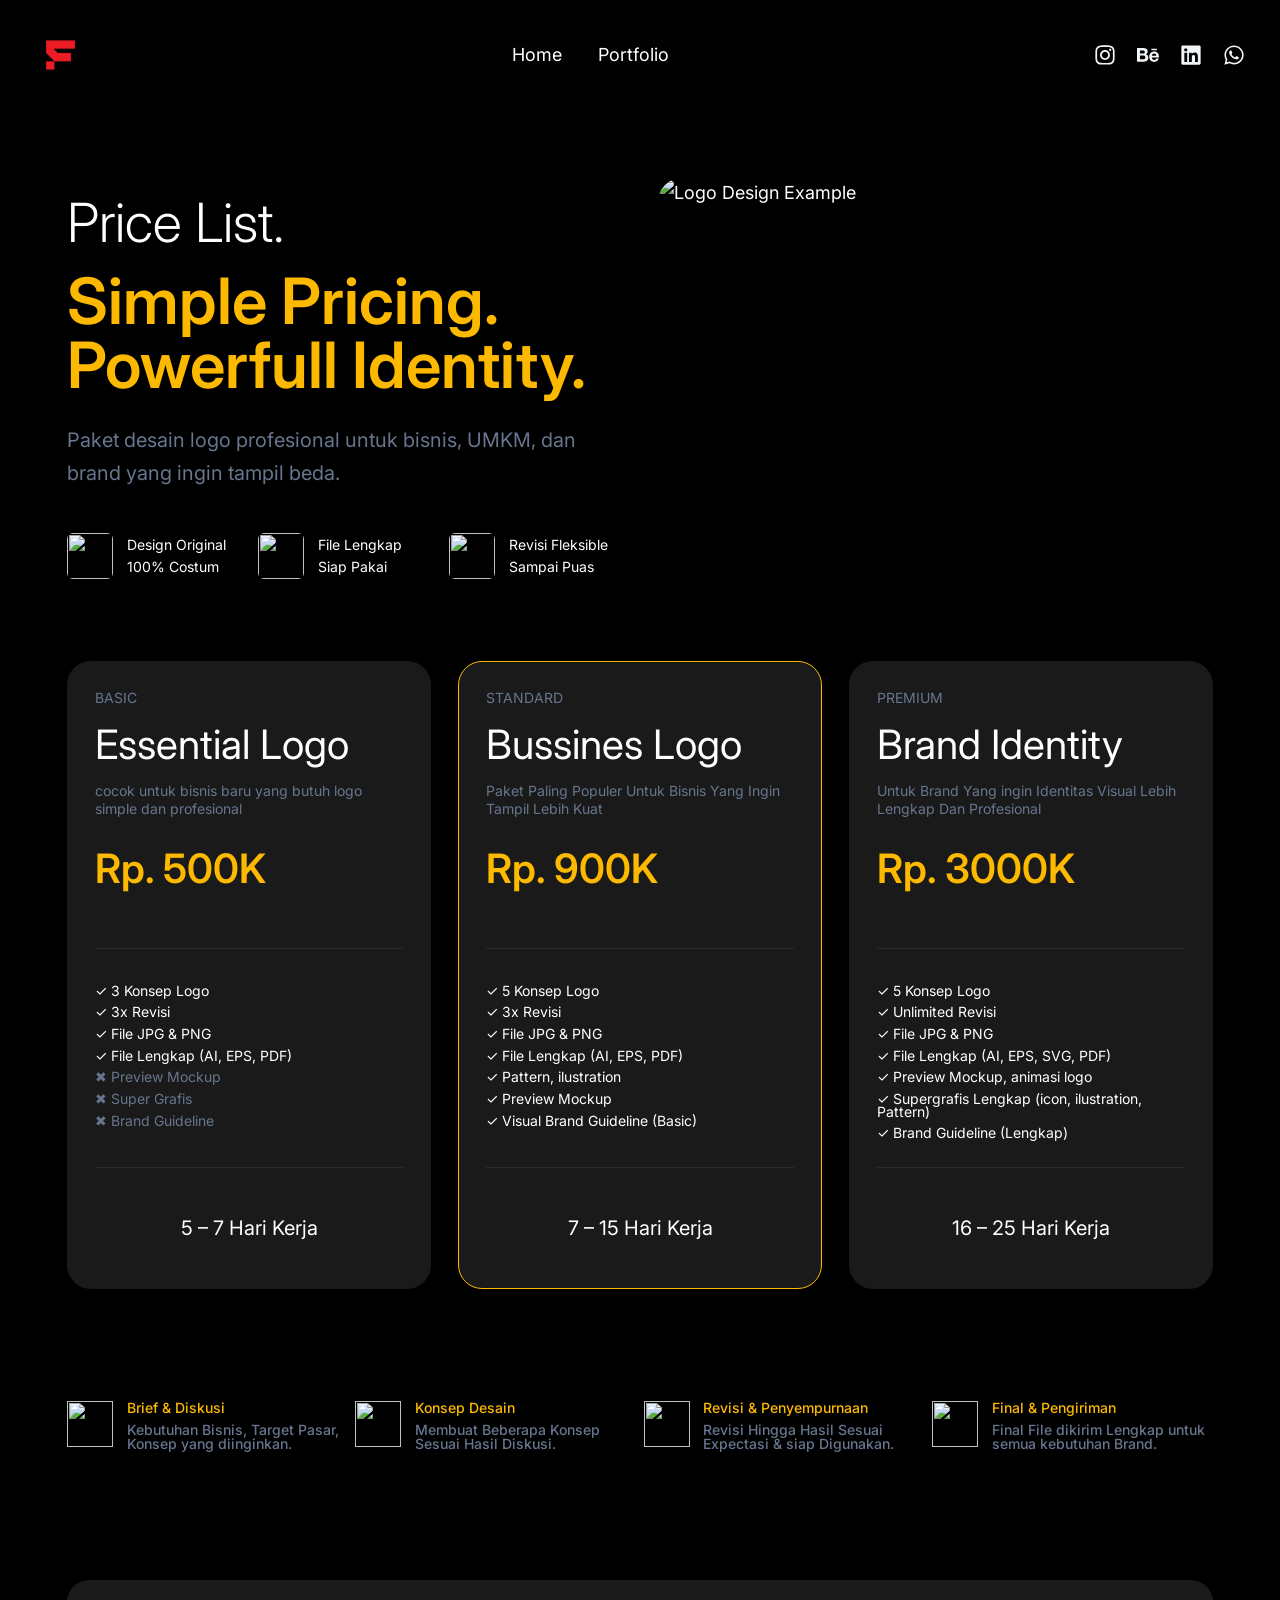
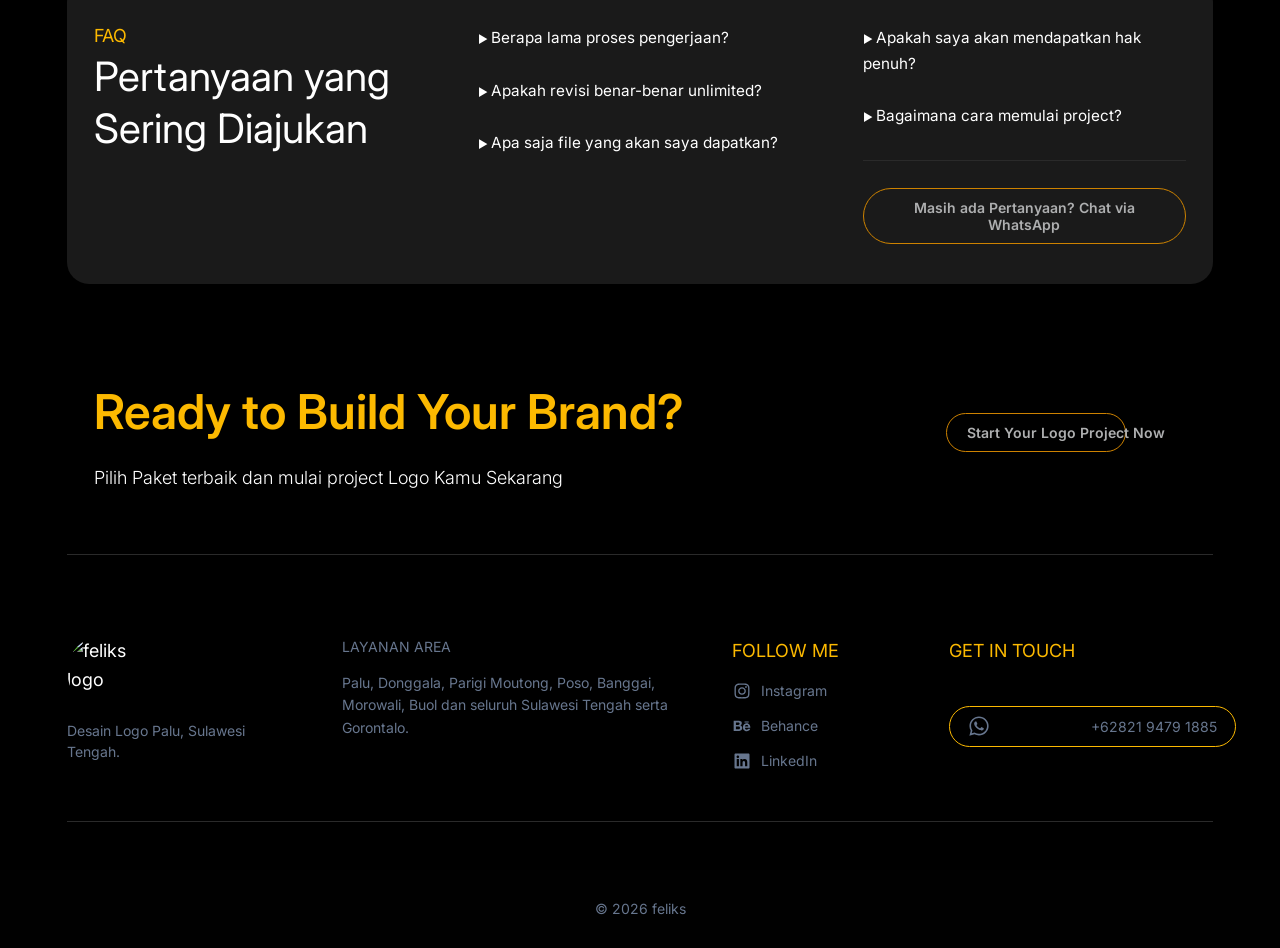
==== commit 4041709a: "Update index.html" ====
--- a/gfajw3948/index.html
+++ b/gfajw3948/index.html
@@ -568,7 +568,7 @@
 <header>
   <div class="logo">
     <a href="/">
-      <img src="http://localhost/fel/wp-content/uploads/2026/02/llogo-06.png" alt="feliks logo">
+      <img src="../../wp-content/uploads/2026/02/llogo-06.png" alt="feliks logo">
     </a>
   </div>
 
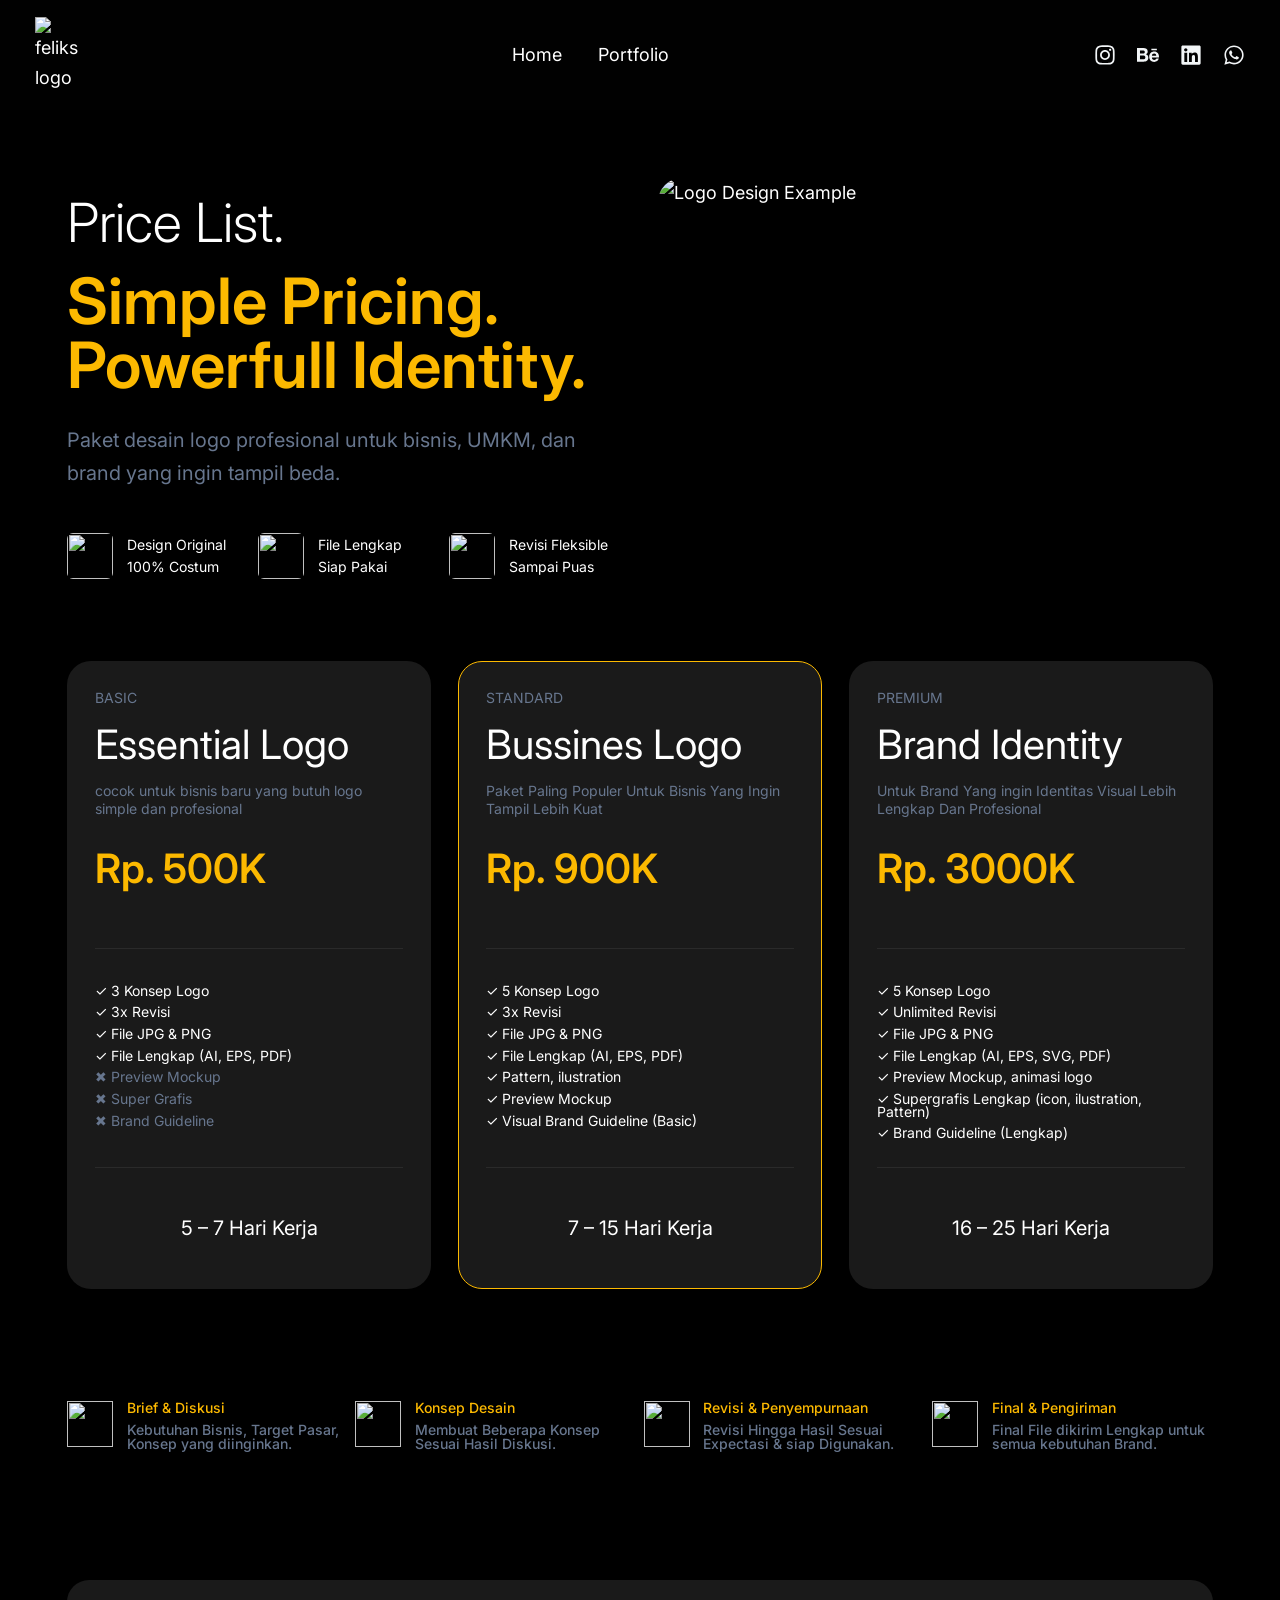
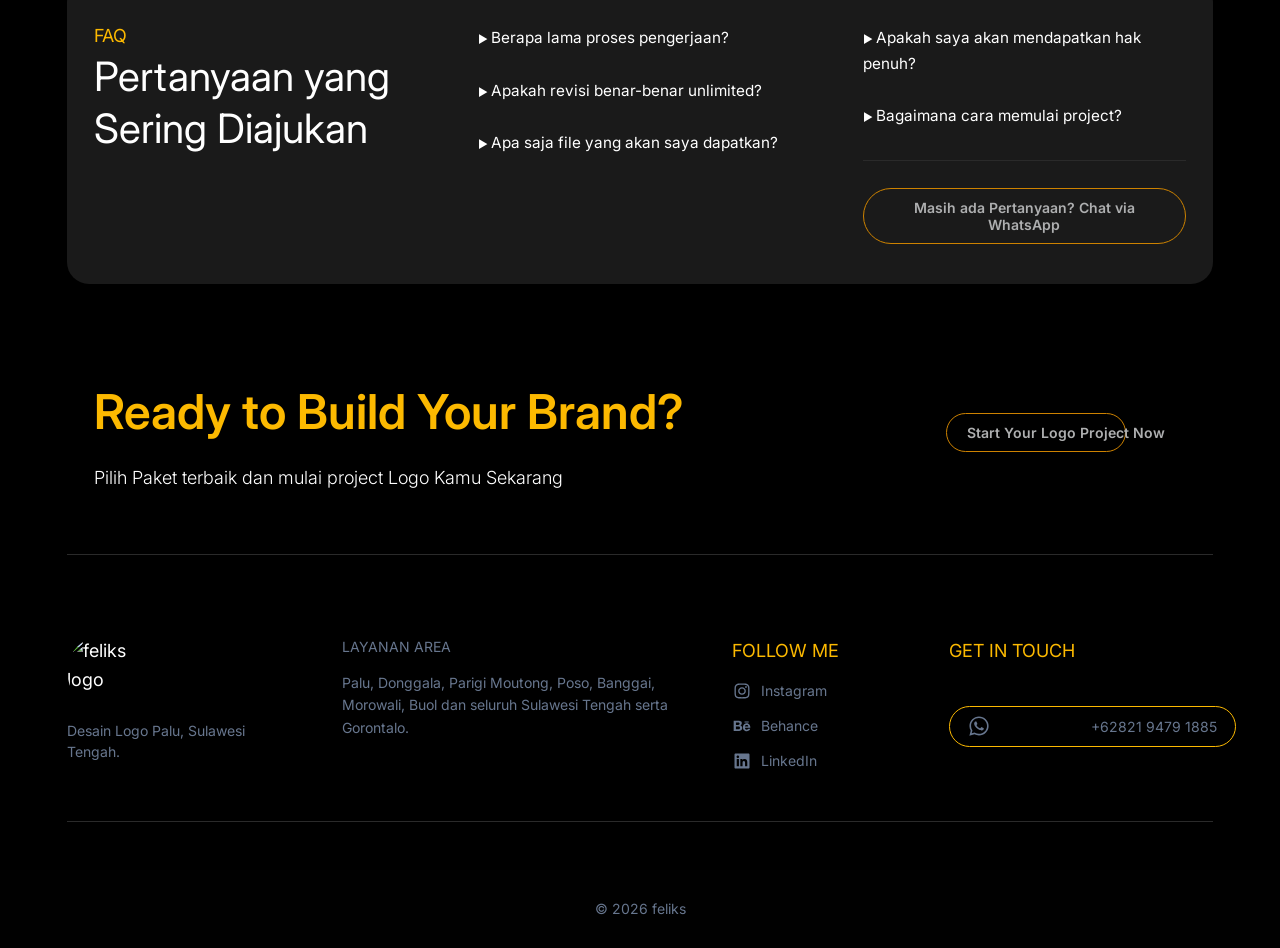
==== commit 71257f05: "Update index.html" ====
--- a/gfajw3948/index.html
+++ b/gfajw3948/index.html
@@ -568,7 +568,7 @@
 <header>
   <div class="logo">
     <a href="/">
-      <img src="../../wp-content/uploads/2026/02/llogo-06.png" alt="feliks logo">
+      <img src=".../.../wp-content/uploads/2026/02/llogo-06.png" alt="feliks logo">
     </a>
   </div>
 
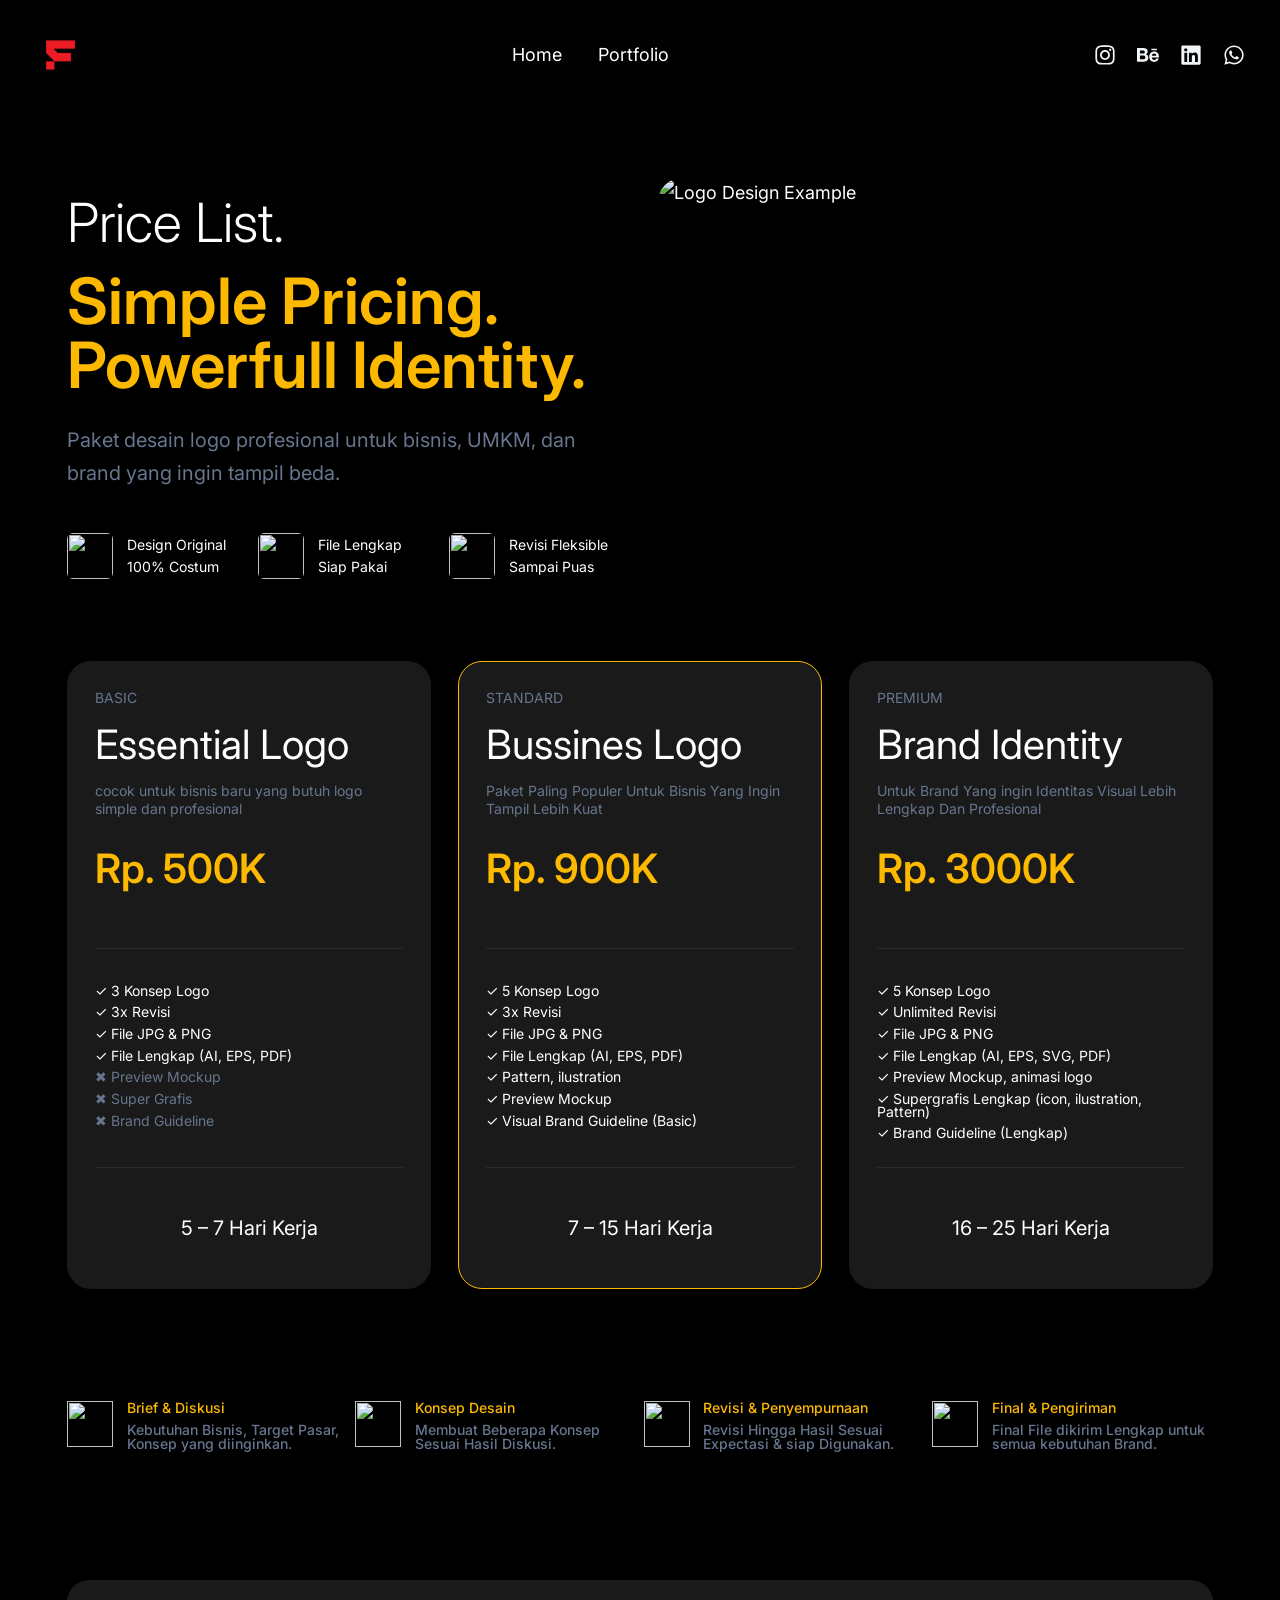
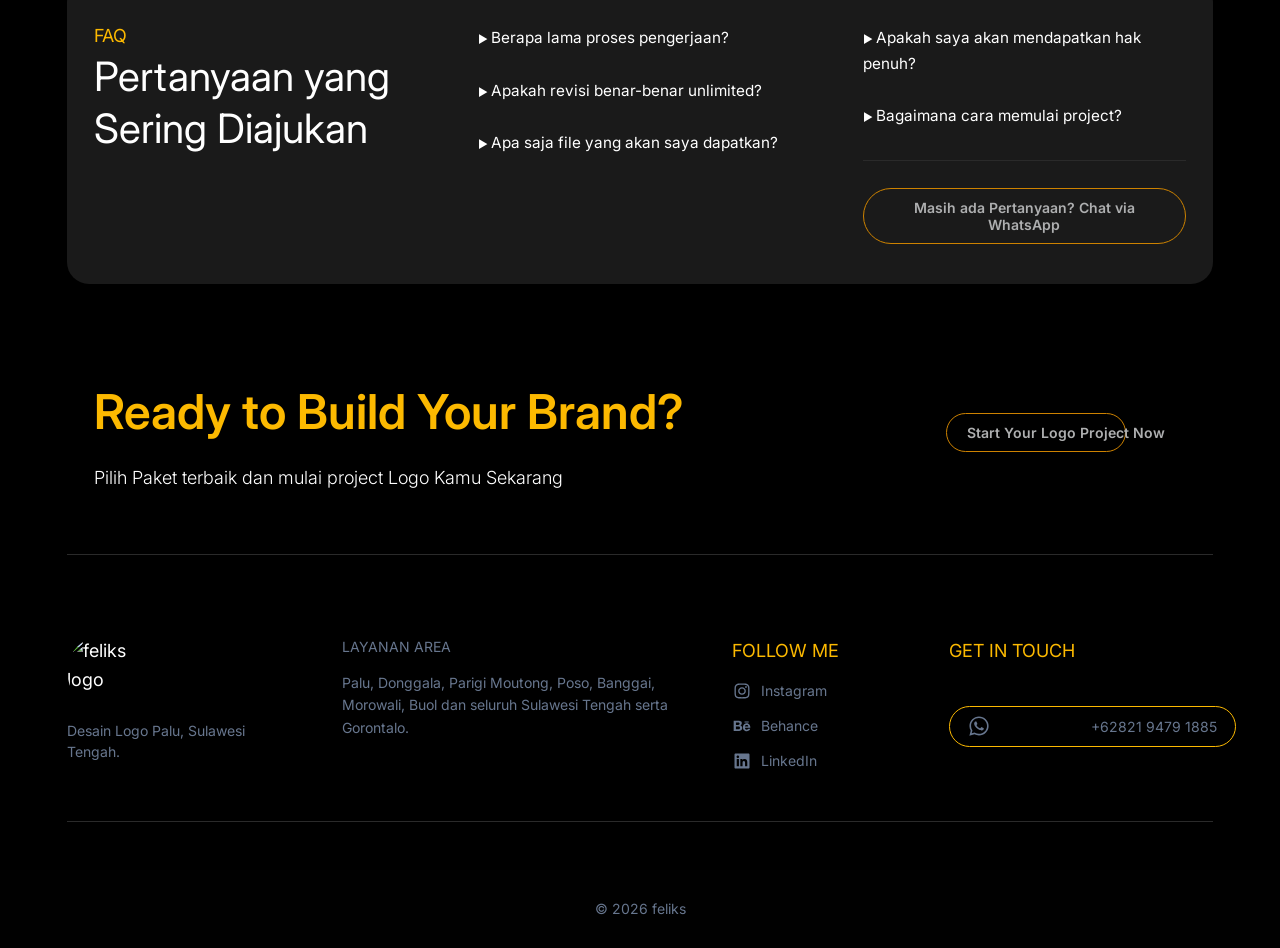
==== commit c98141d0: "Update index.html" ====
--- a/gfajw3948/index.html
+++ b/gfajw3948/index.html
@@ -568,7 +568,7 @@
 <header>
   <div class="logo">
     <a href="/">
-      <img src=".../.../wp-content/uploads/2026/02/llogo-06.png" alt="feliks logo">
+      <img src="https://feliks-id.github.io/logodipalu/wp-content/uploads/2026/02/llogo-06.png" alt="feliks logo">
     </a>
   </div>
 
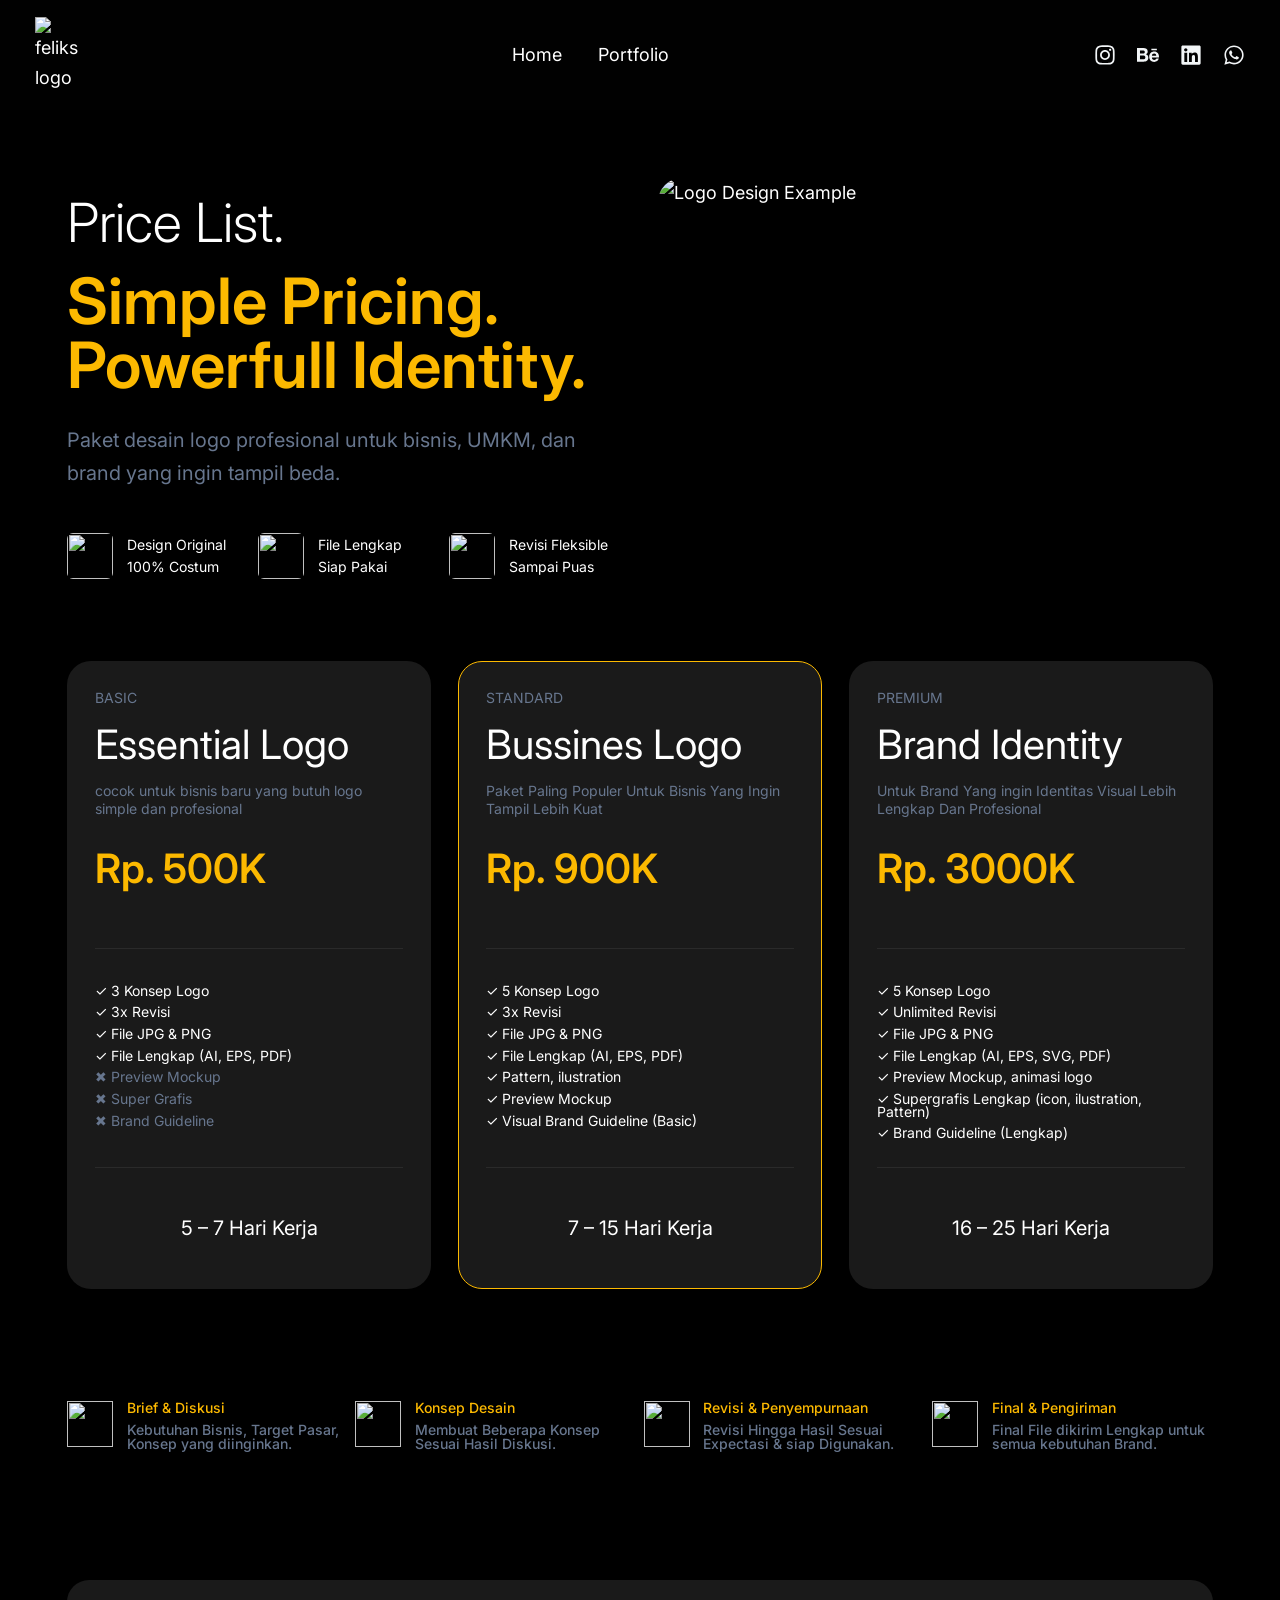
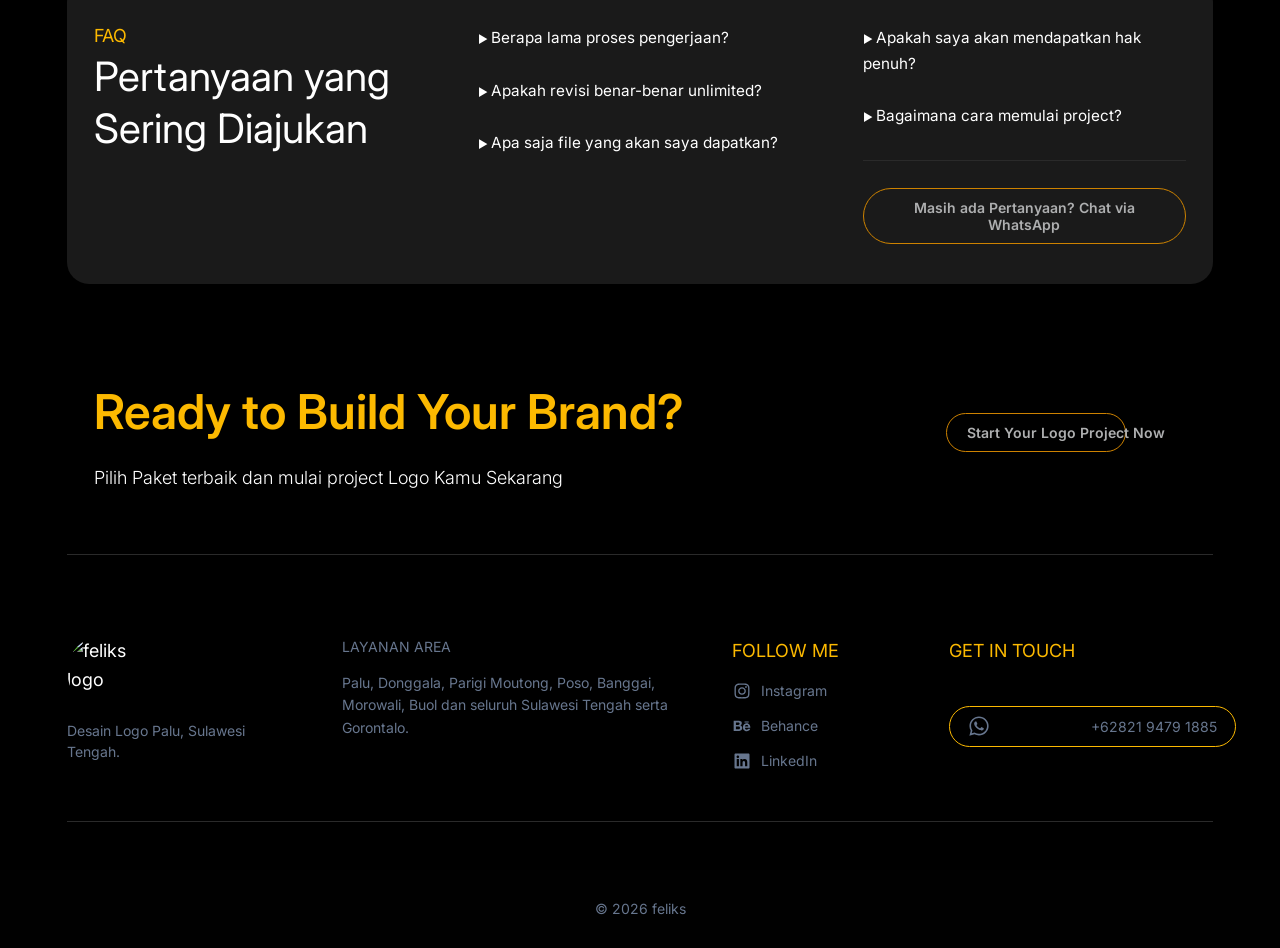
==== commit 988f7784: "Update index.html" ====
--- a/gfajw3948/index.html
+++ b/gfajw3948/index.html
@@ -568,7 +568,7 @@
 <header>
   <div class="logo">
     <a href="/">
-      <img src="https://feliks-id.github.io/logodipalu/wp-content/uploads/2026/02/llogo-06.png" alt="feliks logo">
+      <img src="https://github.com/feliks-id/logodipalu/wp-content/uploads/2026/02/llogo-06.png" alt="feliks logo">
     </a>
   </div>
 
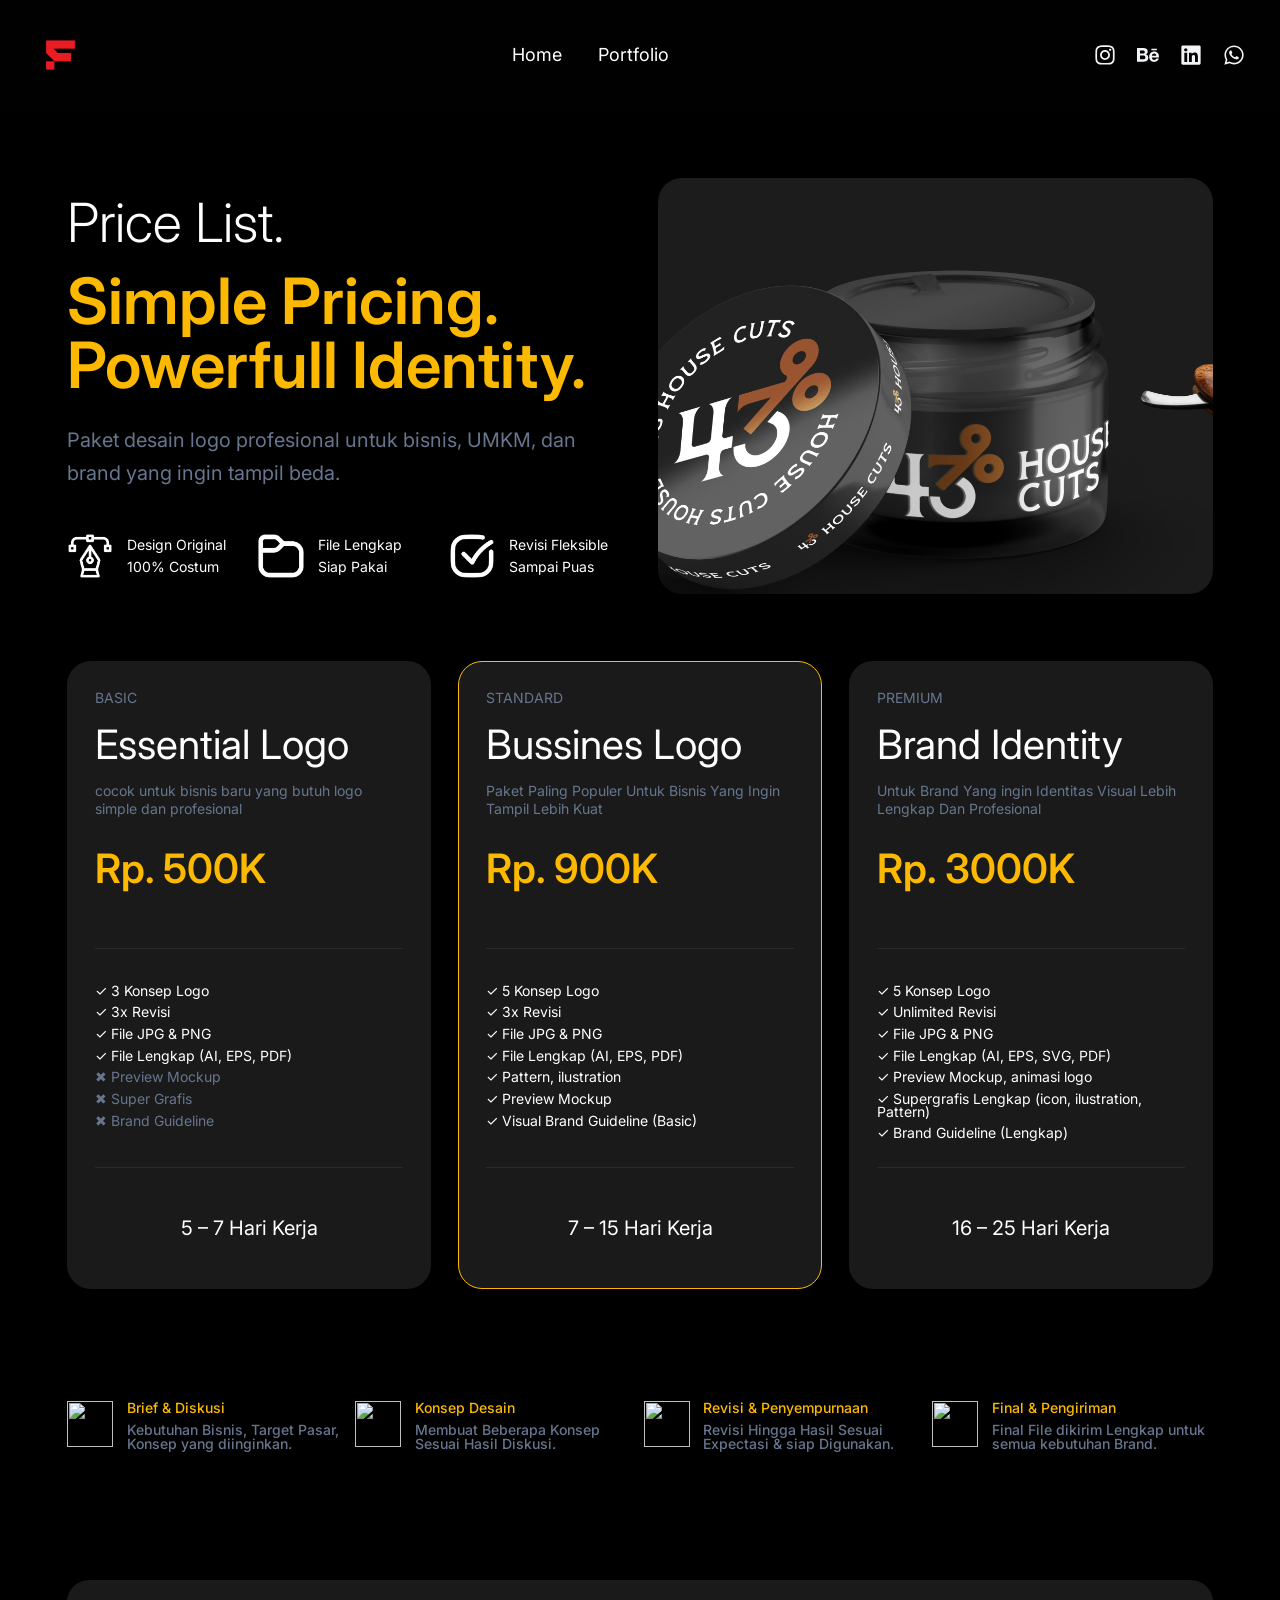
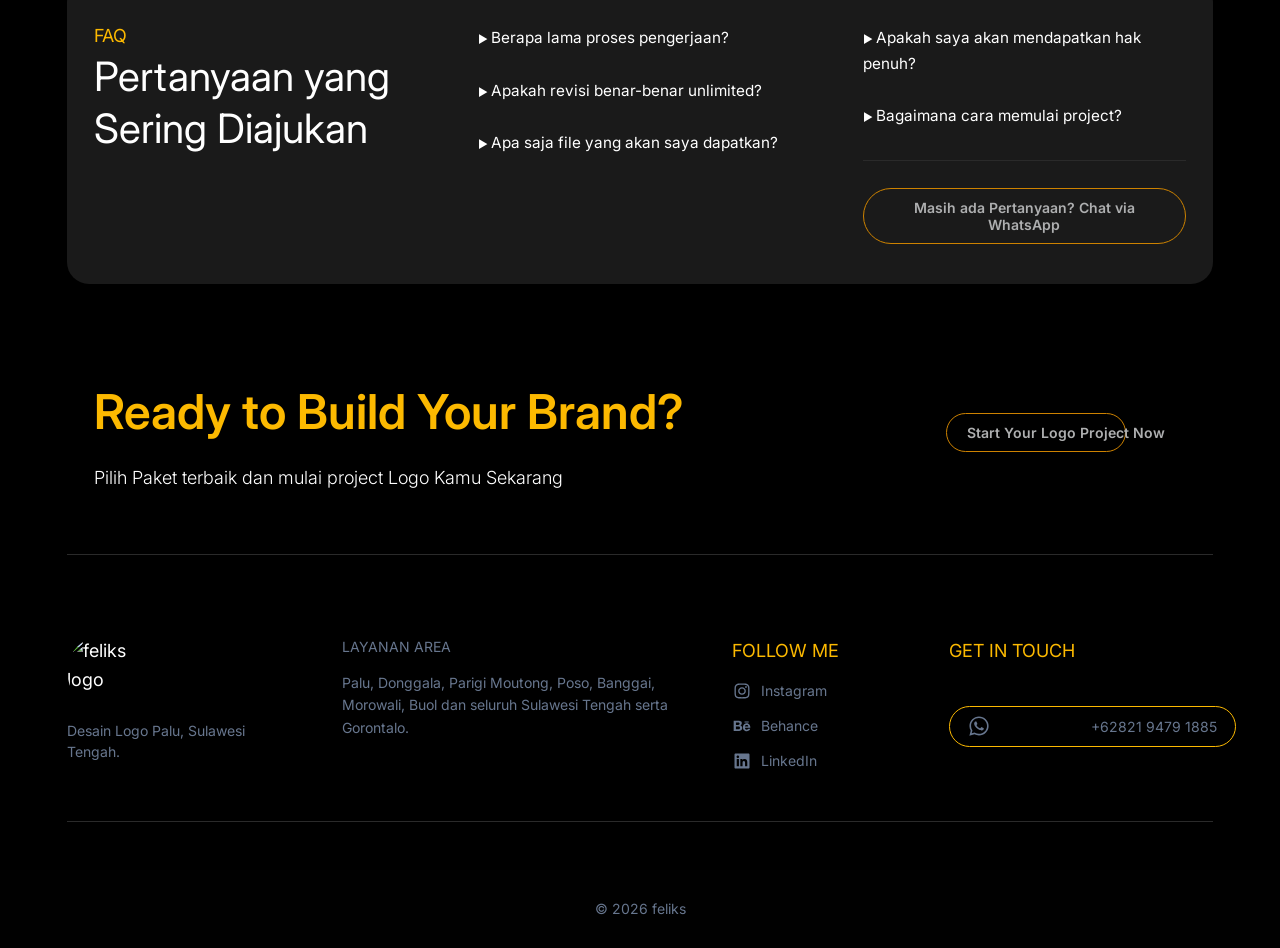
==== commit 365c99d7: "Update index.html" ====
--- a/gfajw3948/index.html
+++ b/gfajw3948/index.html
@@ -568,7 +568,7 @@
 <header>
   <div class="logo">
     <a href="/">
-      <img src="https://github.com/feliks-id/logodipalu/wp-content/uploads/2026/02/llogo-06.png" alt="feliks logo">
+      <img src="https://feliks-id.github.io/logodipalu/wp-content/uploads/2026/02/llogo-06.png" alt="feliks logo">
     </a>
   </div>
 
@@ -606,21 +606,21 @@
 
       <div class="features-grid">
         <div class="feature-item">
-          <img src="http://localhost/fel/wp-content/uploads/2026/05/logo_1efff3c8c5-03-1.png" alt="">
+          <img src="https://feliks-id.github.io/logodipalu/wp-content/uploads/2026/05/logo_1efff3c8c5-03-1.png" alt="">
           <div class="feature-text">
             <p>Design Original</p>
             <p>100% Costum</p>
           </div>
         </div>
         <div class="feature-item">
-          <img src="http://localhost/fel/wp-content/uploads/2026/05/logo_1efff3c8c5-04-1.png" alt="">
+          <img src="https://feliks-id.github.io/logodipalu/wp-content/uploads/2026/05/logo_1efff3c8c5-04-1.png" alt="">
           <div class="feature-text">
             <p>File Lengkap</p>
             <p>Siap Pakai</p>
           </div>
         </div>
         <div class="feature-item">
-          <img src="http://localhost/fel/wp-content/uploads/2026/05/logo_1efff3c8c5-02-1.png" alt="">
+          <img src="https://feliks-id.github.io/logodipalu/wp-content/uploads/2026/05/logo_1efff3c8c5-02-1.png" alt="">
           <div class="feature-text">
             <p>Revisi Fleksible</p>
             <p>Sampai Puas</p>
@@ -630,7 +630,7 @@
     </div>
 
     <div class="hero-right">
-      <img src="http://localhost/fel/wp-content/uploads/2026/02/logo-desain-barber-pomade-jakarta-bandung.png" alt="Logo Design Example">
+      <img src="https://feliks-id.github.io/logodipalu/wp-content/uploads/2026/02/logo-desain-barber-pomade-jakarta-bandung.png" alt="Logo Design Example">
     </div>
   </section>
 
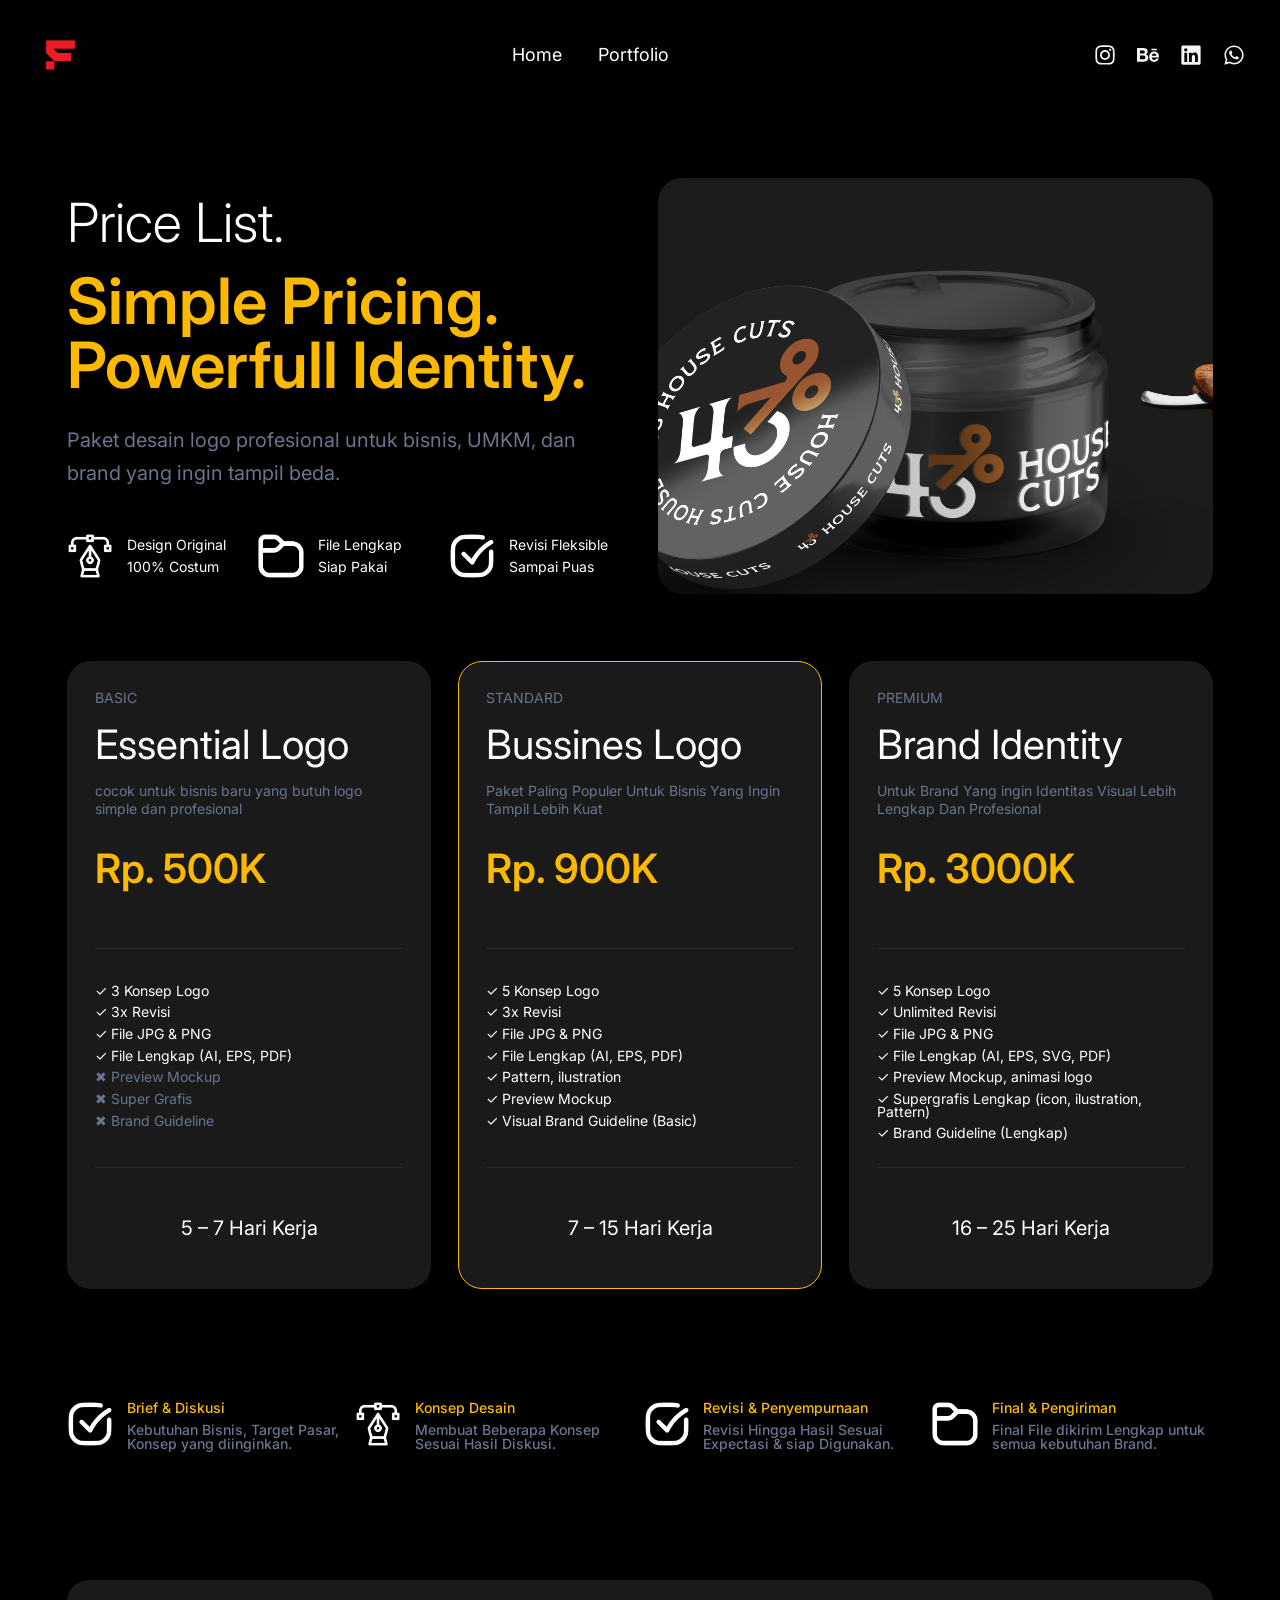
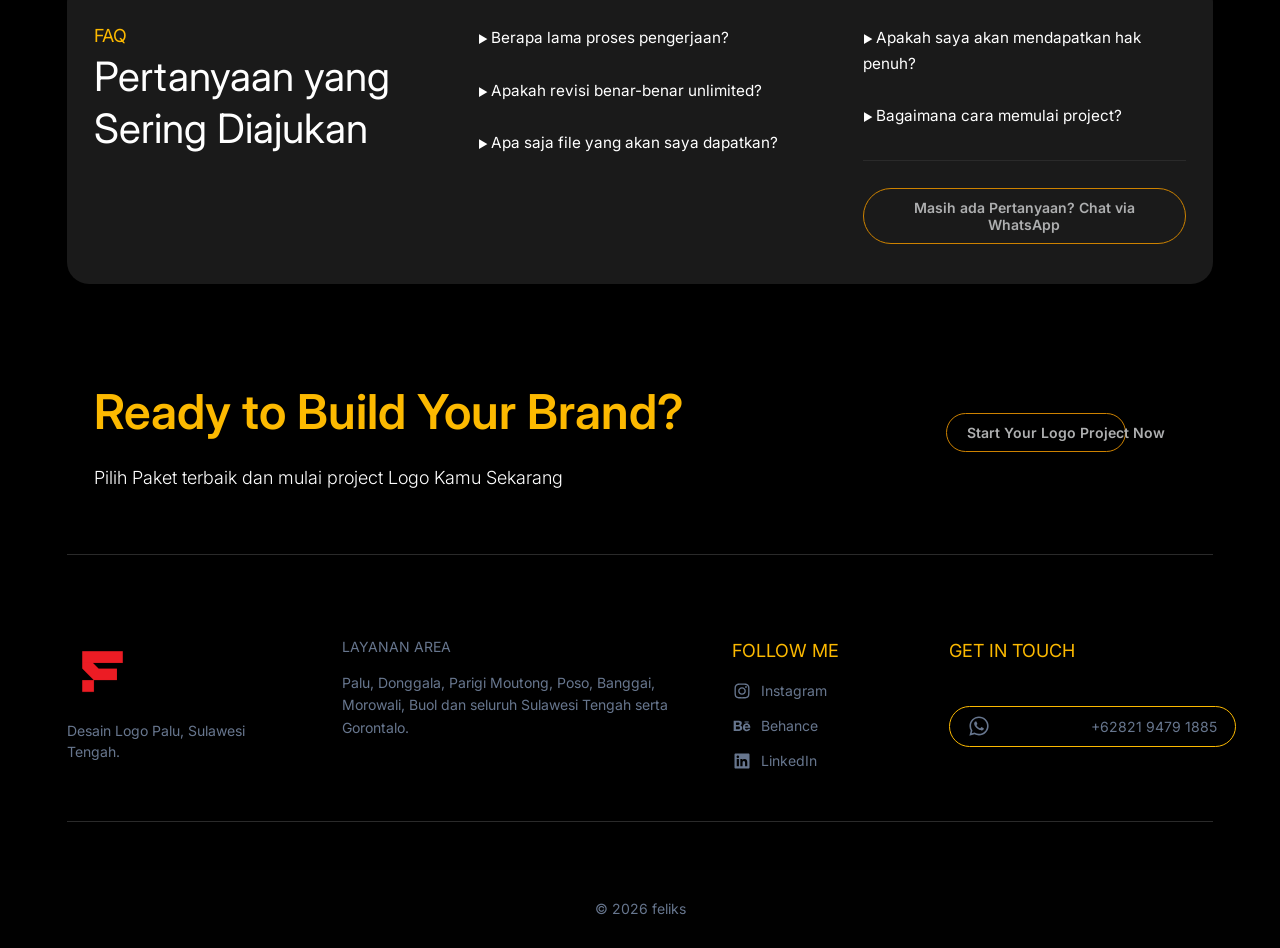
==== commit bca2a09f: "Update index.html" ====
--- a/gfajw3948/index.html
+++ b/gfajw3948/index.html
@@ -704,28 +704,28 @@
   <!-- PROCESS -->
   <section class="process-section">
     <div class="process-item">
-      <img src="http://localhost/fel/wp-content/uploads/2026/05/logo_1efff3c8c5-02-1.png" alt="">
+      <img src="https://feliks-id.github.io/logodipalu/wp-content/uploads/2026/05/logo_1efff3c8c5-02-1.png" alt="">
       <div class="process-text">
         <p class="process-title">Brief &amp; Diskusi</p>
         <p class="process-desc">Kebutuhan Bisnis, Target Pasar, Konsep yang diinginkan.</p>
       </div>
     </div>
     <div class="process-item">
-      <img src="http://localhost/fel/wp-content/uploads/2026/05/logo_1efff3c8c5-03-1.png" alt="">
+      <img src="https://feliks-id.github.io/logodipalu/wp-content/uploads/2026/05/logo_1efff3c8c5-03-1.png" alt="">
       <div class="process-text">
         <p class="process-title">Konsep Desain</p>
         <p class="process-desc">Membuat Beberapa Konsep Sesuai Hasil Diskusi.</p>
       </div>
     </div>
     <div class="process-item">
-      <img src="http://localhost/fel/wp-content/uploads/2026/05/logo_1efff3c8c5-02-1.png" alt="">
+      <img src="https://feliks-id.github.io/logodipalu/wp-content/uploads/2026/05/logo_1efff3c8c5-02-1.png" alt="">
       <div class="process-text">
         <p class="process-title">Revisi &amp; Penyempurnaan</p>
         <p class="process-desc">Revisi Hingga Hasil Sesuai Expectasi &amp; siap Digunakan.</p>
       </div>
     </div>
     <div class="process-item">
-      <img src="http://localhost/fel/wp-content/uploads/2026/05/logo_1efff3c8c5-04-1.png" alt="">
+      <img src="https://feliks-id.github.io/logodipalu/wp-content/uploads/2026/05/logo_1efff3c8c5-04-1.png" alt="">
       <div class="process-text">
         <p class="process-title">Final &amp; Pengiriman</p>
         <p class="process-desc">Final File dikirim Lengkap untuk semua kebutuhan Brand.</p>
@@ -795,7 +795,7 @@
   <footer>
     <div class="footer-grid">
       <div class="footer-logo">
-        <img src="http://localhost/fel/wp-content/uploads/2026/02/llogo-06.png" alt="feliks logo">
+        <img src="https://feliks-id.github.io/logodipalu/wp-content/uploads/2026/02/llogo-06.png" alt="feliks logo">
         <p>Desain Logo Palu, Sulawesi Tengah.</p>
       </div>
 
